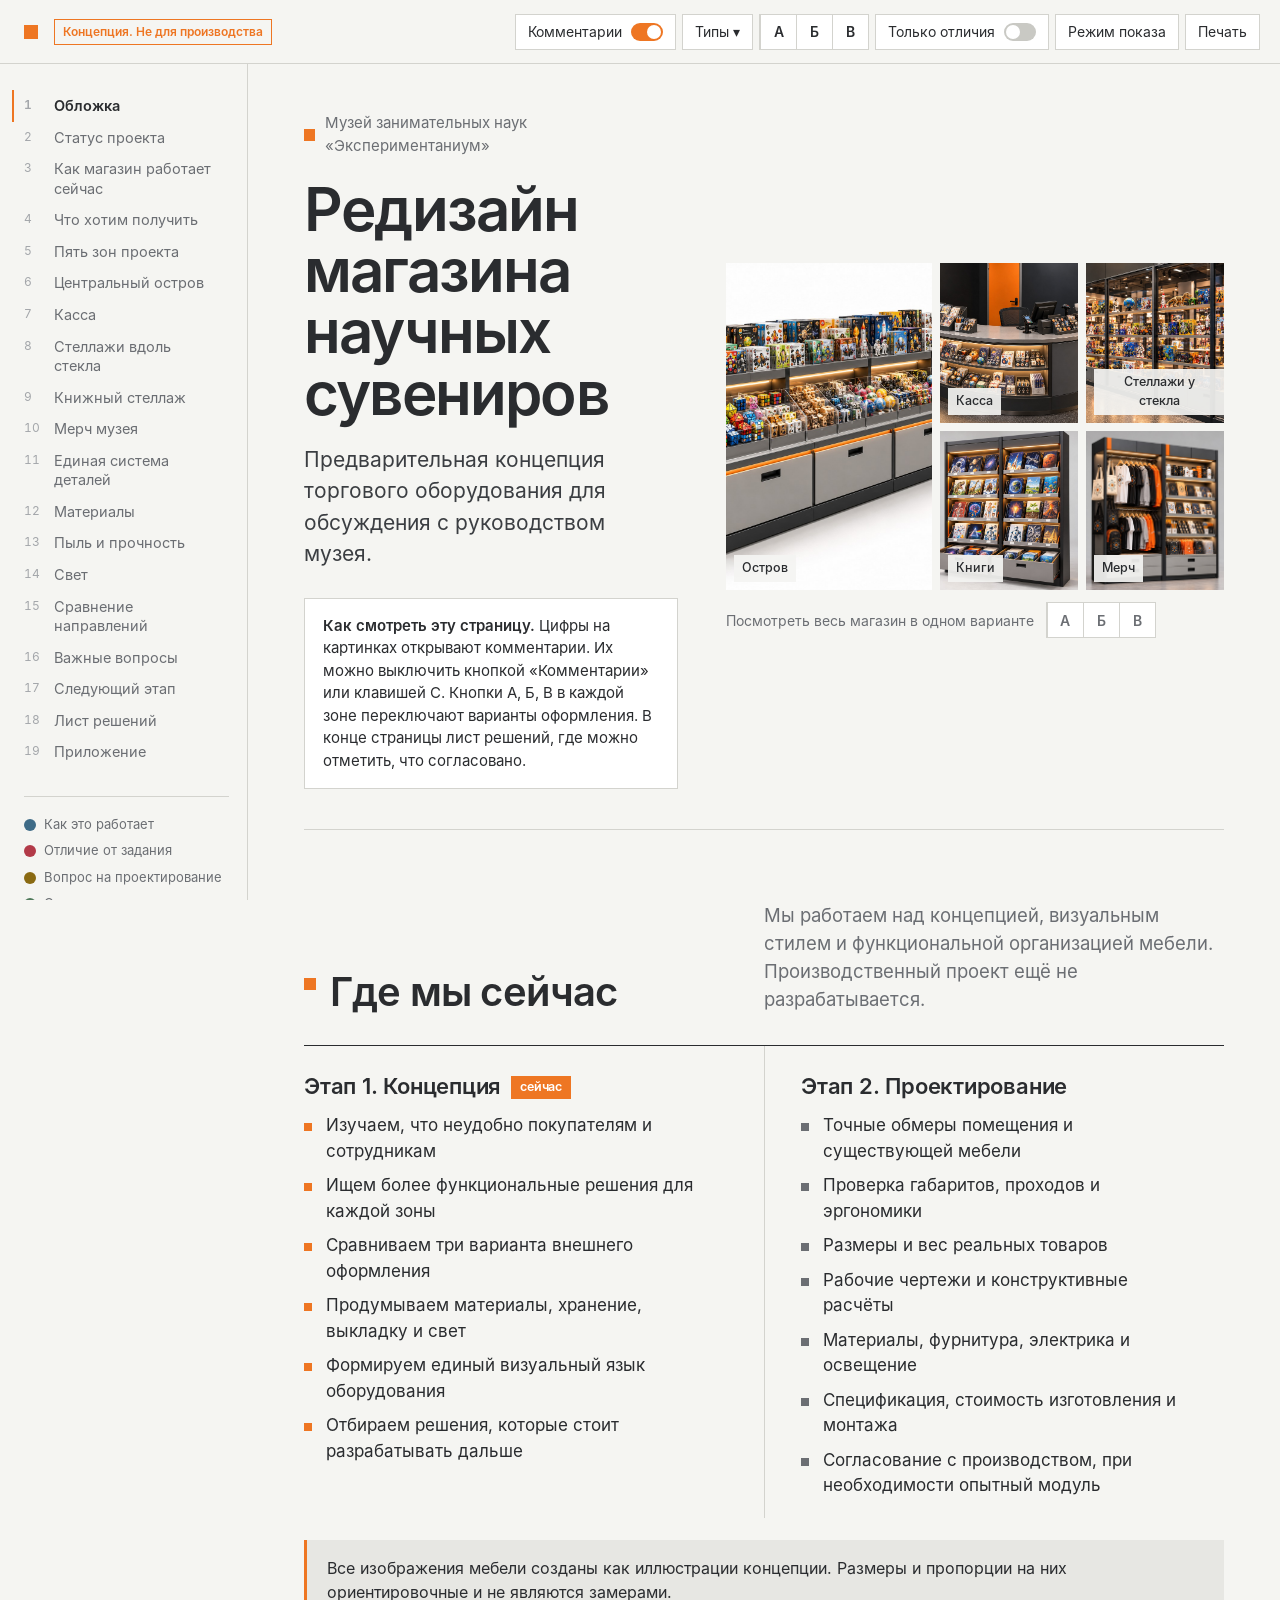
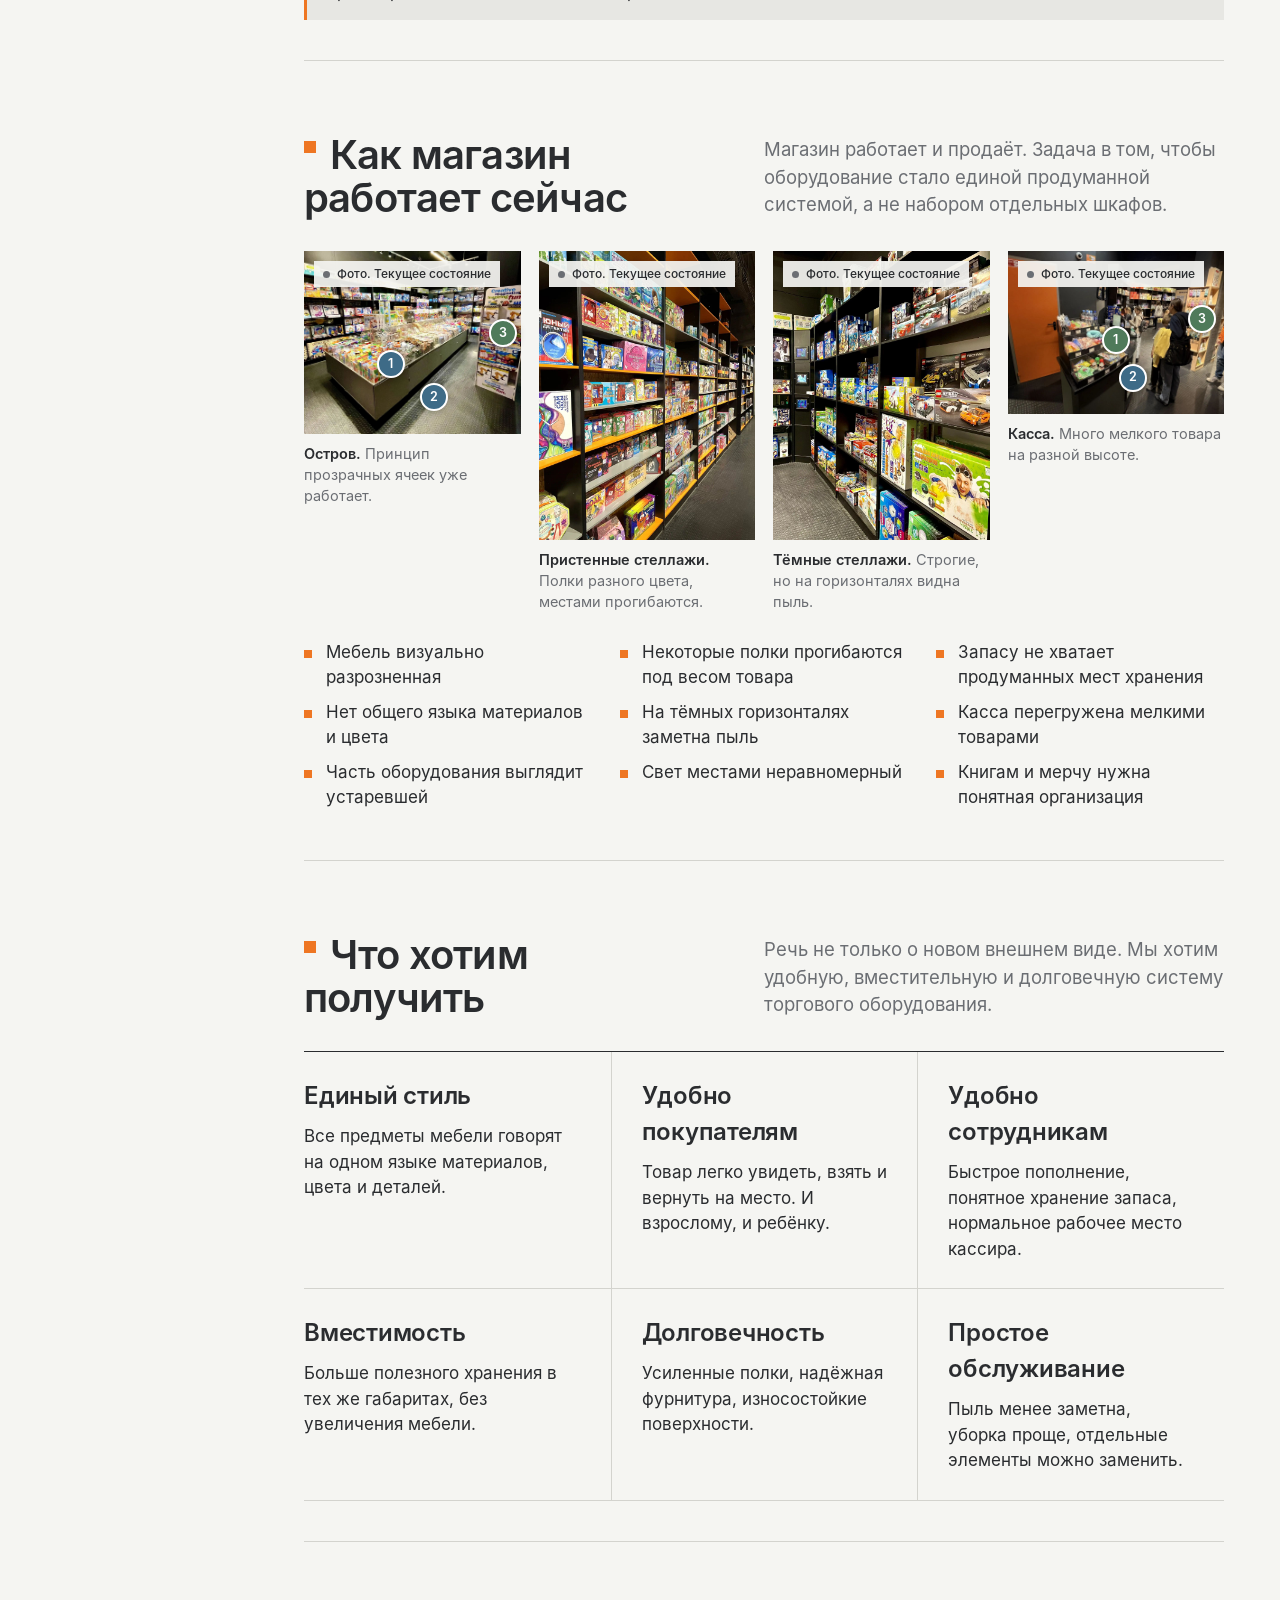
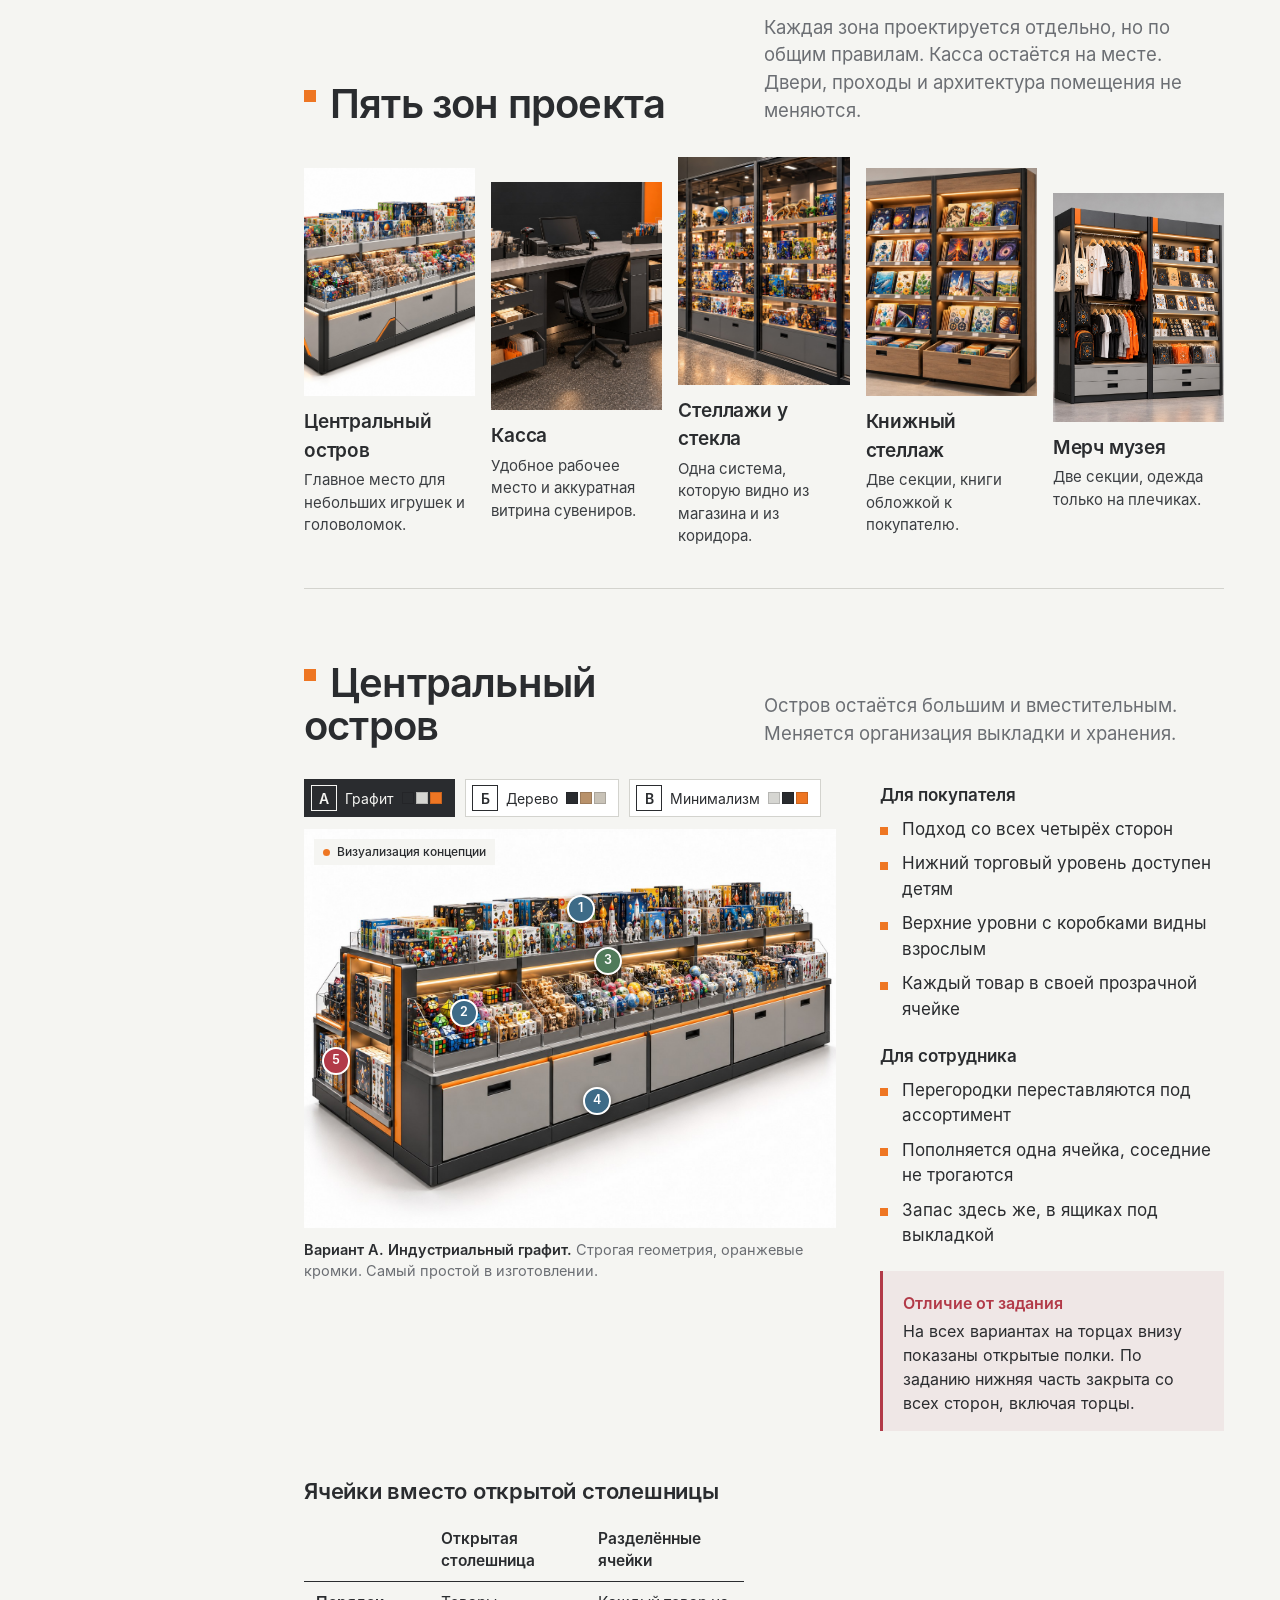
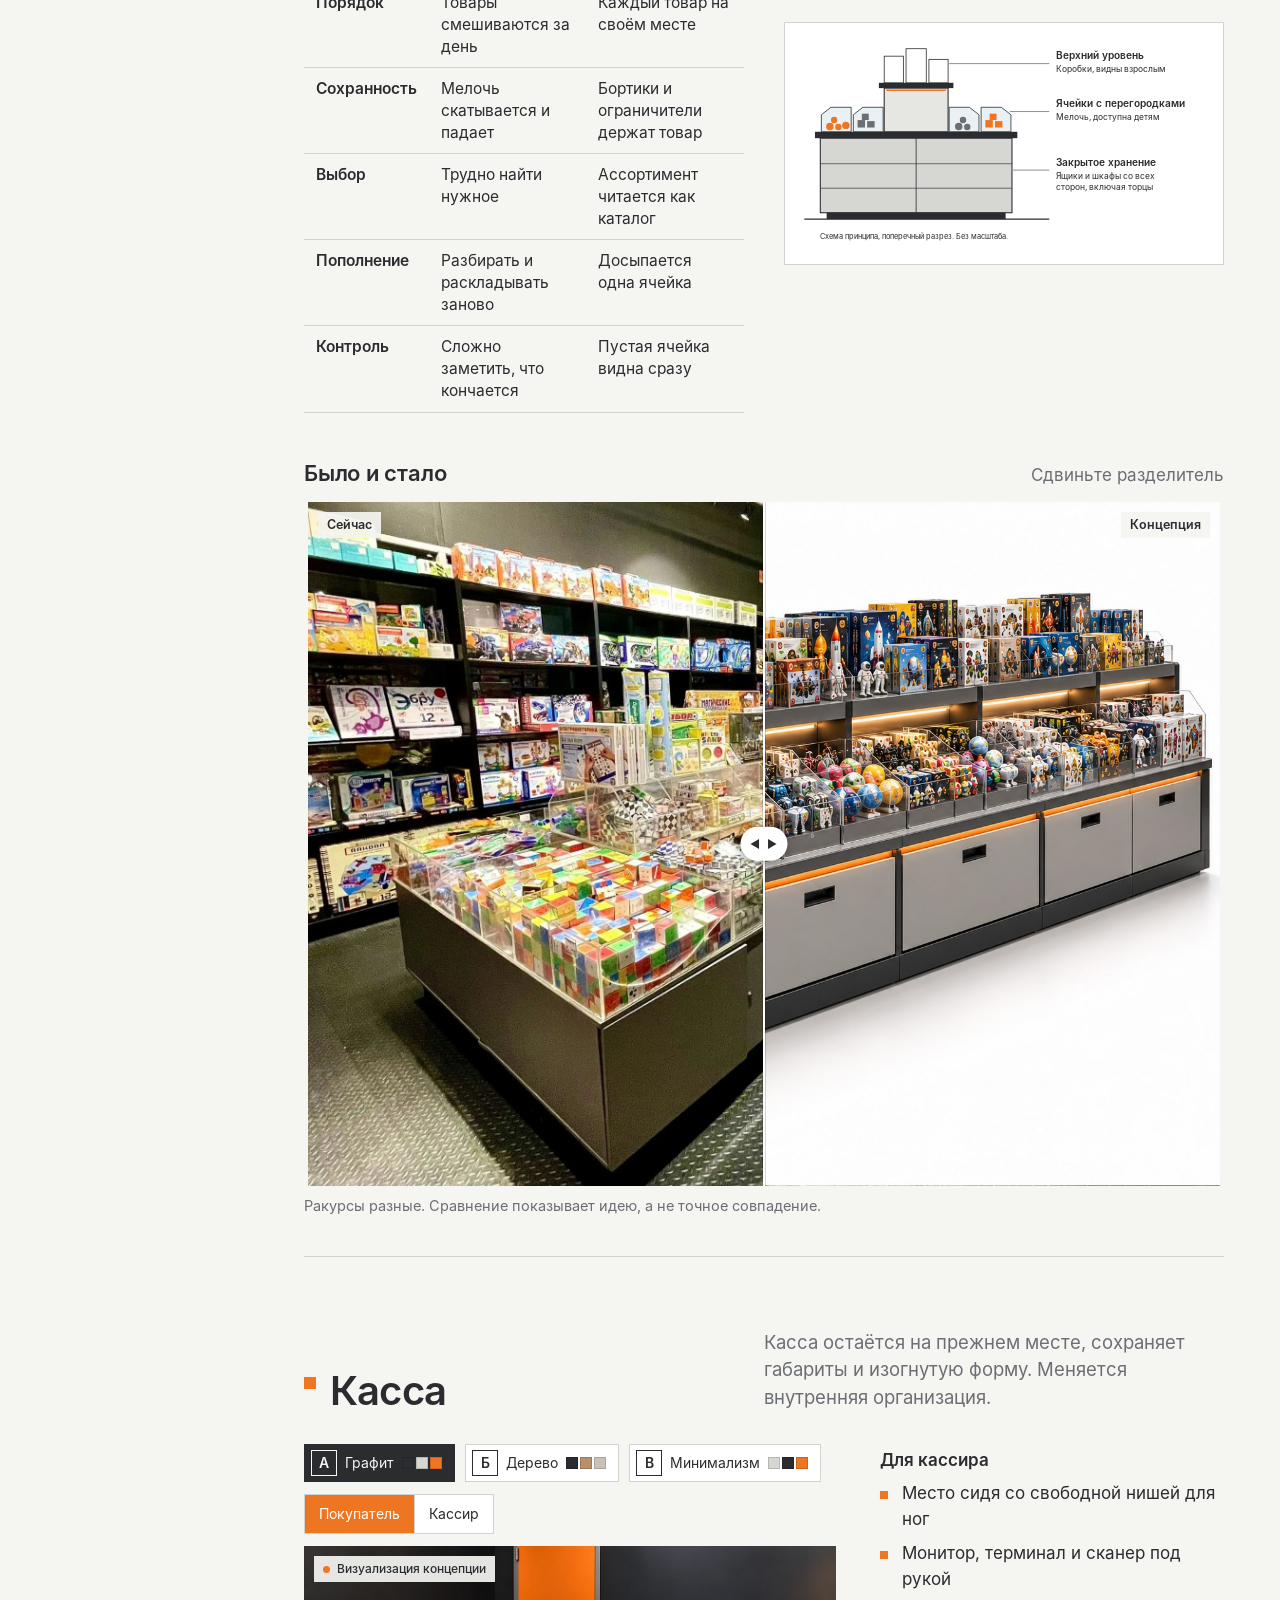
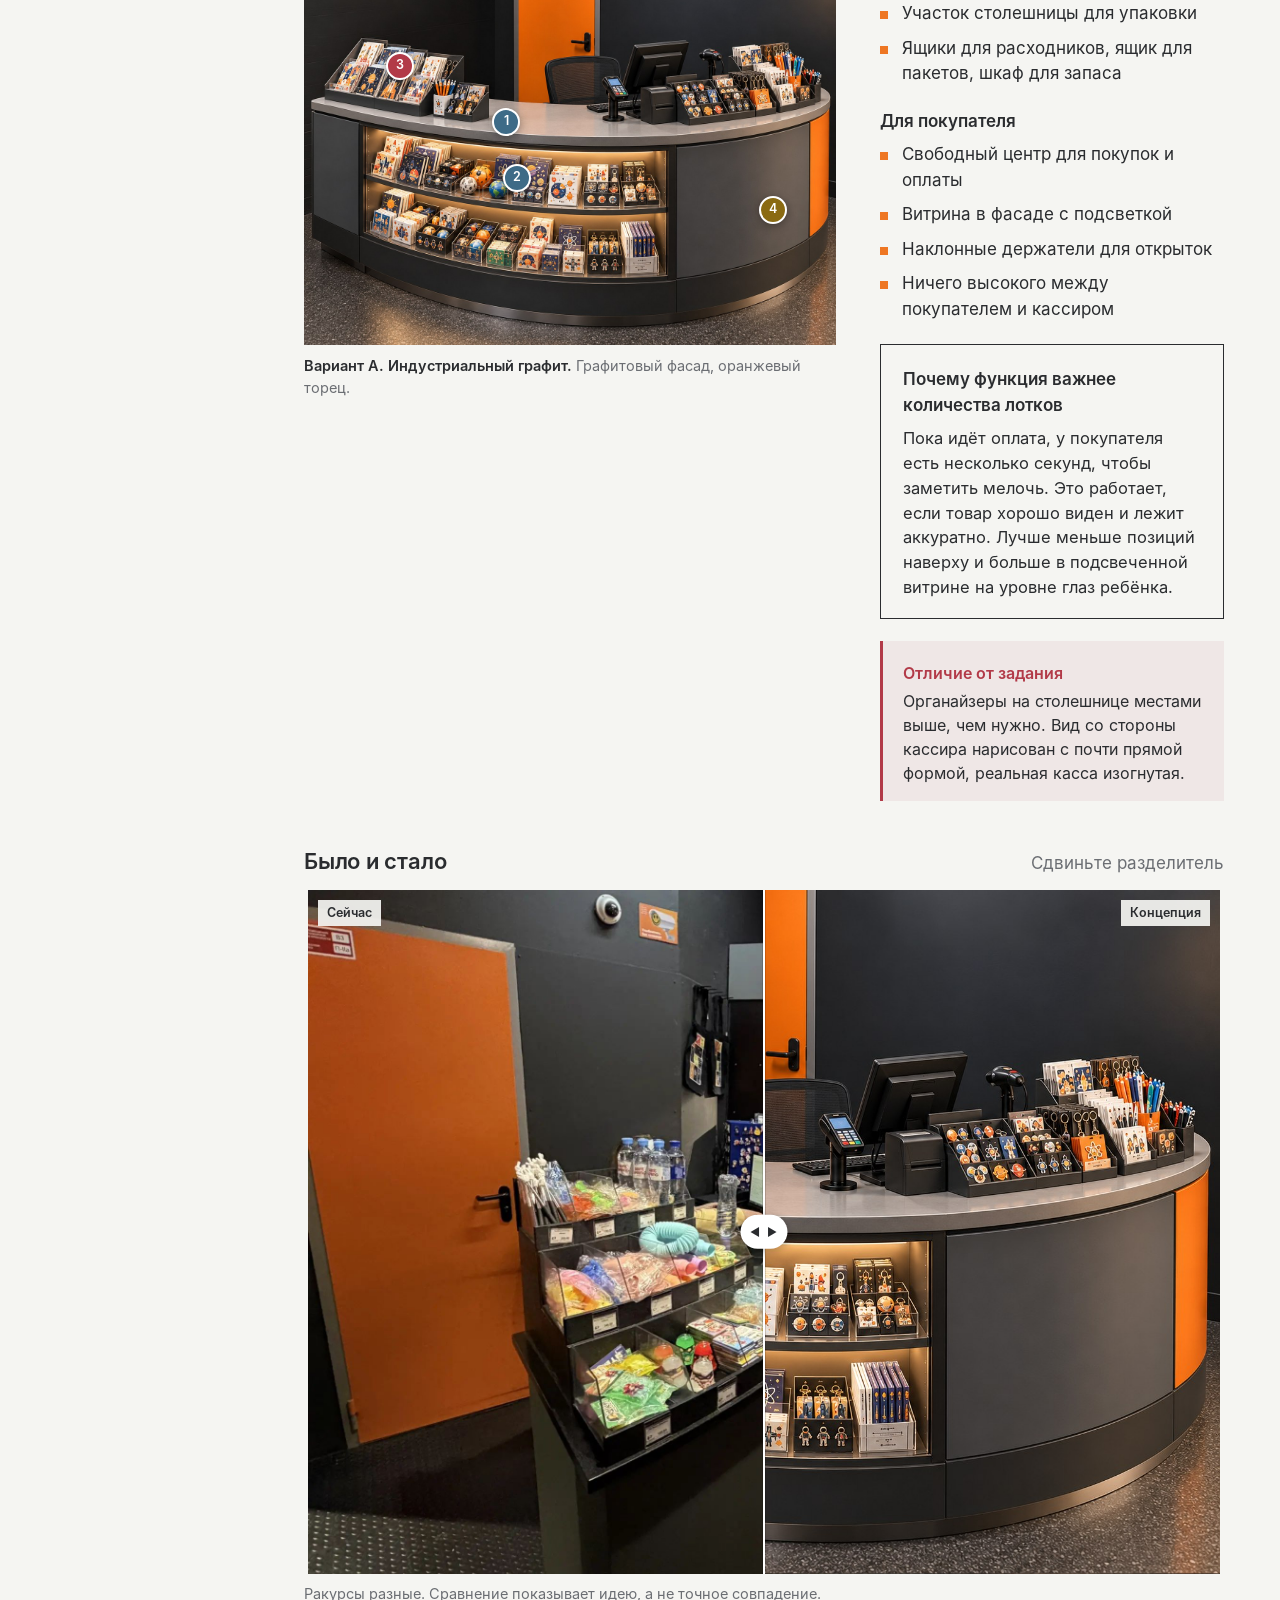
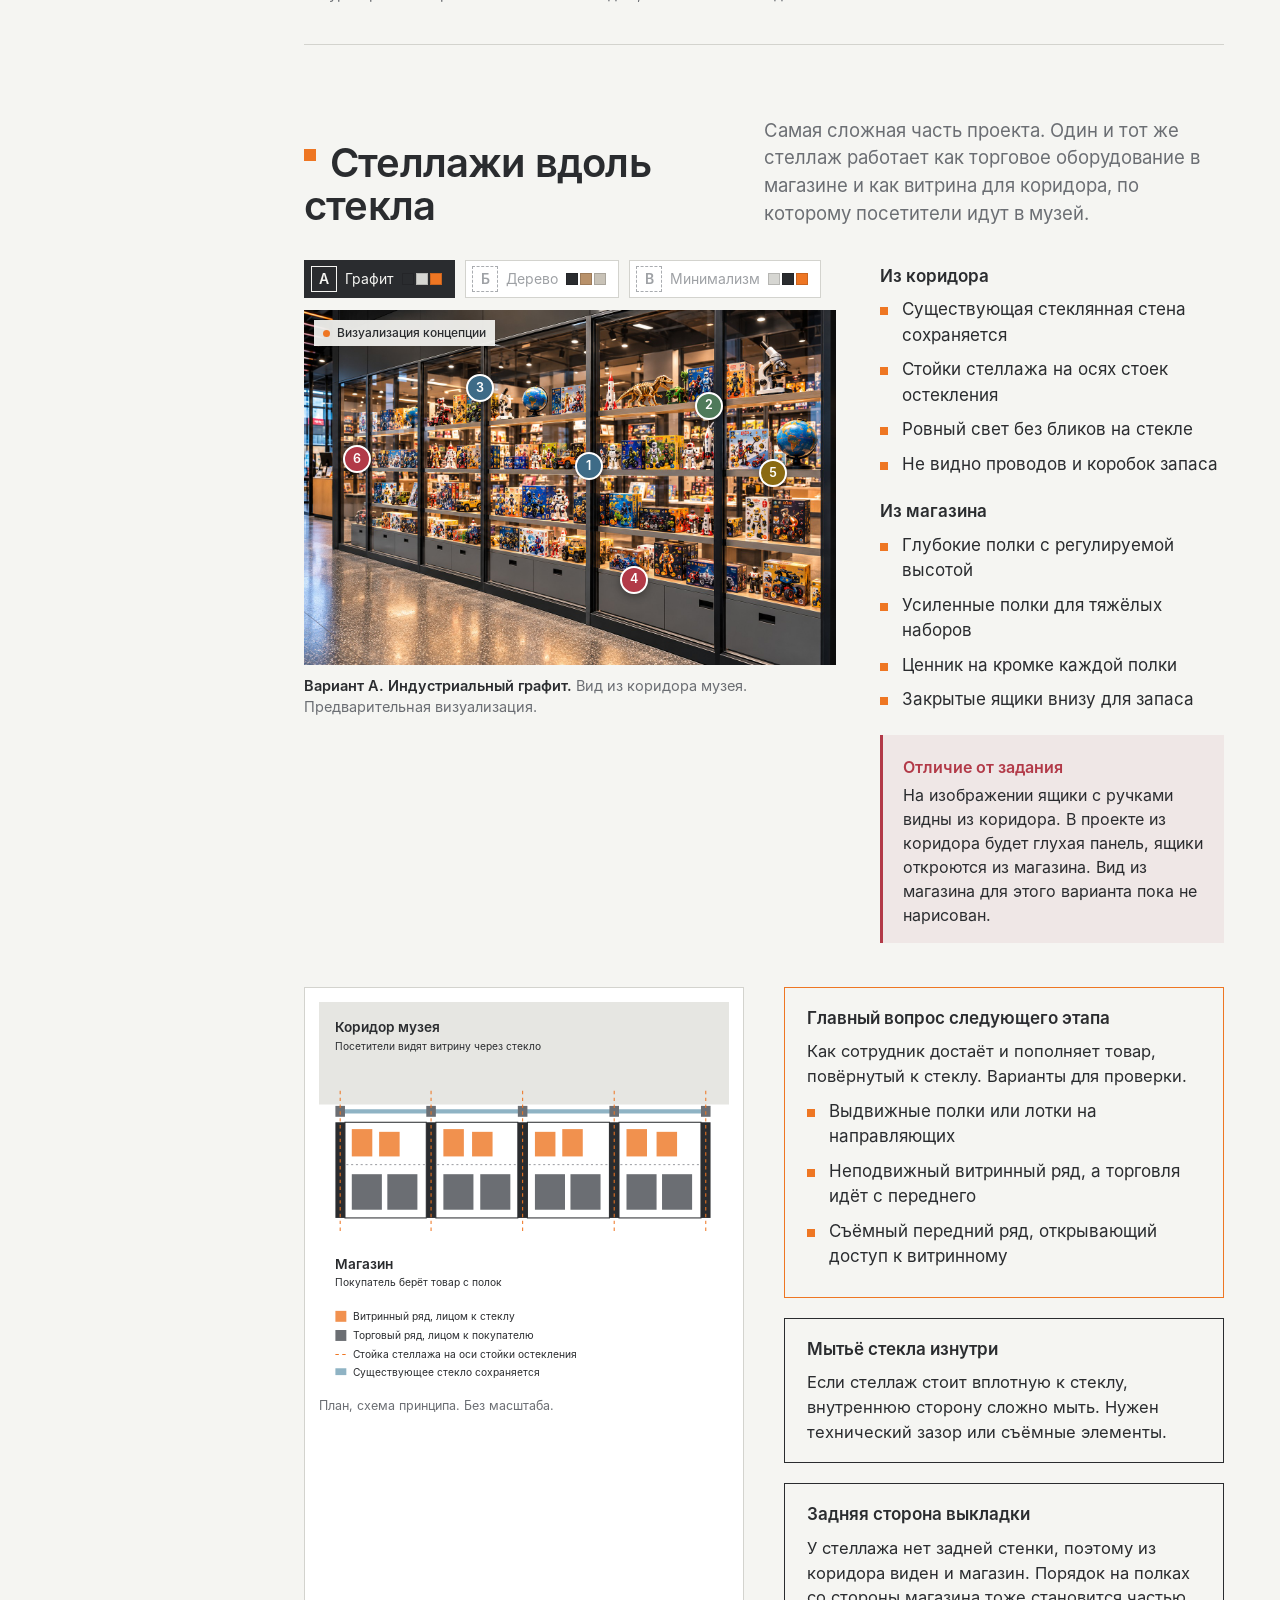
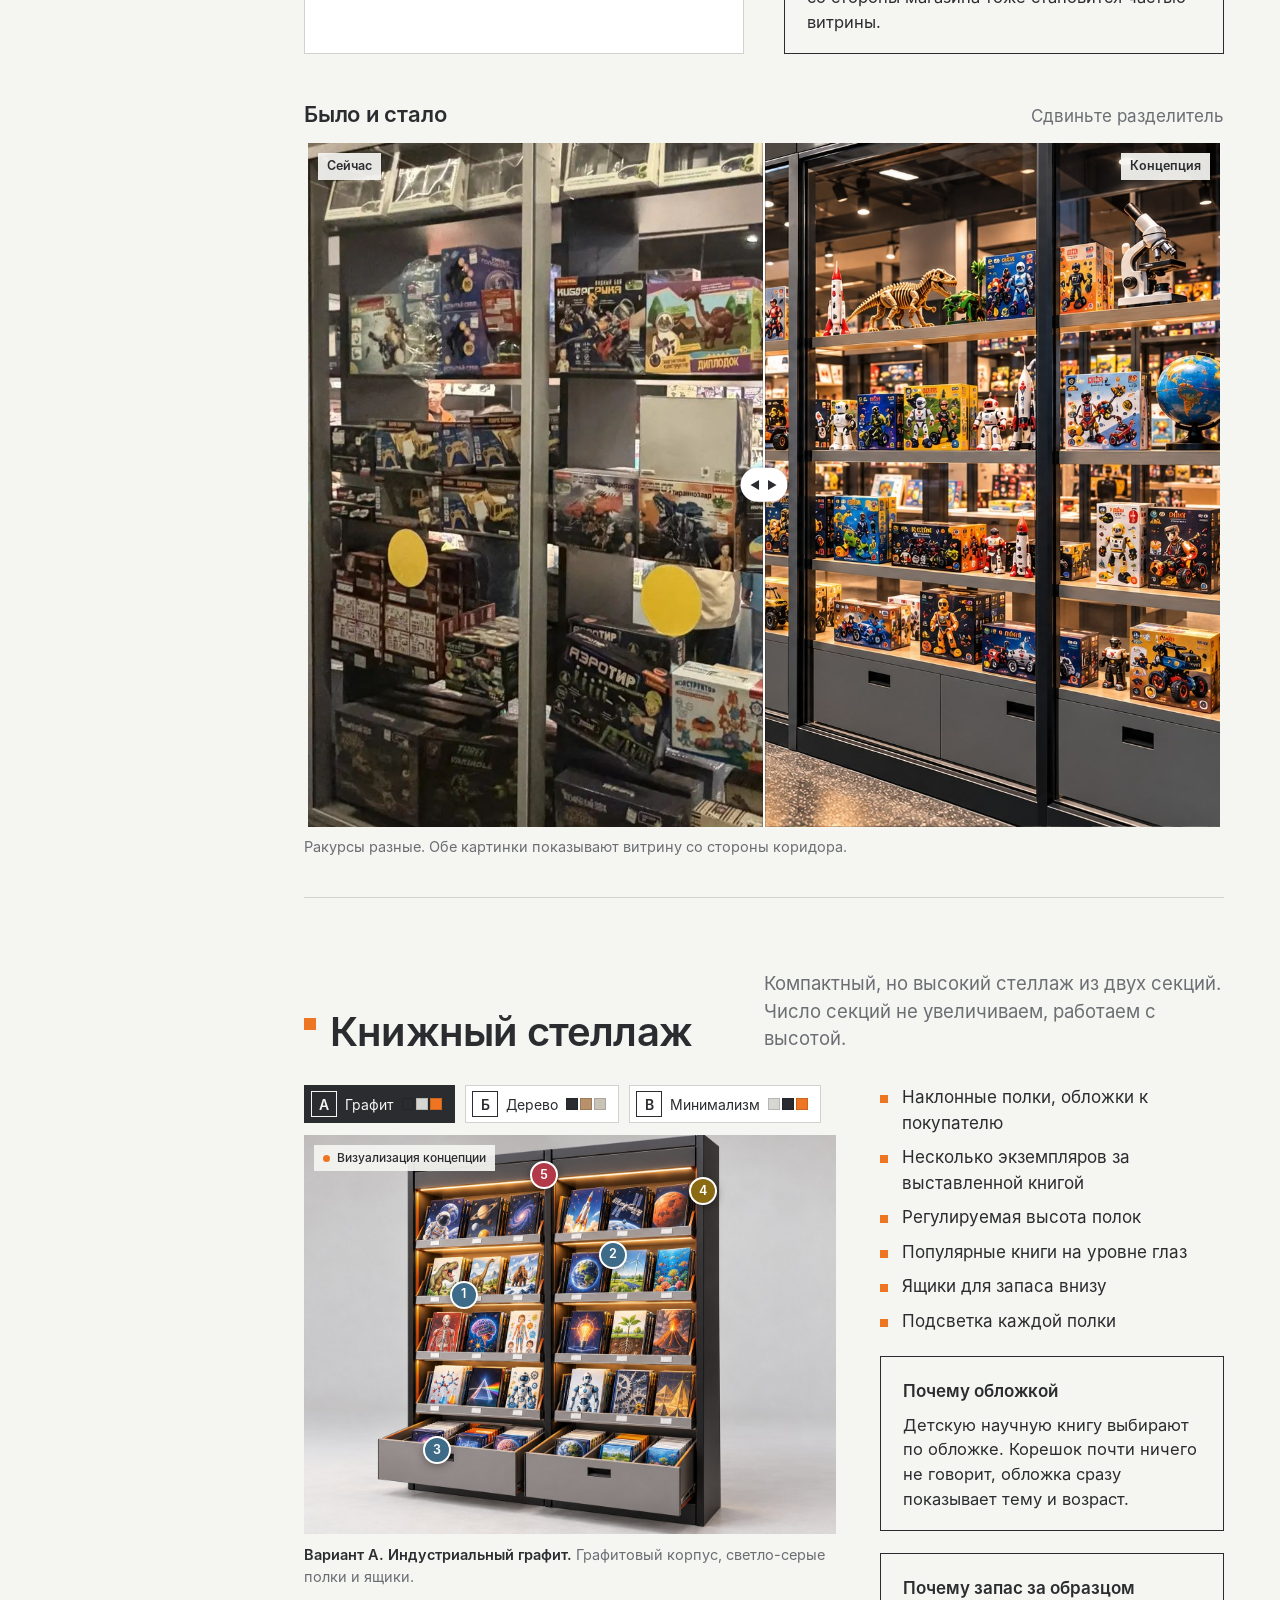
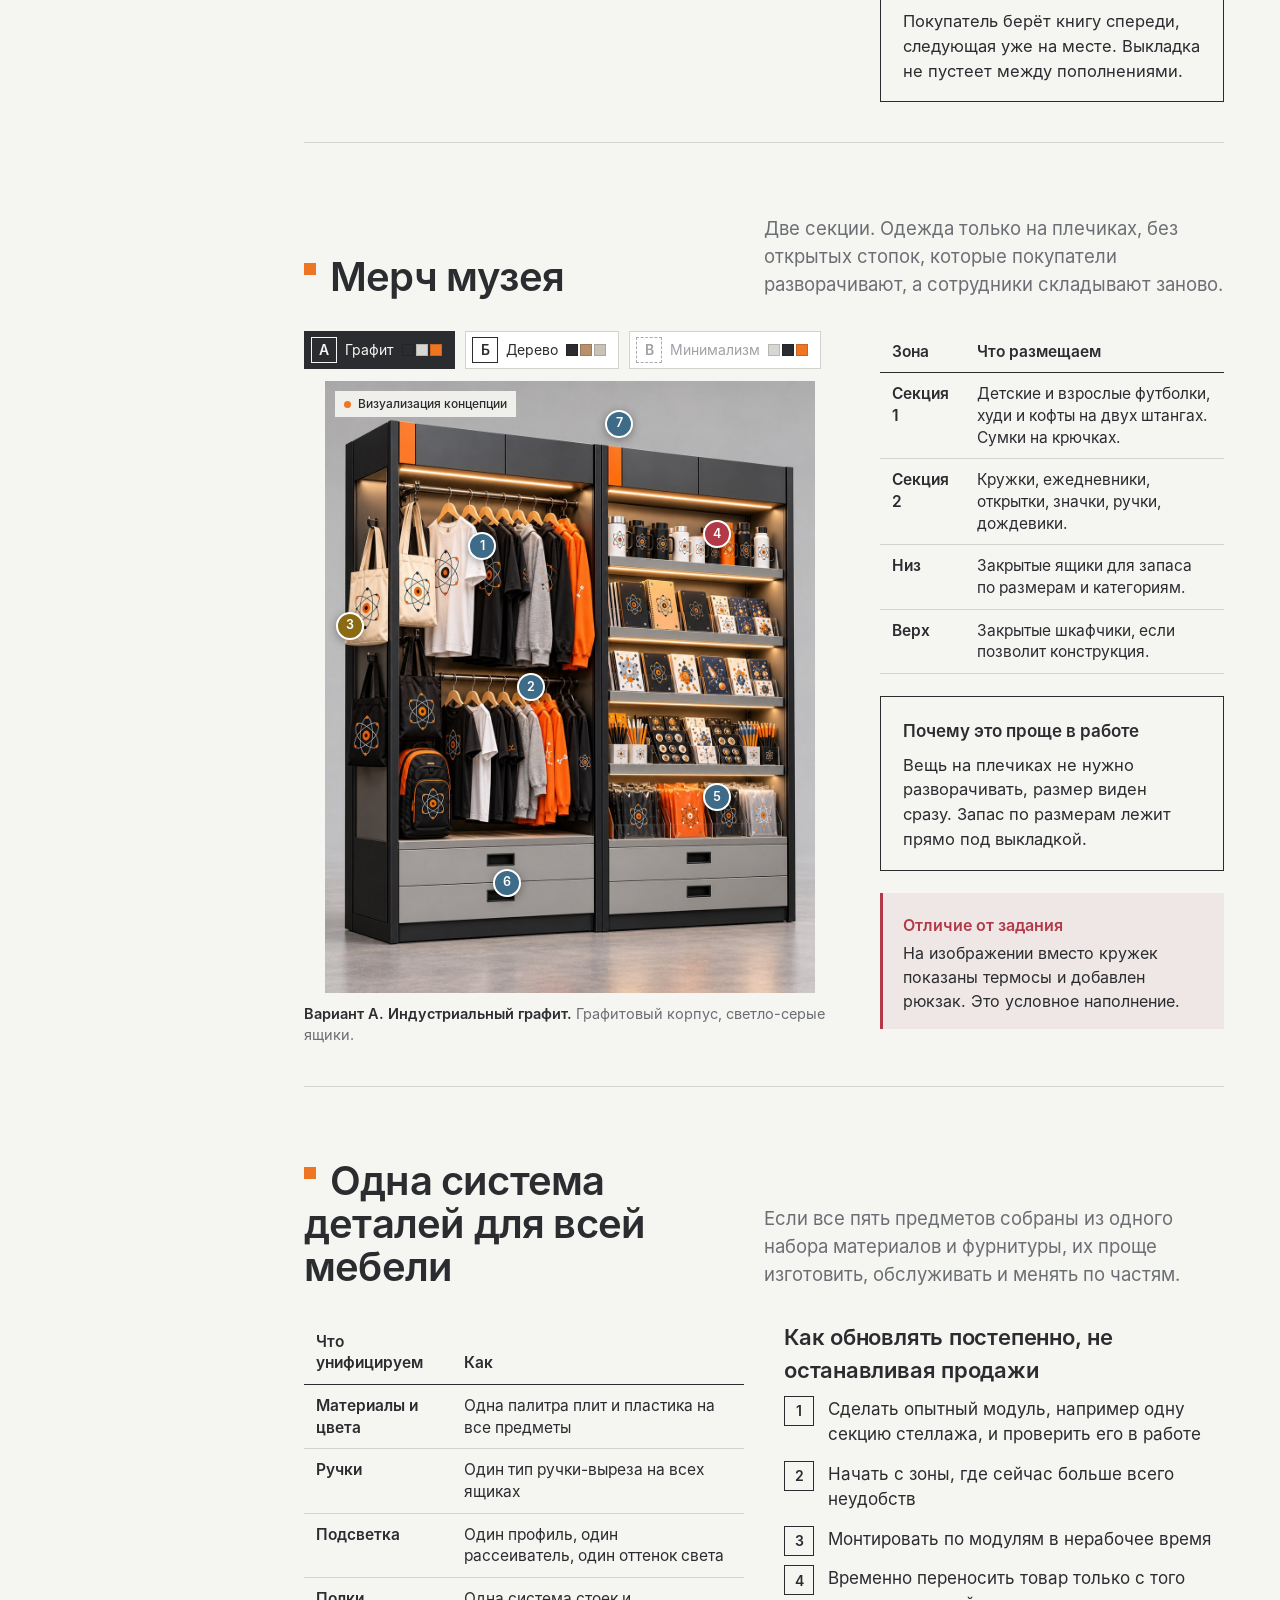
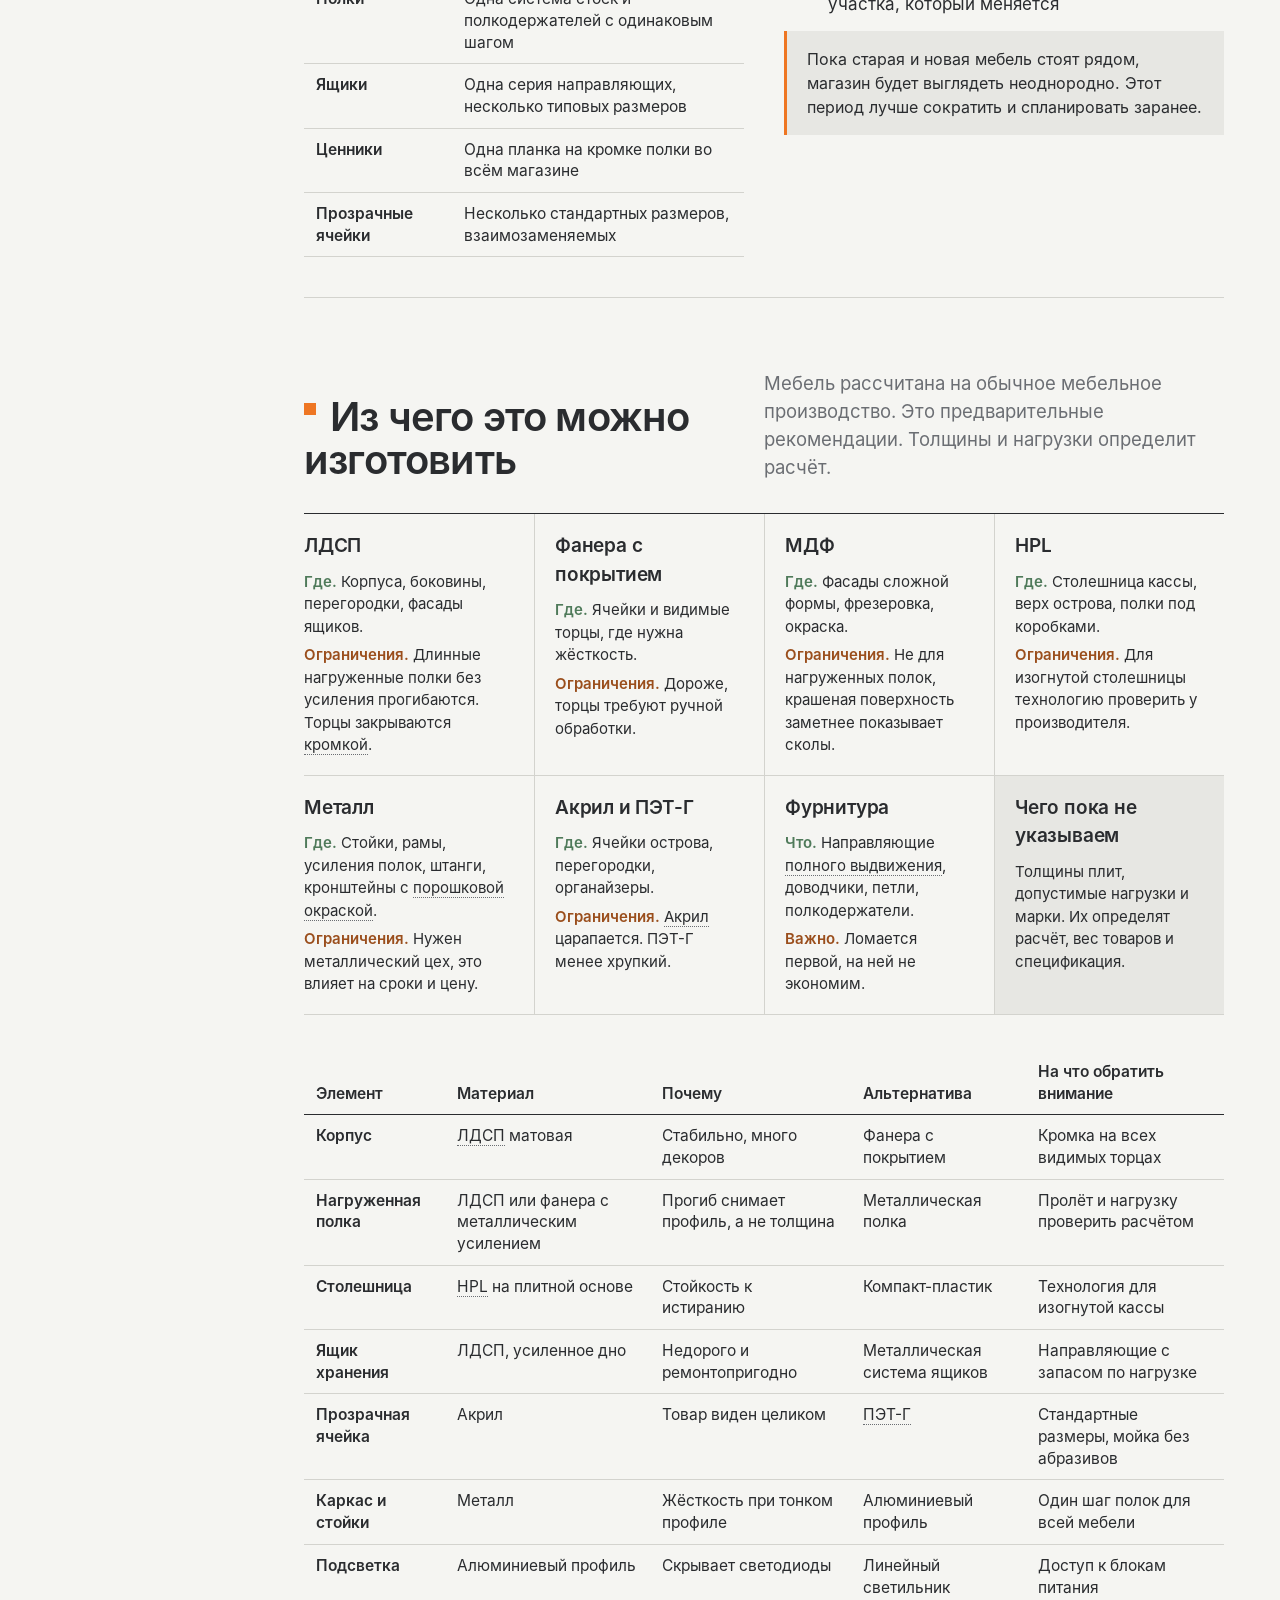
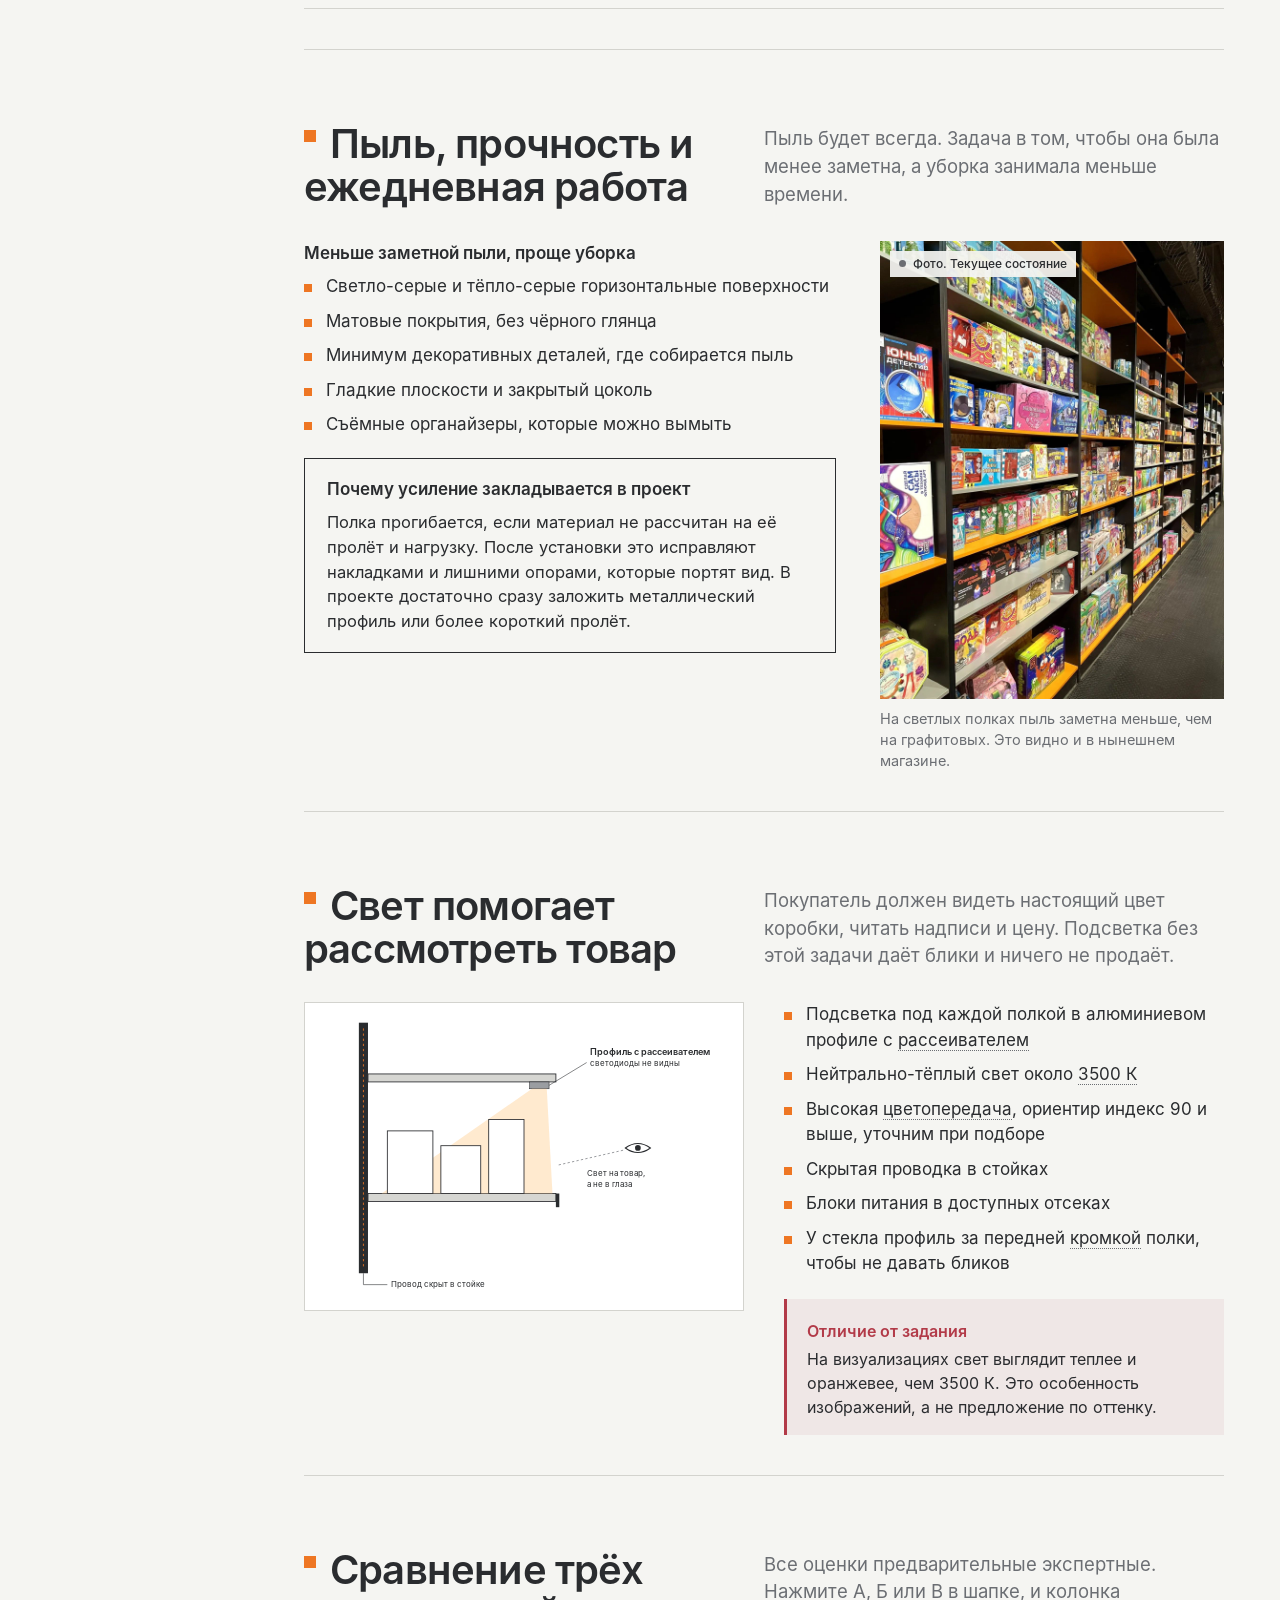
==== index.html @ 8bbf0dd9 "Интерактивная концепция редизайна магазина Co-Authored-By: Claude Opus 5.5 <noreply@anthropic.com> C" ====
<!doctype html>
<html lang="ru">
<head>
<meta name="robots" content="noindex">
<meta charset="utf-8">
<meta name="viewport" content="width=device-width, initial-scale=1">
<title>Редизайн магазина научных сувениров. Экспериментаниум</title>
<link rel="stylesheet" href="assets/site.css">
</head>
<body>

<!-- =====================================================================
     БЛОК ДАННЫХ
     Здесь лежат варианты, комментарии на изображениях, подсказки по терминам
     и пункты листа решений. Координаты меток x и y в процентах от картинки.
     Типы комментариев: func (как это работает), diff (отличие от задания),
     q (вопрос на проектирование), tip (совет специалиста).
     ===================================================================== -->
<script>
window.DATA = {
  types: {
    func: { label: "Как это работает" },
    diff: { label: "Отличие от задания" },
    q:    { label: "Вопрос на проектирование" },
    tip:  { label: "Совет специалиста" }
  },

  variants: {
    a: { l: "А", name: "Индустриальный графит", short: "Графит", sw: ["c-g", "c-l", "c-o"] },
    b: { l: "Б", name: "Графит и светлое дерево", short: "Дерево", sw: ["c-g", "c-w", "c-wg"] },
    c: { l: "В", name: "Музейный минимализм", short: "Минимализм", sw: ["c-l", "c-g", "c-o"] }
  },

  images: {
    "island-a.jpg": { w: 1448, h: 1086, kind: "render", white: true, alt: "Центральный остров, вариант А" },
    "island-b.jpg": { w: 1448, h: 1086, kind: "render", white: true, alt: "Центральный остров, вариант Б" },
    "island-c.jpg": { w: 1448, h: 1086, kind: "render", white: true, alt: "Центральный остров, вариант В" },
    "cash-staff.jpg": { w: 1448, h: 1086, kind: "render", alt: "Касса со стороны кассира" },
    "cash-a.jpg": { w: 1448, h: 1086, kind: "render", alt: "Касса со стороны покупателя, вариант А" },
    "cash-b.jpg": { w: 1448, h: 1086, kind: "render", alt: "Касса со стороны покупателя, вариант Б" },
    "cash-c.jpg": { w: 1448, h: 1086, kind: "render", alt: "Касса со стороны покупателя, вариант В" },
    "glass-corridor.jpg": { w: 1536, h: 1024, kind: "render", alt: "Стеллажи вдоль стеклянной стены, вид из коридора музея" },
    "books-a.jpg": { w: 1448, h: 1086, kind: "render", alt: "Книжный стеллаж, вариант А" },
    "books-b.jpg": { w: 1448, h: 1086, kind: "render", alt: "Книжный стеллаж, вариант Б" },
    "books-c.jpg": { w: 1448, h: 1086, kind: "render", alt: "Книжный стеллаж, вариант В" },
    "merch-a.jpg": { w: 1122, h: 1402, kind: "render", alt: "Стеллаж для мерча, вариант А" },
    "merch-b.jpg": { w: 1122, h: 1402, kind: "render", alt: "Стеллаж для мерча, вариант Б" },
    "now-island.jpg": { w: 1920, h: 1620, kind: "photo", alt: "Центральный остров сейчас" },
    "now-cashdesk.jpg": { w: 1920, h: 1440, kind: "photo", alt: "Касса сейчас" },
    "now-glass-corridor.jpg": { w: 1440, h: 1920, kind: "photo", alt: "Стеклянная стена из коридора сейчас" },
    "now-shelves-dark.jpg": { w: 1440, h: 1920, kind: "photo", alt: "Тёмные стеллажи сейчас" },
    "now-shelves-orange.jpg": { w: 1440, h: 1920, kind: "photo", alt: "Пристенные стеллажи сейчас" }
  },

  hotspots: {
    "island-a.jpg": [
      { x: 52, y: 20, t: "func", h: "Верхний уровень для коробок", p: "Коробки стоят в отделениях с ограничителями и хорошо видны взрослым." },
      { x: 30, y: 46, t: "func", h: "Прозрачные ячейки", p: "Каждый вид мелкого товара в своей ячейке. Игрушки не скатываются и не смешиваются, перегородки переставляются под ассортимент." },
      { x: 57, y: 33, t: "tip", h: "Подсветка в профиле", p: "Один тип алюминиевого профиля с рассеивателем на всей мебели магазина. Так проще закупать и менять." },
      { x: 55, y: 68, t: "func", h: "Запас прямо под выкладкой", p: "Глубокие ящики полного выдвижения. Сотрудник пополняет ячейку, не уходя от острова." },
      { x: 6, y: 58, t: "diff", h: "Открытая полка на торце", p: "На изображении внизу на торце открытая полка с коробками. По заданию нижняя часть острова закрыта со всех сторон, включая торцы." }
    ],
    "island-b.jpg": [
      { x: 40, y: 45, t: "func", h: "Прозрачные ячейки", p: "Тот же принцип выкладки, что и в других вариантах. Различается только отделка." },
      { x: 55, y: 65, t: "tip", h: "Древесный декор", p: "Декор выбирать по живому образцу при освещении магазина. Важно, чтобы он не выглядел бытовым и был доступен для будущих замен." },
      { x: 13, y: 52, t: "diff", h: "Открытые полки на торце", p: "По заданию торцы внизу закрытые. В проекте здесь будут дверцы или ящики." },
      { x: 62, y: 18, t: "func", h: "Верхний уровень", p: "Коробки и крупные наборы на виду у взрослых." }
    ],
    "island-c.jpg": [
      { x: 40, y: 42, t: "func", h: "Прозрачные ячейки", p: "Функция та же, что в вариантах А и Б." },
      { x: 19, y: 52, t: "q", h: "Перфорация на стойках", p: "Отверстия выглядят технично, но собирают пыль и усложняют уборку. Нужно решить, оставлять ли их и где." },
      { x: 46, y: 72, t: "tip", h: "Фигурные накладки", p: "Скошенные оранжевые вставки на фасадах самые дорогие детали варианта. Их можно упростить без потери характера." },
      { x: 8, y: 58, t: "diff", h: "Открытая полка на торце", p: "По заданию нижняя часть закрыта со всех сторон." }
    ],
    "cash-staff.jpg": [
      { x: 44, y: 46, t: "func", h: "Ниша для ног", p: "Полноценное рабочее место сидя. Ничего не мешает коленям и креслу." },
      { x: 25, y: 52, t: "func", h: "Ящики с органайзерами", p: "Полное выдвижение. Расходники и мелкий запас разложены по ячейкам." },
      { x: 26, y: 73, t: "func", h: "Ящик для пакетов", p: "Нижний глубокий ящик под пакеты и упаковку." },
      { x: 83, y: 46, t: "func", h: "Шкаф для запаса", p: "Полки за дверцей. Свободный доступ ко всем внутренним секциям." },
      { x: 48, y: 22, t: "func", h: "Техника под рукой", p: "Монитор, терминал и сканер в зоне прямой досягаемости." },
      { x: 62, y: 29, t: "tip", h: "Столешница из HPL", p: "Поверхность, по которой весь день двигают покупки, лучше делать из износостойкого пластика." },
      { x: 5, y: 62, t: "diff", h: "Форма кассы", p: "На изображении касса почти прямая со скруглёнными концами. Реальная касса изогнутая и сохраняет свои габариты." }
    ],
    "cash-a.jpg": [
      { x: 38, y: 44, t: "func", h: "Свободный центр", p: "Место для покупок, оплаты и упаковки. Сюда ничего не ставим." },
      { x: 40, y: 58, t: "func", h: "Витрина в фасаде", p: "Подсвеченная витрина на уровне глаз ребёнка. Здесь работают небольшие покупки, пока идёт оплата." },
      { x: 18, y: 30, t: "diff", h: "Высота органайзеров", p: "Органайзеры выше, чем нужно. В проекте их высоту ограничим, чтобы они не мешали общению с кассиром." },
      { x: 88, y: 66, t: "q", h: "Гнутый фасад", p: "Изогнутые панели сложнее прямых. Технологию и материал уточним у производителя." }
    ],
    "cash-b.jpg": [
      { x: 55, y: 55, t: "func", h: "Витрина в фасаде", p: "Небольшие сувениры в прозрачных органайзерах, подсветка сверху." },
      { x: 85, y: 55, t: "tip", h: "Дерево на изгибе", p: "Древесный декор на изогнутом фасаде требует гибкого материала. Это стоит проверить у производителя заранее." },
      { x: 25, y: 26, t: "diff", h: "Высота органайзеров", p: "Наверху лучше меньше позиций и ниже органайзеры." }
    ],
    "cash-c.jpg": [
      { x: 40, y: 62, t: "func", h: "Витрина в фасаде", p: "Та же витрина, что в других вариантах." },
      { x: 80, y: 82, t: "tip", h: "Графитовый цоколь", p: "Светлые фасады выше, тёмный цоколь внизу. На нём меньше заметны следы обуви." },
      { x: 80, y: 30, t: "diff", h: "Высота органайзеров", p: "В проекте органайзеры ниже, центр столешницы свободен." }
    ],
    "glass-corridor.jpg": [
      { x: 53.5, y: 44, t: "func", h: "Стойки на одной оси", p: "Стойки стеллажа совпадают со стойками остекления. Витрина читается ровным ритмом по всей длине." },
      { x: 76, y: 27, t: "tip", h: "Свет без бликов", p: "Профиль подсветки прячется за передней кромкой полки. Тогда светодиоды не отражаются в стекле." },
      { x: 33, y: 22, t: "func", h: "Без задней стенки", p: "Сквозь выкладку виден магазин. Это делает витрину лёгкой, но порядок на полках со стороны магазина тоже становится её частью." },
      { x: 62, y: 76, t: "diff", h: "Ящики со стороны коридора", p: "На изображении ящики с ручками видны из коридора. В проекте здесь будет спокойная глухая панель, а ящики откроются из магазина." },
      { x: 88, y: 46, t: "q", h: "Доступ к товару у стекла", p: "Как пополнять витринный ряд, повёрнутый к стеклу, и как мыть стекло изнутри. Это главный вопрос проектирования этой зоны." },
      { x: 10, y: 42, t: "diff", h: "Остекление условное", p: "Пропорции стекла и рам нарисованы условно. Существующая стеклянная стена сохраняется как есть." }
    ],
    "books-a.jpg": [
      { x: 30, y: 40, t: "func", h: "Наклонные полки", p: "Книга стоит обложкой к покупателю. Тему и возраст видно сразу." },
      { x: 58, y: 30, t: "func", h: "Запас за образцом", p: "За выставленной книгой стоят ещё несколько экземпляров. Взяли одну, следующая уже на месте." },
      { x: 25, y: 79, t: "func", h: "Ящики для запаса", p: "Нижние ящики полного выдвижения с разделителями." },
      { x: 75, y: 14, t: "q", h: "Крепление к стене", p: "Стеллаж высокий. Крепление к стене или полу проверяется в проекте." },
      { x: 45, y: 10, t: "diff", h: "Оттенок света", p: "На изображении свет теплее, чем нужно. В проекте нейтрально-тёплый, около 3500 К." }
    ],
    "books-b.jpg": [
      { x: 42, y: 52, t: "func", h: "Наклонные полки", p: "Тот же принцип, что в варианте А." },
      { x: 30, y: 82, t: "tip", h: "Древесные ящики", p: "Декор ящиков и корпуса из одной партии, чтобы оттенки совпадали." },
      { x: 50, y: 8, t: "func", h: "Верхний фриз", p: "Закрытая верхняя часть скрывает блок питания подсветки." }
    ],
    "books-c.jpg": [
      { x: 52, y: 36, t: "func", h: "Наклонные полки", p: "Функция та же, отличается только оформление." },
      { x: 66, y: 10, t: "tip", h: "Декоративные дуги", p: "Дуги и круглые накладки выразительны, но это самые дорогие детали стеллажа." },
      { x: 34, y: 89, t: "tip", h: "Скошенные ящики", p: "Фигурные фасады ящиков усложняют изготовление и замену." }
    ],
    "merch-a.jpg": [
      { x: 32, y: 27, t: "func", h: "Одежда на плечиках", p: "Никаких стопок. Футболки и худи не разворачивают и не складывают заново, размер виден сразу." },
      { x: 42, y: 50, t: "func", h: "Две штанги", p: "Верхняя и нижняя штанги, например взрослая и детская одежда." },
      { x: 5, y: 40, t: "q", h: "Крючки на боковой стенке", p: "Сумки висят снаружи. Нужно проверить, не мешают ли они проходу." },
      { x: 80, y: 25, t: "diff", h: "Термосы вместо кружек", p: "Наполнение условное. По заданию здесь кружки." },
      { x: 80, y: 68, t: "func", h: "Дождевики", p: "Дождевики в упаковке в наклонных карманах." },
      { x: 37, y: 82, t: "func", h: "Запас по размерам", p: "Ящики под выкладкой. Запас разложен по размерам и категориям." },
      { x: 60, y: 7, t: "func", h: "Верхние шкафчики", p: "Закрытое хранение наверху, если позволит конструкция." }
    ],
    "merch-b.jpg": [
      { x: 30, y: 30, t: "func", h: "Одежда на плечиках", p: "Тот же принцип, что в варианте А." },
      { x: 75, y: 22, t: "diff", h: "Термосы вместо кружек", p: "Наполнение условное." },
      { x: 70, y: 83, t: "func", h: "Ящики для запаса", p: "По размерам и категориям." }
    ],
    "now-island.jpg": [
      { x: 40, y: 62, t: "func", h: "Ячейки уже работают", p: "Принцип прозрачных ячеек уже есть. Его стоит развить и сделать аккуратнее." },
      { x: 60, y: 80, t: "func", h: "Закрытый низ", p: "Хранение под островом уже закрытое. Нужны глубокие ящики вместо дверец." },
      { x: 92, y: 45, t: "tip", h: "Стойка поставщика", p: "Картонные стойки брендов выбиваются из общего стиля. Им стоит найти место внутри системы." }
    ],
    "now-cashdesk.jpg": [
      { x: 50, y: 55, t: "tip", h: "Много мелочи наверху", p: "Ярусы лотков занимают столешницу и закрывают кассира. Лучше меньше позиций наверху." },
      { x: 58, y: 78, t: "func", h: "Изогнутая витрина уже есть", p: "Логику витрины в фасаде сохраняем и улучшаем светом." },
      { x: 90, y: 42, t: "tip", h: "Другой материал", p: "Светлая фанерная стойка не похожа на остальную мебель. Это пример разрозненности." }
    ],
    "now-glass-corridor.jpg": [
      { x: 27, y: 40, t: "tip", h: "Стойки не совпадают", p: "Стойки мебели и стойки остекления на разных осях. Витрина выглядит неаккуратно." },
      { x: 20, y: 85, t: "tip", h: "Запас на виду", p: "Коробки запаса стоят внизу и видны из коридора." },
      { x: 40, y: 62, t: "tip", h: "Наклейки на стекле", p: "Круглые наклейки закрывают товар. Навигацию лучше вынести на раму или стену." }
    ]
  },

  zones: {
    island: {
      short: "Остров", section: "island",
      variants: {
        a: { img: "island-a.jpg", cap: "Строгая геометрия, оранжевые кромки. Самый простой в изготовлении." },
        b: { img: "island-b.jpg", cap: "Тёплая древесная фактура на фасадах." },
        c: { img: "island-c.jpg", cap: "Перфорация и геометрические накладки. Выразительно, но дороже и сложнее в уборке." }
      }
    },
    cash: {
      short: "Касса", section: "cash",
      views: [{ id: "buyer", label: "Покупатель" }, { id: "staff", label: "Кассир" }],
      viewNotes: { staff: "Рабочее место устроено одинаково во всех вариантах." },
      variants: {
        a: { buyer: "cash-a.jpg", staff: "cash-staff.jpg", cap: "Графитовый фасад, оранжевый торец." },
        b: { buyer: "cash-b.jpg", staff: "cash-staff.jpg", cap: "Древесная вставка на изогнутом фасаде." },
        c: { buyer: "cash-c.jpg", staff: "cash-staff.jpg", cap: "Светло-серые фасады, графитовый цоколь." }
      }
    },
    glass: {
      short: "Стеллажи у стекла", section: "glass", mosaicPos: "60% 50%",
      missingText: "Для стеклянной стены пока есть только графитовый вариант. Визуализация предварительная и ещё уточняется.",
      variants: {
        a: { img: "glass-corridor.jpg", cap: "Вид из коридора музея. Предварительная визуализация." },
        b: null,
        c: null
      }
    },
    books: {
      short: "Книги", section: "books",
      variants: {
        a: { img: "books-a.jpg", cap: "Графитовый корпус, светло-серые полки и ящики." },
        b: { img: "books-b.jpg", cap: "Древесный корпус и ящики, графитовые стойки." },
        c: { img: "books-c.jpg", cap: "Декоративные дуги и фигурные ящики." }
      }
    },
    merch: {
      short: "Мерч", section: "merch", mosaicPos: "50% 35%",
      missingText: "Для мерча нарисованы варианты А и Б. Вариант В покажем, если направление будет выбрано.",
      variants: {
        a: { img: "merch-a.jpg", cap: "Графитовый корпус, светло-серые ящики." },
        b: { img: "merch-b.jpg", cap: "Древесный корпус и ящики." },
        c: null
      }
    }
  },

  mosaic: ["island", "cash", "glass", "books", "merch"],

  ba: {
    island: { before: "now-island.jpg", beforeAlt: "Остров сейчас", zone: "island", ratio: "4 / 3", maxw: "980px",
      note: "Ракурсы разные. Сравнение показывает идею, а не точное совпадение." },
    cash: { before: "now-cashdesk.jpg", beforeAlt: "Касса сейчас", zone: "cash", view: "buyer", ratio: "4 / 3", maxw: "980px",
      note: "Ракурсы разные. Сравнение показывает идею, а не точное совпадение." },
    glass: { before: "now-glass-corridor.jpg", beforeAlt: "Стеклянная стена сейчас", zone: "glass", ratio: "4 / 3", maxw: "980px",
      beforePos: "50% 55%", afterPos: "55% 50%",
      note: "Ракурсы разные. Обе картинки показывают витрину со стороны коридора." }
  },

  glossary: {
    "ЛДСП": "Ламинированная древесно-стружечная плита. Основной материал корпусной мебели. Доступна, много декоров, но длинные нагруженные полки без усиления прогибаются.",
    "МДФ": "Плита из мелкого древесного волокна. Хорошо фрезеруется и красится, подходит для фасадов сложной формы. Для нагруженных полок не лучший выбор.",
    "HPL": "Пластик высокого давления. Очень стойкий к истиранию и ударам. Подходит для столешниц и поверхностей, которые трут каждый день.",
    "ПЭТ-Г": "Прозрачный пластик, менее хрупкий, чем акрил. Хорош для ячеек и органайзеров в местах, где их часто задевают.",
    "акрил": "Прозрачный пластик для ячеек и органайзеров. Хорошо пропускает свет, но царапается и требует мойки без абразивов.",
    "Акрил": "Прозрачный пластик для ячеек и органайзеров. Хорошо пропускает свет, но царапается и требует мойки без абразивов.",
    "порошковой окраской": "Прочное покрытие для металла. Порошок запекается в печи, поверхность устойчива к сколам и царапинам.",
    "полного выдвижения": "Направляющие, которые выдвигают ящик целиком. До дальнего угла ящика легко дотянуться.",
    "рассеивателем": "Матовая крышка на профиле подсветки. Прячет отдельные светодиоды и даёт ровный свет без точек.",
    "цветопередача": "Насколько честно свет показывает цвета. При хорошей цветопередаче коробки выглядят так же, как при дневном свете.",
    "компакт-пластик": "Толстый монолитный пластик без плиты внутри. Очень прочный и влагостойкий, но дороже обычной столешницы.",
    "кромкой": "Полоса пластика на торце плиты. Защищает торец от сколов и влаги.",
    "3500 К": "Цветовая температура света. Около 3500 К это нейтрально-тёплый свет. Не жёлтый, как у лампы накаливания, и не холодный, как в офисе."
  },

  decisions: {
    directions: [
      { id: "a", l: "А", t: "Индустриальный графит" },
      { id: "b", l: "Б", t: "Графит и светлое дерево" },
      { id: "c", l: "В", t: "Музейный минимализм" },
      { id: "mix", l: "А+В", t: "Сочетание направлений" }
    ],
    items: [
      { id: "island", name: "Центральный остров", sub: "Ячейки, закрытый низ" },
      { id: "cash", name: "Касса", sub: "Рабочее место и витрина" },
      { id: "glass", name: "Стеллажи у стекла", sub: "Витрина из коридора" },
      { id: "books", name: "Книжный стеллаж", sub: "Наклонные полки, запас" },
      { id: "merch", name: "Мерч музея", sub: "Одежда на плечиках" },
      { id: "system", name: "Единая система деталей", sub: "Общие профили и фурнитура" },
      { id: "materials", name: "Материалы", sub: "Предварительные рекомендации" },
      { id: "light", name: "Свет", sub: "3500 К, профиль с рассеивателем" }
    ]
  }
};
</script>

<!-- ====================== Шапка ====================== -->
<header id="topbar">
  <button class="ctl" id="menuBtn" aria-label="Разделы">☰ Разделы</button>
  <div class="brand"><span class="sq"></span><span class="t">Экспериментаниум. Редизайн магазина</span></div>
  <span class="stamp">Концепция. Не для производства</span>
  <span class="spacer"></span>
  <button class="ctl" id="viewBtn" aria-label="Настройки показа">Вид</button>
  <div class="controls">
    <button class="sw" id="cToggle" role="switch" aria-checked="true">Комментарии <span class="track"></span></button>
    <div class="dd">
      <button class="ctl" aria-haspopup="true">Типы ▾</button>
      <div class="dd-panel">
        <label><input type="checkbox" value="func" checked><span class="dot func"></span>Как это работает</label>
        <label><input type="checkbox" value="diff" checked><span class="dot diff"></span>Отличие от задания</label>
        <label><input type="checkbox" value="q" checked><span class="dot q"></span>Вопрос на проектирование</label>
        <label><input type="checkbox" value="tip" checked><span class="dot tip"></span>Совет специалиста</label>
      </div>
    </div>
    <div class="seg" id="globalSeg" role="group" aria-label="Весь магазин в одном варианте">
      <span class="lbl">Весь магазин</span>
      <button data-g="a" aria-pressed="false" title="Индустриальный графит">А</button>
      <button data-g="b" aria-pressed="false" title="Графит и светлое дерево">Б</button>
      <button data-g="c" aria-pressed="false" title="Музейный минимализм">В</button>
    </div>
    <button class="sw" id="diffToggle" role="switch" aria-checked="false">Только отличия <span class="track"></span></button>
    <button class="ctl" id="presentBtn" aria-pressed="false">Режим показа <span class="k">P</span></button>
    <button class="ctl" id="printBtn">Печать</button>
  </div>
  <div id="progress"></div>
</header>

<nav id="side" aria-label="Разделы">
  <ol></ol>
  <div class="legend">
    <div><span class="dot func"></span>Как это работает</div>
    <div><span class="dot diff"></span>Отличие от задания</div>
    <div><span class="dot q"></span>Вопрос на проектирование</div>
    <div><span class="dot tip"></span>Совет специалиста</div>
    <div style="margin-top:12px">Клавиши. C комментарии, D отличия, P режим показа</div>
  </div>
</nav>

<main><div class="wrap">

<!-- ====================== Обложка ====================== -->
<section class="sec" id="cover" data-nav="Обложка">
  <div class="hero">
    <div>
      <div class="org">Музей занимательных наук «Экспериментаниум»</div>
      <h1>Редизайн магазина научных сувениров</h1>
      <p class="sub">Предварительная концепция торгового оборудования для обсуждения с руководством музея.</p>
      <div class="hint">
        <b>Как смотреть эту страницу.</b> Цифры на картинках открывают комментарии. Их можно выключить кнопкой «Комментарии» или клавишей C. Кнопки А, Б, В в каждой зоне переключают варианты оформления. В конце страницы лист решений, где можно отметить, что согласовано.
      </div>
    </div>
    <div>
      <div class="mosaic"></div>
      <div class="mosaic-bar">
        <span>Посмотреть весь магазин в одном варианте</span>
        <div class="seg"><button data-g="a" aria-pressed="false">А</button><button data-g="b" aria-pressed="false">Б</button><button data-g="c" aria-pressed="false">В</button></div>
      </div>
    </div>
  </div>
</section>

<!-- ====================== Статус ====================== -->
<section class="sec" id="status" data-nav="Статус проекта">
  <div class="sec-head">
    <h2>Где мы сейчас</h2>
    <p class="lead">Мы работаем над концепцией, визуальным стилем и функциональной организацией мебели. Производственный проект ещё не разрабатывается.</p>
  </div>
  <div class="stages">
    <div>
      <h3>Этап 1. Концепция<span class="pill">сейчас</span></h3>
      <ul class="pts">
        <li>Изучаем, что неудобно покупателям и сотрудникам</li>
        <li>Ищем более функциональные решения для каждой зоны</li>
        <li>Сравниваем три варианта внешнего оформления</li>
        <li>Продумываем материалы, хранение, выкладку и свет</li>
        <li>Формируем единый визуальный язык оборудования</li>
        <li>Отбираем решения, которые стоит разрабатывать дальше</li>
      </ul>
    </div>
    <div>
      <h3>Этап 2. Проектирование</h3>
      <ul class="pts grey">
        <li>Точные обмеры помещения и существующей мебели</li>
        <li>Проверка габаритов, проходов и эргономики</li>
        <li>Размеры и вес реальных товаров</li>
        <li>Рабочие чертежи и конструктивные расчёты</li>
        <li>Материалы, фурнитура, электрика и освещение</li>
        <li>Спецификация, стоимость изготовления и монтажа</li>
        <li>Согласование с производством, при необходимости опытный модуль</li>
      </ul>
    </div>
  </div>
  <div class="note" style="margin-top:22px">Все изображения мебели созданы как иллюстрации концепции. Размеры и пропорции на них ориентировочные и не являются замерами.</div>
</section>

<!-- ====================== Как сейчас ====================== -->
<section class="sec" id="now" data-nav="Как магазин работает сейчас">
  <div class="sec-head">
    <h2>Как магазин работает сейчас</h2>
    <p class="lead">Магазин работает и продаёт. Задача в том, чтобы оборудование стало единой продуманной системой, а не набором отдельных шкафов.</p>
  </div>
  <div class="grid4">
    <div class="m" data-img="now-island.jpg" data-cap="<b>Остров.</b> Принцип прозрачных ячеек уже работает."></div>
    <div class="m" data-img="now-shelves-orange.jpg" data-cap="<b>Пристенные стеллажи.</b> Полки разного цвета, местами прогибаются."></div>
    <div class="m" data-img="now-shelves-dark.jpg" data-cap="<b>Тёмные стеллажи.</b> Строгие, но на горизонталях видна пыль."></div>
    <div class="m" data-img="now-cashdesk.jpg" data-cap="<b>Касса.</b> Много мелкого товара на разной высоте."></div>
  </div>
  <div class="grid3" style="margin-top:28px">
    <ul class="pts"><li>Мебель визуально разрозненная</li><li>Нет общего языка материалов и цвета</li><li>Часть оборудования выглядит устаревшей</li></ul>
    <ul class="pts"><li>Некоторые полки прогибаются под весом товара</li><li>На тёмных горизонталях заметна пыль</li><li>Свет местами неравномерный</li></ul>
    <ul class="pts"><li>Запасу не хватает продуманных мест хранения</li><li>Касса перегружена мелкими товарами</li><li>Книгам и мерчу нужна понятная организация</li></ul>
  </div>
</section>

<!-- ====================== Цели ====================== -->
<section class="sec" id="goals" data-nav="Что хотим получить">
  <div class="sec-head">
    <h2>Что хотим получить</h2>
    <p class="lead">Речь не только о новом внешнем виде. Мы хотим удобную, вместительную и долговечную систему торгового оборудования.</p>
  </div>
  <div class="goals">
    <div><h3>Единый стиль</h3><p>Все предметы мебели говорят на одном языке материалов, цвета и деталей.</p></div>
    <div><h3>Удобно покупателям</h3><p>Товар легко увидеть, взять и вернуть на место. И взрослому, и ребёнку.</p></div>
    <div><h3>Удобно сотрудникам</h3><p>Быстрое пополнение, понятное хранение запаса, нормальное рабочее место кассира.</p></div>
    <div><h3>Вместимость</h3><p>Больше полезного хранения в тех же габаритах, без увеличения мебели.</p></div>
    <div><h3>Долговечность</h3><p>Усиленные полки, надёжная фурнитура, износостойкие поверхности.</p></div>
    <div><h3>Простое обслуживание</h3><p>Пыль менее заметна, уборка проще, отдельные элементы можно заменить.</p></div>
  </div>
</section>

<!-- ====================== Пять зон ====================== -->
<section class="sec" id="parts" data-nav="Пять зон проекта">
  <div class="sec-head">
    <h2>Пять зон проекта</h2>
    <p class="lead">Каждая зона проектируется отдельно, но по общим правилам. Касса остаётся на месте. Двери, проходы и архитектура помещения не меняются.</p>
  </div>
  <div class="parts">
    <button class="part" data-jump="island"><div class="img"><img src="assets/img/island-c.jpg" alt="" loading="lazy"></div><h3>Центральный остров</h3><p>Главное место для небольших игрушек и головоломок.</p></button>
    <button class="part" data-jump="cash"><div class="img"><img src="assets/img/cash-staff.jpg" alt="" loading="lazy"></div><h3>Касса</h3><p>Удобное рабочее место и аккуратная витрина сувениров.</p></button>
    <button class="part" data-jump="glass"><div class="img"><img src="assets/img/glass-corridor.jpg" alt="" loading="lazy" style="object-position:62% 50%"></div><h3>Стеллажи у стекла</h3><p>Одна система, которую видно из магазина и из коридора.</p></button>
    <button class="part" data-jump="books"><div class="img"><img src="assets/img/books-b.jpg" alt="" loading="lazy"></div><h3>Книжный стеллаж</h3><p>Две секции, книги обложкой к покупателю.</p></button>
    <button class="part" data-jump="merch"><div class="img"><img src="assets/img/merch-a.jpg" alt="" loading="lazy"></div><h3>Мерч музея</h3><p>Две секции, одежда только на плечиках.</p></button>
  </div>
</section>

<!-- ====================== Остров ====================== -->
<section class="sec has-diff" id="island" data-nav="Центральный остров">
  <div class="sec-head">
    <h2>Центральный остров</h2>
    <p class="lead">Остров остаётся большим и вместительным. Меняется организация выкладки и хранения.</p>
  </div>
  <div class="split">
    <div data-zone="island"></div>
    <div class="zone-text">
      <div><h4>Для покупателя</h4>
        <ul class="pts"><li>Подход со всех четырёх сторон</li><li>Нижний торговый уровень доступен детям</li><li>Верхние уровни с коробками видны взрослым</li><li>Каждый товар в своей прозрачной ячейке</li></ul></div>
      <div><h4>Для сотрудника</h4>
        <ul class="pts"><li>Перегородки переставляются под ассортимент</li><li>Пополняется одна ячейка, соседние не трогаются</li><li>Запас здесь же, в ящиках под выкладкой</li></ul></div>
      <div class="note diff"><h4>Отличие от задания</h4>На всех вариантах на торцах внизу показаны открытые полки. По заданию нижняя часть закрыта со всех сторон, включая торцы.</div>
    </div>
  </div>
  <div class="grid2 dim-in-diff" style="margin-top:44px;align-items:center">
    <div>
      <h3>Ячейки вместо открытой столешницы</h3>
      <div class="tbl-wrap"><table class="tbl">
        <thead><tr><th></th><th>Открытая столешница</th><th>Разделённые ячейки</th></tr></thead>
        <tbody>
          <tr><td>Порядок</td><td>Товары смешиваются за день</td><td>Каждый товар на своём месте</td></tr>
          <tr><td>Сохранность</td><td>Мелочь скатывается и падает</td><td>Бортики и ограничители держат товар</td></tr>
          <tr><td>Выбор</td><td>Трудно найти нужное</td><td>Ассортимент читается как каталог</td></tr>
          <tr><td>Пополнение</td><td>Разбирать и раскладывать заново</td><td>Досыпается одна ячейка</td></tr>
          <tr><td>Контроль</td><td>Сложно заметить, что кончается</td><td>Пустая ячейка видна сразу</td></tr>
        </tbody>
      </table></div>
    </div>
    <div class="diagram-wrap">
      <svg class="diagram" viewBox="0 110 770 400" role="img" aria-label="Схема поперечного разреза острова">
        <line x1="10" y1="452" x2="470" y2="452" stroke="#2A2C2F" stroke-width="2"/>
        <rect x="40" y="300" width="360" height="140" fill="#D6D6D2" stroke="#2A2C2F" stroke-width="2"/>
        <rect x="52" y="440" width="336" height="12" fill="#2A2C2F"/>
        <line x1="220" y1="300" x2="220" y2="440" stroke="#2A2C2F" stroke-width="1.5"/>
        <line x1="40" y1="348" x2="400" y2="348" stroke="#2A2C2F" stroke-width="1.2"/>
        <line x1="40" y1="394" x2="400" y2="394" stroke="#2A2C2F" stroke-width="1.2"/>
        <rect x="30" y="288" width="380" height="12" fill="#2A2C2F"/>
        <rect x="160" y="206" width="120" height="82" fill="#E6E6E2" stroke="#2A2C2F" stroke-width="2"/>
        <rect x="150" y="196" width="140" height="10" fill="#2A2C2F"/>
        <line x1="164" y1="210" x2="276" y2="210" stroke="#EE7623" stroke-width="3"/>
        <rect x="160" y="146" width="36" height="50" fill="#fff" stroke="#2A2C2F" stroke-width="1.5"/>
        <rect x="201" y="132" width="38" height="64" fill="#fff" stroke="#2A2C2F" stroke-width="1.5"/>
        <rect x="244" y="152" width="36" height="44" fill="#fff" stroke="#2A2C2F" stroke-width="1.5"/>
        <polygon points="42,288 42,256 60,242 98,242 98,288" fill="rgba(170,200,215,.25)" stroke="#2A2C2F" stroke-width="1.5"/>
        <polygon points="102,288 102,256 120,242 158,242 158,288" fill="rgba(170,200,215,.25)" stroke="#2A2C2F" stroke-width="1.5"/>
        <polygon points="398,288 398,256 380,242 342,242 342,288" fill="rgba(170,200,215,.25)" stroke="#2A2C2F" stroke-width="1.5"/>
        <polygon points="338,288 338,256 320,242 282,242 282,288" fill="rgba(170,200,215,.25)" stroke="#2A2C2F" stroke-width="1.5"/>
        <g fill="#EE7623"><circle cx="58" cy="278" r="7"/><circle cx="74" cy="279" r="6"/><circle cx="88" cy="276" r="7"/><circle cx="66" cy="266" r="6"/></g>
        <g fill="#6B6E73"><rect x="110" y="266" width="14" height="14"/><rect x="128" y="268" width="14" height="12"/><rect x="118" y="254" width="13" height="12"/></g>
        <g fill="#6B6E73"><circle cx="300" cy="278" r="7"/><circle cx="316" cy="279" r="6"/><circle cx="308" cy="266" r="6"/></g>
        <g fill="#EE7623"><rect x="350" y="266" width="14" height="14"/><rect x="368" y="268" width="14" height="12"/><rect x="358" y="254" width="13" height="12"/></g>
        <g stroke="#2A2C2F" stroke-width="1" fill="none"><path d="M282 160 L470 160"/><path d="M396 250 L470 250"/><path d="M402 360 L470 360"/></g>
        <text x="482" y="152" font-size="19" font-weight="600">Верхний уровень</text>
        <text x="482" y="176" font-size="16" fill="#6B6E73">Коробки, видны взрослым</text>
        <text x="482" y="242" font-size="19" font-weight="600">Ячейки с перегородками</text>
        <text x="482" y="266" font-size="16" fill="#6B6E73">Мелочь, доступна детям</text>
        <text x="482" y="352" font-size="19" font-weight="600">Закрытое хранение</text>
        <text x="482" y="376" font-size="16" fill="#6B6E73">Ящики и шкафы со всех</text>
        <text x="482" y="398" font-size="16" fill="#6B6E73">сторон, включая торцы</text>
        <text x="40" y="490" font-size="14" fill="#6B6E73">Схема принципа, поперечный разрез. Без масштаба.</text>
      </svg>
    </div>
  </div>
  <div class="ba-block dim-in-diff">
    <div class="ba-head"><h3>Было и стало</h3><span class="muted">Сдвиньте разделитель</span></div>
    <div data-ba="island"></div>
  </div>
</section>

<!-- ====================== Касса ====================== -->
<section class="sec has-diff" id="cash" data-nav="Касса">
  <div class="sec-head">
    <h2>Касса</h2>
    <p class="lead">Касса остаётся на прежнем месте, сохраняет габариты и изогнутую форму. Меняется внутренняя организация.</p>
  </div>
  <div class="split">
    <div data-zone="cash"></div>
    <div class="zone-text">
      <div><h4>Для кассира</h4>
        <ul class="pts"><li>Место сидя со свободной нишей для ног</li><li>Монитор, терминал и сканер под рукой</li><li>Участок столешницы для упаковки</li><li>Ящики для расходников, ящик для пакетов, шкаф для запаса</li></ul></div>
      <div><h4>Для покупателя</h4>
        <ul class="pts"><li>Свободный центр для покупок и оплаты</li><li>Витрина в фасаде с подсветкой</li><li>Наклонные держатели для открыток</li><li>Ничего высокого между покупателем и кассиром</li></ul></div>
      <div class="box"><h4>Почему функция важнее количества лотков</h4><p>Пока идёт оплата, у покупателя есть несколько секунд, чтобы заметить мелочь. Это работает, если товар хорошо виден и лежит аккуратно. Лучше меньше позиций наверху и больше в подсвеченной витрине на уровне глаз ребёнка.</p></div>
      <div class="note diff"><h4>Отличие от задания</h4>Органайзеры на столешнице местами выше, чем нужно. Вид со стороны кассира нарисован с почти прямой формой, реальная касса изогнутая.</div>
    </div>
  </div>
  <div class="ba-block dim-in-diff">
    <div class="ba-head"><h3>Было и стало</h3><span class="muted">Сдвиньте разделитель</span></div>
    <div data-ba="cash"></div>
  </div>
</section>

<!-- ====================== Стекло ====================== -->
<section class="sec has-diff" id="glass" data-nav="Стеллажи вдоль стекла">
  <div class="sec-head">
    <h2>Стеллажи вдоль стекла</h2>
    <p class="lead">Самая сложная часть проекта. Один и тот же стеллаж работает как торговое оборудование в магазине и как витрина для коридора, по которому посетители идут в музей.</p>
  </div>
  <div class="split">
    <div data-zone="glass"></div>
    <div class="zone-text">
      <div><h4>Из коридора</h4>
        <ul class="pts"><li>Существующая стеклянная стена сохраняется</li><li>Стойки стеллажа на осях стоек остекления</li><li>Ровный свет без бликов на стекле</li><li>Не видно проводов и коробок запаса</li></ul></div>
      <div><h4>Из магазина</h4>
        <ul class="pts"><li>Глубокие полки с регулируемой высотой</li><li>Усиленные полки для тяжёлых наборов</li><li>Ценник на кромке каждой полки</li><li>Закрытые ящики внизу для запаса</li></ul></div>
      <div class="note diff"><h4>Отличие от задания</h4>На изображении ящики с ручками видны из коридора. В проекте из коридора будет глухая панель, ящики откроются из магазина. Вид из магазина для этого варианта пока не нарисован.</div>
    </div>
  </div>
  <div class="grid2 dim-in-diff" style="margin-top:44px">
    <div class="diagram-wrap">
      <svg class="diagram" viewBox="0 0 600 570" role="img" aria-label="Схема плана стеллажей вдоль стеклянной стены">
        <rect x="0" y="0" width="600" height="150" fill="#E6E6E2"/>
        <text x="24" y="44" font-size="20" font-weight="600">Коридор музея</text>
        <text x="24" y="70" font-size="15" fill="#6B6E73">Посетители видят витрину через стекло</text>
        <line x1="30" y1="160" x2="570" y2="160" stroke="#8FB3C4" stroke-width="6"/>
        <g fill="#6B6E73"><rect x="24" y="152" width="14" height="16"/><rect x="157" y="152" width="14" height="16"/><rect x="291" y="152" width="14" height="16"/><rect x="425" y="152" width="14" height="16"/><rect x="559" y="152" width="14" height="16"/></g>
        <g fill="#fff" stroke="#2A2C2F" stroke-width="1.5"><rect x="38" y="176" width="119" height="140"/><rect x="171" y="176" width="120" height="140"/><rect x="305" y="176" width="120" height="140"/><rect x="439" y="176" width="120" height="140"/></g>
        <g fill="#2A2C2F"><rect x="24" y="176" width="14" height="140"/><rect x="157" y="176" width="14" height="140"/><rect x="291" y="176" width="14" height="140"/><rect x="425" y="176" width="14" height="140"/><rect x="559" y="176" width="14" height="140"/></g>
        <g stroke="#EE7623" stroke-width="1.5" stroke-dasharray="5 5"><path d="M31 130 L31 336"/><path d="M164 130 L164 336"/><path d="M298 130 L298 336"/><path d="M432 130 L432 336"/><path d="M566 130 L566 336"/></g>
        <g stroke="#6B6E73" stroke-width="1" stroke-dasharray="3 4"><path d="M40 238 L155 238"/><path d="M173 238 L289 238"/><path d="M307 238 L423 238"/><path d="M441 238 L557 238"/></g>
        <g fill="#EE7623" opacity=".8"><rect x="48" y="186" width="30" height="40"/><rect x="88" y="190" width="30" height="36"/><rect x="182" y="186" width="30" height="40"/><rect x="224" y="190" width="30" height="36"/><rect x="316" y="190" width="30" height="36"/><rect x="356" y="186" width="30" height="40"/><rect x="450" y="186" width="30" height="40"/><rect x="494" y="190" width="30" height="36"/></g>
        <g fill="#6B6E73"><rect x="48" y="252" width="44" height="52"/><rect x="100" y="252" width="44" height="52"/><rect x="182" y="252" width="44" height="52"/><rect x="236" y="252" width="44" height="52"/><rect x="316" y="252" width="44" height="52"/><rect x="368" y="252" width="44" height="52"/><rect x="450" y="252" width="44" height="52"/><rect x="502" y="252" width="44" height="52"/></g>
        <text x="24" y="390" font-size="20" font-weight="600">Магазин</text>
        <text x="24" y="416" font-size="15" fill="#6B6E73">Покупатель берёт товар с полок</text>
        <g font-size="15"><rect x="24" y="452" width="16" height="16" fill="#EE7623" opacity=".8"/><text x="50" y="465">Витринный ряд, лицом к стеклу</text>
        <rect x="24" y="480" width="16" height="16" fill="#6B6E73"/><text x="50" y="493">Торговый ряд, лицом к покупателю</text>
        <line x1="24" y1="516" x2="40" y2="516" stroke="#EE7623" stroke-width="1.5" stroke-dasharray="5 5"/><text x="50" y="521">Стойка стеллажа на оси стойки остекления</text>
        <rect x="24" y="536" width="16" height="10" fill="#8FB3C4"/><text x="50" y="547">Существующее стекло сохраняется</text></g>
      </svg>
      <p class="cap">План, схема принципа. Без масштаба.</p>
    </div>
    <div class="stack">
      <div class="box" style="border-color:var(--orange)"><h4>Главный вопрос следующего этапа</h4><p>Как сотрудник достаёт и пополняет товар, повёрнутый к стеклу. Варианты для проверки.</p>
        <ul class="pts" style="margin-top:10px"><li>Выдвижные полки или лотки на направляющих</li><li>Неподвижный витринный ряд, а торговля идёт с переднего</li><li>Съёмный передний ряд, открывающий доступ к витринному</li></ul></div>
      <div class="box"><h4>Мытьё стекла изнутри</h4><p>Если стеллаж стоит вплотную к стеклу, внутреннюю сторону сложно мыть. Нужен технический зазор или съёмные элементы.</p></div>
      <div class="box"><h4>Задняя сторона выкладки</h4><p>У стеллажа нет задней стенки, поэтому из коридора виден и магазин. Порядок на полках со стороны магазина тоже становится частью витрины.</p></div>
    </div>
  </div>
  <div class="ba-block dim-in-diff">
    <div class="ba-head"><h3>Было и стало</h3><span class="muted">Сдвиньте разделитель</span></div>
    <div data-ba="glass"></div>
  </div>
</section>

<!-- ====================== Книги ====================== -->
<section class="sec has-diff" id="books" data-nav="Книжный стеллаж">
  <div class="sec-head">
    <h2>Книжный стеллаж</h2>
    <p class="lead">Компактный, но высокий стеллаж из двух секций. Число секций не увеличиваем, работаем с высотой.</p>
  </div>
  <div class="split">
    <div data-zone="books"></div>
    <div class="zone-text">
      <ul class="pts"><li>Наклонные полки, обложки к покупателю</li><li>Несколько экземпляров за выставленной книгой</li><li>Регулируемая высота полок</li><li>Популярные книги на уровне глаз</li><li>Ящики для запаса внизу</li><li>Подсветка каждой полки</li></ul>
      <div class="box"><h4>Почему обложкой</h4><p>Детскую научную книгу выбирают по обложке. Корешок почти ничего не говорит, обложка сразу показывает тему и возраст.</p></div>
      <div class="box"><h4>Почему запас за образцом</h4><p>Покупатель берёт книгу спереди, следующая уже на месте. Выкладка не пустеет между пополнениями.</p></div>
    </div>
  </div>
</section>

<!-- ====================== Мерч ====================== -->
<section class="sec has-diff" id="merch" data-nav="Мерч музея">
  <div class="sec-head">
    <h2>Мерч музея</h2>
    <p class="lead">Две секции. Одежда только на плечиках, без открытых стопок, которые покупатели разворачивают, а сотрудники складывают заново.</p>
  </div>
  <div class="split">
    <div data-zone="merch"></div>
    <div class="zone-text">
      <div class="tbl-wrap"><table class="tbl">
        <thead><tr><th>Зона</th><th>Что размещаем</th></tr></thead>
        <tbody>
          <tr><td>Секция 1</td><td>Детские и взрослые футболки, худи и кофты на двух штангах. Сумки на крючках.</td></tr>
          <tr><td>Секция 2</td><td>Кружки, ежедневники, открытки, значки, ручки, дождевики.</td></tr>
          <tr><td>Низ</td><td>Закрытые ящики для запаса по размерам и категориям.</td></tr>
          <tr><td>Верх</td><td>Закрытые шкафчики, если позволит конструкция.</td></tr>
        </tbody>
      </table></div>
      <div class="box"><h4>Почему это проще в работе</h4><p>Вещь на плечиках не нужно разворачивать, размер виден сразу. Запас по размерам лежит прямо под выкладкой.</p></div>
      <div class="note diff"><h4>Отличие от задания</h4>На изображении вместо кружек показаны термосы и добавлен рюкзак. Это условное наполнение.</div>
    </div>
  </div>
</section>

<!-- ====================== Единая система ====================== -->
<section class="sec" id="system" data-nav="Единая система деталей">
  <div class="sec-head">
    <h2>Одна система деталей для всей мебели</h2>
    <p class="lead">Если все пять предметов собраны из одного набора материалов и фурнитуры, их проще изготовить, обслуживать и менять по частям.</p>
  </div>
  <div class="grid2">
    <div class="tbl-wrap"><table class="tbl">
      <thead><tr><th>Что унифицируем</th><th>Как</th></tr></thead>
      <tbody>
        <tr><td>Материалы и цвета</td><td>Одна палитра плит и пластика на все предметы</td></tr>
        <tr><td>Ручки</td><td>Один тип ручки-выреза на всех ящиках</td></tr>
        <tr><td>Подсветка</td><td>Один профиль, один рассеиватель, один оттенок света</td></tr>
        <tr><td>Полки</td><td>Одна система стоек и полкодержателей с одинаковым шагом</td></tr>
        <tr><td>Ящики</td><td>Одна серия направляющих, несколько типовых размеров</td></tr>
        <tr><td>Ценники</td><td>Одна планка на кромке полки во всём магазине</td></tr>
        <tr><td>Прозрачные ячейки</td><td>Несколько стандартных размеров, взаимозаменяемых</td></tr>
      </tbody>
    </table></div>
    <div>
      <h3>Как обновлять постепенно, не останавливая продажи</h3>
      <ol class="steps">
        <li>Сделать опытный модуль, например одну секцию стеллажа, и проверить его в работе</li>
        <li>Начать с зоны, где сейчас больше всего неудобств</li>
        <li>Монтировать по модулям в нерабочее время</li>
        <li>Временно переносить товар только с того участка, который меняется</li>
      </ol>
      <div class="note">Пока старая и новая мебель стоят рядом, магазин будет выглядеть неоднородно. Этот период лучше сократить и спланировать заранее.</div>
    </div>
  </div>
</section>

<!-- ====================== Материалы ====================== -->
<section class="sec" id="materials" data-nav="Материалы">
  <div class="sec-head">
    <h2>Из чего это можно изготовить</h2>
    <p class="lead">Мебель рассчитана на обычное мебельное производство. Это предварительные рекомендации. Толщины и нагрузки определит расчёт.</p>
  </div>
  <div class="mats">
    <div><h3>ЛДСП</h3><p><span class="y">Где.</span> Корпуса, боковины, перегородки, фасады ящиков.</p><p><span class="n">Ограничения.</span> Длинные нагруженные полки без усиления прогибаются. Торцы закрываются кромкой.</p></div>
    <div><h3>Фанера с покрытием</h3><p><span class="y">Где.</span> Ячейки и видимые торцы, где нужна жёсткость.</p><p><span class="n">Ограничения.</span> Дороже, торцы требуют ручной обработки.</p></div>
    <div><h3>МДФ</h3><p><span class="y">Где.</span> Фасады сложной формы, фрезеровка, окраска.</p><p><span class="n">Ограничения.</span> Не для нагруженных полок, крашеная поверхность заметнее показывает сколы.</p></div>
    <div><h3>HPL</h3><p><span class="y">Где.</span> Столешница кассы, верх острова, полки под коробками.</p><p><span class="n">Ограничения.</span> Для изогнутой столешницы технологию проверить у производителя.</p></div>
    <div><h3>Металл</h3><p><span class="y">Где.</span> Стойки, рамы, усиления полок, штанги, кронштейны с порошковой окраской.</p><p><span class="n">Ограничения.</span> Нужен металлический цех, это влияет на сроки и цену.</p></div>
    <div><h3>Акрил и ПЭТ-Г</h3><p><span class="y">Где.</span> Ячейки острова, перегородки, органайзеры.</p><p><span class="n">Ограничения.</span> Акрил царапается. ПЭТ-Г менее хрупкий.</p></div>
    <div><h3>Фурнитура</h3><p><span class="y">Что.</span> Направляющие полного выдвижения, доводчики, петли, полкодержатели.</p><p><span class="n">Важно.</span> Ломается первой, на ней не экономим.</p></div>
    <div style="background:var(--light);padding:18px 20px"><h3>Чего пока не указываем</h3><p>Толщины плит, допустимые нагрузки и марки. Их определят расчёт, вес товаров и спецификация.</p></div>
  </div>
  <div class="tbl-wrap" style="margin-top:36px"><table class="tbl">
    <thead><tr><th>Элемент</th><th>Материал</th><th>Почему</th><th>Альтернатива</th><th>На что обратить внимание</th></tr></thead>
    <tbody>
      <tr><td>Корпус</td><td>ЛДСП матовая</td><td>Стабильно, много декоров</td><td>Фанера с покрытием</td><td>Кромка на всех видимых торцах</td></tr>
      <tr><td>Нагруженная полка</td><td>ЛДСП или фанера с металлическим усилением</td><td>Прогиб снимает профиль, а не толщина</td><td>Металлическая полка</td><td>Пролёт и нагрузку проверить расчётом</td></tr>
      <tr><td>Столешница</td><td>HPL на плитной основе</td><td>Стойкость к истиранию</td><td>Компакт-пластик</td><td>Технология для изогнутой кассы</td></tr>
      <tr><td>Ящик хранения</td><td>ЛДСП, усиленное дно</td><td>Недорого и ремонтопригодно</td><td>Металлическая система ящиков</td><td>Направляющие с запасом по нагрузке</td></tr>
      <tr><td>Прозрачная ячейка</td><td>Акрил</td><td>Товар виден целиком</td><td>ПЭТ-Г</td><td>Стандартные размеры, мойка без абразивов</td></tr>
      <tr><td>Каркас и стойки</td><td>Металл</td><td>Жёсткость при тонком профиле</td><td>Алюминиевый профиль</td><td>Один шаг полок для всей мебели</td></tr>
      <tr><td>Подсветка</td><td>Алюминиевый профиль</td><td>Скрывает светодиоды</td><td>Линейный светильник</td><td>Доступ к блокам питания</td></tr>
    </tbody>
  </table></div>
</section>

<!-- ====================== Эксплуатация ====================== -->
<section class="sec" id="care" data-nav="Пыль и прочность">
  <div class="sec-head">
    <h2>Пыль, прочность и ежедневная работа</h2>
    <p class="lead">Пыль будет всегда. Задача в том, чтобы она была менее заметна, а уборка занимала меньше времени.</p>
  </div>
  <div class="split">
    <div class="stack">
      <div><h4>Меньше заметной пыли, проще уборка</h4>
        <ul class="pts"><li>Светло-серые и тёпло-серые горизонтальные поверхности</li><li>Матовые покрытия, без чёрного глянца</li><li>Минимум декоративных деталей, где собирается пыль</li><li>Гладкие плоскости и закрытый цоколь</li><li>Съёмные органайзеры, которые можно вымыть</li></ul></div>
      <div class="box"><h4>Почему усиление закладывается в проект</h4><p>Полка прогибается, если материал не рассчитан на её пролёт и нагрузку. После установки это исправляют накладками и лишними опорами, которые портят вид. В проекте достаточно сразу заложить металлический профиль или более короткий пролёт.</p></div>
    </div>
    <div class="m" data-img="now-shelves-orange.jpg" data-cap="На светлых полках пыль заметна меньше, чем на графитовых. Это видно и в нынешнем магазине."></div>
  </div>
</section>

<!-- ====================== Свет ====================== -->
<section class="sec has-diff" id="light" data-nav="Свет">
  <div class="sec-head">
    <h2>Свет помогает рассмотреть товар</h2>
    <p class="lead">Покупатель должен видеть настоящий цвет коробки, читать надписи и цену. Подсветка без этой задачи даёт блики и ничего не продаёт.</p>
  </div>
  <div class="grid2" style="align-items:start">
    <div class="diagram-wrap dim-in-diff">
      <svg class="diagram" viewBox="0 20 720 490" role="img" aria-label="Схема подсветки полки">
        <rect x="70" y="30" width="16" height="440" fill="#2A2C2F"/>
        <line x1="78" y1="40" x2="78" y2="460" stroke="#EE7623" stroke-width="1.5" stroke-dasharray="4 5"/>
        <rect x="86" y="120" width="330" height="14" fill="#D6D6D2" stroke="#2A2C2F" stroke-width="1.5"/>
        <rect x="86" y="330" width="330" height="14" fill="#D6D6D2" stroke="#2A2C2F" stroke-width="1.5"/>
        <rect x="370" y="134" width="34" height="12" fill="#9A9DA1" stroke="#2A2C2F" stroke-width="1"/>
        <polygon points="374,146 400,146 410,330 110,330" fill="#FFD9A8" opacity=".55"/>
        <rect x="120" y="220" width="80" height="110" fill="#fff" stroke="#2A2C2F" stroke-width="1.5"/>
        <rect x="214" y="246" width="70" height="84" fill="#fff" stroke="#2A2C2F" stroke-width="1.5"/>
        <rect x="298" y="200" width="62" height="130" fill="#fff" stroke="#2A2C2F" stroke-width="1.5"/>
        <rect x="416" y="330" width="6" height="24" fill="#2A2C2F"/>
        <g transform="translate(560 250)"><path d="M-22 0 Q0 -16 22 0 Q0 16 -22 0 Z" fill="none" stroke="#2A2C2F" stroke-width="1.8"/><circle cx="0" cy="0" r="5" fill="#2A2C2F"/></g>
        <path d="M534 254 L420 280" stroke="#6B6E73" stroke-width="1.2" stroke-dasharray="4 4"/>
        <g stroke="#2A2C2F" stroke-width="1" fill="none"><path d="M404 140 L470 100"/><path d="M78 470 L78 490 L120 490"/></g>
        <text x="476" y="86" font-size="16" font-weight="600">Профиль с рассеивателем</text>
        <text x="476" y="106" font-size="14" fill="#6B6E73">светодиоды не видны</text>
        <text x="126" y="495" font-size="14" fill="#6B6E73">Провод скрыт в стойке</text>
        <text x="470" y="300" font-size="14" fill="#6B6E73">Свет на товар,</text>
        <text x="470" y="318" font-size="14" fill="#6B6E73">а не в глаза</text>
      </svg>
    </div>
    <div class="zone-text">
      <ul class="pts">
        <li>Подсветка под каждой полкой в алюминиевом профиле с рассеивателем</li>
        <li>Нейтрально-тёплый свет около 3500 К</li>
        <li>Высокая цветопередача, ориентир индекс 90 и выше, уточним при подборе</li>
        <li>Скрытая проводка в стойках</li>
        <li>Блоки питания в доступных отсеках</li>
        <li>У стекла профиль за передней кромкой полки, чтобы не давать бликов</li>
      </ul>
      <div class="note diff"><h4>Отличие от задания</h4>На визуализациях свет выглядит теплее и оранжевее, чем 3500 К. Это особенность изображений, а не предложение по оттенку.</div>
    </div>
  </div>
</section>

<!-- ====================== Сравнение ====================== -->
<section class="sec" id="compare" data-nav="Сравнение направлений">
  <div class="sec-head">
    <h2>Сравнение трёх направлений</h2>
    <p class="lead">Все оценки предварительные экспертные. Нажмите А, Б или В в шапке, и колонка подсветится, а все зоны покажут этот вариант.</p>
  </div>
  <div class="tbl-wrap"><table class="tbl cmp">
    <thead><tr><th>Критерий</th>
      <th data-col="a"><span class="var-h"><span class="l">А</span>Индустриальный графит</span></th>
      <th data-col="b"><span class="var-h"><span class="l">Б</span>Графит и светлое дерево</span></th>
      <th data-col="c"><span class="var-h"><span class="l">В</span>Музейный минимализм</span></th></tr></thead>
    <tbody>
      <tr><td>Внешний вид</td><td data-col="a">Строгий, технический</td><td data-col="b">Тёплый, спокойный</td><td data-col="c">Выразительный, узнаваемый</td></tr>
      <tr><td>Связь с архитектурой</td><td data-col="a">Продолжает индустриальный интерьер</td><td data-col="b">Контраст с тёмными стенами</td><td data-col="c">Собственный язык магазина</td></tr>
      <tr><td>Заметность пыли</td><td data-col="a">Выше на графитовых плоскостях</td><td data-col="b">Ниже на древесных и тёпло-серых</td><td data-col="c">Ниже на светлых, выше в перфорации</td></tr>
      <tr><td>Удобство уборки</td><td data-col="a"><span class="lvl l3"></span>Высокое</td><td data-col="b"><span class="lvl l3"></span>Высокое</td><td data-col="c"><span class="lvl l2"></span>Среднее</td></tr>
      <tr><td>Простота изготовления</td><td data-col="a"><span class="lvl l3"></span>Высокая</td><td data-col="b"><span class="lvl l3"></span>Высокая</td><td data-col="c"><span class="lvl l1"></span>Ниже</td></tr>
      <tr><td>Ремонт и замена</td><td data-col="a"><span class="lvl l3"></span>Простой</td><td data-col="b"><span class="lvl l2"></span>Нужен тот же декор</td><td data-col="c"><span class="lvl l2"></span>Фигурные детали отдельно</td></tr>
      <tr><td>Влияние отделки на стоимость</td><td data-col="a"><span class="lvl l1"></span>Низкое</td><td data-col="b"><span class="lvl l2"></span>Низкое или среднее</td><td data-col="c"><span class="lvl l3"></span>Заметное</td></tr>
      <tr><td>Универсальность</td><td data-col="a"><span class="lvl l3"></span>Высокая</td><td data-col="b"><span class="lvl l3"></span>Высокая</td><td data-col="c"><span class="lvl l2"></span>Средняя</td></tr>
      <tr><td>Что визуализировано</td><td data-col="a">Все пять зон</td><td data-col="b">Остров, касса, книги, мерч</td><td data-col="c">Остров, касса, книги</td></tr>
    </tbody>
  </table></div>
  <p class="muted" style="margin-top:12px;font-size:14.5px">Шкала показывает относительную оценку внутри трёх вариантов. Направления можно сочетать.</p>
</section>

<!-- ====================== Важные вопросы ====================== -->
<section class="sec" id="issues" data-nav="Важные вопросы">
  <div class="sec-head">
    <h2>Что важно учесть при проектировании</h2>
    <p class="lead">Эти вопросы влияют на конструкцию и безопасность. Их нужно решить до чертежей.</p>
  </div>
  <div class="issues">
    <div class="issue"><h4>Устойчивость высоких стеллажей</h4><p>Книги, мерч и стеллажи у стекла высокие. Крепление проверяется в проекте.</p></div>
    <div class="issue"><h4>Проходы и эвакуационные пути</h4><p>Ширину проходов сверим с требованиями безопасности после обмеров.</p></div>
    <div class="issue"><h4>Нагрузка на полки и ящики</h4><p>Нужен реальный вес коробок и объём запаса в каждом ящике.</p></div>
    <div class="issue"><h4>Доступ к витринному ряду</h4><p>Как пополнять товар, повёрнутый к коридору, и мыть стекло изнутри.</p></div>
    <div class="issue"><h4>Высоты для детей и взрослых</h4><p>Какие товары на какой высоте.</p></div>
    <div class="issue"><h4>Безопасные углы и кромки</h4><p>Скругления на высоте детей, никаких выступающих крючков в проходах.</p></div>
  </div>
</section>

<!-- ====================== Следующий этап ====================== -->
<section class="sec" id="next" data-nav="Следующий этап">
  <div class="sec-head">
    <h2>Что сделать перед производством</h2>
    <p class="lead">После выбора концепции начинается проектирование. Его результат это чертежи, спецификация и смета.</p>
  </div>
  <div class="flow">
    <div><div class="n">1</div><h4>Обмеры</h4><p>Помещение, стеклянная стена, оси стоек остекления, касса.</p></div>
    <div><div class="n">2</div><h4>Ассортимент</h4><p>Размеры и вес товаров, объём запаса.</p></div>
    <div><div class="n">3</div><h4>Эргономика</h4><p>Проходы, высоты выкладки, место кассира.</p></div>
    <div><div class="n">4</div><h4>Чертежи и расчёты</h4><p>Конструкция, нагрузки, крепления.</p></div>
    <div><div class="n">5</div><h4>Электрика и свет</h4><p>Подключение, кабели, блоки питания.</p></div>
    <div><div class="n">6</div><h4>Материалы</h4><p>Образцы декоров и фурнитуры вживую.</p></div>
    <div><div class="n">7</div><h4>Спецификация и смета</h4><p>Стоимость изготовления и монтажа.</p></div>
    <div><div class="n">8</div><h4>Опытный модуль</h4><p>При необходимости одна секция для проверки.</p></div>
  </div>
</section>

<!-- ====================== Лист решений ====================== -->
<section class="sec" id="decide" data-nav="Лист решений">
  <div class="sec-head">
    <h2>Лист решений</h2>
    <p class="lead">Отметьте, что согласовано, что нужно обсудить и что не подходит. Отметки сохраняются в этом браузере. Итоги можно скопировать в письмо или протокол.</p>
  </div>
  <h3>Направление оформления</h3>
  <div class="dec-dir"></div>
  <textarea class="dec-note" id="decDirNote" placeholder="Заметка к выбору направления" aria-label="Заметка к выбору направления"></textarea>
  <h3 style="margin-top:36px">Решения по зонам и принципам</h3>
  <div class="dec-list"></div>
  <div class="dec-actions">
    <button class="btn" id="decCopy">Скопировать итоги</button>
    <button class="btn ghost" id="decSave">Скачать файл</button>
    <button class="btn ghost" id="decReset">Очистить</button>
    <span class="dec-summary"></span>
  </div>
  <div class="note" style="margin-top:28px">Сейчас мы не утверждаем размеры, материалы, бюджет и технологию производства. Эти параметры определим после выбора концепции.</div>
</section>

<!-- ====================== Приложение ====================== -->
<section class="sec has-diff" id="appendix" data-nav="Приложение">
  <div class="sec-head">
    <h2>Приложение. Отличия изображений от задания</h2>
    <p class="lead">Приоритет у согласованной функции. Изображение показывает только возможное визуальное решение.</p>
  </div>
  <div class="tbl-wrap"><table class="tbl">
    <thead><tr><th>Зона</th><th>Что показано</th><th>Как будет в проекте</th></tr></thead>
    <tbody>
      <tr><td>Остров</td><td>Открытые полки на торцах внизу</td><td>Закрытое хранение со всех сторон</td></tr>
      <tr><td>Касса</td><td>Вид кассира с почти прямой формой</td><td>Существующие габариты и изогнутая форма</td></tr>
      <tr><td>Касса</td><td>Высокие органайзеры на столешнице</td><td>Высота ограничена, центр свободен</td></tr>
      <tr><td>Стеллажи у стекла</td><td>Ящики с ручками со стороны коридора</td><td>Из коридора глухая панель</td></tr>
      <tr><td>Стеллажи у стекла</td><td>Остекление условное</td><td>Стена сохраняется как есть</td></tr>
      <tr><td>Мерч</td><td>Термосы вместо кружек, рюкзак</td><td>Состав товаров по заданию</td></tr>
      <tr><td>Подсветка</td><td>Тёплый оранжевый оттенок</td><td>Около 3500 К</td></tr>
      <tr><td>Не визуализировано</td><td>Стекло из магазина, стекло в Б и В, мерч в В</td><td>Подготовим после выбора</td></tr>
    </tbody>
  </table></div>
</section>

</div></main>

<!-- Служебные элементы -->
<div id="pop" role="dialog" aria-live="polite"></div>
<div id="tip" role="tooltip"></div>
<div id="lb" role="dialog" aria-label="Увеличенное изображение">
  <div class="lb-stage"><div class="lb-canvas"></div></div>
  <div class="lb-bar"><span class="cap"></span>
    <button id="lbOut" aria-label="Уменьшить">−</button><span class="z">100%</span><button id="lbIn" aria-label="Увеличить">+</button>
    <button id="lbReset">Вписать</button><button id="lbClose">Закрыть</button></div>
</div>
<div id="diffBanner">Показаны только отличия от задания <button id="diffOff">Выключить</button></div>
<div id="printMenu"><button data-print="notes">Печать с комментариями</button><button data-print="clean">Печать без комментариев</button></div>
<div id="presentBar"><button id="pPrev" aria-label="Предыдущий раздел">‹</button><span class="cnt">1 / 1</span><button id="pNext" aria-label="Следующий раздел">›</button><button id="pC">Комментарии</button><button id="pExit">Выйти</button></div>
<div id="toast" role="status"></div>

<script src="assets/site.js"></script>
</body>
</html>
---- assets/site.css ----
/* Экспериментаниум. Редизайн магазина. Интерактивная версия. Стили */

@font-face { font-family: "InterDeck"; src: url("fonts/Inter-Regular.otf") format("opentype"); font-weight: 400; font-display: swap; }
@font-face { font-family: "InterDeck"; src: url("fonts/Inter-Medium.otf") format("opentype"); font-weight: 500; font-display: swap; }
@font-face { font-family: "InterDeck"; src: url("fonts/Inter-SemiBold.otf") format("opentype"); font-weight: 600; font-display: swap; }
@font-face { font-family: "InterDeck"; src: url("fonts/Inter-Bold.otf") format("opentype"); font-weight: 700; font-display: swap; }

:root {
  --graphite: #2A2C2F;
  --graphite-2: #3B3E42;
  --steel: #6B6E73;
  --line: #D3D3CE;
  --light: #E7E7E3;
  --milk: #F5F5F2;
  --paper: #FBFBF9;
  --warm: #C8C2B7;
  --wood: #B8916A;
  --orange: #EE7623;
  /* типы комментариев */
  --t-func: #3E6B87;
  --t-diff: #B23A48;
  --t-q: #8A6A12;
  --t-tip: #4F7A5A;
  --top: 64px;
  --side: 248px;
  --fs: 1;
}

* { box-sizing: border-box; }
html { scroll-behavior: smooth; scroll-padding-top: calc(var(--top) + 16px); }
@media (prefers-reduced-motion: reduce) { html { scroll-behavior: auto; } *, *::before, *::after { transition: none !important; animation: none !important; } }
body {
  margin: 0; background: var(--milk); color: var(--graphite);
  font-family: "InterDeck", "Inter", "Segoe UI", Roboto, Arial, sans-serif;
  font-size: calc(17px * var(--fs)); line-height: 1.5; -webkit-font-smoothing: antialiased;
  overflow-x: hidden;
}
h1, h2, h3, h4, p, ul, ol, figure { margin: 0; }
button { font: inherit; color: inherit; }
img { display: block; max-width: 100%; }
:focus-visible { outline: 2px solid var(--orange); outline-offset: 2px; }

/* ---------- Шапка ---------- */
#topbar {
  position: fixed; left: 0; right: 0; top: 0; height: var(--top); z-index: 40;
  display: flex; align-items: center; gap: 16px; padding: 0 20px 0 24px;
  background: rgba(245,245,242,.94); backdrop-filter: blur(8px); -webkit-backdrop-filter: blur(8px);
  border-bottom: 1px solid var(--line);
}
#progress { position: absolute; left: 0; bottom: -1px; height: 2px; background: var(--orange); width: 0; }
.brand { display: flex; align-items: center; gap: 12px; min-width: 0; }
.brand .sq { width: 14px; height: 14px; background: var(--orange); flex: none; }
.brand .t { font-weight: 600; font-size: 15px; white-space: nowrap; }
.stamp { font-size: 12px; font-weight: 600; color: var(--orange); border: 1.5px solid var(--orange); padding: 3px 8px; white-space: nowrap; }
.spacer { flex: 1; }

.controls { display: flex; align-items: center; gap: 6px; }
.ctl { height: 36px; padding: 0 12px; border: 1px solid var(--line); background: #fff; cursor: pointer; display: inline-flex; align-items: center; gap: 8px; font-size: 14px; white-space: nowrap; }
.ctl:hover { border-color: var(--graphite); }
.ctl[aria-pressed="true"] { background: var(--graphite); color: var(--milk); border-color: var(--graphite); }
.ctl .k { font-size: 11px; color: var(--steel); border: 1px solid var(--line); padding: 0 4px; line-height: 16px; }
.ctl[aria-pressed="true"] .k { color: #bbb; border-color: #666; }
.seg { display: inline-flex; border: 1px solid var(--line); background: #fff; height: 36px; }
.seg .lbl { font-size: 13px; color: var(--steel); padding: 0 10px; display: flex; align-items: center; white-space: nowrap; }
.seg button { border: 0; border-left: 1px solid var(--line); background: transparent; min-width: 36px; padding: 0 10px; cursor: pointer; font-weight: 600; font-size: 14px; }
.seg button[aria-pressed="true"] { background: var(--graphite); color: var(--milk); }
.seg button:hover:not([aria-pressed="true"]) { background: var(--light); }

/* Переключатель-тумблер */
.sw { display: inline-flex; align-items: center; gap: 9px; cursor: pointer; height: 36px; padding: 0 12px; border: 1px solid var(--line); background: #fff; font-size: 14px; white-space: nowrap; }
.sw .track { width: 32px; height: 18px; border-radius: 9px; background: #C9C9C4; position: relative; transition: background .2s; flex: none; }
.sw .track::after { content: ""; position: absolute; left: 2px; top: 2px; width: 14px; height: 14px; border-radius: 50%; background: #fff; transition: transform .2s; }
.sw[aria-checked="true"] .track { background: var(--orange); }
.sw[aria-checked="true"] .track::after { transform: translateX(14px); }

/* Выпадающее меню типов */
.dd { position: relative; }
.dd-panel {
  position: absolute; right: 0; top: calc(100% + 6px); background: #fff; border: 1px solid var(--line); box-shadow: 0 12px 30px rgba(0,0,0,.12);
  padding: 10px; width: 280px; display: none; z-index: 5;
}
.dd.open .dd-panel { display: block; }
.dd-panel label { display: flex; align-items: center; gap: 10px; padding: 8px 6px; cursor: pointer; font-size: 14.5px; }
.dd-panel label:hover { background: var(--milk); }
.dd-panel input { width: 16px; height: 16px; accent-color: var(--graphite); }
.dot { width: 12px; height: 12px; border-radius: 50%; flex: none; display: inline-block; }
.dot.func { background: var(--t-func); } .dot.diff { background: var(--t-diff); } .dot.q { background: var(--t-q); } .dot.tip { background: var(--t-tip); }

#menuBtn, #viewBtn { display: none; }

/* ---------- Боковое меню ---------- */
#side {
  position: fixed; top: var(--top); bottom: 0; left: 0; width: var(--side); z-index: 30;
  padding: 26px 18px 30px 24px; overflow-y: auto; border-right: 1px solid var(--line); background: var(--milk);
}
#side ol { list-style: none; padding: 0; counter-reset: n; }
#side li { counter-increment: n; }
#side a {
  display: grid; grid-template-columns: 26px 1fr; gap: 4px; padding: 6px 8px 6px 0; color: var(--steel); text-decoration: none; font-size: 14.5px; line-height: 1.35;
  border-left: 2px solid transparent; padding-left: 10px; margin-left: -12px;
}
#side a::before { content: counter(n); font-size: 12px; color: #A3A6AA; padding-top: 1px; font-variant-numeric: tabular-nums; }
#side a:hover { color: var(--graphite); }
#side a.cur { color: var(--graphite); font-weight: 600; border-left-color: var(--orange); }
#side .legend { margin-top: 28px; padding-top: 18px; border-top: 1px solid var(--line); font-size: 13px; color: var(--steel); }
#side .legend div { display: flex; align-items: center; gap: 8px; margin-bottom: 7px; }

/* ---------- Основная колонка ---------- */
main { margin-left: var(--side); padding: calc(var(--top) + 8px) 56px 120px; }
.wrap { max-width: 1240px; margin: 0 auto; }
section.sec { padding: 72px 0 40px; border-bottom: 1px solid var(--line); position: relative; transition: opacity .25s; }
section.sec:last-of-type { border-bottom: 0; }
.sec-head { display: grid; grid-template-columns: 1fr minmax(280px, 460px); gap: 24px 56px; align-items: end; margin-bottom: 32px; }
.sec-head.solo { grid-template-columns: 1fr; }
.sec h2 { font-size: calc(40px * var(--fs)); line-height: 1.08; font-weight: 600; letter-spacing: -0.02em; }
.sec h2::before { content: ""; display: inline-block; width: 12px; height: 12px; background: var(--orange); margin-right: 14px; vertical-align: 0.4em; }
.lead { font-size: calc(18.5px * var(--fs)); color: var(--steel); line-height: 1.5; }
h3 { font-size: calc(22px * var(--fs)); font-weight: 600; letter-spacing: -0.01em; margin-bottom: 10px; }
h4 { font-size: calc(17px * var(--fs)); font-weight: 600; margin-bottom: 8px; }
p + p { margin-top: 10px; }
.muted { color: var(--steel); }

ul.pts { list-style: none; padding: 0; }
ul.pts li { position: relative; padding-left: 22px; margin-bottom: 9px; }
ul.pts li::before { content: ""; position: absolute; left: 0; top: .6em; width: 8px; height: 8px; background: var(--orange); }
ul.pts.grey li::before { background: var(--steel); }
ol.steps { list-style: none; padding: 0; counter-reset: s; }
ol.steps li { counter-increment: s; position: relative; padding-left: 44px; margin-bottom: 14px; }
ol.steps li::before { content: counter(s); position: absolute; left: 0; top: -1px; width: 28px; height: 28px; display: grid; place-items: center; border: 1.5px solid var(--graphite); font-size: 14px; font-weight: 600; }

.grid2 { display: grid; grid-template-columns: 1fr 1fr; gap: 40px; }
.grid3 { display: grid; grid-template-columns: repeat(3, 1fr); gap: 28px; }
.grid4 { display: grid; grid-template-columns: repeat(4, 1fr); gap: 18px; }
.split { display: grid; grid-template-columns: minmax(0, 1.55fr) minmax(300px, 1fr); gap: 44px; align-items: start; }

.note { background: var(--light); padding: 16px 20px; border-left: 3px solid var(--orange); font-size: calc(16px * var(--fs)); }
.note h4 { font-size: calc(16px * var(--fs)); margin-bottom: 4px; }
.note.diff { border-left-color: var(--t-diff); background: #EFE7E6; }
.note.diff h4 { color: var(--t-diff); }
.box { border: 1.5px solid var(--graphite); padding: 18px 22px; }
.box p { font-size: calc(16.5px * var(--fs)); }
.stack > * + * { margin-top: 20px; }

table.tbl { width: 100%; border-collapse: collapse; font-size: calc(15.5px * var(--fs)); line-height: 1.4; }
table.tbl th { text-align: left; font-weight: 600; padding: 10px 12px; border-bottom: 1.5px solid var(--graphite); vertical-align: bottom; }
table.tbl td { padding: 10px 12px; border-bottom: 1px solid var(--line); vertical-align: top; }
table.tbl td:first-child { font-weight: 600; }
.tbl-wrap { overflow-x: auto; -webkit-overflow-scrolling: touch; }
.lvl { display: inline-block; width: 50px; height: 6px; background: var(--light); position: relative; vertical-align: middle; margin-right: 8px; }
.lvl::after { content: ""; position: absolute; left: 0; top: 0; bottom: 0; background: var(--graphite); }
.lvl.l1::after { width: 33%; } .lvl.l2::after { width: 66%; } .lvl.l3::after { width: 100%; }
table.cmp td.on { background: #FCEBDD; }
table.cmp th.on { background: #FCEBDD; }

/* ---------- Обложка ---------- */
#cover { padding-top: 40px; }
.hero { display: grid; grid-template-columns: minmax(0, 0.9fr) minmax(0, 1.2fr); gap: 48px; align-items: center; }
.hero .org { font-size: 15px; color: var(--steel); display: flex; align-items: center; gap: 10px; margin-bottom: 22px; }
.hero .org::before { content: ""; width: 12px; height: 12px; background: var(--orange); }
.hero h1 { font-size: calc(60px * var(--fs)); line-height: 1.02; font-weight: 600; letter-spacing: -0.03em; }
.hero .sub { font-size: calc(21px * var(--fs)); color: var(--graphite-2); margin-top: 20px; max-width: 460px; }
.hero .hint { margin-top: 28px; padding: 16px 18px; background: #fff; border: 1px solid var(--line); font-size: 15px; line-height: 1.5; }
.hero .hint b { font-weight: 600; }
.mosaic { display: grid; grid-template-columns: 1.5fr 1fr 1fr; grid-template-rows: 1fr 1fr; gap: 8px; aspect-ratio: 16 / 10.5; }
.mosaic .tile { position: relative; background: var(--light); overflow: hidden; cursor: pointer; border: 0; padding: 0; }
.mosaic .tile:first-child { grid-row: span 2; }
.mosaic .tile img { width: 100%; height: 100%; object-fit: cover; transition: opacity .3s; }
.mosaic .tile .cap { position: absolute; left: 8px; bottom: 8px; background: rgba(245,245,242,.92); font-size: 12.5px; font-weight: 500; padding: 4px 8px; }
.mosaic .tile .none { position: absolute; inset: 0; display: grid; place-items: center; text-align: center; padding: 10px; font-size: 13px; color: var(--steel); background: var(--light); }
.mosaic-bar { display: flex; align-items: center; gap: 12px; margin-top: 12px; font-size: 14px; color: var(--steel); flex-wrap: wrap; }

/* ---------- Изображение с метками ---------- */
.media { position: relative; width: 100%; background: var(--light); }
.media > img { width: 100%; height: 100%; object-fit: contain; cursor: zoom-in; transition: opacity .2s ease; }
.media.fade > img, .media.fade > .marks { opacity: 0; }
.media.white { background: #fff; }
.media .tag {
  position: absolute; left: 10px; top: 10px; z-index: 2; pointer-events: none;
  font-size: 12px; font-weight: 500; padding: 4px 9px; background: rgba(245,245,242,.93); display: flex; align-items: center; gap: 7px;
}
.media .tag::before { content: ""; width: 7px; height: 7px; border-radius: 50%; background: var(--steel); }
.media[data-kind="render"] .tag::before { background: var(--orange); }
.marks { position: absolute; inset: 0; pointer-events: none; transition: opacity .2s; }
.hs {
  position: absolute; pointer-events: auto; width: 28px; height: 28px; border-radius: 50%; border: 2px solid #fff; cursor: pointer;
  transform: translate(-50%, -50%) scale(calc(1 / var(--z, 1))); color: #fff; font-size: 12.5px; font-weight: 600; display: grid; place-items: center;
  box-shadow: 0 2px 8px rgba(0,0,0,.35); padding: 0; transition: transform .15s;
}
.hs:hover { transform: translate(-50%, -50%) scale(calc(1.15 / var(--z, 1))); }
.hs.func { background: var(--t-func); } .hs.diff { background: var(--t-diff); } .hs.q { background: var(--t-q); } .hs.tip { background: var(--t-tip); }
.hs.active { box-shadow: 0 0 0 4px rgba(238,118,35,.55), 0 2px 8px rgba(0,0,0,.35); }
body:not(.c-on) .hs { display: none; }
body.c-on:not(.t-func) .hs.func, body.c-on:not(.t-diff) .hs.diff, body.c-on:not(.t-q) .hs.q, body.c-on:not(.t-tip) .hs.tip { display: none; }
body.diff-only .hs:not(.diff) { display: none; }
body.diff-only .hs.diff { display: grid; }
.media.missing { display: grid; place-items: center; }
.media .missing-plate { text-align: center; padding: 30px; max-width: 360px; }
.media .missing-plate .big { font-size: 20px; font-weight: 600; margin-bottom: 8px; }
.media .missing-plate p { font-size: 15px; color: var(--steel); }
figcaption, .cap-line { font-size: calc(14.5px * var(--fs)); color: var(--steel); padding-top: 9px; line-height: 1.45; }
figcaption b { color: var(--graphite); font-weight: 600; }
.pnotes { display: none; }

/* ---------- Просмотр зоны ---------- */
.zv-bar { display: flex; align-items: center; justify-content: space-between; gap: 12px; margin-bottom: 12px; flex-wrap: wrap; }
.zv-bar .left, .zv-bar .right { display: flex; gap: 10px; align-items: center; flex-wrap: wrap; }
.vbtn { display: inline-flex; align-items: center; gap: 8px; height: 38px; padding: 0 12px 0 6px; border: 1px solid var(--line); background: #fff; cursor: pointer; font-size: 14px; }
.vbtn .l { width: 26px; height: 26px; display: grid; place-items: center; border: 1.5px solid var(--graphite); font-weight: 600; font-size: 14px; }
.vbtn[aria-pressed="true"] { border-color: var(--graphite); background: var(--graphite); color: var(--milk); }
.vbtn[aria-pressed="true"] .l { border-color: var(--milk); }
.vbtn.absent { color: #9EA1A5; }
.vbtn.absent .l { border-style: dashed; border-color: #A9ACB0; }
.vbtn[aria-pressed="true"].absent { color: var(--milk); }
.sws { display: inline-flex; gap: 2px; }
.sws i { width: 12px; height: 12px; display: block; border: 1px solid rgba(0,0,0,.15); }
.c-g { background: var(--graphite); } .c-l { background: #D6D6D2; } .c-o { background: var(--orange); } .c-w { background: var(--wood); } .c-wg { background: var(--warm); }
.tabs { display: inline-flex; border: 1px solid var(--line); background: #fff; }
.tabs button { border: 0; background: transparent; height: 38px; padding: 0 14px; cursor: pointer; font-size: 14px; }
.tabs button + button { border-left: 1px solid var(--line); }
.tabs button[aria-pressed="true"] { background: var(--orange); color: #fff; }
.zv-stage { height: min(68vh, 640px); container-type: size; display: grid; place-items: center; background: var(--light); }
.zv-stage .media { width: min(100cqw, calc(100cqh * var(--r))); aspect-ratio: var(--r); height: auto; }
.zv-cap { display: flex; justify-content: space-between; gap: 20px; font-size: calc(14.5px * var(--fs)); color: var(--steel); padding-top: 10px; }
.zv-cap b { color: var(--graphite); font-weight: 600; }
.zone-text h4 { margin-top: 4px; }
.zone-text > * + * { margin-top: 22px; }

/* ---------- Было и стало ---------- */
.ba-block { margin-top: 44px; }
.ba-head { display: flex; align-items: baseline; justify-content: space-between; gap: 20px; margin-bottom: 12px; flex-wrap: wrap; }
.ba-head h3 { margin: 0; }
.ba { position: relative; overflow: hidden; background: var(--light); user-select: none; touch-action: pan-y; max-height: 76vh; margin: 0 auto; }
.ba img { position: absolute; inset: 0; width: 100%; height: 100%; object-fit: cover; }
.ba .after { clip-path: inset(0 0 0 var(--p, 50%)); }
.ba .handle { position: absolute; top: 0; bottom: 0; left: var(--p, 50%); width: 2px; background: #fff; transform: translateX(-1px); pointer-events: none; box-shadow: 0 0 0 1px rgba(0,0,0,.15); }
.ba .handle::after { content: "◀ ▶"; position: absolute; top: 50%; left: 50%; transform: translate(-50%,-50%); background: #fff; color: var(--graphite); font-size: 11px; letter-spacing: 2px; padding: 9px 9px; border-radius: 20px; box-shadow: 0 2px 10px rgba(0,0,0,.3); white-space: nowrap; }
.ba .lab { position: absolute; top: 10px; z-index: 2; font-size: 12.5px; font-weight: 600; padding: 4px 9px; background: rgba(245,245,242,.93); pointer-events: none; }
.ba .lab.l { left: 10px; } .ba .lab.r { right: 10px; }
.ba input[type=range] { position: absolute; inset: 0; width: 100%; height: 100%; opacity: 0; cursor: ew-resize; margin: 0; }
.ba-print { display: none; }

/* ---------- Схемы ---------- */
.diagram-wrap { background: #fff; border: 1px solid var(--line); padding: 14px; position: relative; }
.diagram-wrap .cap { font-size: 12.5px; color: var(--steel); margin-top: 6px; }
svg.diagram { width: 100%; height: auto; display: block; }
svg.diagram text { font-family: "InterDeck", Arial, sans-serif; fill: var(--graphite); }

/* ---------- Карточки ---------- */
.goals { display: grid; grid-template-columns: repeat(3, 1fr); border-top: 1.5px solid var(--graphite); }
.goals > div { padding: 26px 30px 26px 0; border-bottom: 1px solid var(--line); }
.goals > div:not(:nth-child(3n+1)) { padding-left: 30px; border-left: 1px solid var(--line); }
.goals h3 { font-size: calc(24px * var(--fs)); }
.parts { display: grid; grid-template-columns: repeat(5, 1fr); gap: 16px; }
.part { text-align: left; border: 0; padding: 0; background: none; cursor: pointer; display: block; }
.part .img { aspect-ratio: 3 / 4; background: var(--light); overflow: hidden; }
.part img { width: 100%; height: 100%; object-fit: cover; transition: transform .35s; }
.part:hover img { transform: scale(1.03); }
.part h3 { font-size: calc(19px * var(--fs)); margin: 12px 0 4px; }
.part p { font-size: calc(15px * var(--fs)); color: var(--graphite-2); }
.stages { display: grid; grid-template-columns: 1fr 1fr; border-top: 1.5px solid var(--graphite); }
.stages > div { padding: 24px 36px 10px 0; }
.stages > div + div { padding-left: 36px; border-left: 1px solid var(--line); }
.pill { display: inline-block; font-size: 12.5px; font-weight: 600; background: var(--orange); color: #fff; padding: 2px 9px; margin-left: 10px; vertical-align: 0.25em; }
.mats { display: grid; grid-template-columns: repeat(4, 1fr); border-top: 1.5px solid var(--graphite); }
.mats > div { padding: 18px 20px 18px 0; border-bottom: 1px solid var(--line); }
.mats > div:not(:nth-child(4n+1)) { padding-left: 20px; border-left: 1px solid var(--line); }
.mats h3 { font-size: calc(19px * var(--fs)); }
.mats p { font-size: calc(15px * var(--fs)); margin-top: 6px; }
.mats .y { color: var(--t-tip); font-weight: 600; } .mats .n { color: #9A4E1C; font-weight: 600; }
.flow { display: grid; grid-template-columns: repeat(4, 1fr); border-top: 1.5px solid var(--graphite); }
.flow > div { padding: 20px 22px 20px 0; border-bottom: 1px solid var(--line); }
.flow > div:not(:nth-child(4n+1)) { padding-left: 22px; border-left: 1px solid var(--line); }
.flow .n { font-size: 13px; font-weight: 600; color: var(--orange); }
.flow h4 { font-size: calc(18px * var(--fs)); margin: 4px 0 4px; }
.flow p { font-size: calc(15px * var(--fs)); color: var(--graphite-2); }
.issues { display: grid; grid-template-columns: 1fr 1fr; gap: 0 40px; }
.issue { padding: 16px 0; border-top: 1px solid var(--line); }
.issue p { font-size: calc(16px * var(--fs)); color: var(--graphite-2); }
.var-h { display: flex; align-items: center; gap: 10px; margin-bottom: 8px; font-weight: 600; }
.var-h .l { width: 26px; height: 26px; display: grid; place-items: center; border: 1.5px solid var(--graphite); font-size: 14px; }
.var-h .sws { margin-left: auto; }

/* ---------- Подсказки по терминам ---------- */
.term { border-bottom: 1.5px dotted var(--steel); cursor: help; }
.term:hover, .term.open { border-bottom-color: var(--orange); color: var(--graphite); }

/* ---------- Всплывающий комментарий ---------- */
#pop, #tip {
  position: fixed; z-index: 120; width: 330px; background: #fff; border: 1px solid var(--line); box-shadow: 0 16px 40px rgba(0,0,0,.18);
  padding: 16px 18px 14px; display: none; font-size: 15.5px; line-height: 1.5;
}
#pop.open, #tip.open { display: block; animation: popin .16s ease; }
@keyframes popin { from { opacity: 0; transform: translateY(4px); } to { opacity: 1; transform: none; } }
#pop .type { display: flex; align-items: center; gap: 8px; font-size: 12.5px; font-weight: 600; color: var(--steel); margin-bottom: 6px; }
#pop h4 { font-size: 16.5px; margin-bottom: 4px; }
#pop .nav { display: flex; align-items: center; justify-content: space-between; margin-top: 12px; padding-top: 10px; border-top: 1px solid var(--line); font-size: 13px; color: var(--steel); }
#pop .nav button, #pop .x { border: 1px solid var(--line); background: #fff; height: 30px; min-width: 32px; cursor: pointer; }
#pop .nav button:hover, #pop .x:hover { border-color: var(--graphite); }
#pop .x { position: absolute; right: 10px; top: 10px; border: 0; font-size: 18px; line-height: 1; min-width: 28px; height: 28px; }
#tip { width: 300px; font-size: 14.5px; padding: 12px 14px; }
#tip b { display: block; margin-bottom: 3px; }

/* ---------- Увеличение ---------- */
#lb { position: fixed; inset: 0; z-index: 100; background: rgba(22,23,24,.97); display: none; flex-direction: column; }
#lb.open { display: flex; }
#lb .lb-stage { flex: 1; position: relative; overflow: hidden; container-type: size; display: grid; place-items: center; cursor: grab; touch-action: none; }
#lb .lb-stage.drag { cursor: grabbing; }
#lb .lb-canvas { transform-origin: center center; will-change: transform; }
#lb .lb-canvas .media { width: min(96cqw, calc(94cqh * var(--r))); aspect-ratio: var(--r); background: transparent; }
#lb .lb-canvas .media > img { cursor: inherit; }
#lb .lb-bar { height: 60px; display: flex; align-items: center; gap: 10px; padding: 0 20px; color: #ddd; font-size: 14.5px; }
#lb .lb-bar .cap { flex: 1; min-width: 0; overflow: hidden; text-overflow: ellipsis; white-space: nowrap; }
#lb .lb-bar button { background: transparent; border: 1px solid #555; color: #eee; height: 36px; min-width: 38px; padding: 0 12px; cursor: pointer; }
#lb .lb-bar button:hover { border-color: #aaa; }
#lb .lb-bar .z { font-variant-numeric: tabular-nums; min-width: 52px; text-align: center; color: #aaa; }

/* ---------- Режим «Только отличия» ---------- */
#diffBanner { display: none; position: fixed; left: 50%; bottom: 20px; transform: translateX(-50%); z-index: 45; background: var(--t-diff); color: #fff; padding: 10px 12px 10px 18px; font-size: 14.5px; align-items: center; gap: 14px; box-shadow: 0 10px 30px rgba(0,0,0,.25); }
#diffBanner button { background: #fff; color: var(--t-diff); border: 0; height: 30px; padding: 0 12px; font-weight: 600; cursor: pointer; }
body.diff-only #diffBanner { display: flex; }
body.diff-only section.sec:not(.has-diff) { opacity: .28; }
body.diff-only .note.diff { outline: 2px solid var(--t-diff); outline-offset: 3px; }
body.diff-only .has-diff .zone-text > :not(.note.diff), body.diff-only .has-diff .dim-in-diff { opacity: .35; }

/* ---------- Лист решений ---------- */
.dec-dir { display: grid; grid-template-columns: repeat(4, 1fr); gap: 10px; margin: 10px 0 14px; }
.dec-dir button { border: 1.5px solid var(--line); background: #fff; padding: 16px 16px 14px; text-align: left; cursor: pointer; }
.dec-dir button .l { font-size: 30px; font-weight: 600; line-height: 1; }
.dec-dir button .t { font-size: 13.5px; color: var(--steel); margin-top: 6px; display: block; }
.dec-dir button:hover { border-color: var(--graphite); }
.dec-dir button[aria-pressed="true"] { border-color: var(--orange); background: #FCEBDD; }
.dec-list { border-top: 1.5px solid var(--graphite); }
.dec-row { display: grid; grid-template-columns: 220px auto 1fr; gap: 14px 22px; align-items: center; padding: 14px 0; border-bottom: 1px solid var(--line); }
.dec-row .name { font-weight: 600; }
.dec-row .name small { display: block; font-weight: 400; color: var(--steel); font-size: 13px; }
.st { display: inline-flex; border: 1px solid var(--line); background: #fff; }
.st button { border: 0; background: transparent; height: 36px; padding: 0 12px; cursor: pointer; font-size: 14px; white-space: nowrap; }
.st button + button { border-left: 1px solid var(--line); }
.st button[aria-pressed="true"][data-v="ok"] { background: var(--t-tip); color: #fff; }
.st button[aria-pressed="true"][data-v="talk"] { background: var(--t-q); color: #fff; }
.st button[aria-pressed="true"][data-v="no"] { background: var(--t-diff); color: #fff; }
.dec-row textarea, .dec-note { width: 100%; min-height: 38px; height: 38px; resize: vertical; border: 1px solid var(--line); background: #fff; padding: 8px 10px; font: inherit; font-size: 14.5px; }
.dec-note { height: 60px; }
.dec-actions { display: flex; gap: 10px; margin-top: 22px; flex-wrap: wrap; align-items: center; }
.btn { height: 42px; padding: 0 18px; border: 1.5px solid var(--graphite); background: var(--graphite); color: var(--milk); cursor: pointer; font-weight: 500; }
.btn.ghost { background: #fff; color: var(--graphite); }
.btn:hover { opacity: .9; }
.dec-summary { font-size: 14px; color: var(--steel); }

/* ---------- Тост ---------- */
#toast { position: fixed; left: 50%; bottom: 28px; transform: translate(-50%, 20px); background: var(--graphite); color: #fff; padding: 12px 18px; font-size: 14.5px; z-index: 130; opacity: 0; pointer-events: none; transition: opacity .2s, transform .2s; }
#toast.show { opacity: 1; transform: translate(-50%, 0); }

/* ---------- Меню печати ---------- */
#printMenu { position: fixed; z-index: 110; background: #fff; border: 1px solid var(--line); box-shadow: 0 12px 30px rgba(0,0,0,.15); padding: 8px; display: none; width: 240px; }
#printMenu.open { display: block; }
#printMenu button { display: block; width: 100%; text-align: left; border: 0; background: transparent; padding: 10px 10px; cursor: pointer; font-size: 14.5px; }
#printMenu button:hover { background: var(--milk); }

/* ---------- Режим показа ---------- */
#presentBar { display: none; position: fixed; right: 18px; bottom: 18px; z-index: 50; background: rgba(42,44,47,.92); color: #eee; align-items: center; gap: 4px; padding: 5px; font-size: 14px; }
#presentBar button { background: transparent; border: 0; color: #eee; height: 34px; min-width: 36px; padding: 0 10px; cursor: pointer; }
#presentBar button:hover { background: rgba(255,255,255,.12); }
#presentBar .cnt { padding: 0 8px; font-variant-numeric: tabular-nums; }
body.present { --fs: 1.12; --side: 0px; }
body.present #side, body.present #topbar { display: none; }
body.present main { padding-top: 24px; }
body.present #presentBar { display: flex; }
body.present section.sec { min-height: 100vh; display: flex; flex-direction: column; justify-content: center; padding: 60px 0; }


/* ---------- Адаптация ---------- */
@media (max-width: 1360px) {
  .controls .ctl .k { display: none; }
  .seg .lbl { display: none; }
}
@media (max-width: 1180px) {
  :root { --side: 0px; }
  #menuBtn, #viewBtn { display: inline-flex; }
  #side { transform: translateX(-100%); transition: transform .25s; width: 300px; box-shadow: 0 0 40px rgba(0,0,0,.15); }
  body.side-open #side { transform: none; }
  .controls { position: fixed; top: var(--top); right: 0; width: min(360px, 100vw); background: #fff; border: 1px solid var(--line); box-shadow: 0 16px 40px rgba(0,0,0,.15);
    flex-direction: column; align-items: stretch; padding: 14px; gap: 10px; display: none; max-height: calc(100vh - var(--top)); overflow-y: auto; }
  body.view-open .controls { display: flex; }
  .controls .ctl, .controls .sw, .controls .seg { width: 100%; justify-content: space-between; }
  .controls .seg .lbl { display: flex; flex: 1; }
  .controls .dd-panel { position: static; display: block; width: auto; box-shadow: none; border: 0; padding: 0; }
  .controls .dd > .ctl { display: none; }
  main { padding-left: 32px; padding-right: 32px; }
  .stamp { display: none; }
}
@media (max-width: 980px) {
  .split, .hero, .grid2, .sec-head { grid-template-columns: 1fr; }
  .parts { grid-template-columns: repeat(3, 1fr); }
  .grid4, .mats, .flow { grid-template-columns: 1fr 1fr; }
  .mats > div:not(:nth-child(4n+1)), .flow > div:not(:nth-child(4n+1)) { padding-left: 0; border-left: 0; }
  .mats > div:nth-child(2n), .flow > div:nth-child(2n) { padding-left: 20px; border-left: 1px solid var(--line); }
  .goals { grid-template-columns: 1fr 1fr; }
  .goals > div:not(:nth-child(3n+1)) { padding-left: 0; border-left: 0; }
  .goals > div:nth-child(2n) { padding-left: 26px; border-left: 1px solid var(--line); }
  .grid3 { grid-template-columns: 1fr; }
  .zv-stage { height: min(60vh, 560px); }
  .dec-row { grid-template-columns: 1fr; gap: 8px; }
}
@media (max-width: 720px) {
  :root { --top: 56px; }
  body { font-size: 16px; }
  main { padding: calc(var(--top) + 4px) 16px 100px; }
  #topbar { padding: 0 10px 0 14px; gap: 8px; }
  .brand .t { font-size: 13.5px; white-space: normal; line-height: 1.2; }
  section.sec { padding: 48px 0 28px; }
  .sec h2 { font-size: 29px; }
  .hero h1 { font-size: 40px; }
  .stages, .issues { grid-template-columns: 1fr; }
  .stages > div + div { padding-left: 0; border-left: 0; border-top: 1px solid var(--line); }
  .goals, .grid4, .mats, .flow { grid-template-columns: 1fr; }
  .goals > div:nth-child(2n), .mats > div:nth-child(2n), .flow > div:nth-child(2n) { padding-left: 0; border-left: 0; }
  .parts { grid-template-columns: 1fr 1fr; }
  .zv-stage { height: auto; container-type: normal; background: none; }
  .zv-stage .media { width: 100%; }
  .dec-dir { grid-template-columns: 1fr 1fr; }
  .st button { padding: 0 9px; font-size: 13.5px; }
  #pop.open { left: 0 !important; right: 0; top: auto !important; bottom: 0; width: 100%; border-left: 0; border-right: 0; padding-bottom: 22px; }
  #tip.open { left: 12px !important; right: 12px; width: auto; }
  .zv-cap { flex-direction: column; gap: 4px; }
  .hs { width: 26px; height: 26px; font-size: 12px; }
}

/* ---------- Печать ---------- */
@media print {
  @page { size: A4 landscape; margin: 12mm; }
  :root { --side: 0px; --top: 0px; }
  body { background: #fff; font-size: 11pt; }
  #topbar, #side, #pop, #tip, #lb, #toast, #diffBanner, #presentBar, #printMenu, .zv-bar .right, .tabs, .mosaic-bar, .dec-actions { display: none !important; }
  main { margin: 0; padding: 0; }
  section.sec { padding: 10mm 0 6mm; break-inside: auto; opacity: 1 !important; border-bottom: 0; }
  section.sec + section.sec { break-before: page; }
  .zv-stage { height: auto; background: none; container-type: normal; }
  .zv-stage .media, .media { width: 100%; max-height: 120mm; }
  .zv-stage .media { width: auto; height: 120mm; margin: 0 auto; }
  .media > img { object-fit: contain; }
  .split { grid-template-columns: 1.3fr 1fr; gap: 8mm; }
  .grid2 { gap: 8mm; }
  .media, figure, .box, .note, tr, .dec-row { break-inside: avoid; }
  body:not(.print-notes) .hs { display: none !important; }
  body.print-notes .hs { display: grid !important; box-shadow: none; }
  body.print-notes .pnotes { display: block; margin-top: 4mm; font-size: 9.5pt; columns: 2; column-gap: 8mm; }
  .pnotes div { break-inside: avoid; margin-bottom: 2mm; display: flex; gap: 6px; }
  .pnotes .n { font-weight: 600; min-width: 16px; }
  .ba { display: none; }
  .ba-print { display: grid !important; grid-template-columns: 1fr 1fr; gap: 6mm; }
  .ba-print img { width: 100%; max-height: 90mm; object-fit: contain; }
  * { -webkit-print-color-adjust: exact; print-color-adjust: exact; }
  .tbl-wrap { overflow: visible; }
  textarea { border: 0; padding: 0; height: auto; min-height: 0; }
}

/* доводка шапки и сцены зоны */
.brand { flex: 0 1 auto; overflow: hidden; }
.brand .t { overflow: hidden; text-overflow: ellipsis; }
.stamp { flex: none; }
@media (max-width: 1560px) and (min-width: 1181px) { .brand .t { display: none; } }
.zv-stage { background: transparent; }
.zv-stage { place-items: start center; height: auto; max-height: min(68vh, 640px); container-type: inline-size; }
.zv-stage .media { width: min(100%, calc(min(68vh, 640px) * var(--r))); }
@media (max-width: 720px) { .zv-stage, .zv-stage .media { max-height: none; width: 100%; } }

/* ---------- Печать: доводка ---------- */
@media print {
  .zv-stage { max-height: none; display: block; }
  .zv-stage .media { width: min(100%, calc(105mm * var(--r))) !important; height: auto !important; max-height: none; margin: 0 auto; }
  .media { max-height: none; }
  .grid4 { grid-template-columns: 1fr 1fr; gap: 6mm; }
  .grid4 .media { width: min(100%, calc(70mm * var(--r))); margin: 0 auto; }
  .split { grid-template-columns: 1.25fr 1fr; align-items: start; }
  .split > *, .grid2 > * { min-width: 0; }
  body.print-notes .pnotes { columns: 1; font-size: 8.5pt; }
  .split > .fig .media { width: min(100%, calc(100mm * var(--r))); margin: 0 auto; }
  .ba-block { break-before: page; }
  .ba-print img { max-height: 110mm; }
  section.sec { padding-top: 4mm; }
  .sec-head { margin-bottom: 5mm; }
  .sec h2 { font-size: 22pt; }
  .lead { font-size: 11pt; }
  .hero h1 { font-size: 30pt; }
  ul.pts li { margin-bottom: 4px; }
}
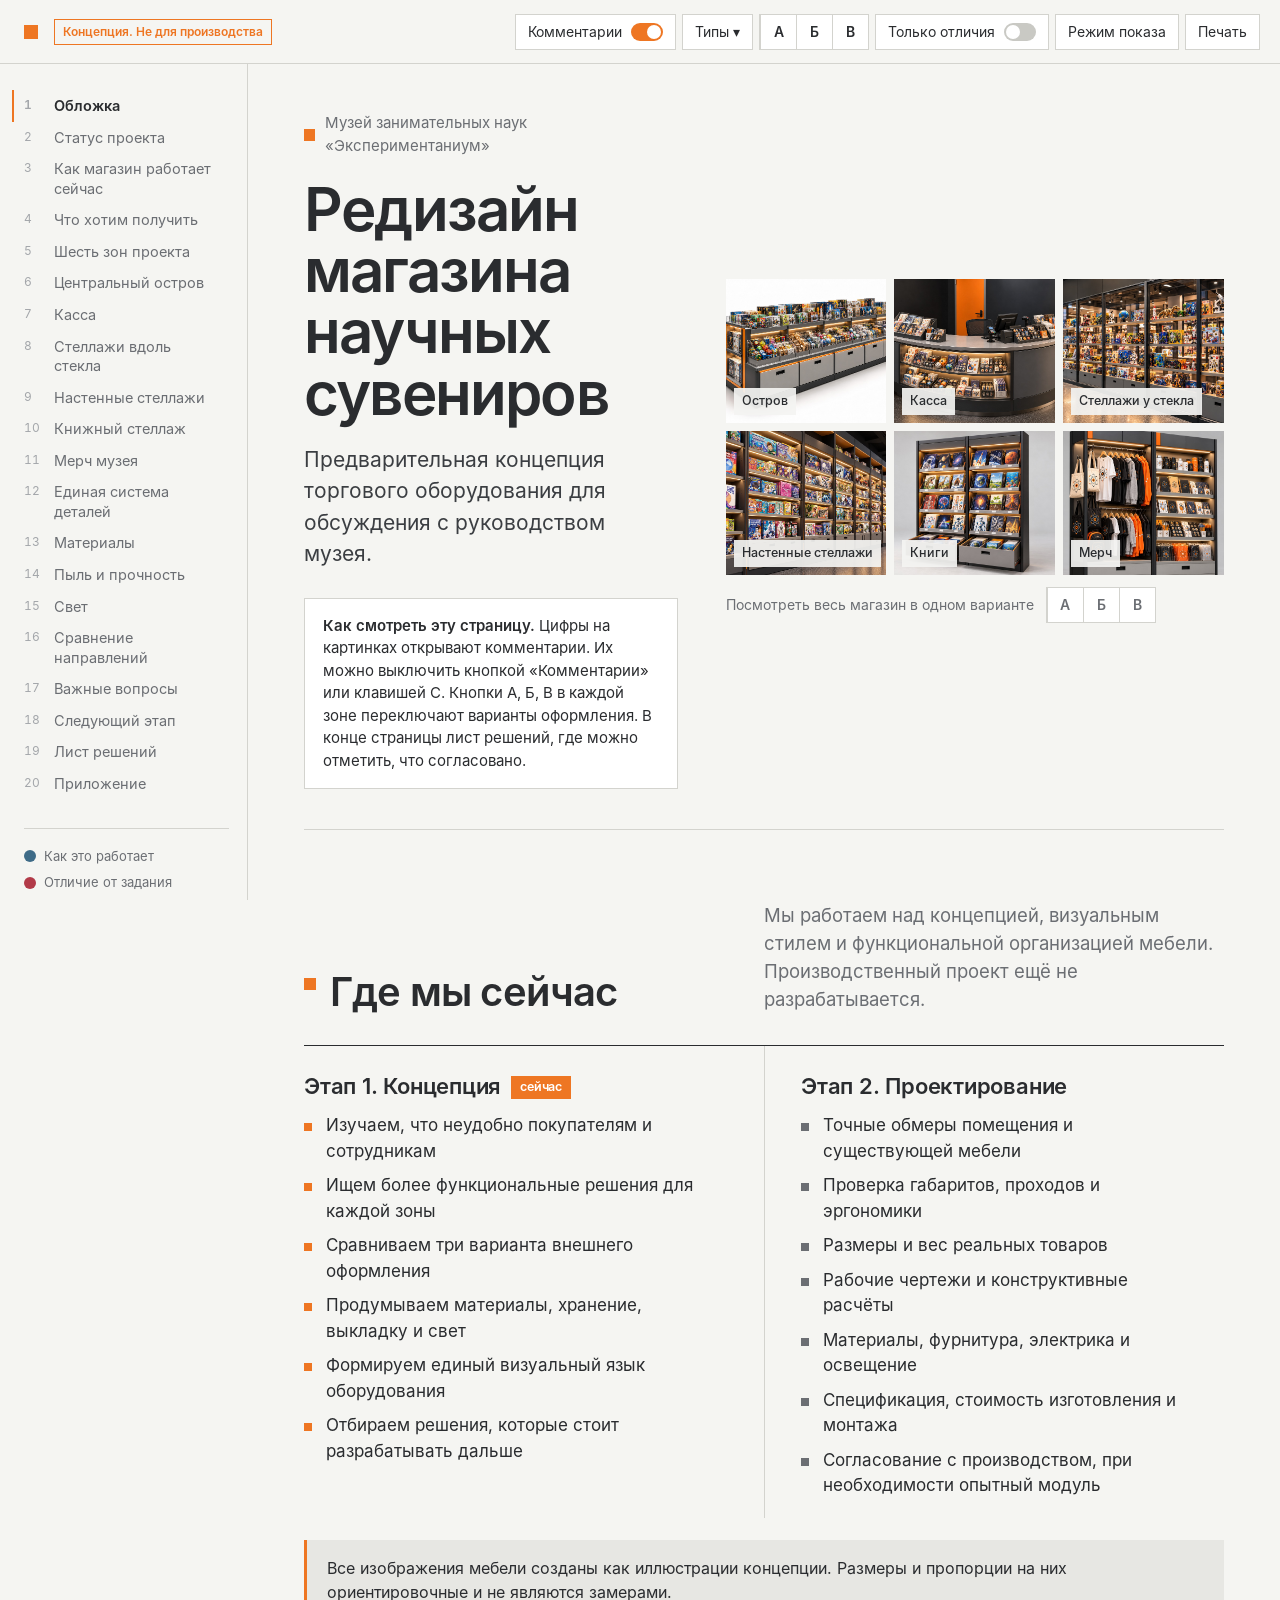
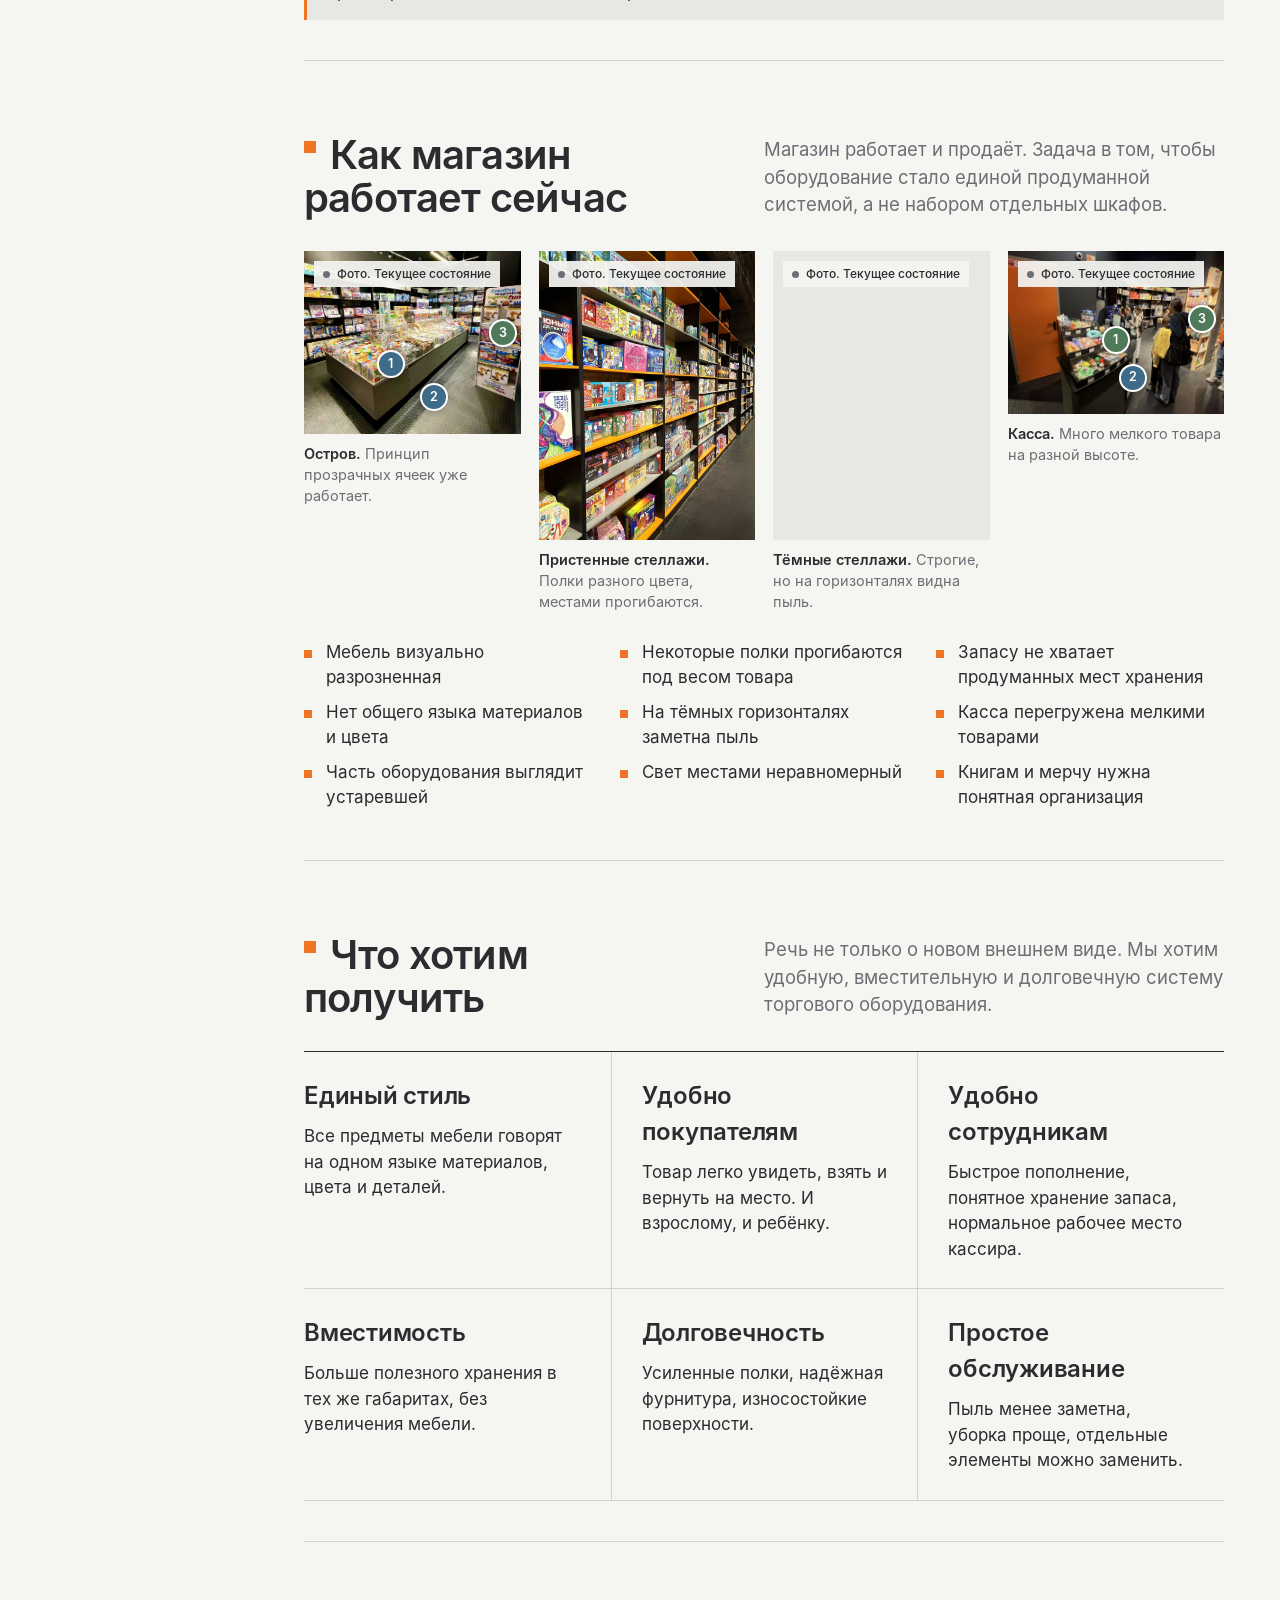
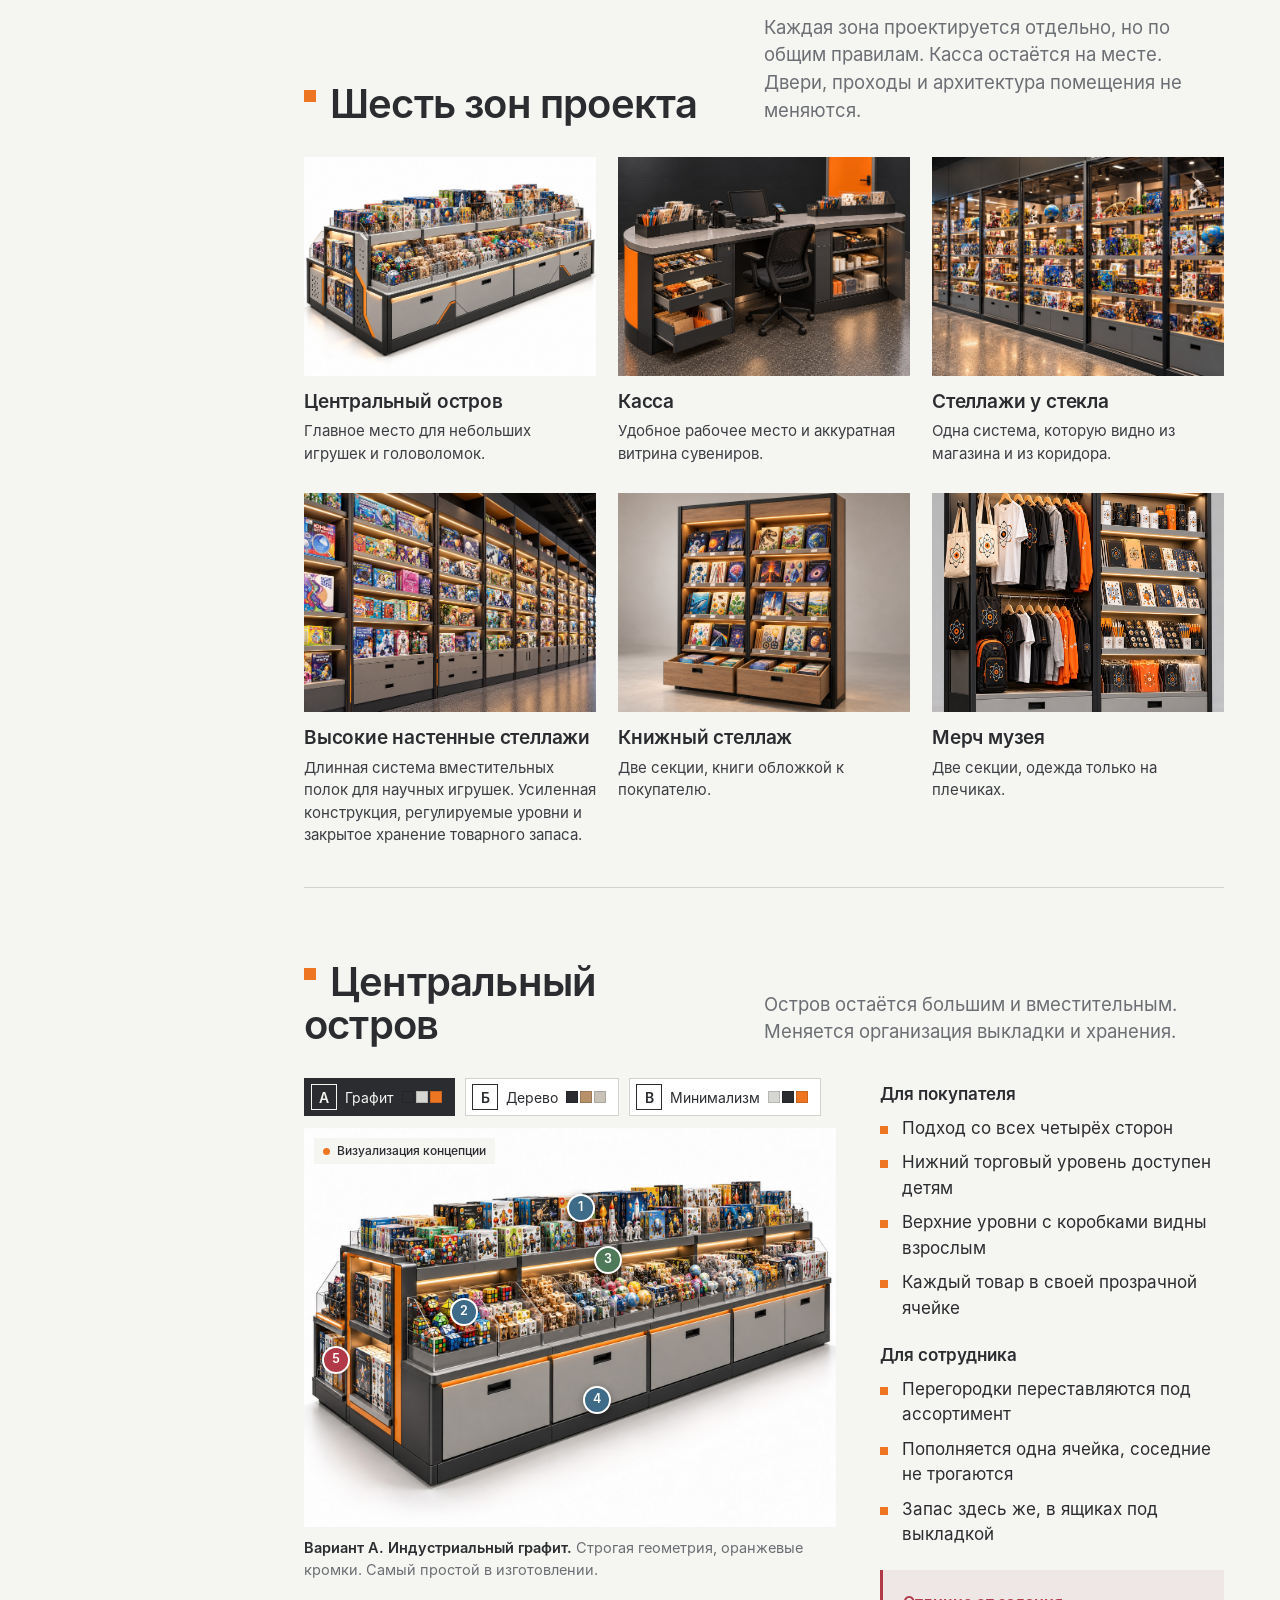
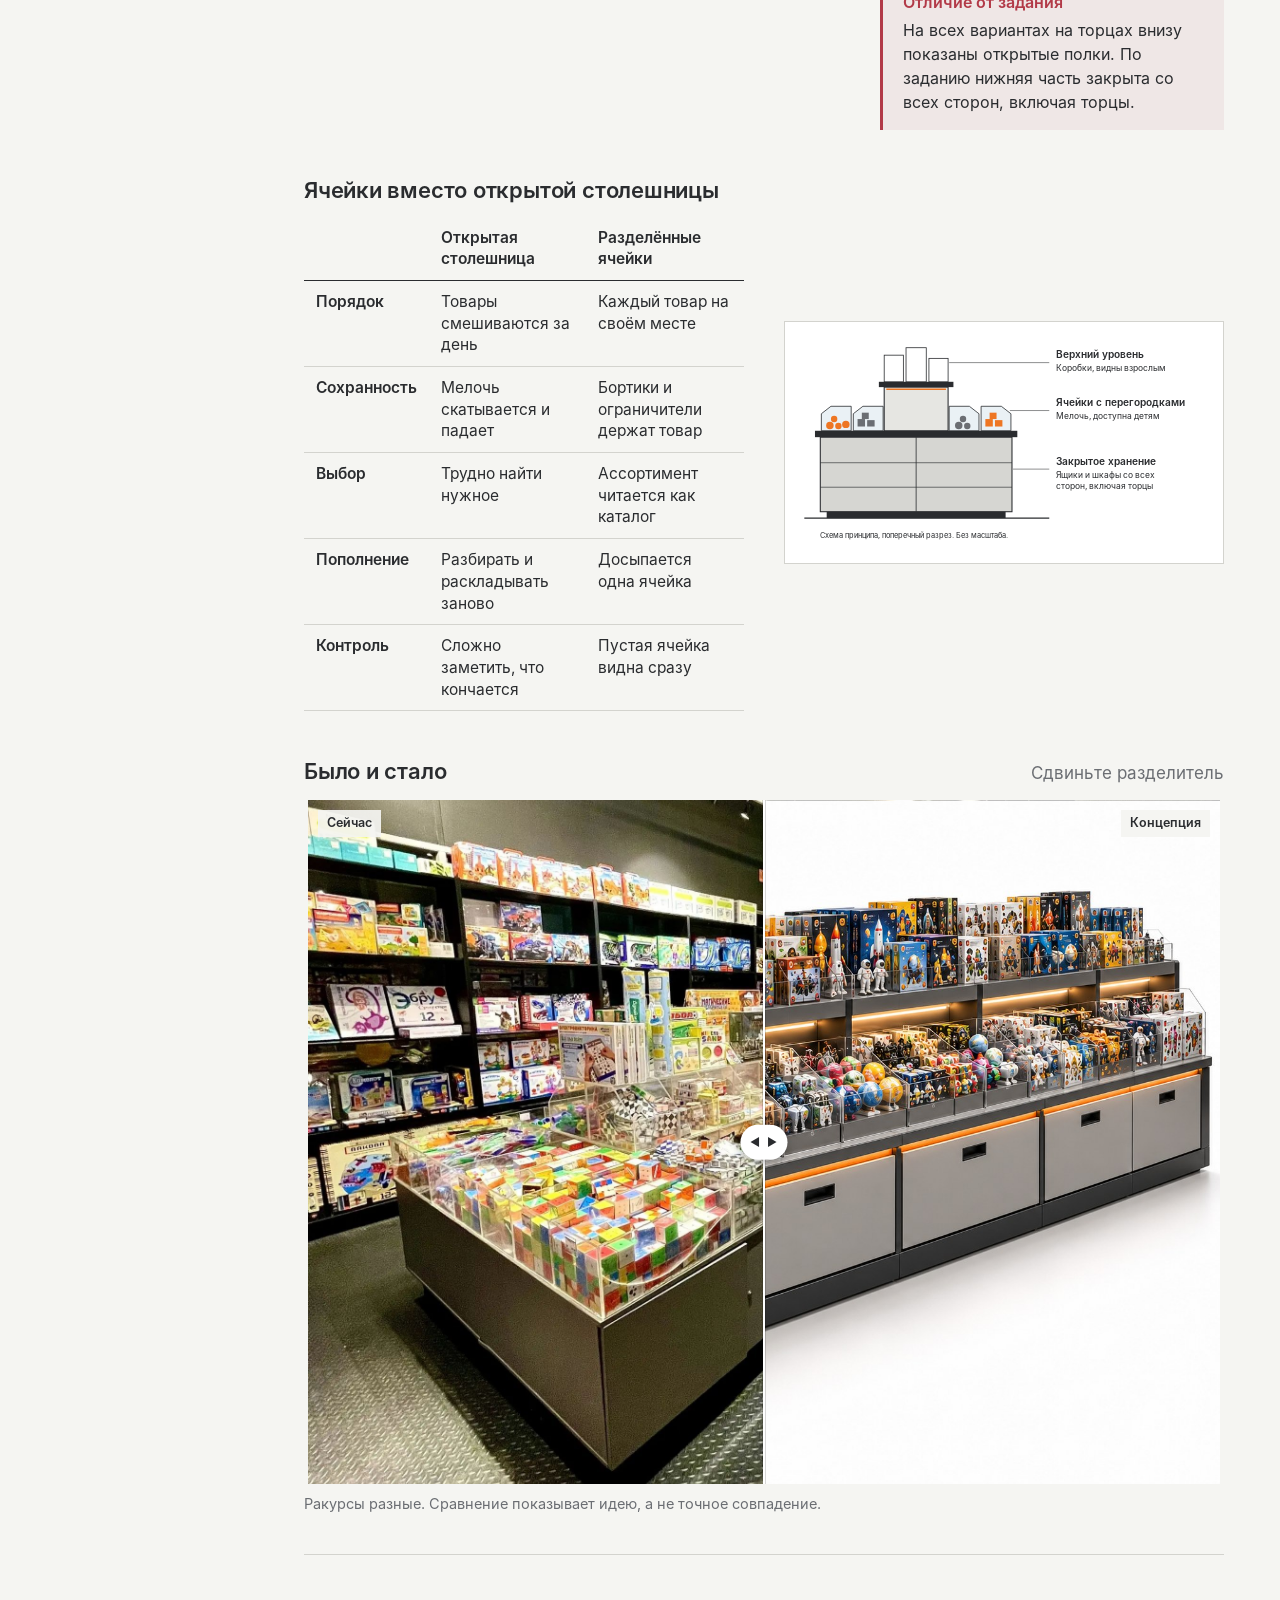
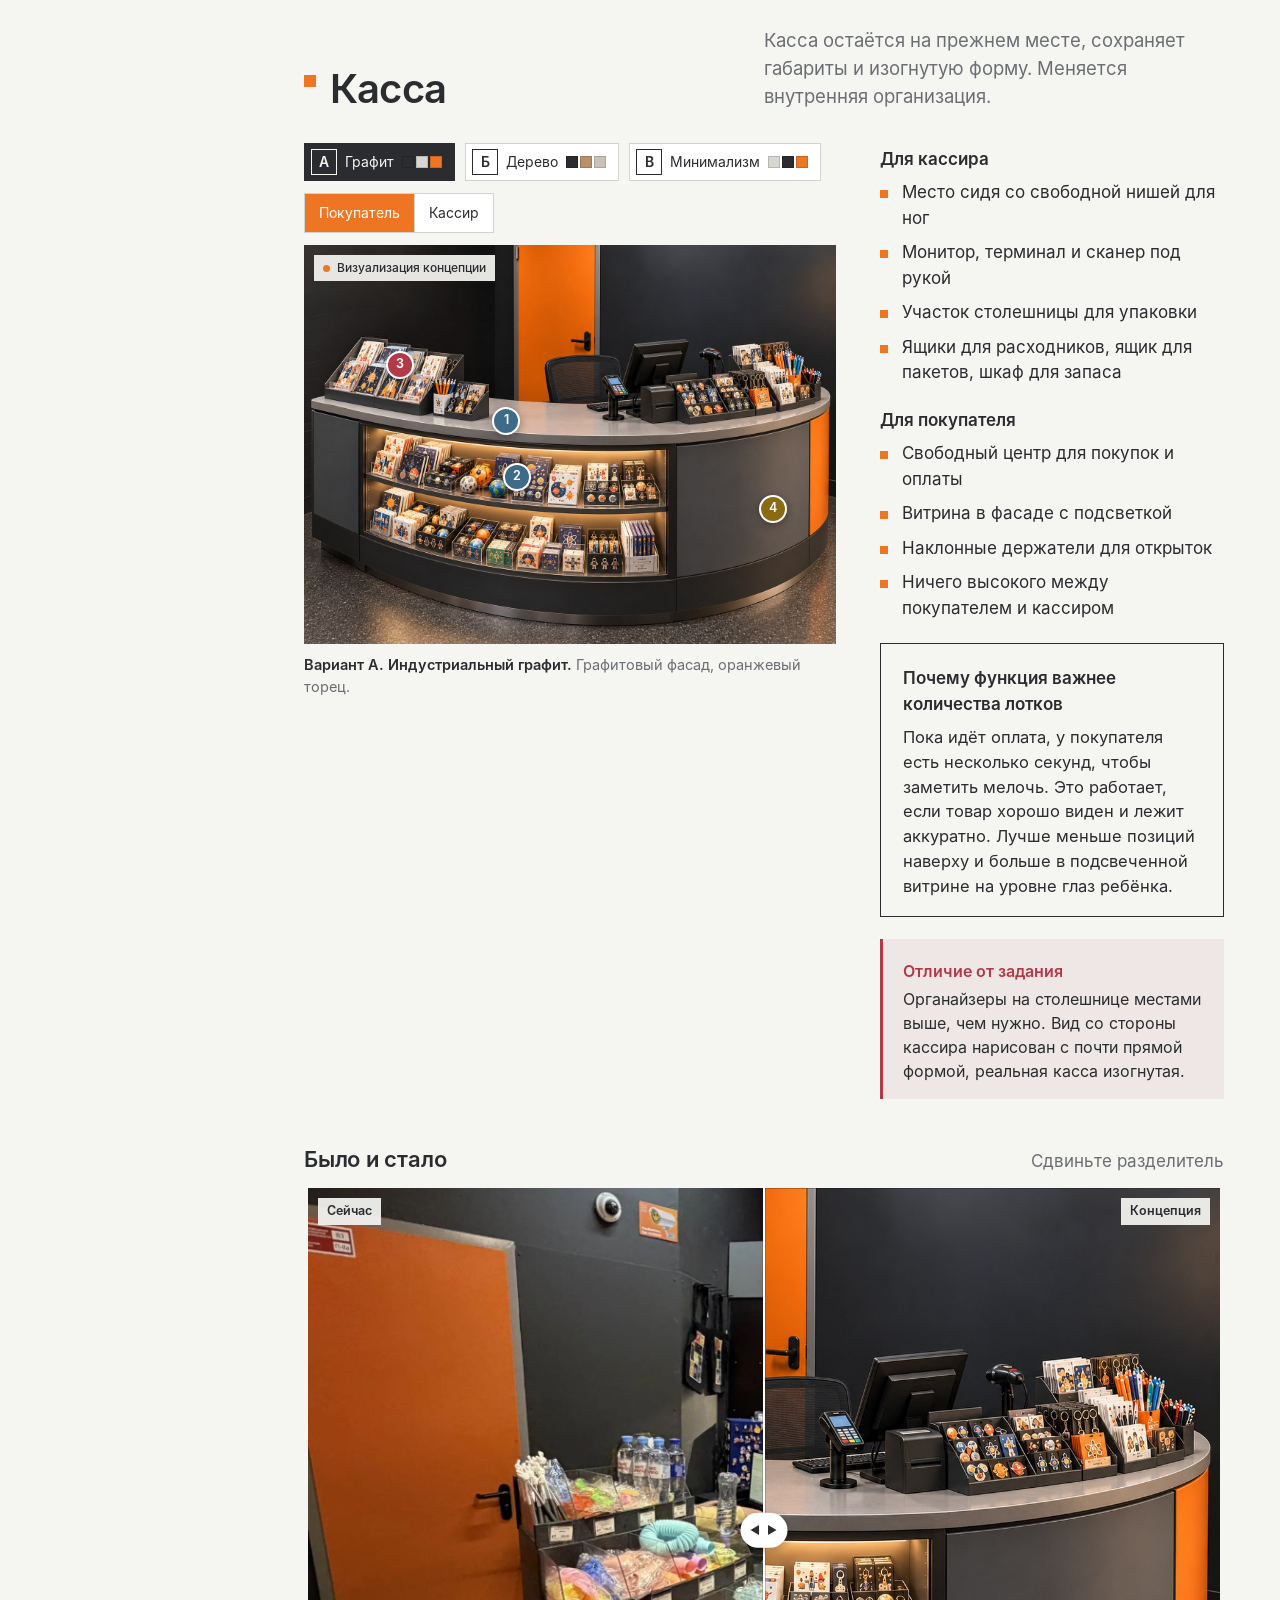
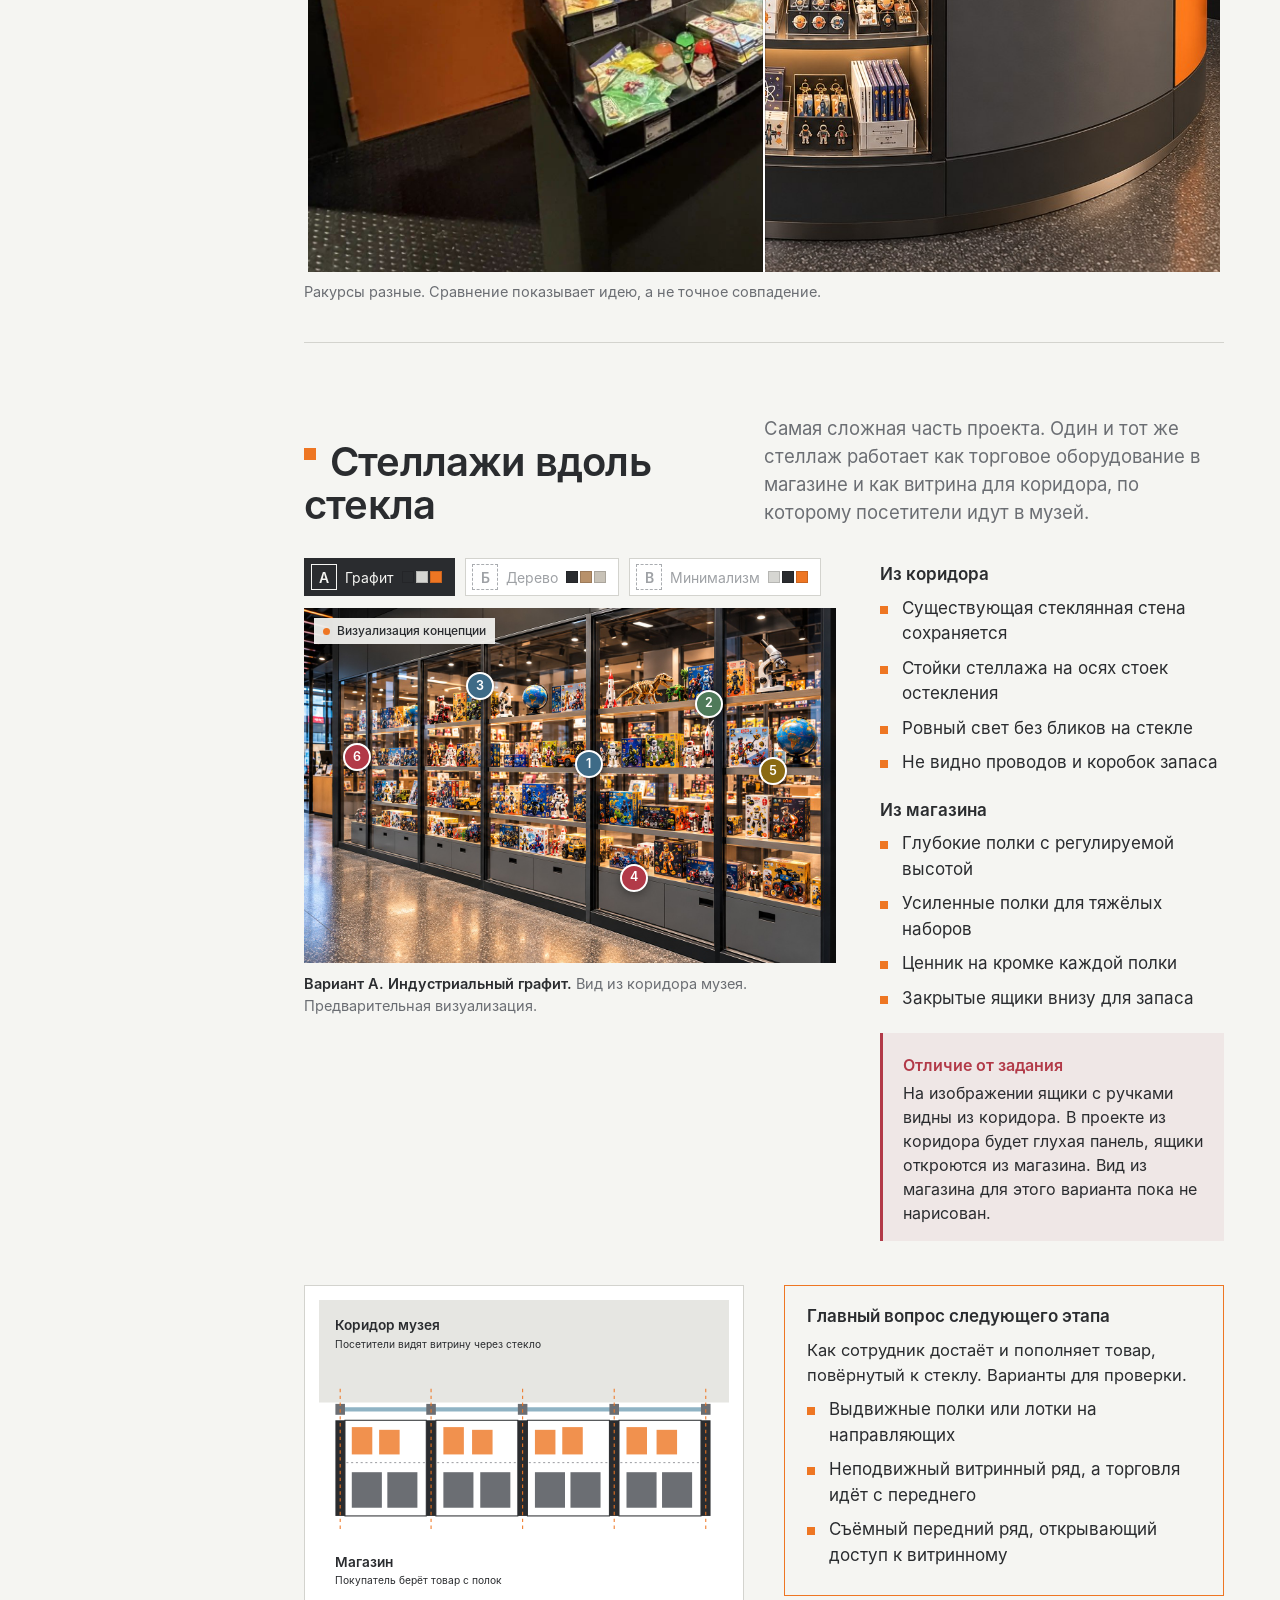
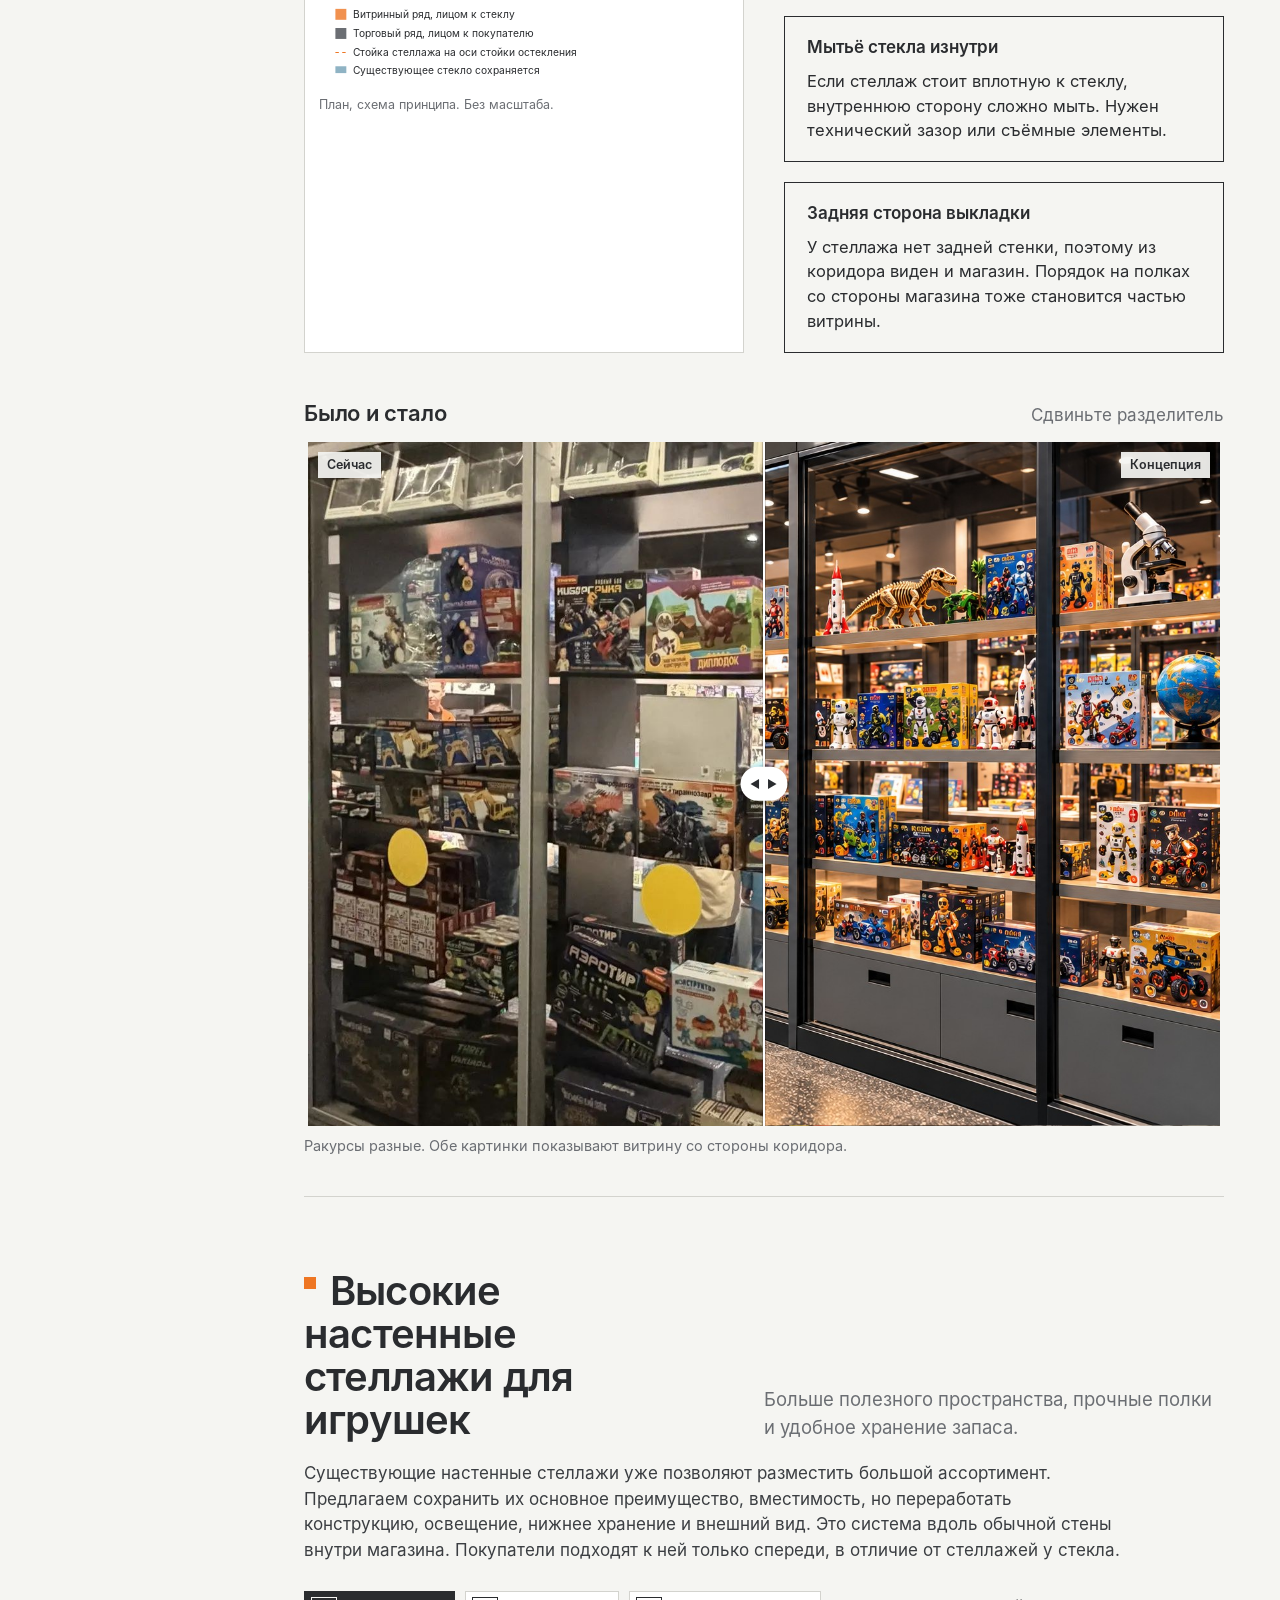
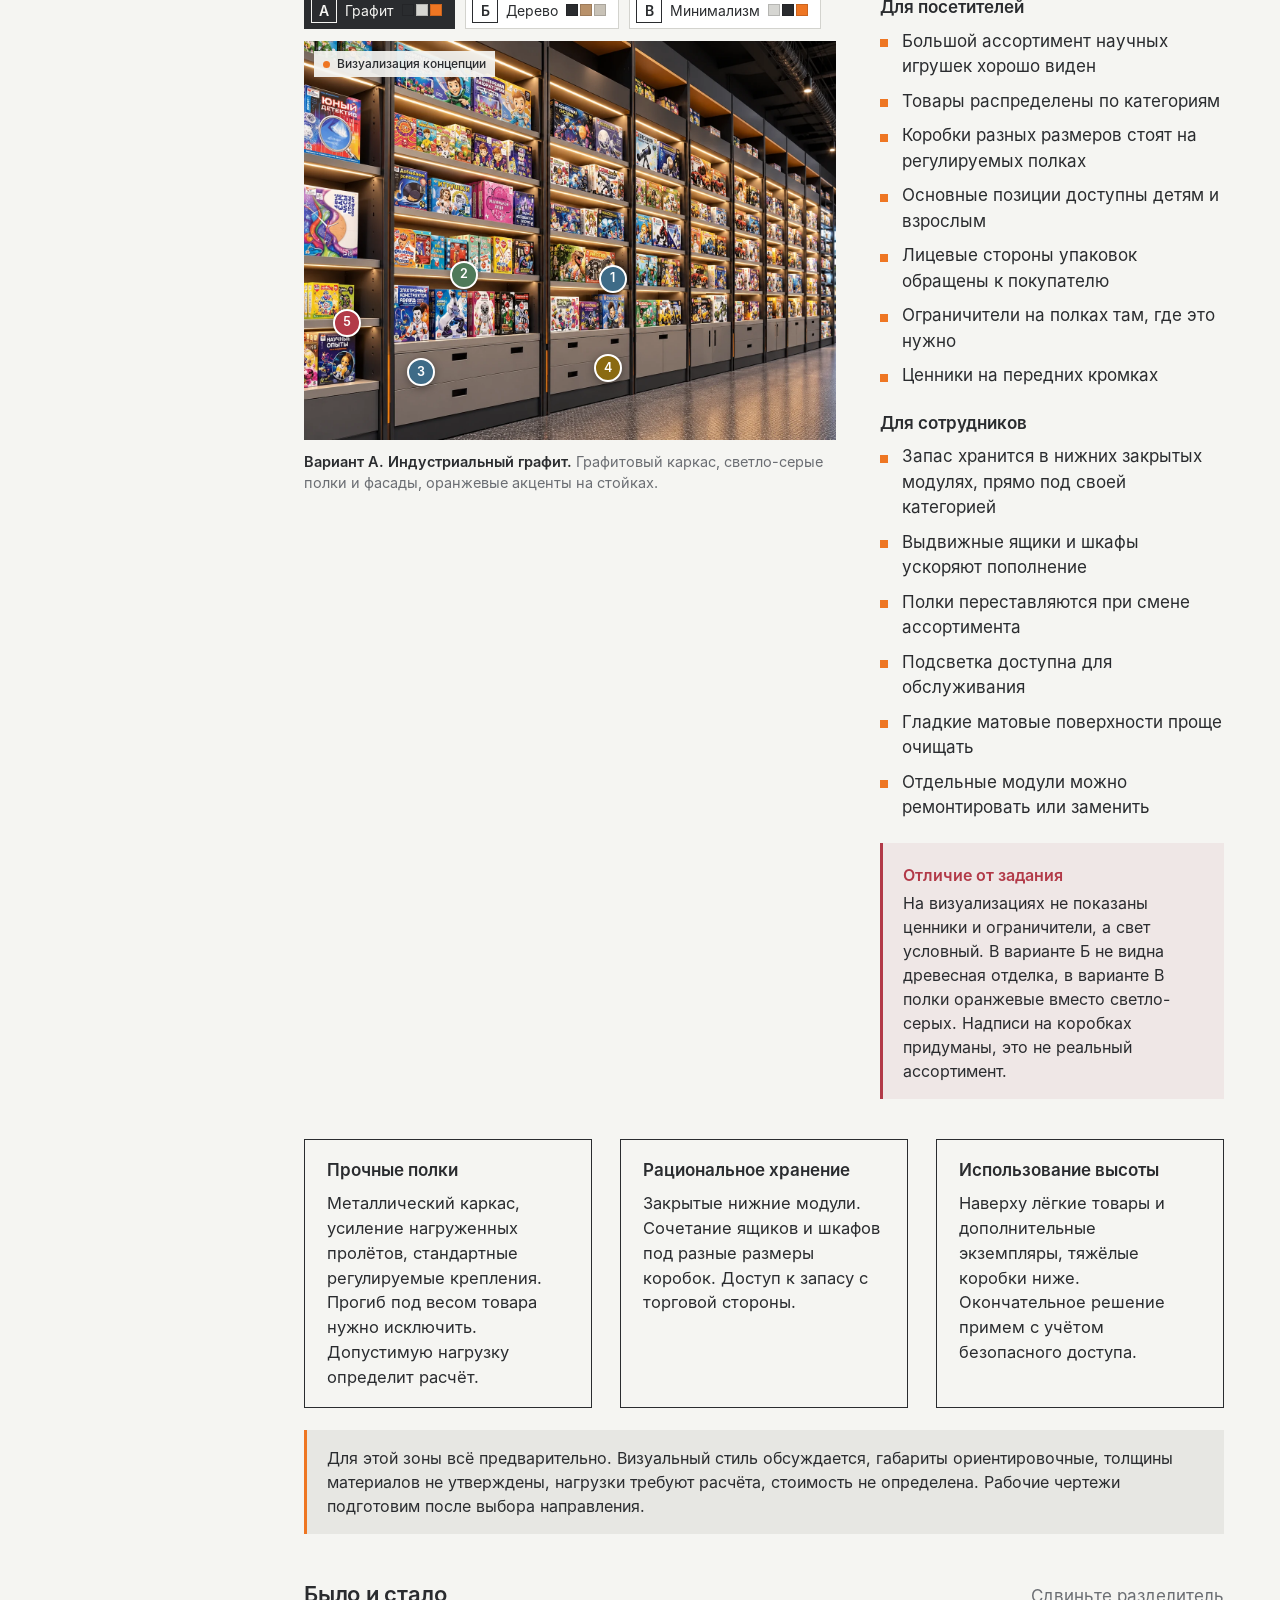
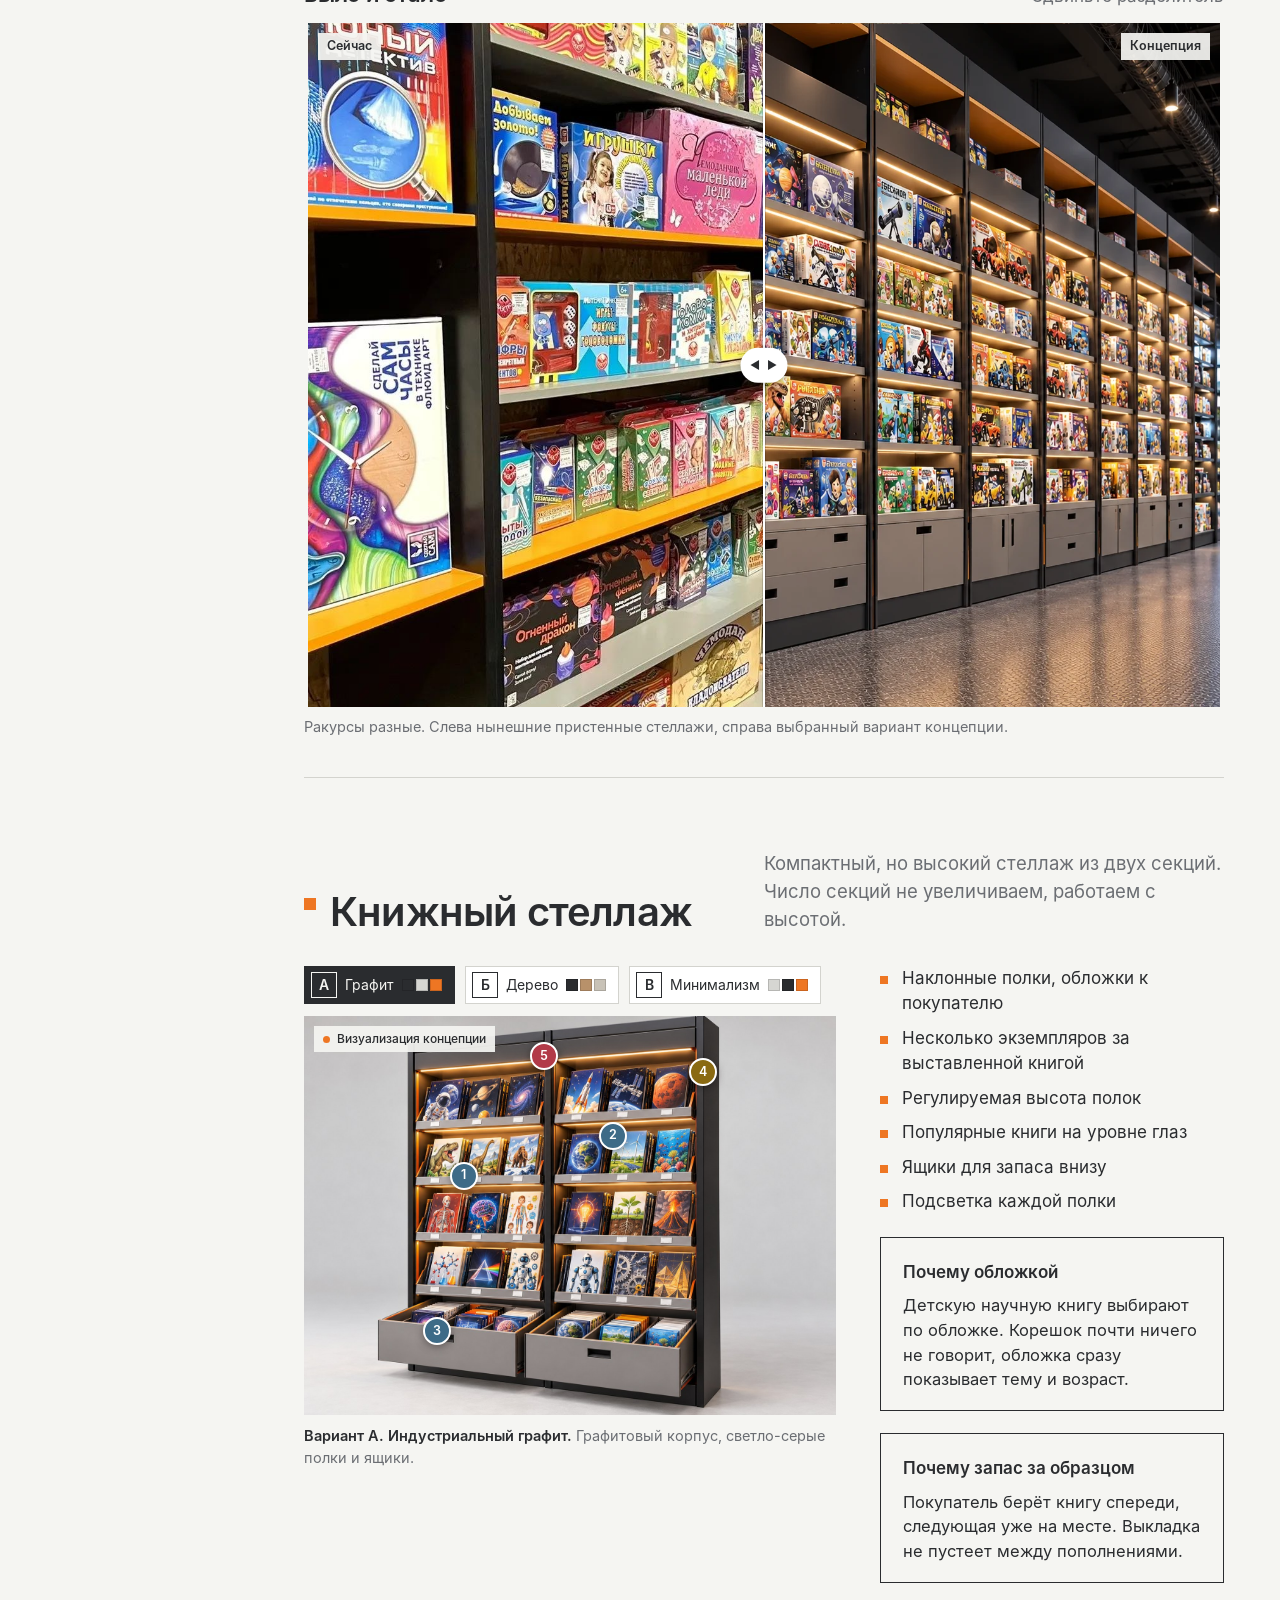
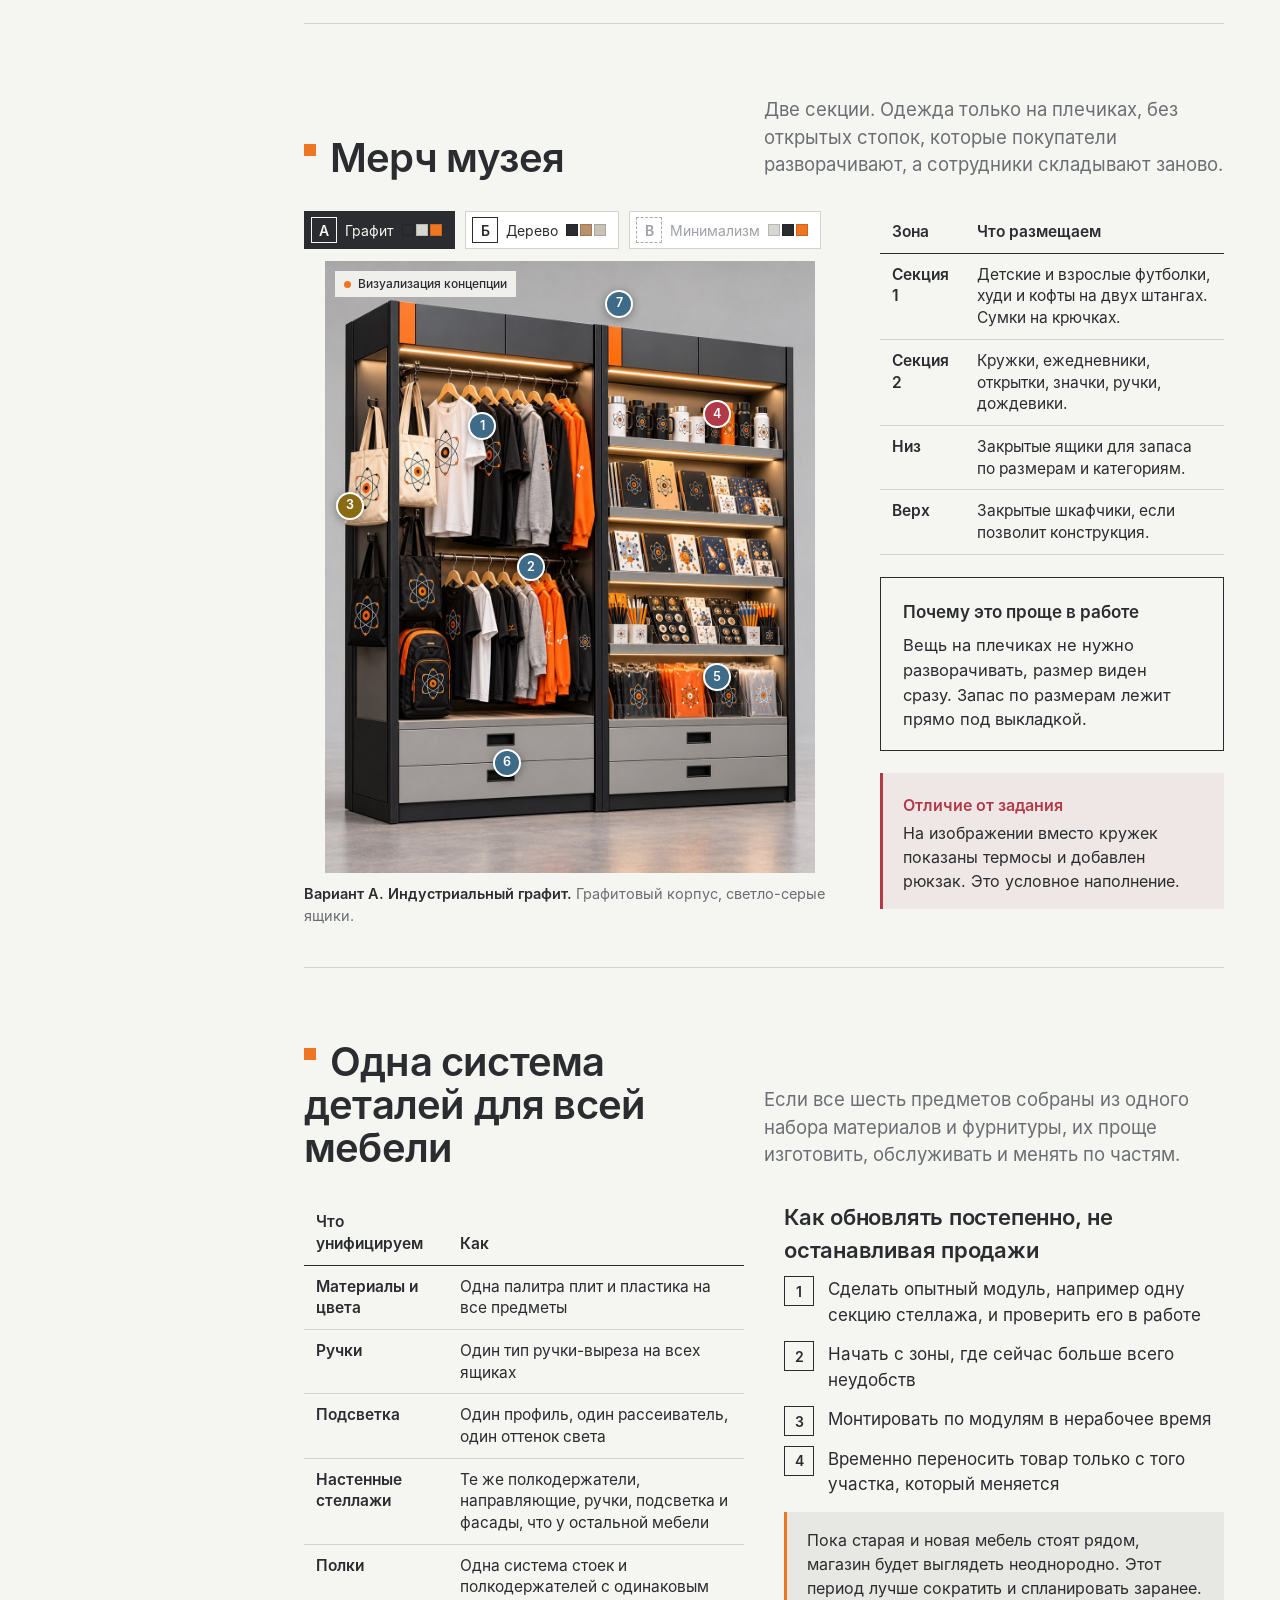
==== commit 3d853aee: "Шестая зона: высокие настенные стеллажи для игрушек Новый раздел с вариантами А, Б, В, комментариями" ====
--- a/index.html
+++ b/index.html
@@ -40,6 +40,9 @@
     "cash-b.jpg": { w: 1448, h: 1086, kind: "render", alt: "Касса со стороны покупателя, вариант Б" },
     "cash-c.jpg": { w: 1448, h: 1086, kind: "render", alt: "Касса со стороны покупателя, вариант В" },
     "glass-corridor.jpg": { w: 1536, h: 1024, kind: "render", alt: "Стеллажи вдоль стеклянной стены, вид из коридора музея" },
+    "wall-shelves-a.webp": { w: 1448, h: 1086, kind: "render", alt: "Высокие настенные стеллажи для игрушек, вариант А" },
+    "wall-shelves-b.webp": { w: 1448, h: 1086, kind: "render", alt: "Высокие настенные стеллажи для игрушек, вариант Б" },
+    "wall-shelves-c.webp": { w: 1448, h: 1086, kind: "render", alt: "Высокие настенные стеллажи для игрушек, вариант В" },
     "books-a.jpg": { w: 1448, h: 1086, kind: "render", alt: "Книжный стеллаж, вариант А" },
     "books-b.jpg": { w: 1448, h: 1086, kind: "render", alt: "Книжный стеллаж, вариант Б" },
     "books-c.jpg": { w: 1448, h: 1086, kind: "render", alt: "Книжный стеллаж, вариант В" },
@@ -104,6 +107,27 @@
       { x: 62, y: 76, t: "diff", h: "Ящики со стороны коридора", p: "На изображении ящики с ручками видны из коридора. В проекте здесь будет спокойная глухая панель, а ящики откроются из магазина." },
       { x: 88, y: 46, t: "q", h: "Доступ к товару у стекла", p: "Как пополнять витринный ряд, повёрнутый к стеклу, и как мыть стекло изнутри. Это главный вопрос проектирования этой зоны." },
       { x: 10, y: 42, t: "diff", h: "Остекление условное", p: "Пропорции стекла и рам нарисованы условно. Существующая стеклянная стена сохраняется как есть." }
+    ],
+    "wall-shelves-a.webp": [
+      { x: 58, y: 59.5, t: "func", h: "Регулируемая высота полок", p: "Высота полок регулируется под размеры упаковок. Это позволяет менять ассортимент без замены мебели." },
+      { x: 30, y: 58.5, t: "tip", h: "Длинные полки усиливаем", p: "Длинные нагруженные полки необходимо усиливать. Способ усиления и допустимую нагрузку определят при проектировании." },
+      { x: 22, y: 83, t: "func", h: "Запас в нижних модулях", p: "В нижних закрытых модулях размещается запас товара. Дополнительные коробки находятся рядом с основной выкладкой." },
+      { x: 57, y: 82, t: "q", h: "Размеры, вес и ящики", p: "Проверить реальные размеры коробок, вес товаров, глубину секций, ширину проходов и возможность выдвижения нижних ящиков." },
+      { x: 8, y: 70.5, t: "diff", h: "Ценники и ограничители", p: "На изображении не показаны ценники на кромках полок и ограничители. По заданию они нужны, в проекте их добавим." }
+    ],
+    "wall-shelves-b.webp": [
+      { x: 12, y: 52.5, t: "tip", h: "Светлые матовые полки", p: "Светло-серые матовые горизонтальные поверхности позволяют уменьшить визуальную заметность пыли и облегчают ежедневную уборку." },
+      { x: 52, y: 3, t: "q", h: "Верхние уровни", p: "Определить, какие верхние уровни остаются открытыми, а какие целесообразно использовать для закрытого хранения." },
+      { x: 77, y: 20, t: "diff", h: "Свет условный", p: "На визуализациях характер и цвет подсветки условные. Окончательное решение по свету, в том числе температуре около 3500 К, принимается при подборе оборудования." },
+      { x: 57, y: 79, t: "diff", h: "Древесная отделка не видна", p: "Для варианта Б рассматриваются тёплые серые и древесные материалы. На этой визуализации древесная фактура не читается, тёплый характер дают оранжевые кромки и свет. Материалы уточним по образцам." },
+      { x: 30, y: 86, t: "func", h: "Ящики и шкафы", p: "Ящики и шкафы с дверцами в нижней части рассчитаны на коробки разных размеров." }
+    ],
+    "wall-shelves-c.webp": [
+      { x: 30, y: 82, t: "func", h: "Ящики и шкафы", p: "Сочетание выдвижных ящиков и шкафов под разные размеры коробок. Запас лежит прямо под своей категорией." },
+      { x: 48, y: 88, t: "tip", h: "Скошенные вставки", p: "Оранжевые скошенные вставки на фасадах дают узнаваемый ритм. Это отдельные детали, их сложность и стоимость уточним у производителя." },
+      { x: 30, y: 56.5, t: "diff", h: "Оранжевые полки", p: "Для варианта В заданы светло-серые поверхности. На визуализации полки оранжевые, это стоит обсудить. Цветные горизонтали могут сильнее показывать пыль и износ." },
+      { x: 70, y: 12, t: "diff", h: "Древесные панели наверху", p: "В нескольких верхних нишах видны древесные панели. В описании варианта В их нет, это условность изображения." },
+      { x: 62, y: 3, t: "q", h: "Высота и безопасность", p: "Верхние уровни высоко. Нужно решить, что хранить наверху, как сотрудник туда достаёт и как закрепить стеллаж к стене." }
     ],
     "books-a.jpg": [
       { x: 30, y: 40, t: "func", h: "Наклонные полки", p: "Книга стоит обложкой к покупателю. Тему и возраст видно сразу." },
@@ -181,6 +205,14 @@
         c: null
       }
     },
+    wall: {
+      short: "Настенные стеллажи", section: "wall", mosaicPos: "30% 50%",
+      variants: {
+        a: { img: "wall-shelves-a.webp", cap: "Графитовый каркас, светло-серые полки и фасады, оранжевые акценты на стойках." },
+        b: { img: "wall-shelves-b.webp", cap: "Графитовые стойки, оранжевые кромки и тёплый свет. Древесная отделка на изображении не читается." },
+        c: { img: "wall-shelves-c.webp", cap: "Оранжевые полки и скошенные оранжевые вставки на фасадах, единый ритм секций." }
+      }
+    },
     books: {
       short: "Книги", section: "books",
       variants: {
@@ -200,13 +232,16 @@
     }
   },
 
-  mosaic: ["island", "cash", "glass", "books", "merch"],
+  mosaic: ["island", "cash", "glass", "wall", "books", "merch"],
 
   ba: {
     island: { before: "now-island.jpg", beforeAlt: "Остров сейчас", zone: "island", ratio: "4 / 3", maxw: "980px",
       note: "Ракурсы разные. Сравнение показывает идею, а не точное совпадение." },
     cash: { before: "now-cashdesk.jpg", beforeAlt: "Касса сейчас", zone: "cash", view: "buyer", ratio: "4 / 3", maxw: "980px",
       note: "Ракурсы разные. Сравнение показывает идею, а не точное совпадение." },
+    wall: { before: "now-shelves-orange.jpg", beforeAlt: "Пристенные стеллажи сейчас", zone: "wall", ratio: "4 / 3", maxw: "980px",
+      beforePos: "50% 55%", afterPos: "35% 50%",
+      note: "Ракурсы разные. Слева нынешние пристенные стеллажи, справа выбранный вариант концепции." },
     glass: { before: "now-glass-corridor.jpg", beforeAlt: "Стеклянная стена сейчас", zone: "glass", ratio: "4 / 3", maxw: "980px",
       beforePos: "50% 55%", afterPos: "55% 50%",
       note: "Ракурсы разные. Обе картинки показывают витрину со стороны коридора." }
@@ -239,11 +274,18 @@
       { id: "island", name: "Центральный остров", sub: "Ячейки, закрытый низ" },
       { id: "cash", name: "Касса", sub: "Рабочее место и витрина" },
       { id: "glass", name: "Стеллажи у стекла", sub: "Витрина из коридора" },
+      { id: "wall", name: "Высокие настенные стеллажи", sub: "Вместимость, закрытый низ" },
       { id: "books", name: "Книжный стеллаж", sub: "Наклонные полки, запас" },
       { id: "merch", name: "Мерч музея", sub: "Одежда на плечиках" },
       { id: "system", name: "Единая система деталей", sub: "Общие профили и фурнитура" },
       { id: "materials", name: "Материалы", sub: "Предварительные рекомендации" },
-      { id: "light", name: "Свет", sub: "3500 К, профиль с рассеивателем" }
+      { id: "light", name: "Свет", sub: "3500 К, профиль с рассеивателем" },
+      { id: "wall-q-closed", group: "Высокие настенные стеллажи. Вопросы", name: "Закрытое нижнее хранение", sub: "Переходим на ящики и шкафы внизу?" },
+      { id: "wall-q-top", group: "Высокие настенные стеллажи. Вопросы", name: "Верхние закрытые секции", sub: "Нужны ли они?" },
+      { id: "wall-q-variant", group: "Высокие настенные стеллажи. Вопросы", name: "Вариант оформления", sub: "Какой предпочтителен?",
+        options: [{ v: "a", t: "А" }, { v: "b", t: "Б" }, { v: "c", t: "В" }] },
+      { id: "wall-q-density", group: "Высокие настенные стеллажи. Вопросы", name: "Плотность выкладки", sub: "Сохраняем предложенную?" },
+      { id: "wall-q-light", group: "Высокие настенные стеллажи. Вопросы", name: "Освещение", sub: "Нужна более глубокая проработка?" }
     ]
   }
 };
@@ -383,16 +425,17 @@
   </div>
 </section>
 
-<!-- ====================== Пять зон ====================== -->
-<section class="sec" id="parts" data-nav="Пять зон проекта">
-  <div class="sec-head">
-    <h2>Пять зон проекта</h2>
+<!-- ====================== Шесть зон ====================== -->
+<section class="sec" id="parts" data-nav="Шесть зон проекта">
+  <div class="sec-head">
+    <h2>Шесть зон проекта</h2>
     <p class="lead">Каждая зона проектируется отдельно, но по общим правилам. Касса остаётся на месте. Двери, проходы и архитектура помещения не меняются.</p>
   </div>
   <div class="parts">
     <button class="part" data-jump="island"><div class="img"><img src="assets/img/island-c.jpg" alt="" loading="lazy"></div><h3>Центральный остров</h3><p>Главное место для небольших игрушек и головоломок.</p></button>
     <button class="part" data-jump="cash"><div class="img"><img src="assets/img/cash-staff.jpg" alt="" loading="lazy"></div><h3>Касса</h3><p>Удобное рабочее место и аккуратная витрина сувениров.</p></button>
     <button class="part" data-jump="glass"><div class="img"><img src="assets/img/glass-corridor.jpg" alt="" loading="lazy" style="object-position:62% 50%"></div><h3>Стеллажи у стекла</h3><p>Одна система, которую видно из магазина и из коридора.</p></button>
+    <button class="part" data-jump="wall"><div class="img"><img src="assets/img/wall-shelves-a.webp" alt="" loading="lazy" style="object-position:30% 50%"></div><h3>Высокие настенные стеллажи</h3><p>Длинная система вместительных полок для научных игрушек. Усиленная конструкция, регулируемые уровни и закрытое хранение товарного запаса.</p></button>
     <button class="part" data-jump="books"><div class="img"><img src="assets/img/books-b.jpg" alt="" loading="lazy"></div><h3>Книжный стеллаж</h3><p>Две секции, книги обложкой к покупателю.</p></button>
     <button class="part" data-jump="merch"><div class="img"><img src="assets/img/merch-a.jpg" alt="" loading="lazy"></div><h3>Мерч музея</h3><p>Две секции, одежда только на плечиках.</p></button>
   </div>
@@ -544,6 +587,35 @@
   </div>
 </section>
 
+<!-- ====================== Настенные стеллажи ====================== -->
+<section class="sec has-diff" id="wall" data-nav="Настенные стеллажи">
+  <div class="sec-head">
+    <h2>Высокие настенные стеллажи для игрушек</h2>
+    <p class="lead">Больше полезного пространства, прочные полки и удобное хранение запаса.</p>
+  </div>
+  <p class="wall-intro">Существующие настенные стеллажи уже позволяют разместить большой ассортимент. Предлагаем сохранить их основное преимущество, вместимость, но переработать конструкцию, освещение, нижнее хранение и внешний вид. Это система вдоль обычной стены внутри магазина. Покупатели подходят к ней только спереди, в отличие от стеллажей у стекла.</p>
+  <div class="split">
+    <div data-zone="wall"></div>
+    <div class="zone-text">
+      <div><h4>Для посетителей</h4>
+        <ul class="pts"><li>Большой ассортимент научных игрушек хорошо виден</li><li>Товары распределены по категориям</li><li>Коробки разных размеров стоят на регулируемых полках</li><li>Основные позиции доступны детям и взрослым</li><li>Лицевые стороны упаковок обращены к покупателю</li><li>Ограничители на полках там, где это нужно</li><li>Ценники на передних кромках</li></ul></div>
+      <div><h4>Для сотрудников</h4>
+        <ul class="pts"><li>Запас хранится в нижних закрытых модулях, прямо под своей категорией</li><li>Выдвижные ящики и шкафы ускоряют пополнение</li><li>Полки переставляются при смене ассортимента</li><li>Подсветка доступна для обслуживания</li><li>Гладкие матовые поверхности проще очищать</li><li>Отдельные модули можно ремонтировать или заменить</li></ul></div>
+      <div class="note diff"><h4>Отличие от задания</h4>На визуализациях не показаны ценники и ограничители, а свет условный. В варианте Б не видна древесная отделка, в варианте В полки оранжевые вместо светло-серых. Надписи на коробках придуманы, это не реальный ассортимент.</div>
+    </div>
+  </div>
+  <div class="grid3 dim-in-diff" style="margin-top:40px">
+    <div class="box"><h4>Прочные полки</h4><p>Металлический каркас, усиление нагруженных пролётов, стандартные регулируемые крепления. Прогиб под весом товара нужно исключить. Допустимую нагрузку определит расчёт.</p></div>
+    <div class="box"><h4>Рациональное хранение</h4><p>Закрытые нижние модули. Сочетание ящиков и шкафов под разные размеры коробок. Доступ к запасу с торговой стороны.</p></div>
+    <div class="box"><h4>Использование высоты</h4><p>Наверху лёгкие товары и дополнительные экземпляры, тяжёлые коробки ниже. Окончательное решение примем с учётом безопасного доступа.</p></div>
+  </div>
+  <div class="note dim-in-diff" style="margin-top:22px">Для этой зоны всё предварительно. Визуальный стиль обсуждается, габариты ориентировочные, толщины материалов не утверждены, нагрузки требуют расчёта, стоимость не определена. Рабочие чертежи подготовим после выбора направления.</div>
+  <div class="ba-block dim-in-diff">
+    <div class="ba-head"><h3>Было и стало</h3><span class="muted">Сдвиньте разделитель</span></div>
+    <div data-ba="wall"></div>
+  </div>
+</section>
+
 <!-- ====================== Книги ====================== -->
 <section class="sec has-diff" id="books" data-nav="Книжный стеллаж">
   <div class="sec-head">
@@ -588,7 +660,7 @@
 <section class="sec" id="system" data-nav="Единая система деталей">
   <div class="sec-head">
     <h2>Одна система деталей для всей мебели</h2>
-    <p class="lead">Если все пять предметов собраны из одного набора материалов и фурнитуры, их проще изготовить, обслуживать и менять по частям.</p>
+    <p class="lead">Если все шесть предметов собраны из одного набора материалов и фурнитуры, их проще изготовить, обслуживать и менять по частям.</p>
   </div>
   <div class="grid2">
     <div class="tbl-wrap"><table class="tbl">
@@ -597,6 +669,7 @@
         <tr><td>Материалы и цвета</td><td>Одна палитра плит и пластика на все предметы</td></tr>
         <tr><td>Ручки</td><td>Один тип ручки-выреза на всех ящиках</td></tr>
         <tr><td>Подсветка</td><td>Один профиль, один рассеиватель, один оттенок света</td></tr>
+        <tr><td>Настенные стеллажи</td><td>Те же полкодержатели, направляющие, ручки, подсветка и фасады, что у остальной мебели</td></tr>
         <tr><td>Полки</td><td>Одна система стоек и полкодержателей с одинаковым шагом</td></tr>
         <tr><td>Ящики</td><td>Одна серия направляющих, несколько типовых размеров</td></tr>
         <tr><td>Ценники</td><td>Одна планка на кромке полки во всём магазине</td></tr>
@@ -641,9 +714,13 @@
       <tr><td>Ящик хранения</td><td>ЛДСП, усиленное дно</td><td>Недорого и ремонтопригодно</td><td>Металлическая система ящиков</td><td>Направляющие с запасом по нагрузке</td></tr>
       <tr><td>Прозрачная ячейка</td><td>Акрил</td><td>Товар виден целиком</td><td>ПЭТ-Г</td><td>Стандартные размеры, мойка без абразивов</td></tr>
       <tr><td>Каркас и стойки</td><td>Металл</td><td>Жёсткость при тонком профиле</td><td>Алюминиевый профиль</td><td>Один шаг полок для всей мебели</td></tr>
+      <tr><td>Каркас настенных стеллажей</td><td>Металл с порошковой окраской</td><td>Высокая система с длинными пролётами</td><td>Плитный корпус с металлическим усилением</td><td>Крепление к стене, расчёт нагрузок</td></tr>
+      <tr><td>Полки настенных стеллажей</td><td>ЛДСП или фанера с усилением</td><td>Выбор зависит от пролёта и нагрузки</td><td>Металлическая полка</td><td>Наиболее нагруженные поверхности при необходимости с HPL</td></tr>
+      <tr><td>Дверцы нижних шкафов</td><td>ЛДСП матовая, стандартные мебельные петли</td><td>Недорого и легко заменить</td><td>Крашеный МДФ</td><td>Единые ручки со всей мебелью</td></tr>
       <tr><td>Подсветка</td><td>Алюминиевый профиль</td><td>Скрывает светодиоды</td><td>Линейный светильник</td><td>Доступ к блокам питания</td></tr>
     </tbody>
   </table></div>
+  <div class="note" style="margin-top:22px"><h4>Высокие настенные стеллажи</h4>Каркас из металла с порошковой окраской, полки из ЛДСП или фанеры с усилением, нижние фасады и дверцы из матовой ЛДСП, ящики с усиленным дном на направляющих полного выдвижения, подсветка в алюминиевом профиле с рассеивателем. Полкодержатели, направляющие, ручки, подсветку и фасадные материалы можно унифицировать с остальной мебелью. Это упростит производство, обслуживание и ремонт. Толщины плит, нагрузки, размеры и стоимость пока не определены.</div>
 </section>
 
 <!-- ====================== Эксплуатация ====================== -->
@@ -725,10 +802,12 @@
       <tr><td>Ремонт и замена</td><td data-col="a"><span class="lvl l3"></span>Простой</td><td data-col="b"><span class="lvl l2"></span>Нужен тот же декор</td><td data-col="c"><span class="lvl l2"></span>Фигурные детали отдельно</td></tr>
       <tr><td>Влияние отделки на стоимость</td><td data-col="a"><span class="lvl l1"></span>Низкое</td><td data-col="b"><span class="lvl l2"></span>Низкое или среднее</td><td data-col="c"><span class="lvl l3"></span>Заметное</td></tr>
       <tr><td>Универсальность</td><td data-col="a"><span class="lvl l3"></span>Высокая</td><td data-col="b"><span class="lvl l3"></span>Высокая</td><td data-col="c"><span class="lvl l2"></span>Средняя</td></tr>
-      <tr><td>Что визуализировано</td><td data-col="a">Все пять зон</td><td data-col="b">Остров, касса, книги, мерч</td><td data-col="c">Остров, касса, книги</td></tr>
+      <tr><td>Настенные стеллажи</td><td data-col="a">Светло-серые полки и фасады, оранжевые акценты только на стойках</td><td data-col="b">Оранжевые кромки и тёплый свет, древесная отделка на изображении не читается</td><td data-col="c">Оранжевые полки и скошенные вставки на фасадах</td></tr>
+      <tr><td>Настенные стеллажи, обслуживание</td><td data-col="a"><span class="lvl l3"></span>Простое, гладкие светлые плоскости</td><td data-col="b"><span class="lvl l2"></span>Нужно проверить износ цветных кромок</td><td data-col="c"><span class="lvl l2"></span>Цветные полки и вставки требуют проверки</td></tr>
+      <tr><td>Что визуализировано</td><td data-col="a">Все шесть зон</td><td data-col="b">Остров, касса, настенные стеллажи, книги, мерч</td><td data-col="c">Остров, касса, настенные стеллажи, книги</td></tr>
     </tbody>
   </table></div>
-  <p class="muted" style="margin-top:12px;font-size:14.5px">Шкала показывает относительную оценку внутри трёх вариантов. Направления можно сочетать.</p>
+  <p class="muted" style="margin-top:12px;font-size:14.5px">Шкала показывает относительную оценку внутри трёх вариантов. Направления можно сочетать. У настенных стеллажей варианты различаются меньше, чем у других зон, а материалы на изображениях читаются неточно. Их сравнение предварительное, окончательно сравним по образцам материалов.</p>
 </section>
 
 <!-- ====================== Важные вопросы ====================== -->
@@ -738,7 +817,7 @@
     <p class="lead">Эти вопросы влияют на конструкцию и безопасность. Их нужно решить до чертежей.</p>
   </div>
   <div class="issues">
-    <div class="issue"><h4>Устойчивость высоких стеллажей</h4><p>Книги, мерч и стеллажи у стекла высокие. Крепление проверяется в проекте.</p></div>
+    <div class="issue"><h4>Устойчивость высоких стеллажей</h4><p>Настенные стеллажи, книги, мерч и стеллажи у стекла высокие. Крепление и доступ к верхним уровням проверяются в проекте.</p></div>
     <div class="issue"><h4>Проходы и эвакуационные пути</h4><p>Ширину проходов сверим с требованиями безопасности после обмеров.</p></div>
     <div class="issue"><h4>Нагрузка на полки и ящики</h4><p>Нужен реальный вес коробок и объём запаса в каждом ящике.</p></div>
     <div class="issue"><h4>Доступ к витринному ряду</h4><p>Как пополнять товар, повёрнутый к коридору, и мыть стекло изнутри.</p></div>
@@ -799,6 +878,10 @@
       <tr><td>Касса</td><td>Высокие органайзеры на столешнице</td><td>Высота ограничена, центр свободен</td></tr>
       <tr><td>Стеллажи у стекла</td><td>Ящики с ручками со стороны коридора</td><td>Из коридора глухая панель</td></tr>
       <tr><td>Стеллажи у стекла</td><td>Остекление условное</td><td>Стена сохраняется как есть</td></tr>
+      <tr><td>Настенные стеллажи</td><td>Нет ценников на кромках и ограничителей</td><td>Ценники и ограничители по заданию</td></tr>
+      <tr><td>Настенные стеллажи</td><td>Вариант Б без видимой древесной отделки</td><td>Материалы уточним по образцам</td></tr>
+      <tr><td>Настенные стеллажи</td><td>Вариант В с оранжевыми полками и древесными панелями наверху</td><td>Светло-серые поверхности, детали обсуждаются</td></tr>
+      <tr><td>Настенные стеллажи</td><td>Надписи на коробках придуманы</td><td>Реальный ассортимент музея</td></tr>
       <tr><td>Мерч</td><td>Термосы вместо кружек, рюкзак</td><td>Состав товаров по заданию</td></tr>
       <tr><td>Подсветка</td><td>Тёплый оранжевый оттенок</td><td>Около 3500 К</td></tr>
       <tr><td>Не визуализировано</td><td>Стекло из магазина, стекло в Б и В, мерч в В</td><td>Подготовим после выбора</td></tr>
--- a/assets/site.css
+++ b/assets/site.css
@@ -485,3 +485,17 @@
   .hero h1 { font-size: 30pt; }
   ul.pts li { margin-bottom: 4px; }
 }
+
+/* ---------- Шестая зона ---------- */
+.mosaic { grid-template-columns: repeat(3, 1fr); grid-template-rows: 1fr 1fr; aspect-ratio: 16 / 9.5; }
+.mosaic .tile:first-child { grid-row: auto; }
+.parts { grid-template-columns: repeat(3, 1fr); gap: 28px 22px; }
+.part .img { aspect-ratio: 4 / 3; }
+@media (max-width: 980px) { .parts { grid-template-columns: repeat(2, 1fr); } }
+.wall-intro { max-width: 820px; margin: -12px 0 28px; color: var(--graphite-2); }
+.dec-group { margin: 26px 0 0; padding-top: 4px; font-size: calc(17px * var(--fs)); }
+.dec-row.opt .st button { min-width: 48px; font-weight: 600; }
+.st button[aria-pressed="true"][data-v="a"], .st button[aria-pressed="true"][data-v="b"], .st button[aria-pressed="true"][data-v="c"] { background: var(--graphite); color: var(--milk); }
+@media print { .parts { grid-template-columns: repeat(3, 1fr); } }
+.part { display: flex; flex-direction: column; justify-content: flex-start; align-items: stretch; height: 100%; }
+#toast { max-width: calc(100vw - 32px); }
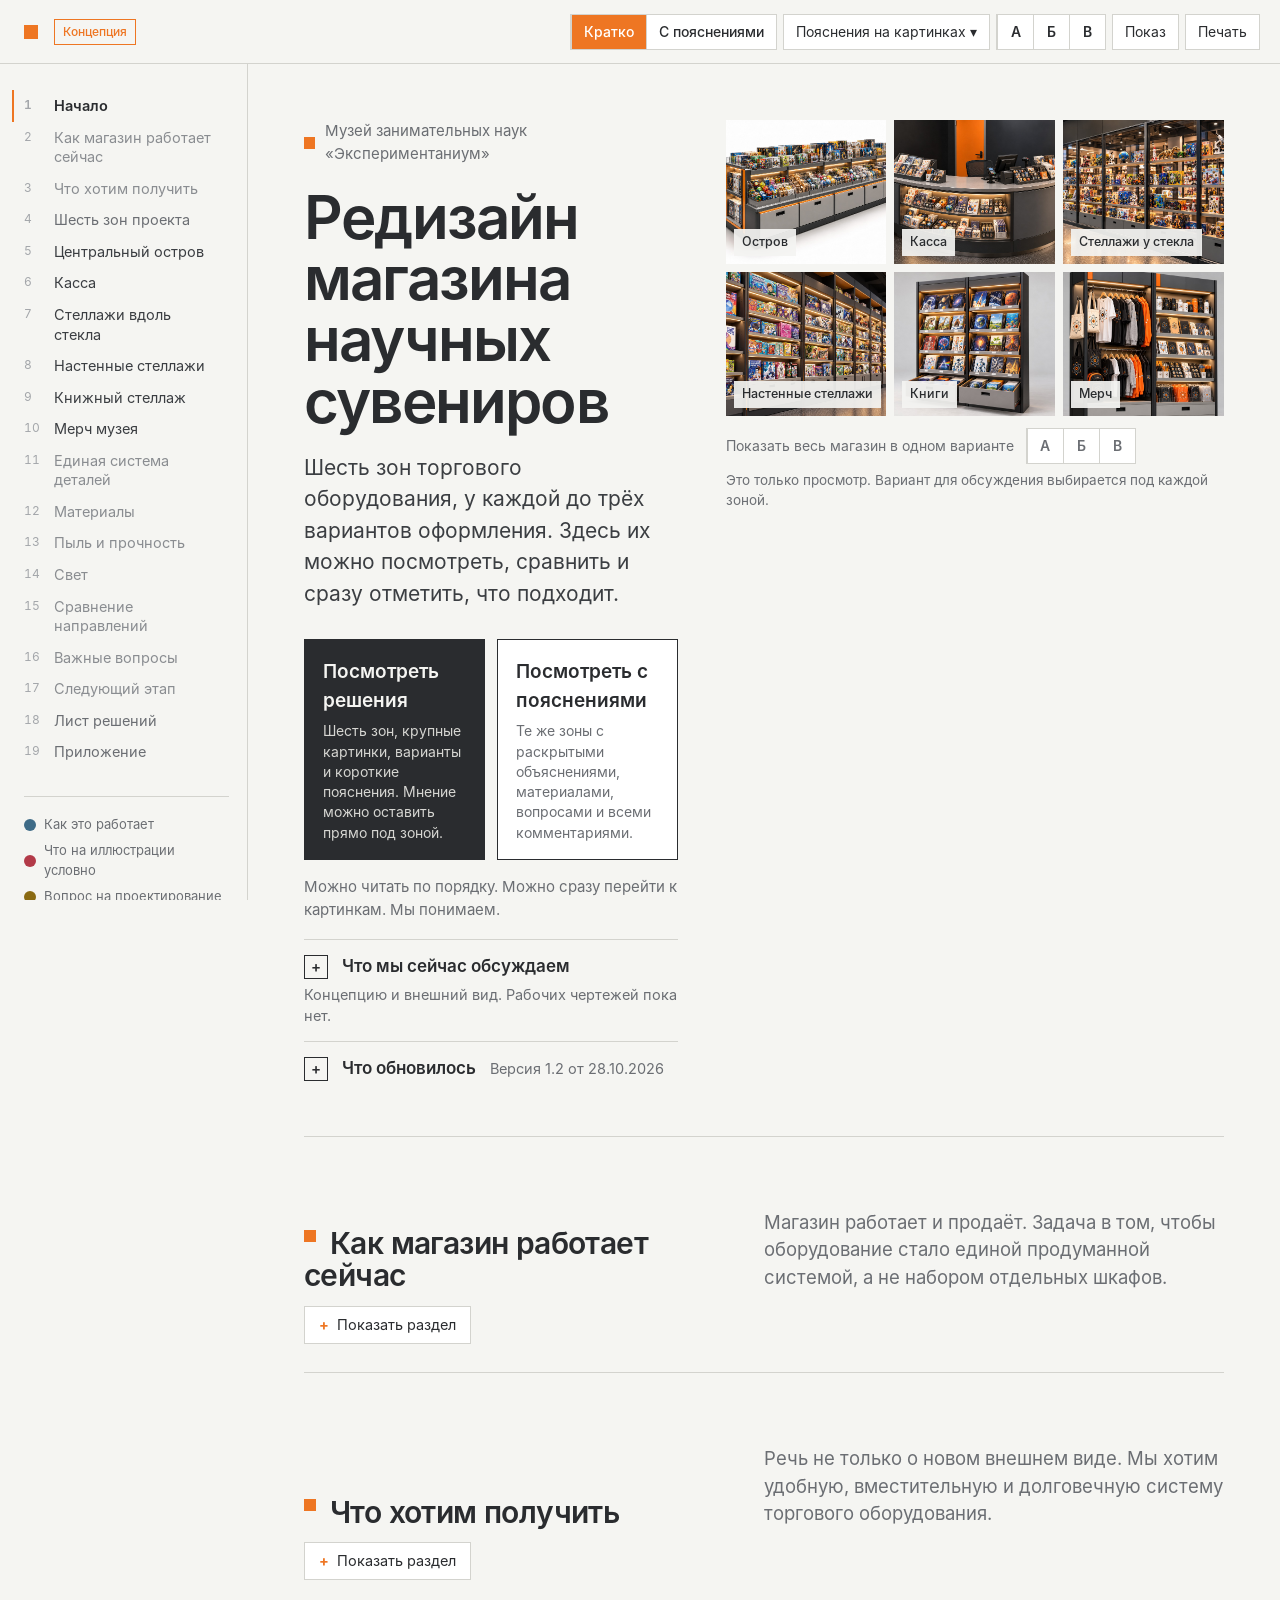
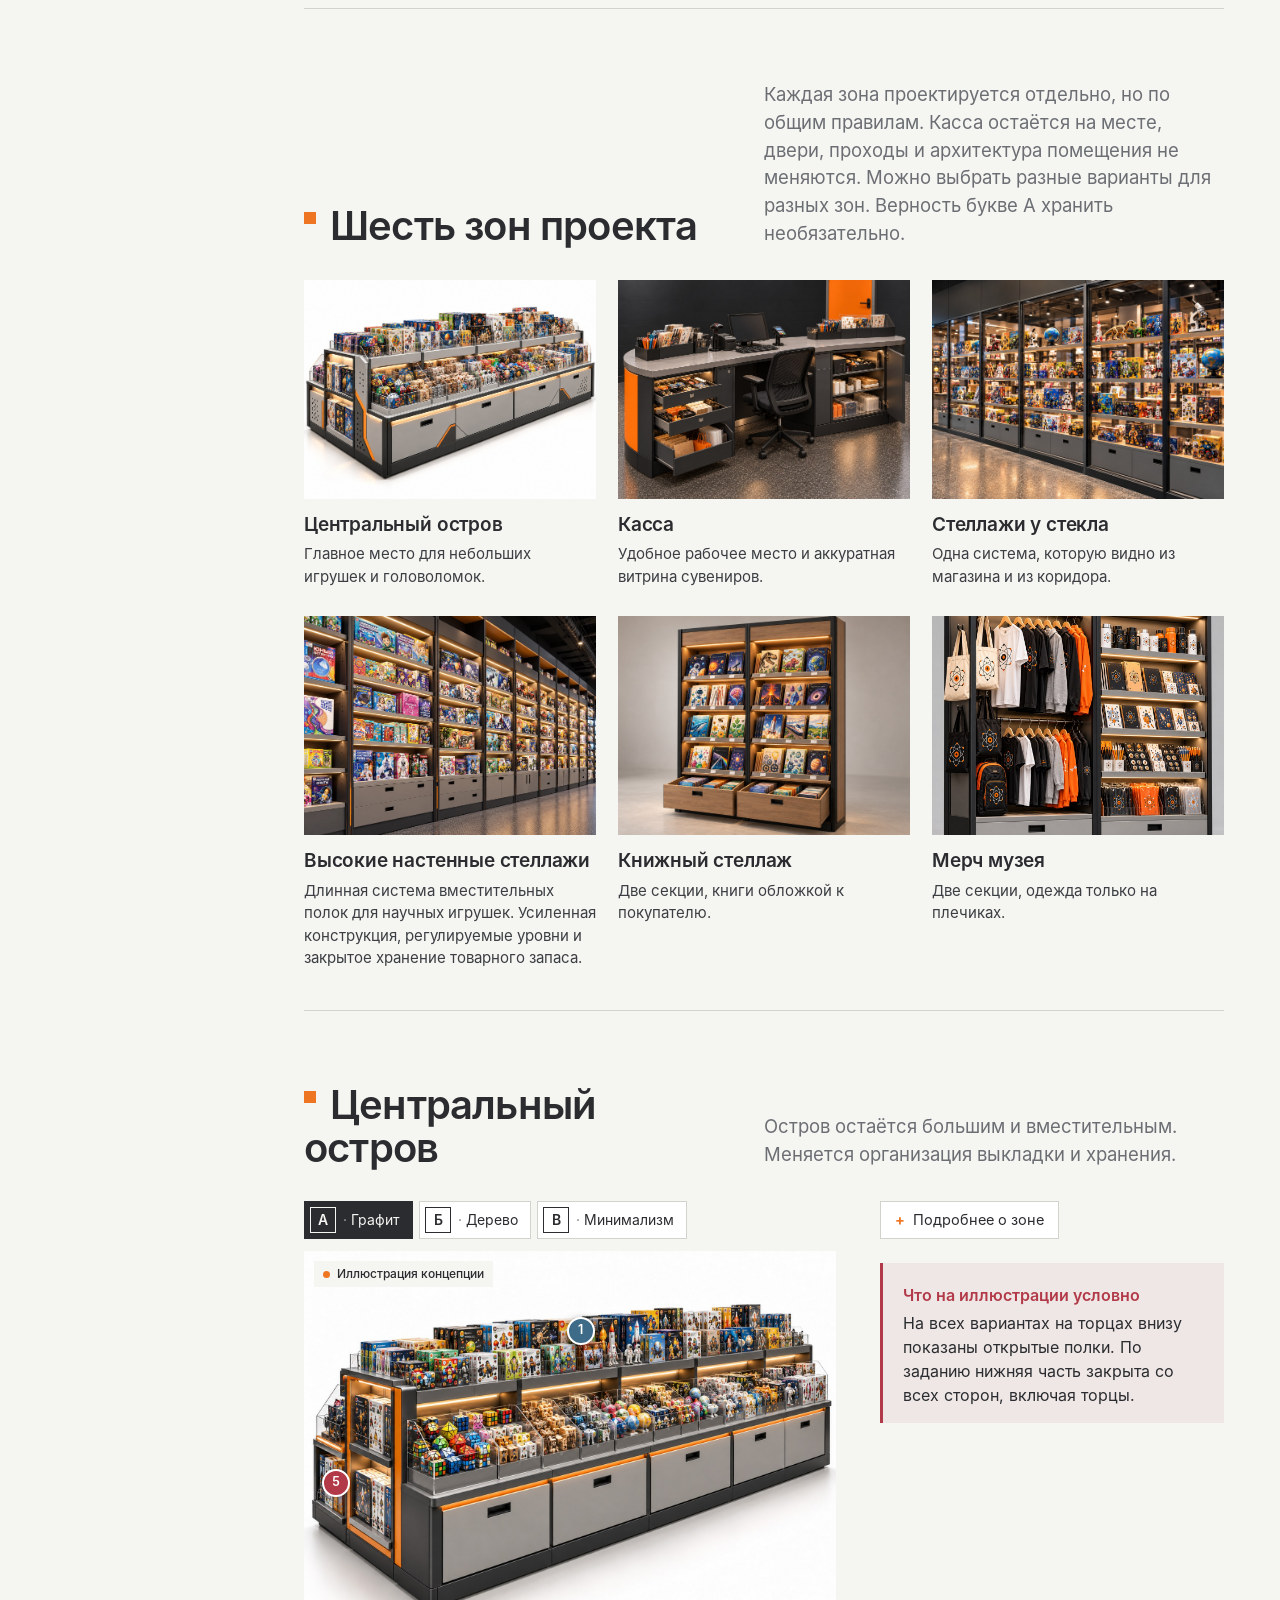
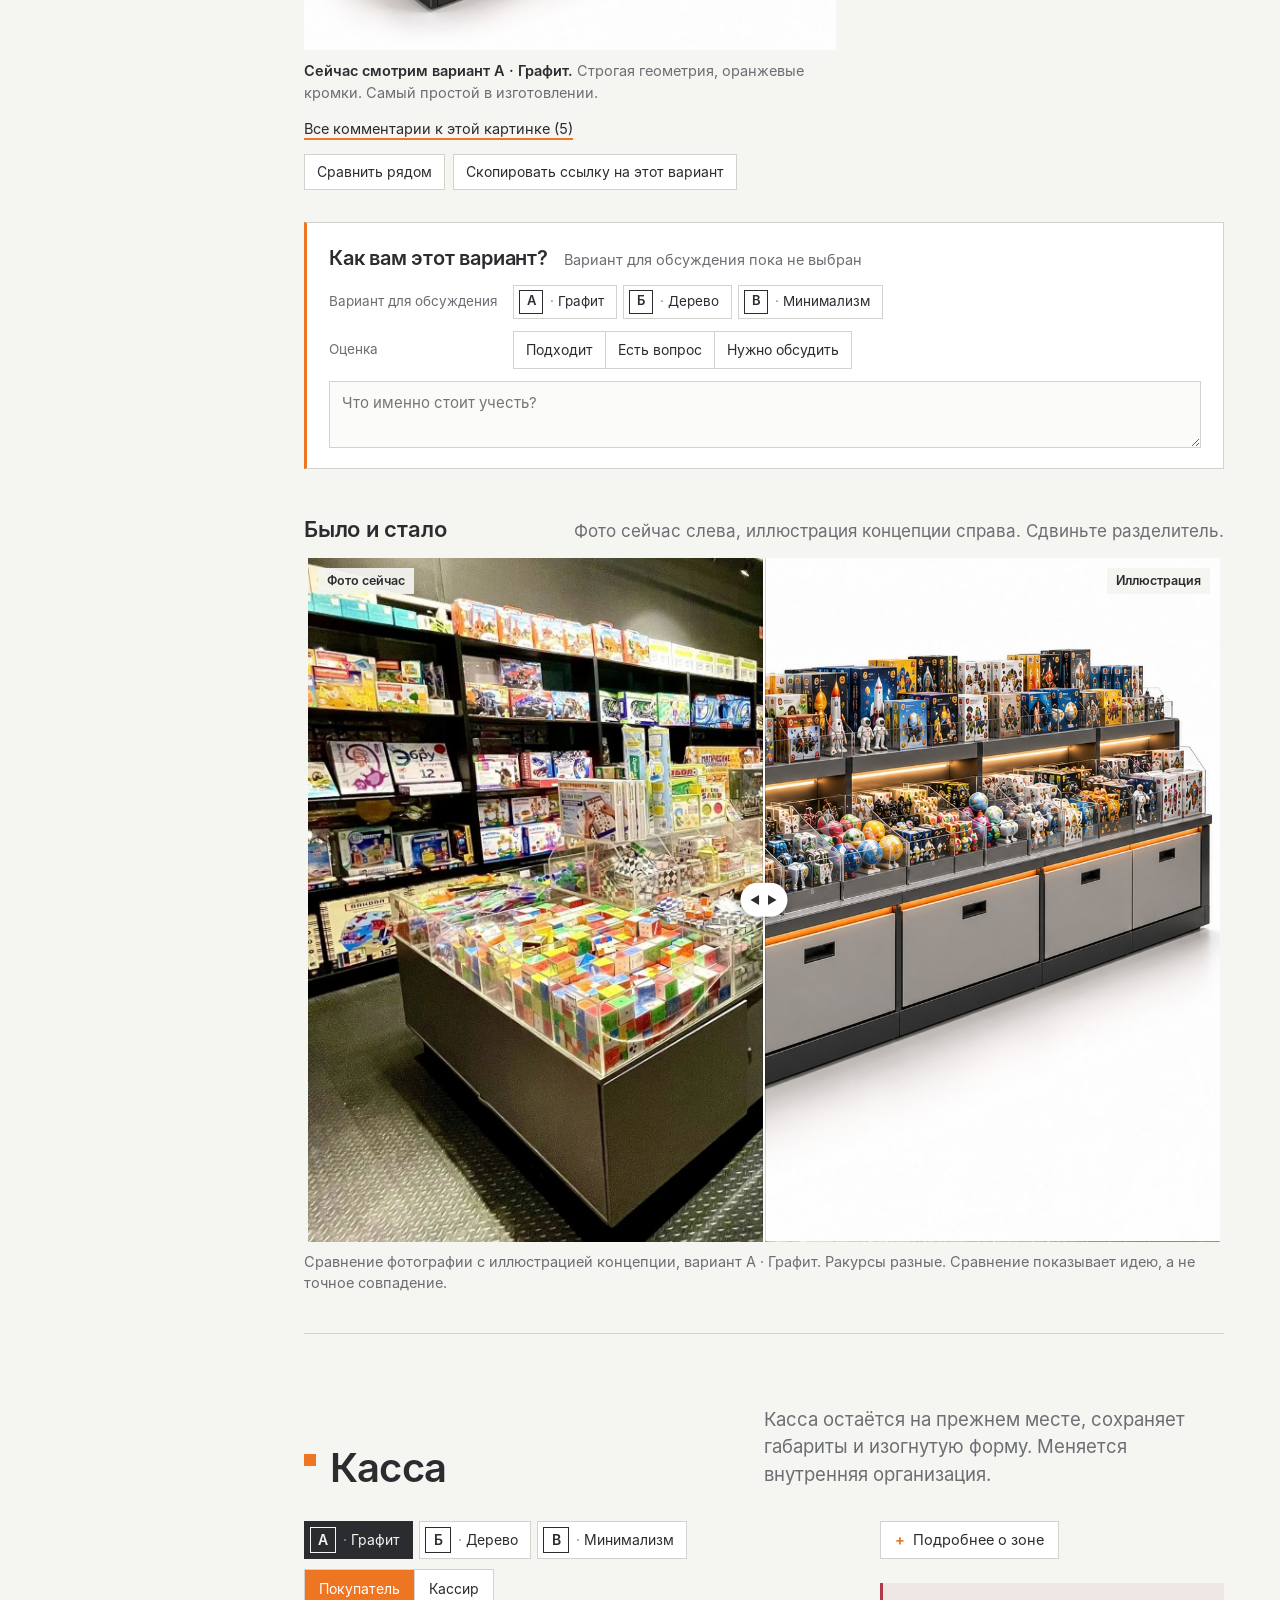
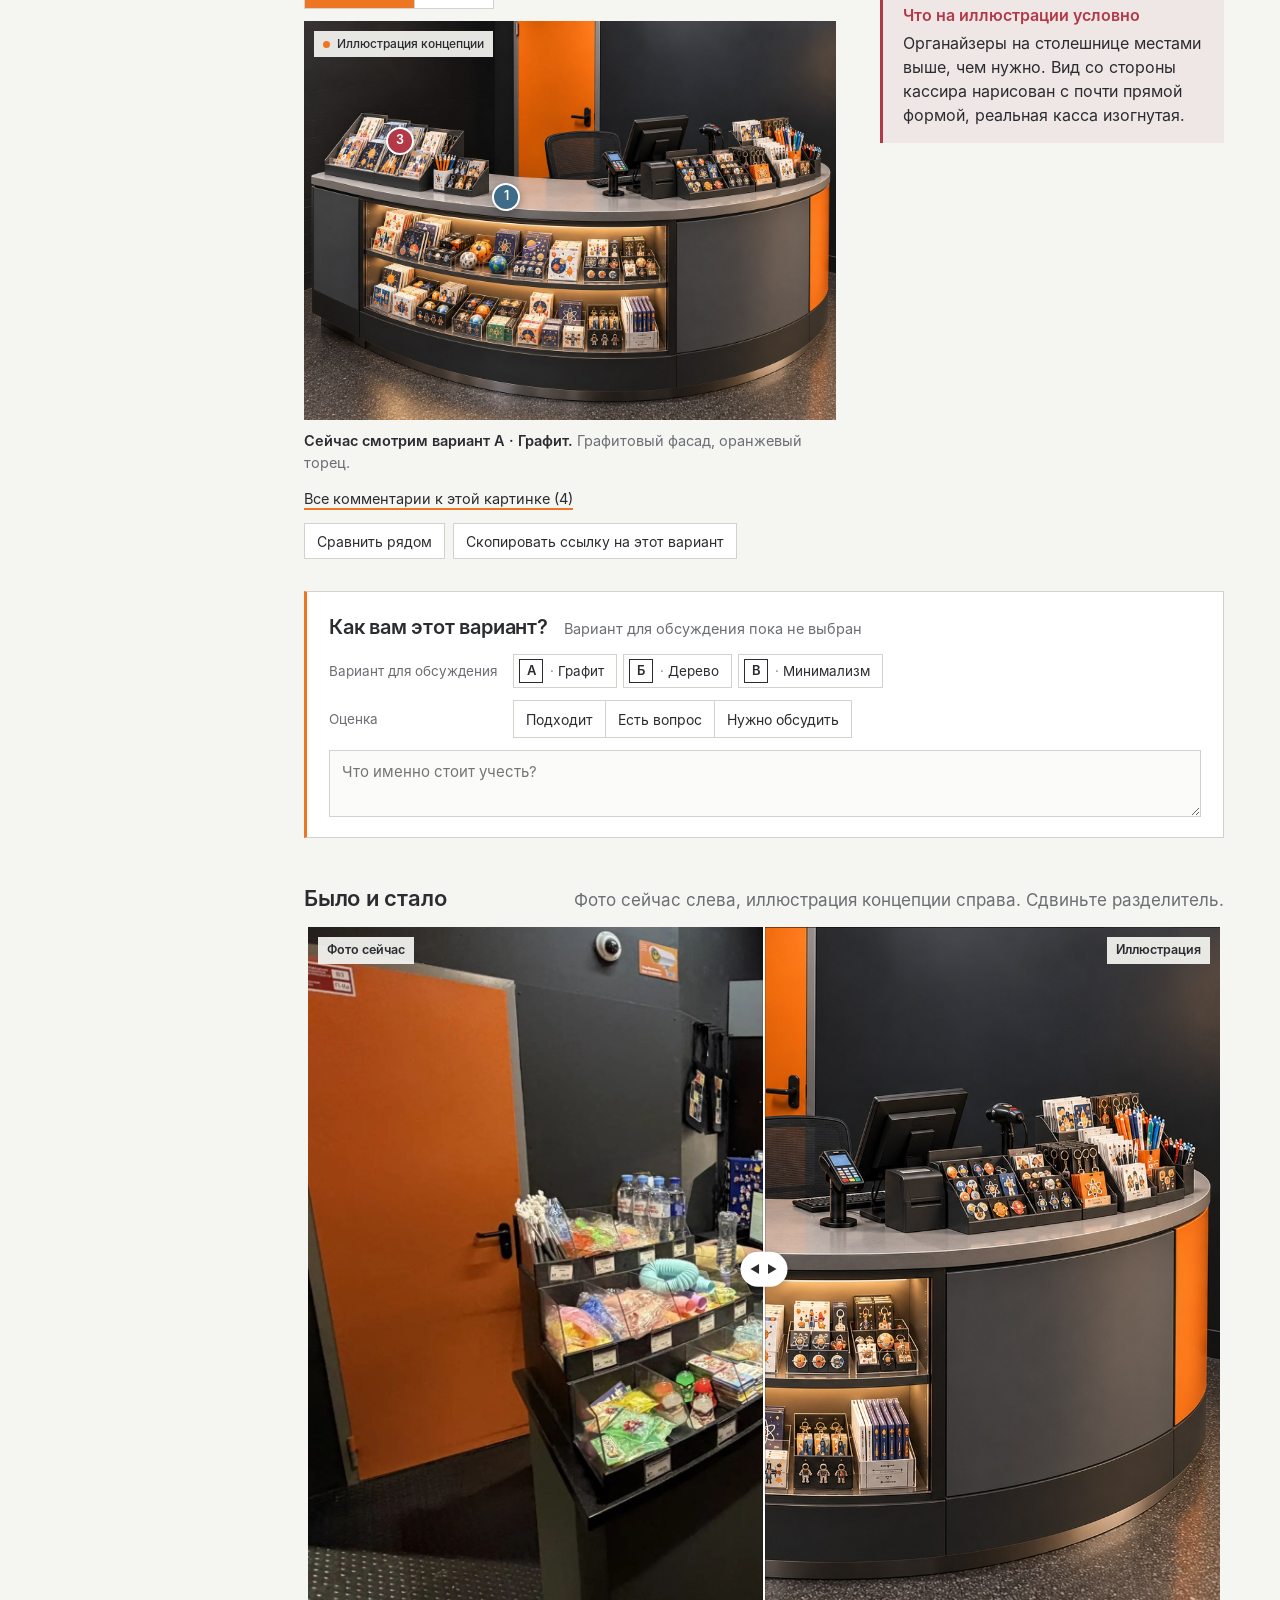
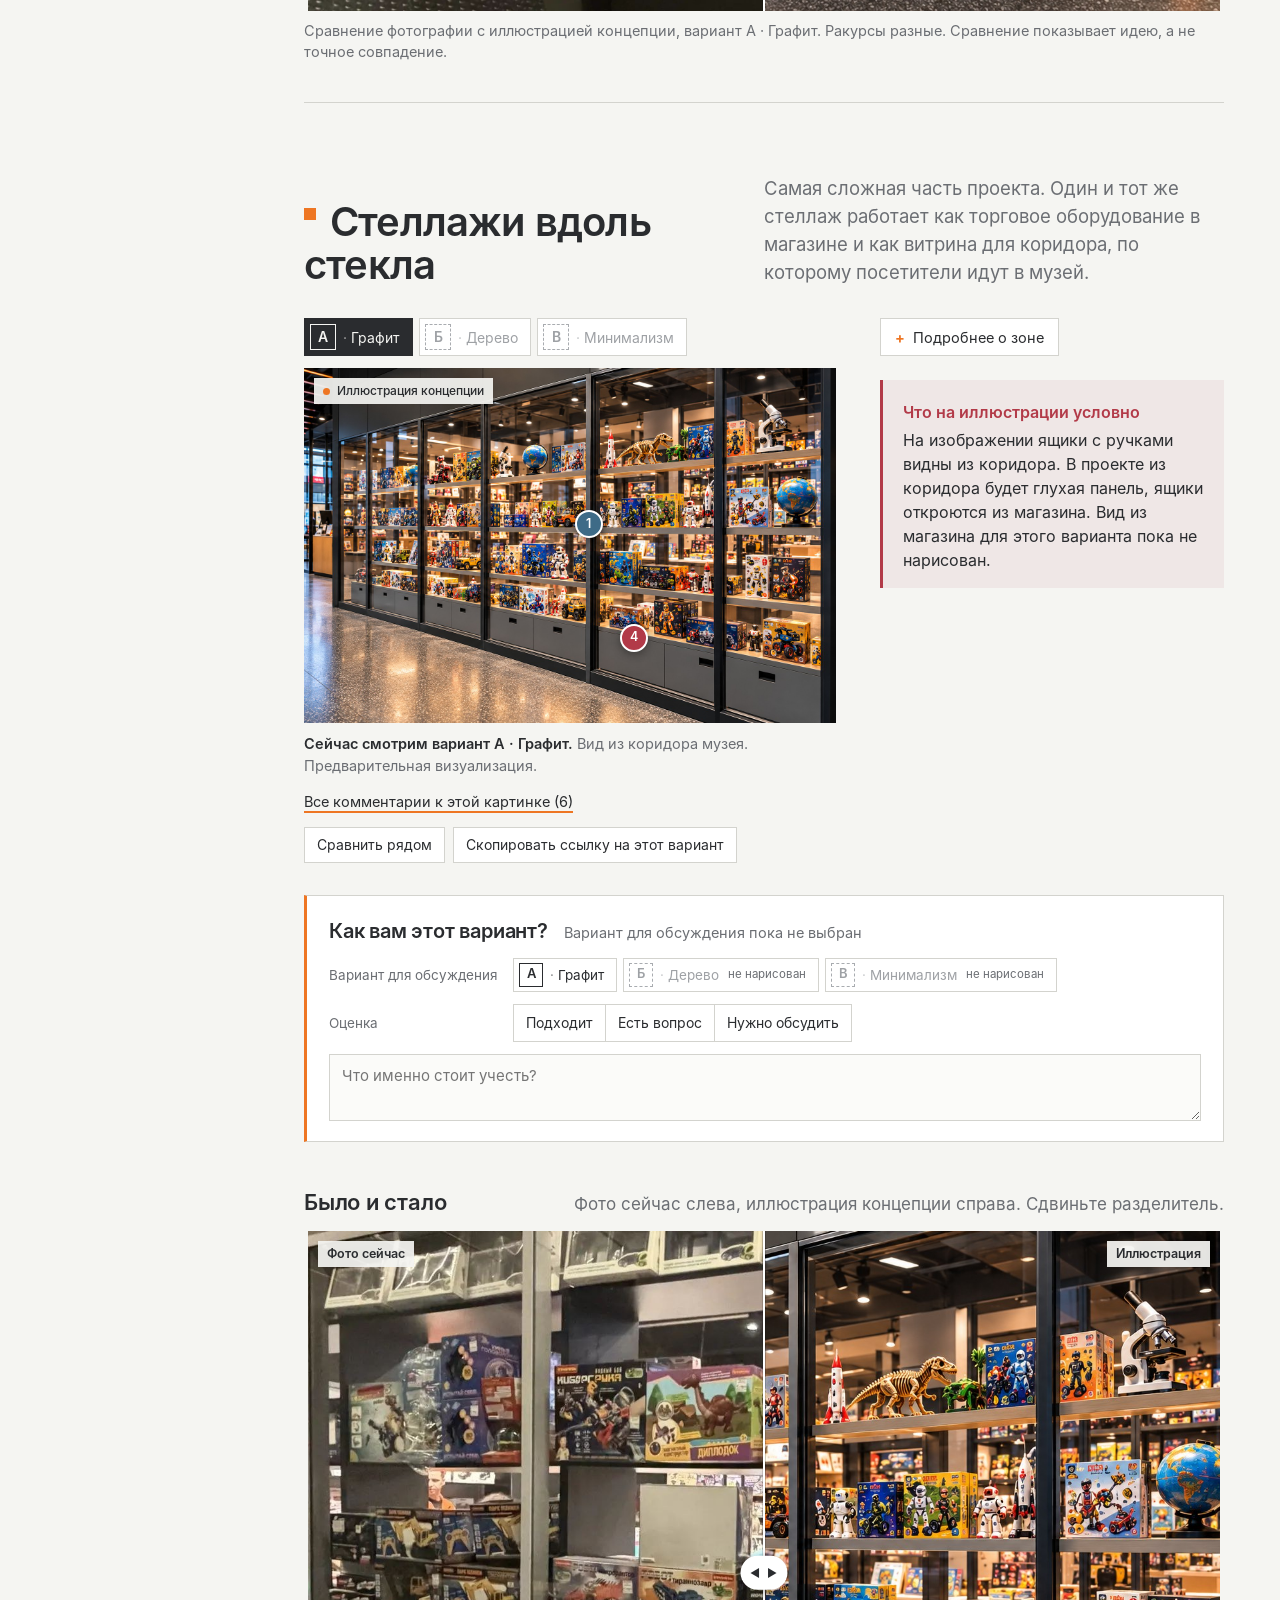
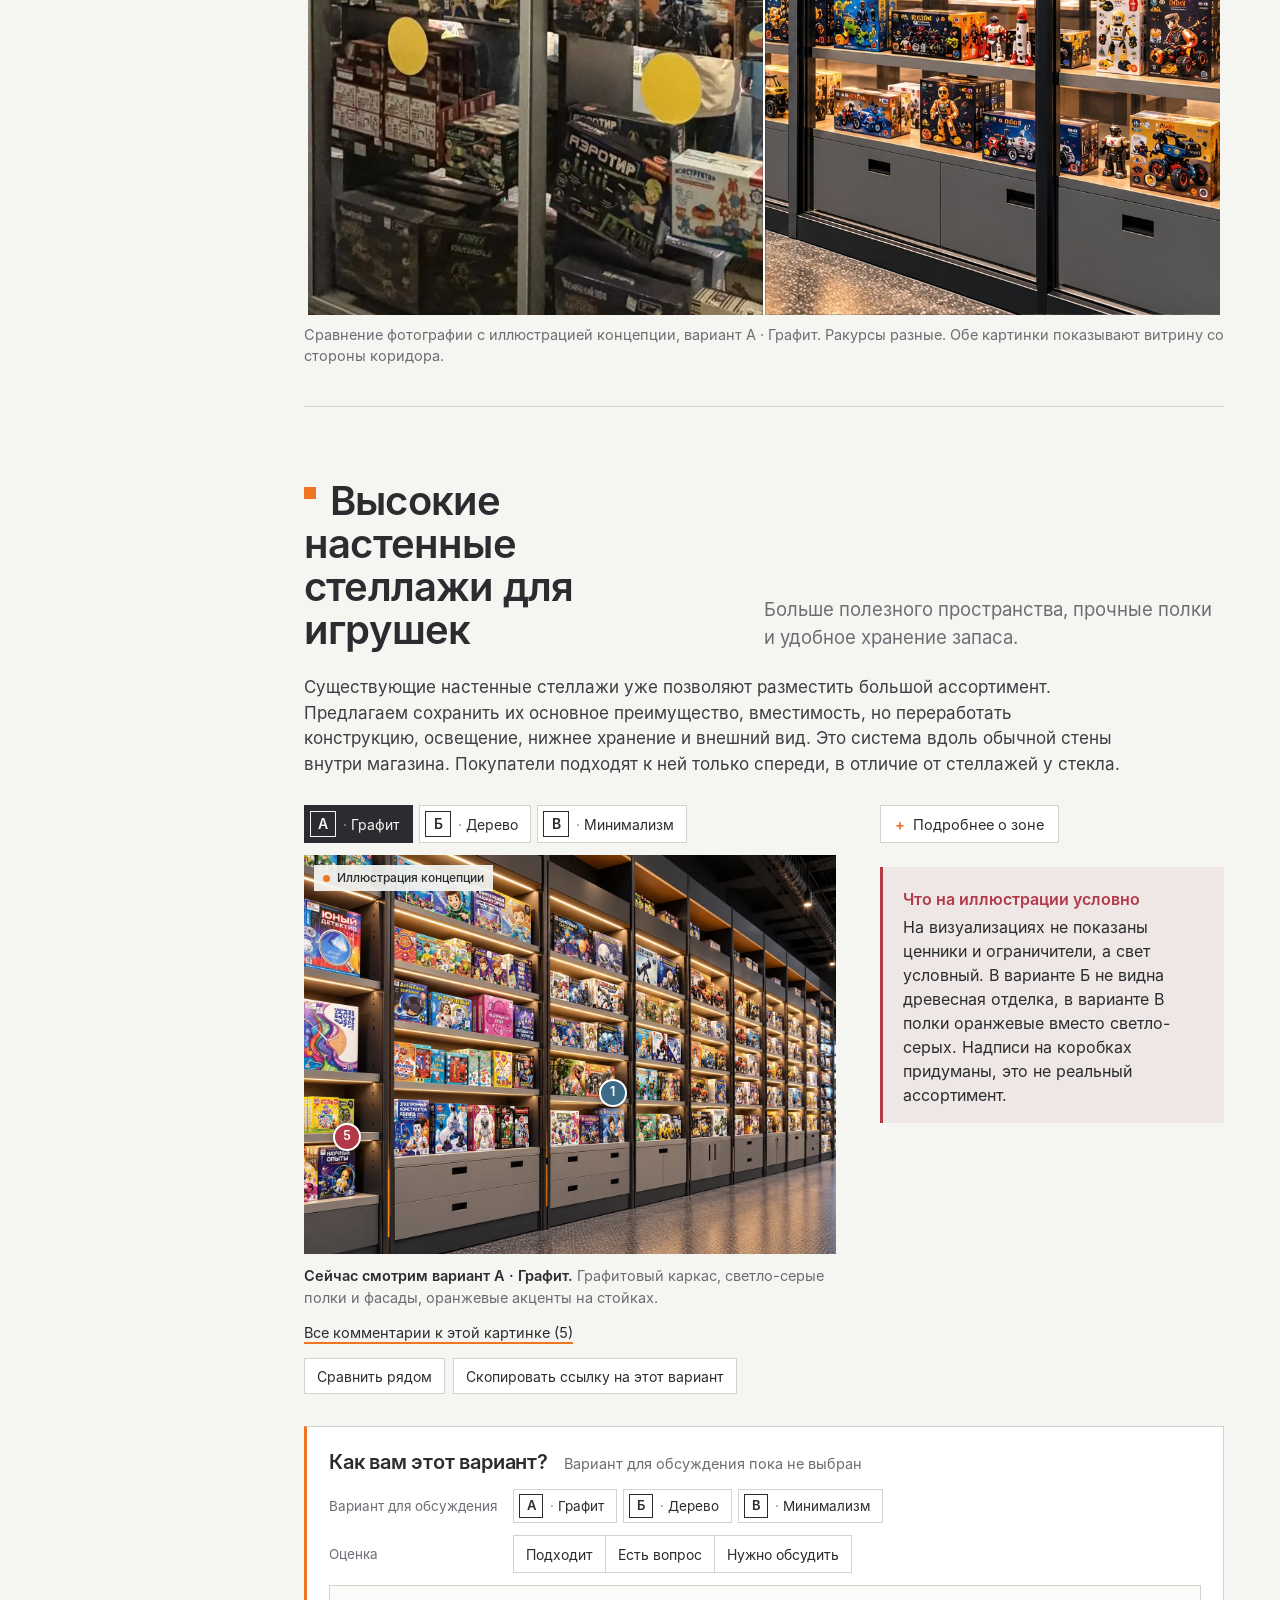
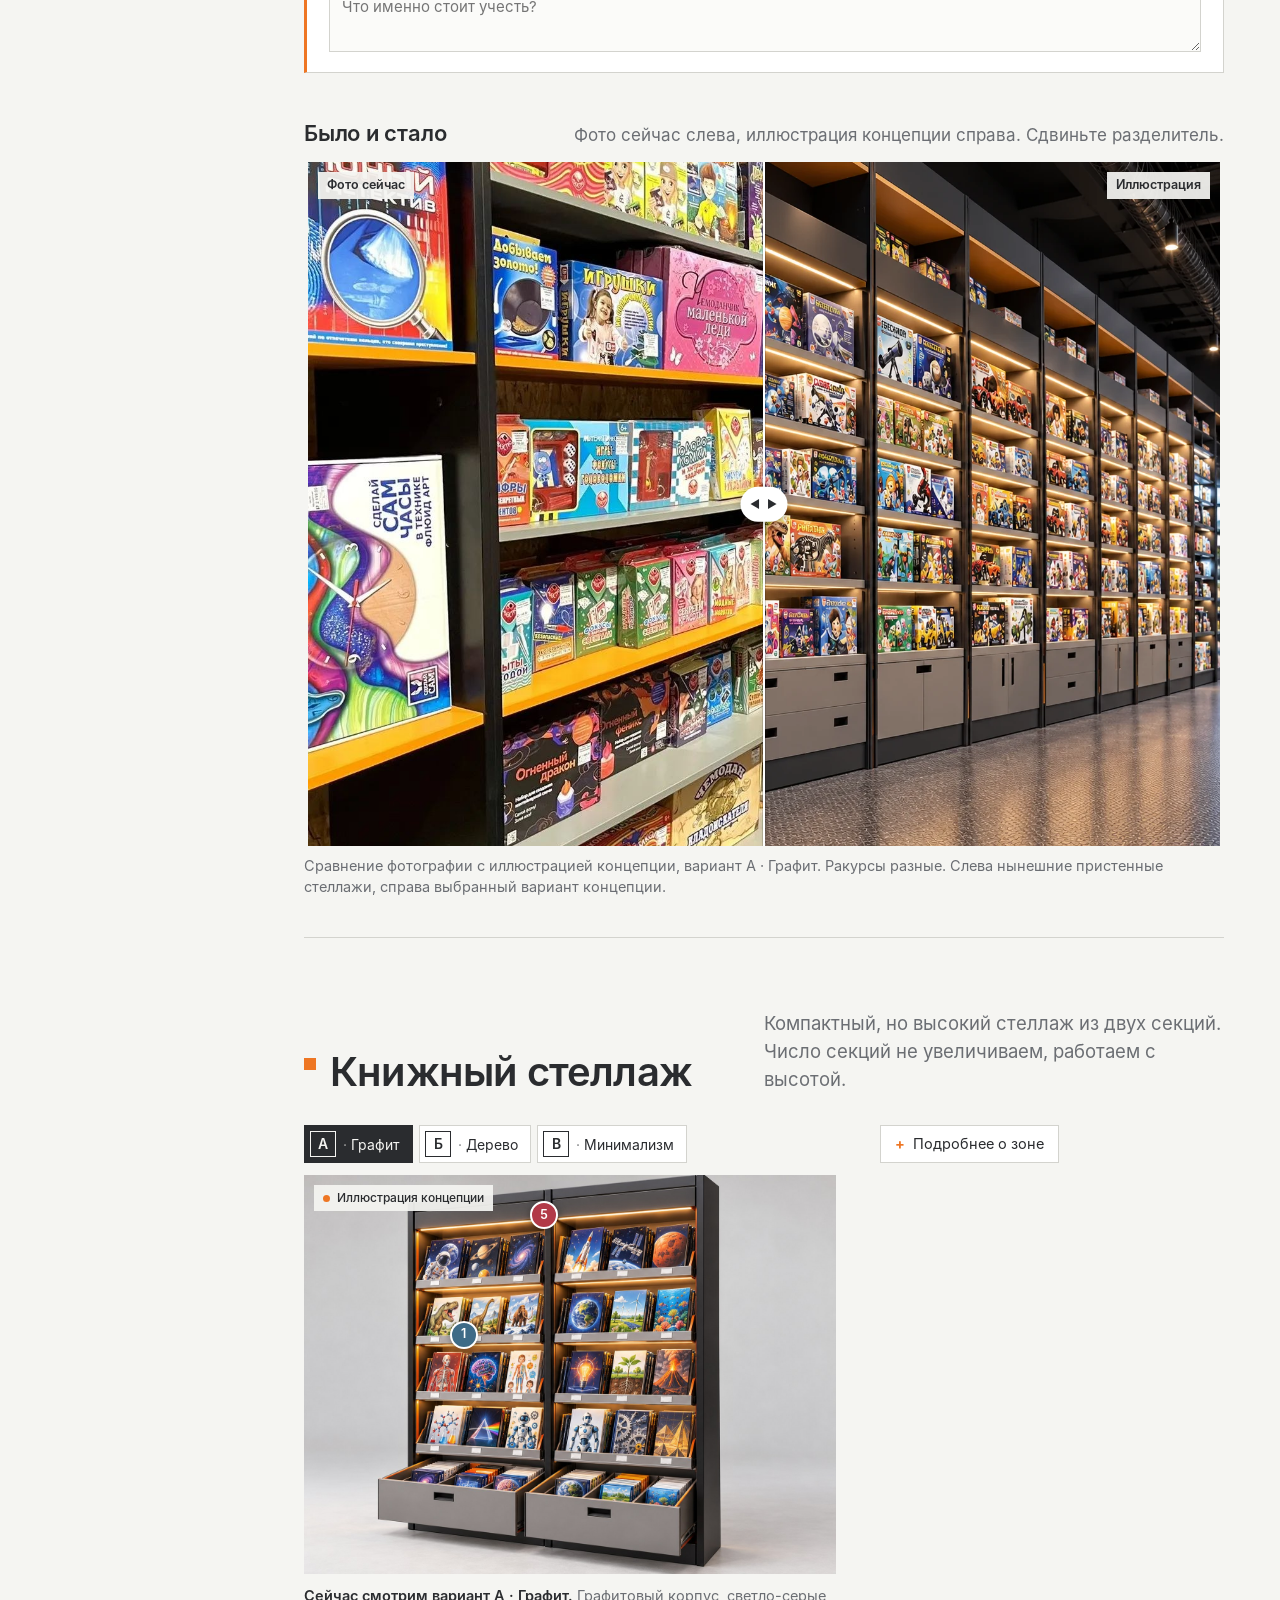
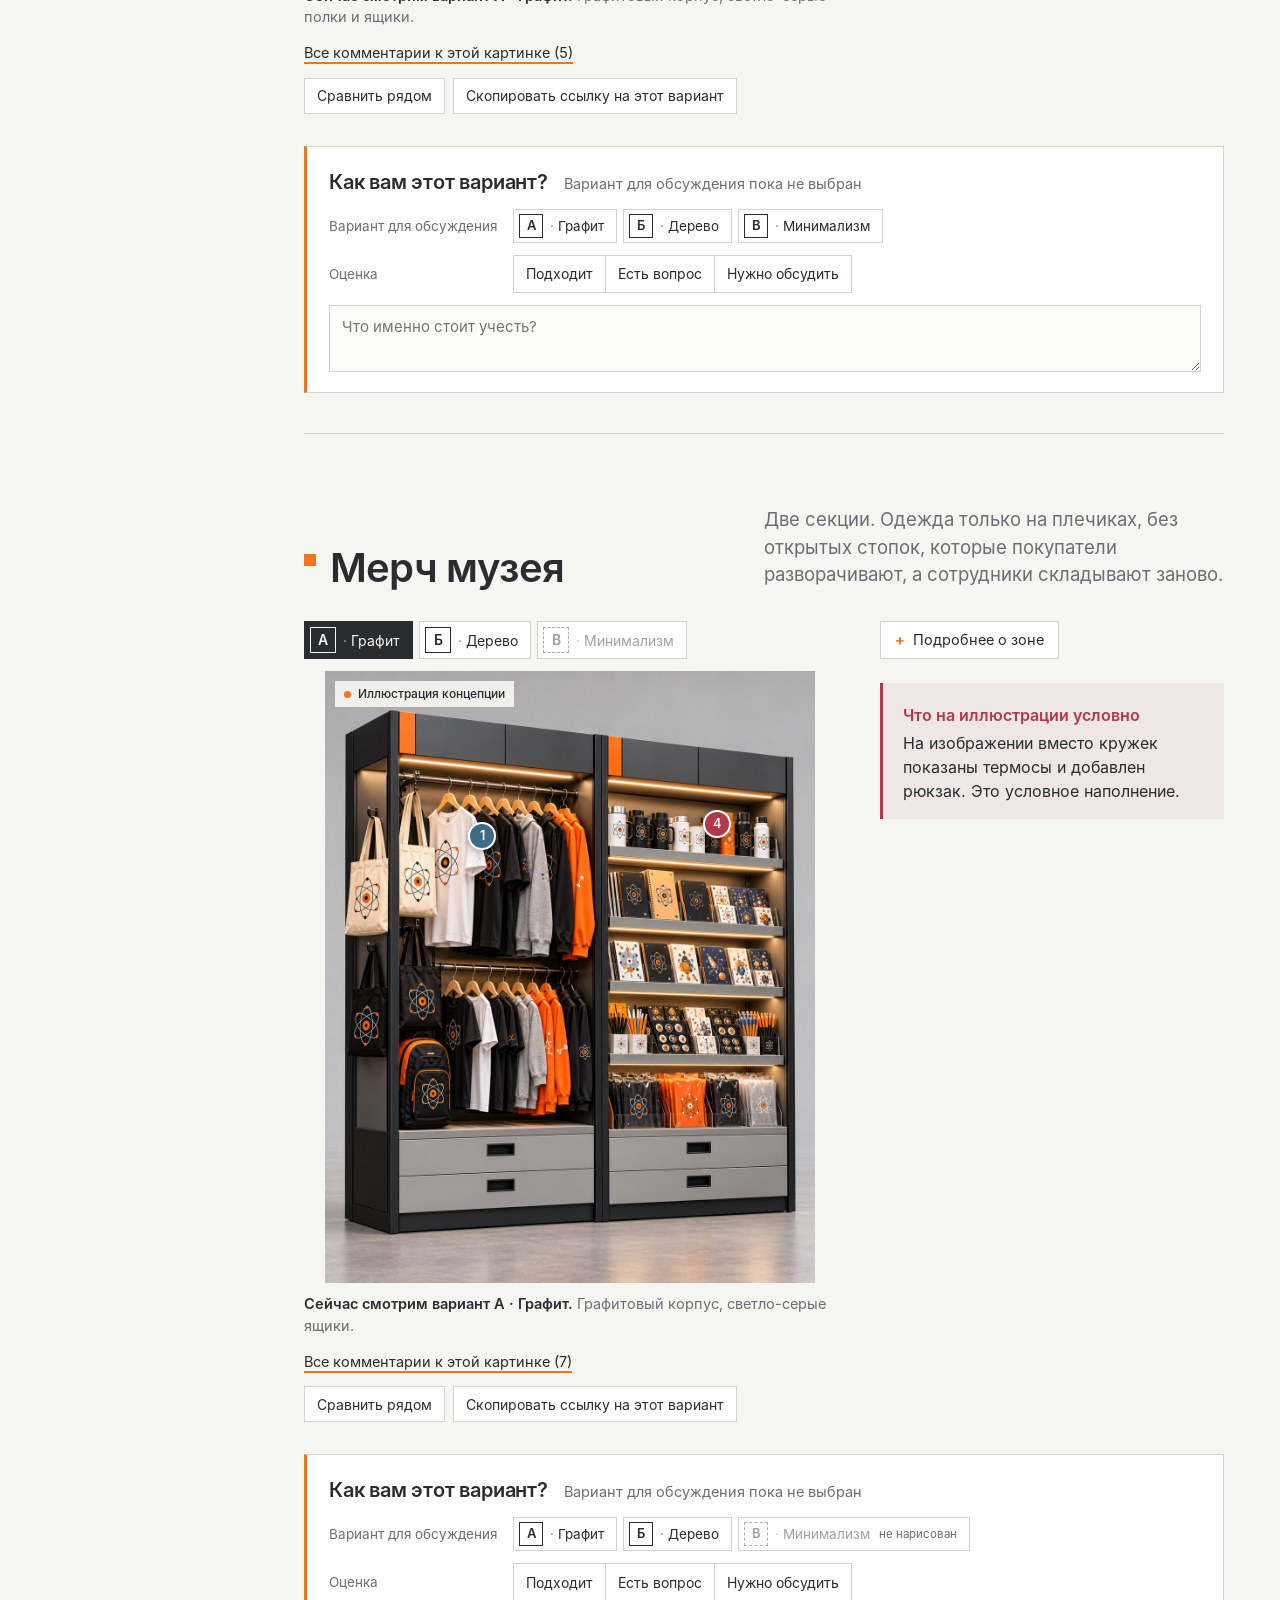
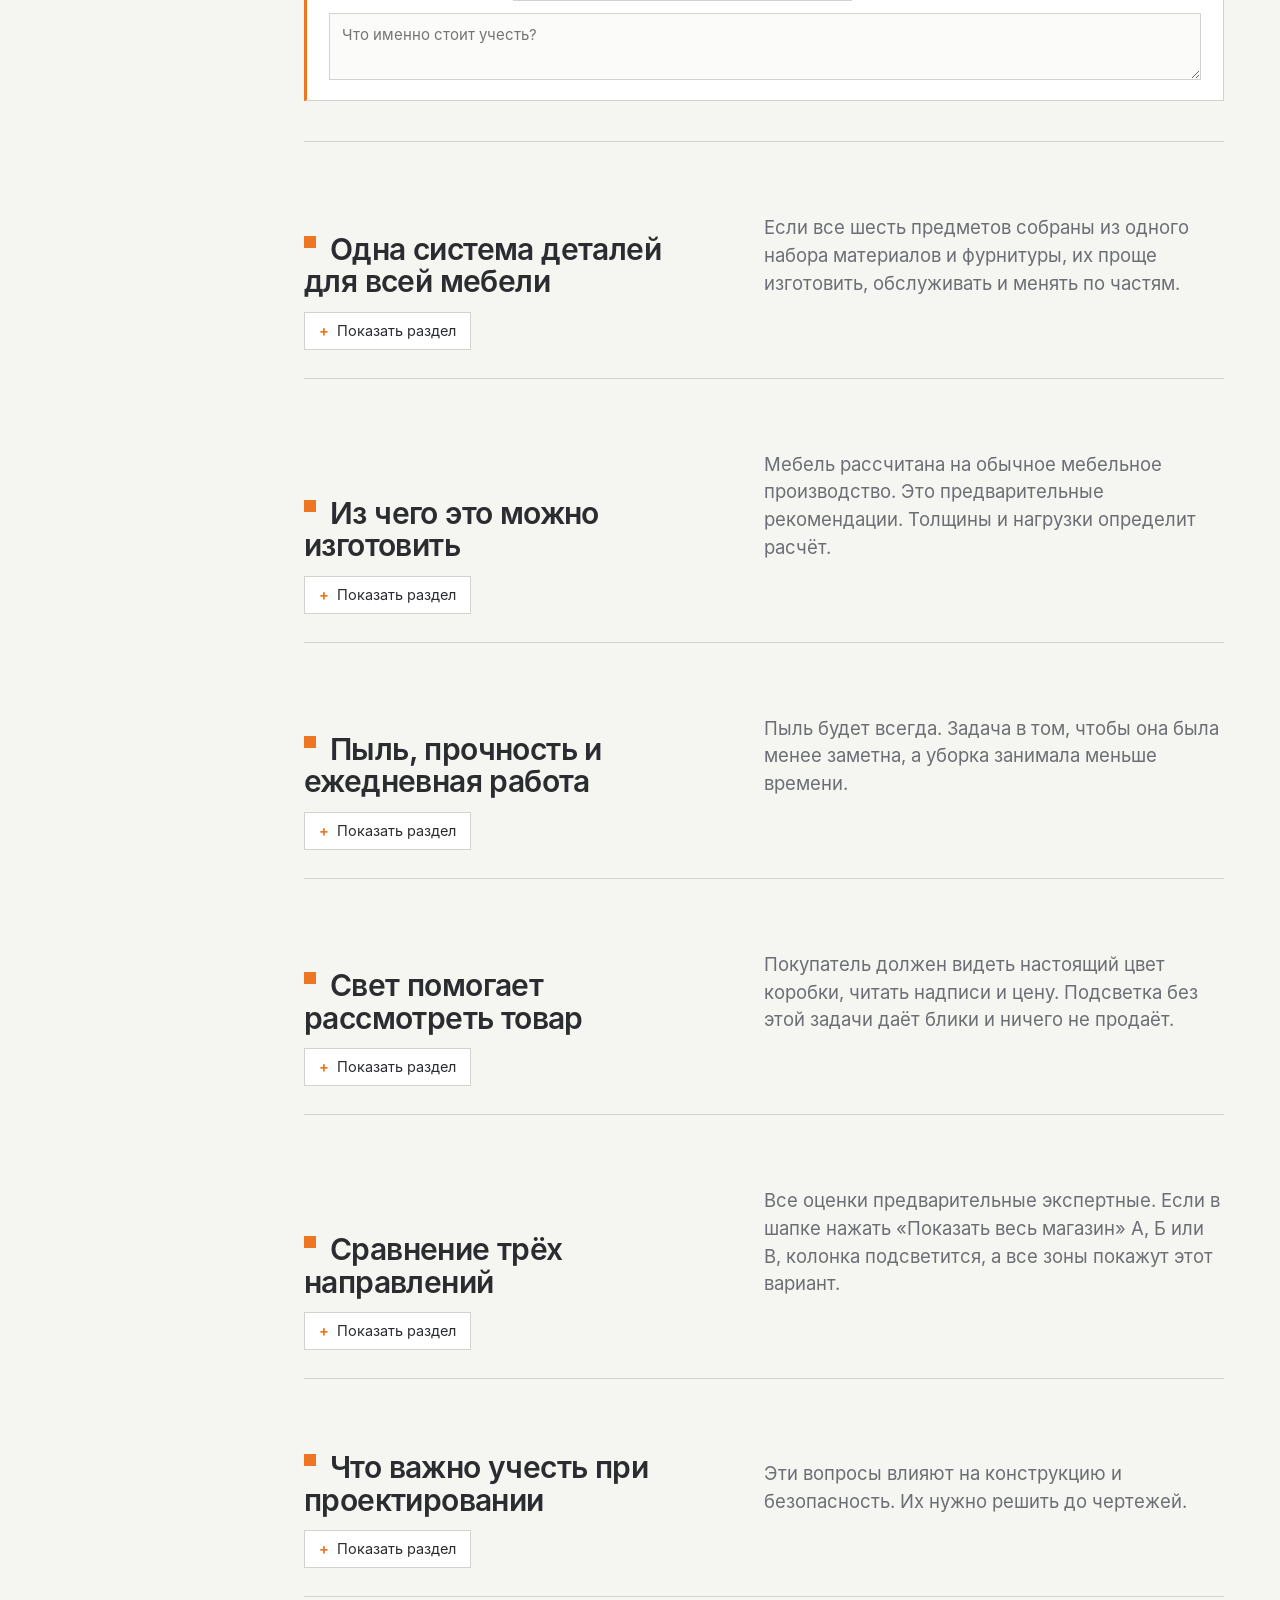
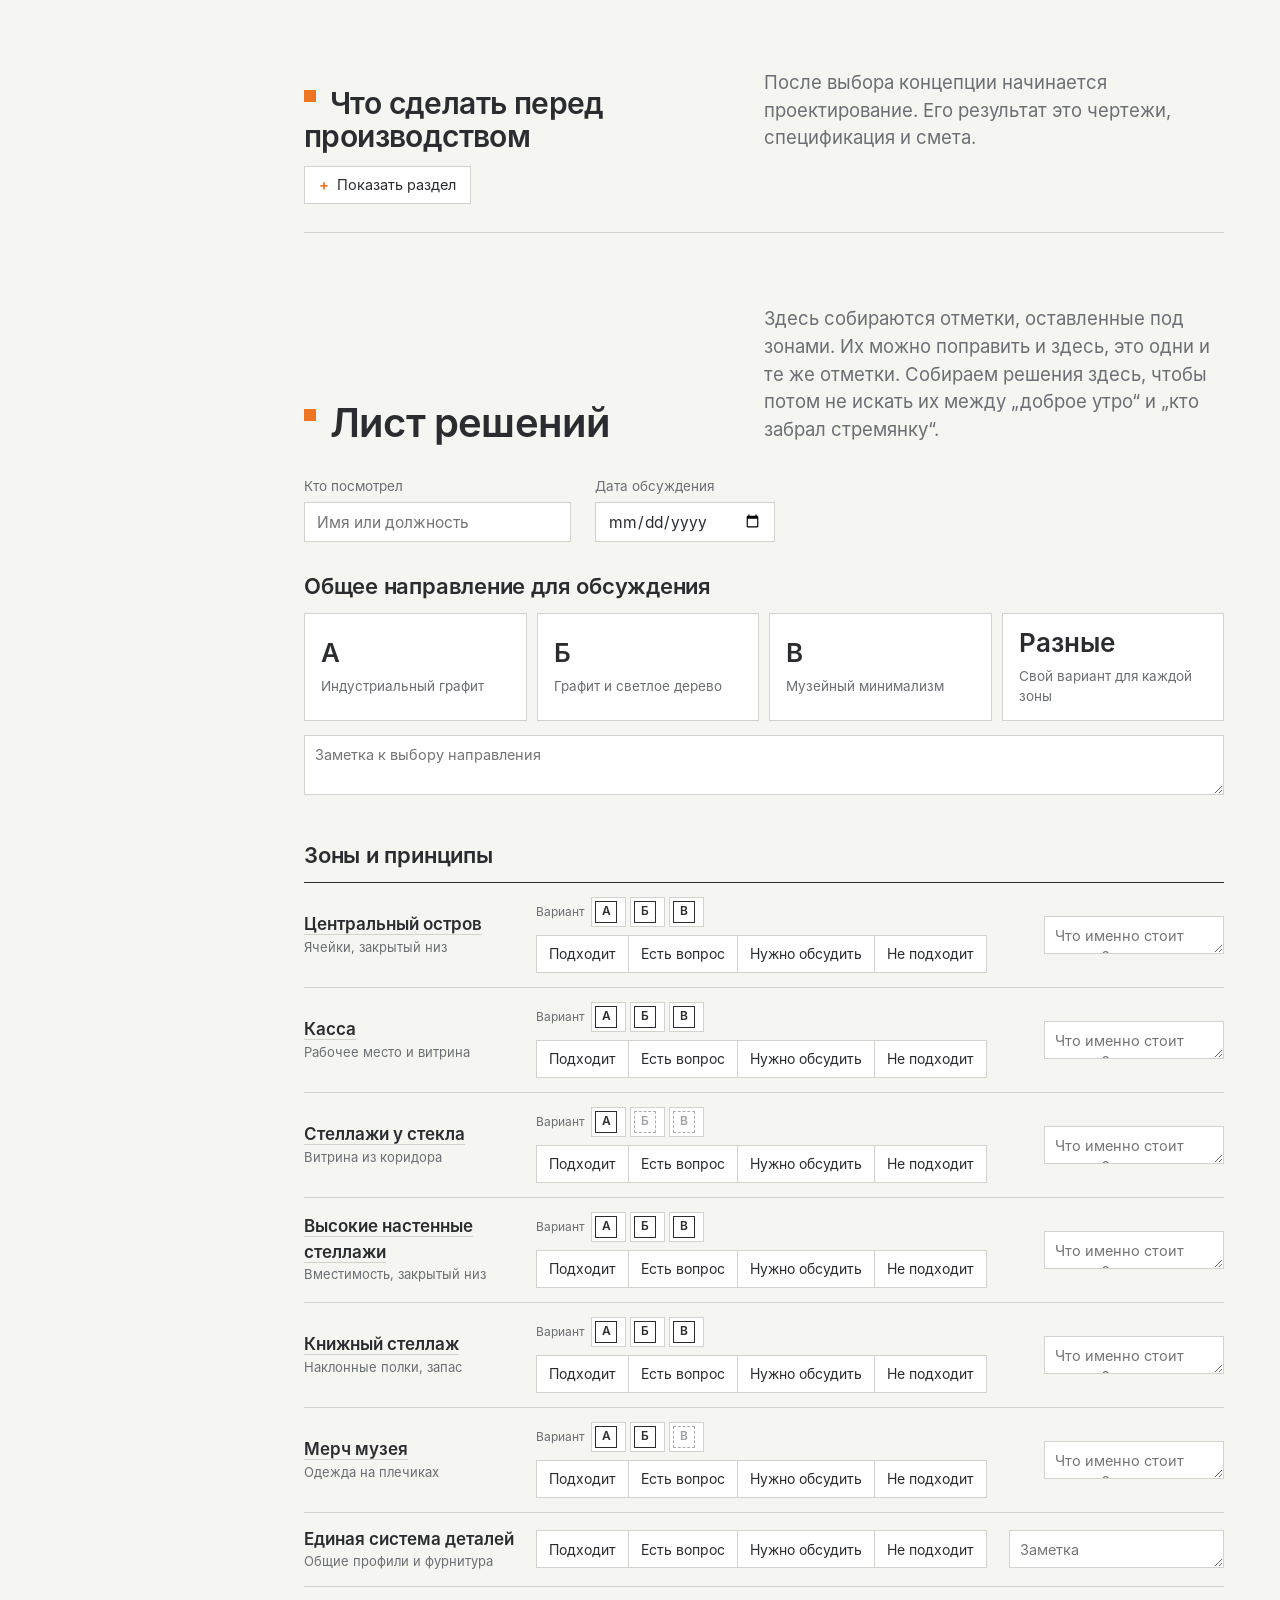
==== commit 543c5c1c: "Версия 1.2: просмотр кратко и с пояснениями, сравнение рядом, отзывы у зон - Два способа просмотра о" ====
--- a/index.html
+++ b/index.html
@@ -13,14 +13,33 @@
      БЛОК ДАННЫХ
      Здесь лежат варианты, комментарии на изображениях, подсказки по терминам
      и пункты листа решений. Координаты меток x и y в процентах от картинки.
-     Типы комментариев: func (как это работает), diff (отличие от задания),
+     Типы комментариев: func (как это работает), diff (что на иллюстрации условно),
      q (вопрос на проектирование), tip (совет специалиста).
      ===================================================================== -->
 <script>
 window.DATA = {
+  /* Версия документа. Историю дополняйте только реальными изменениями. */
+  doc: {
+    version: "1.2",
+    date: "28.10.2026",
+    log: [
+      { v: "1.2", d: "28.10.2026", items: [
+        "Два способа просмотра: кратко и с пояснениями.",
+        "Сравнение двух вариантов одной зоны рядом.",
+        "Отметка и комментарий под каждой зоной, связанные с листом решений.",
+        "Выбор варианта для обсуждения отделён от просмотра.",
+        "Ключевые метки на картинках и список всех комментариев под изображением.",
+        "Сохранение и загрузка файла отметок, поля «Кто посмотрел» и «Дата обсуждения».",
+        "Продолжение с места остановки и ссылка на конкретный вариант."
+      ] },
+      { v: "1.1", d: "27.10.2026", items: ["Добавлена шестая зона: высокие настенные стеллажи для игрушек."] },
+      { v: "1.0", d: "27.10.2026", items: ["Первая публикация: пять зон, варианты оформления, комментарии и лист решений."] }
+    ]
+  },
+
   types: {
     func: { label: "Как это работает" },
-    diff: { label: "Отличие от задания" },
+    diff: { label: "Что на иллюстрации условно" },
     q:    { label: "Вопрос на проектирование" },
     tip:  { label: "Совет специалиста" }
   },
@@ -268,22 +287,20 @@
       { id: "a", l: "А", t: "Индустриальный графит" },
       { id: "b", l: "Б", t: "Графит и светлое дерево" },
       { id: "c", l: "В", t: "Музейный минимализм" },
-      { id: "mix", l: "А+В", t: "Сочетание направлений" }
+      { id: "mix", l: "Разные", t: "Свой вариант для каждой зоны" }
     ],
     items: [
-      { id: "island", name: "Центральный остров", sub: "Ячейки, закрытый низ" },
-      { id: "cash", name: "Касса", sub: "Рабочее место и витрина" },
-      { id: "glass", name: "Стеллажи у стекла", sub: "Витрина из коридора" },
-      { id: "wall", name: "Высокие настенные стеллажи", sub: "Вместимость, закрытый низ" },
-      { id: "books", name: "Книжный стеллаж", sub: "Наклонные полки, запас" },
-      { id: "merch", name: "Мерч музея", sub: "Одежда на плечиках" },
+      { id: "island", zone: true, name: "Центральный остров", sub: "Ячейки, закрытый низ" },
+      { id: "cash", zone: true, name: "Касса", sub: "Рабочее место и витрина" },
+      { id: "glass", zone: true, name: "Стеллажи у стекла", sub: "Витрина из коридора" },
+      { id: "wall", zone: true, name: "Высокие настенные стеллажи", sub: "Вместимость, закрытый низ" },
+      { id: "books", zone: true, name: "Книжный стеллаж", sub: "Наклонные полки, запас" },
+      { id: "merch", zone: true, name: "Мерч музея", sub: "Одежда на плечиках" },
       { id: "system", name: "Единая система деталей", sub: "Общие профили и фурнитура" },
       { id: "materials", name: "Материалы", sub: "Предварительные рекомендации" },
       { id: "light", name: "Свет", sub: "3500 К, профиль с рассеивателем" },
       { id: "wall-q-closed", group: "Высокие настенные стеллажи. Вопросы", name: "Закрытое нижнее хранение", sub: "Переходим на ящики и шкафы внизу?" },
       { id: "wall-q-top", group: "Высокие настенные стеллажи. Вопросы", name: "Верхние закрытые секции", sub: "Нужны ли они?" },
-      { id: "wall-q-variant", group: "Высокие настенные стеллажи. Вопросы", name: "Вариант оформления", sub: "Какой предпочтителен?",
-        options: [{ v: "a", t: "А" }, { v: "b", t: "Б" }, { v: "c", t: "В" }] },
       { id: "wall-q-density", group: "Высокие настенные стеллажи. Вопросы", name: "Плотность выкладки", sub: "Сохраняем предложенную?" },
       { id: "wall-q-light", group: "Высокие настенные стеллажи. Вопросы", name: "Освещение", sub: "Нужна более глубокая проработка?" }
     ]
@@ -295,28 +312,35 @@
 <header id="topbar">
   <button class="ctl" id="menuBtn" aria-label="Разделы">☰ Разделы</button>
   <div class="brand"><span class="sq"></span><span class="t">Экспериментаниум. Редизайн магазина</span></div>
-  <span class="stamp">Концепция. Не для производства</span>
+  <span class="stamp">Концепция</span>
   <span class="spacer"></span>
   <button class="ctl" id="viewBtn" aria-label="Настройки показа">Вид</button>
   <div class="controls">
-    <button class="sw" id="cToggle" role="switch" aria-checked="true">Комментарии <span class="track"></span></button>
-    <div class="dd">
-      <button class="ctl" aria-haspopup="true">Типы ▾</button>
+    <div class="seg mode-seg" role="group" aria-label="Способ просмотра">
+      <button data-mode="quick" aria-pressed="true">Кратко</button>
+      <button data-mode="detail" aria-pressed="false">С пояснениями</button>
+    </div>
+    <div class="dd" id="notesDd">
+      <button class="ctl" aria-haspopup="true" aria-expanded="false">Пояснения на картинках ▾</button>
       <div class="dd-panel">
+        <button class="sw" id="cToggle" role="switch" aria-checked="true">Показывать цифры <span class="track"></span></button>
+        <button class="sw" id="allToggle" role="switch" aria-checked="false">Показать все пояснения <span class="track"></span></button>
+        <button class="sw" id="diffToggle" role="switch" aria-checked="false">Только «что условно» <span class="track"></span></button>
+        <div class="dd-sub">Типы комментариев</div>
         <label><input type="checkbox" value="func" checked><span class="dot func"></span>Как это работает</label>
-        <label><input type="checkbox" value="diff" checked><span class="dot diff"></span>Отличие от задания</label>
+        <label><input type="checkbox" value="diff" checked><span class="dot diff"></span>Что на иллюстрации условно</label>
         <label><input type="checkbox" value="q" checked><span class="dot q"></span>Вопрос на проектирование</label>
         <label><input type="checkbox" value="tip" checked><span class="dot tip"></span>Совет специалиста</label>
+        <p class="dd-hint">Цифры на картинках можно нажимать. Здесь это приветствуется.</p>
       </div>
     </div>
-    <div class="seg" id="globalSeg" role="group" aria-label="Весь магазин в одном варианте">
-      <span class="lbl">Весь магазин</span>
-      <button data-g="a" aria-pressed="false" title="Индустриальный графит">А</button>
-      <button data-g="b" aria-pressed="false" title="Графит и светлое дерево">Б</button>
-      <button data-g="c" aria-pressed="false" title="Музейный минимализм">В</button>
-    </div>
-    <button class="sw" id="diffToggle" role="switch" aria-checked="false">Только отличия <span class="track"></span></button>
-    <button class="ctl" id="presentBtn" aria-pressed="false">Режим показа <span class="k">P</span></button>
+    <div class="seg" id="globalSeg" role="group" aria-label="Показать весь магазин в одном варианте">
+      <span class="lbl">Показать весь магазин</span>
+      <button data-g="a" aria-pressed="false" title="Только просмотр. Индустриальный графит">А</button>
+      <button data-g="b" aria-pressed="false" title="Только просмотр. Графит и светлое дерево">Б</button>
+      <button data-g="c" aria-pressed="false" title="Только просмотр. Музейный минимализм">В</button>
+    </div>
+    <button class="ctl" id="presentBtn" aria-pressed="false">Показ <span class="k">P</span></button>
     <button class="ctl" id="printBtn">Печать</button>
   </div>
   <div id="progress"></div>
@@ -326,72 +350,82 @@
   <ol></ol>
   <div class="legend">
     <div><span class="dot func"></span>Как это работает</div>
-    <div><span class="dot diff"></span>Отличие от задания</div>
+    <div><span class="dot diff"></span>Что на иллюстрации условно</div>
     <div><span class="dot q"></span>Вопрос на проектирование</div>
     <div><span class="dot tip"></span>Совет специалиста</div>
-    <div style="margin-top:12px">Клавиши. C комментарии, D отличия, P режим показа</div>
+    <div style="margin-top:12px">Клавиши. C цифры на картинках, D только «что условно», P показ</div>
   </div>
 </nav>
 
 <main><div class="wrap">
 
 <!-- ====================== Обложка ====================== -->
-<section class="sec" id="cover" data-nav="Обложка">
+<section class="sec" id="cover" data-nav="Начало">
   <div class="hero">
-    <div>
+    <div class="hero-text">
       <div class="org">Музей занимательных наук «Экспериментаниум»</div>
       <h1>Редизайн магазина научных сувениров</h1>
-      <p class="sub">Предварительная концепция торгового оборудования для обсуждения с руководством музея.</p>
-      <div class="hint">
-        <b>Как смотреть эту страницу.</b> Цифры на картинках открывают комментарии. Их можно выключить кнопкой «Комментарии» или клавишей C. Кнопки А, Б, В в каждой зоне переключают варианты оформления. В конце страницы лист решений, где можно отметить, что согласовано.
+      <p class="sub">Шесть зон торгового оборудования, у каждой до трёх вариантов оформления. Здесь их можно посмотреть, сравнить и сразу отметить, что подходит.</p>
+      <div class="start">
+        <button class="start-btn" data-start="quick">
+          <span class="t">Посмотреть решения</span>
+          <span class="d">Шесть зон, крупные картинки, варианты и короткие пояснения. Мнение можно оставить прямо под зоной.</span>
+        </button>
+        <button class="start-btn ghost" data-start="detail">
+          <span class="t">Посмотреть с пояснениями</span>
+          <span class="d">Те же зоны с раскрытыми объяснениями, материалами, вопросами и всеми комментариями.</span>
+        </button>
       </div>
-    </div>
-    <div>
+      <p class="hero-note">Можно читать по порядку. Можно сразу перейти к картинкам. Мы понимаем.</p>
+      <details class="fold" id="aboutStage">
+        <summary><span class="fold-t">Что мы сейчас обсуждаем</span><span class="fold-s">Концепцию и внешний вид. Рабочих чертежей пока нет.</span></summary>
+        <div class="fold-body">
+          <div class="stages">
+            <div>
+              <h3>Этап 1. Концепция<span class="pill">сейчас</span></h3>
+              <ul class="pts">
+                <li>Изучаем, что неудобно покупателям и сотрудникам</li>
+                <li>Ищем более функциональные решения для каждой зоны</li>
+                <li>Сравниваем три варианта внешнего оформления</li>
+                <li>Продумываем материалы, хранение, выкладку и свет</li>
+                <li>Формируем единый визуальный язык оборудования</li>
+                <li>Отбираем решения, которые стоит разрабатывать дальше</li>
+              </ul>
+            </div>
+            <div>
+              <h3>Этап 2. Проектирование</h3>
+              <ul class="pts grey">
+                <li>Точные обмеры помещения и существующей мебели</li>
+                <li>Проверка габаритов, проходов и эргономики</li>
+                <li>Размеры и вес реальных товаров</li>
+                <li>Рабочие чертежи и конструктивные расчёты</li>
+                <li>Материалы, фурнитура, электрика и освещение</li>
+                <li>Спецификация, стоимость изготовления и монтажа</li>
+                <li>Согласование с производством, при необходимости опытный модуль</li>
+              </ul>
+            </div>
+          </div>
+          <p class="muted fold-foot">Все изображения мебели созданы как иллюстрации концепции. Размеры и пропорции на них ориентировочные и не являются замерами.</p>
+        </div>
+      </details>
+      <details class="fold" id="whatsNew">
+        <summary><span class="fold-t">Что обновилось</span><span class="fold-s" id="docVer"></span></summary>
+        <div class="fold-body" id="docLog"></div>
+      </details>
+    </div>
+    <div class="hero-media">
       <div class="mosaic"></div>
       <div class="mosaic-bar">
-        <span>Посмотреть весь магазин в одном варианте</span>
+        <span>Показать весь магазин в одном варианте</span>
         <div class="seg"><button data-g="a" aria-pressed="false">А</button><button data-g="b" aria-pressed="false">Б</button><button data-g="c" aria-pressed="false">В</button></div>
       </div>
-    </div>
-  </div>
-</section>
-
-<!-- ====================== Статус ====================== -->
-<section class="sec" id="status" data-nav="Статус проекта">
-  <div class="sec-head">
-    <h2>Где мы сейчас</h2>
-    <p class="lead">Мы работаем над концепцией, визуальным стилем и функциональной организацией мебели. Производственный проект ещё не разрабатывается.</p>
-  </div>
-  <div class="stages">
-    <div>
-      <h3>Этап 1. Концепция<span class="pill">сейчас</span></h3>
-      <ul class="pts">
-        <li>Изучаем, что неудобно покупателям и сотрудникам</li>
-        <li>Ищем более функциональные решения для каждой зоны</li>
-        <li>Сравниваем три варианта внешнего оформления</li>
-        <li>Продумываем материалы, хранение, выкладку и свет</li>
-        <li>Формируем единый визуальный язык оборудования</li>
-        <li>Отбираем решения, которые стоит разрабатывать дальше</li>
-      </ul>
-    </div>
-    <div>
-      <h3>Этап 2. Проектирование</h3>
-      <ul class="pts grey">
-        <li>Точные обмеры помещения и существующей мебели</li>
-        <li>Проверка габаритов, проходов и эргономики</li>
-        <li>Размеры и вес реальных товаров</li>
-        <li>Рабочие чертежи и конструктивные расчёты</li>
-        <li>Материалы, фурнитура, электрика и освещение</li>
-        <li>Спецификация, стоимость изготовления и монтажа</li>
-        <li>Согласование с производством, при необходимости опытный модуль</li>
-      </ul>
-    </div>
-  </div>
-  <div class="note" style="margin-top:22px">Все изображения мебели созданы как иллюстрации концепции. Размеры и пропорции на них ориентировочные и не являются замерами.</div>
+      <p class="mosaic-note">Это только просмотр. Вариант для обсуждения выбирается под каждой зоной.</p>
+    </div>
+  </div>
 </section>
 
 <!-- ====================== Как сейчас ====================== -->
-<section class="sec" id="now" data-nav="Как магазин работает сейчас">
+<section class="sec detail-sec" id="now" data-nav="Как магазин работает сейчас">
   <div class="sec-head">
     <h2>Как магазин работает сейчас</h2>
     <p class="lead">Магазин работает и продаёт. Задача в том, чтобы оборудование стало единой продуманной системой, а не набором отдельных шкафов.</p>
@@ -410,7 +444,7 @@
 </section>
 
 <!-- ====================== Цели ====================== -->
-<section class="sec" id="goals" data-nav="Что хотим получить">
+<section class="sec detail-sec" id="goals" data-nav="Что хотим получить">
   <div class="sec-head">
     <h2>Что хотим получить</h2>
     <p class="lead">Речь не только о новом внешнем виде. Мы хотим удобную, вместительную и долговечную систему торгового оборудования.</p>
@@ -429,7 +463,7 @@
 <section class="sec" id="parts" data-nav="Шесть зон проекта">
   <div class="sec-head">
     <h2>Шесть зон проекта</h2>
-    <p class="lead">Каждая зона проектируется отдельно, но по общим правилам. Касса остаётся на месте. Двери, проходы и архитектура помещения не меняются.</p>
+    <p class="lead">Каждая зона проектируется отдельно, но по общим правилам. Касса остаётся на месте, двери, проходы и архитектура помещения не меняются. Можно выбрать разные варианты для разных зон. Верность букве А хранить необязательно.</p>
   </div>
   <div class="parts">
     <button class="part" data-jump="island"><div class="img"><img src="assets/img/island-c.jpg" alt="" loading="lazy"></div><h3>Центральный остров</h3><p>Главное место для небольших игрушек и головоломок.</p></button>
@@ -442,7 +476,7 @@
 </section>
 
 <!-- ====================== Остров ====================== -->
-<section class="sec has-diff" id="island" data-nav="Центральный остров">
+<section class="sec has-diff zone-sec" data-zone-sec="island" id="island" data-nav="Центральный остров">
   <div class="sec-head">
     <h2>Центральный остров</h2>
     <p class="lead">Остров остаётся большим и вместительным. Меняется организация выкладки и хранения.</p>
@@ -454,7 +488,7 @@
         <ul class="pts"><li>Подход со всех четырёх сторон</li><li>Нижний торговый уровень доступен детям</li><li>Верхние уровни с коробками видны взрослым</li><li>Каждый товар в своей прозрачной ячейке</li></ul></div>
       <div><h4>Для сотрудника</h4>
         <ul class="pts"><li>Перегородки переставляются под ассортимент</li><li>Пополняется одна ячейка, соседние не трогаются</li><li>Запас здесь же, в ящиках под выкладкой</li></ul></div>
-      <div class="note diff"><h4>Отличие от задания</h4>На всех вариантах на торцах внизу показаны открытые полки. По заданию нижняя часть закрыта со всех сторон, включая торцы.</div>
+      <div class="note diff"><h4>Что на иллюстрации условно</h4>На всех вариантах на торцах внизу показаны открытые полки. По заданию нижняя часть закрыта со всех сторон, включая торцы.</div>
     </div>
   </div>
   <div class="grid2 dim-in-diff" style="margin-top:44px;align-items:center">
@@ -507,13 +541,13 @@
     </div>
   </div>
   <div class="ba-block dim-in-diff">
-    <div class="ba-head"><h3>Было и стало</h3><span class="muted">Сдвиньте разделитель</span></div>
+    <div class="ba-head"><h3>Было и стало</h3><span class="muted">Фото сейчас слева, иллюстрация концепции справа. Сдвиньте разделитель.</span></div>
     <div data-ba="island"></div>
   </div>
 </section>
 
 <!-- ====================== Касса ====================== -->
-<section class="sec has-diff" id="cash" data-nav="Касса">
+<section class="sec has-diff zone-sec" data-zone-sec="cash" id="cash" data-nav="Касса">
   <div class="sec-head">
     <h2>Касса</h2>
     <p class="lead">Касса остаётся на прежнем месте, сохраняет габариты и изогнутую форму. Меняется внутренняя организация.</p>
@@ -526,17 +560,17 @@
       <div><h4>Для покупателя</h4>
         <ul class="pts"><li>Свободный центр для покупок и оплаты</li><li>Витрина в фасаде с подсветкой</li><li>Наклонные держатели для открыток</li><li>Ничего высокого между покупателем и кассиром</li></ul></div>
       <div class="box"><h4>Почему функция важнее количества лотков</h4><p>Пока идёт оплата, у покупателя есть несколько секунд, чтобы заметить мелочь. Это работает, если товар хорошо виден и лежит аккуратно. Лучше меньше позиций наверху и больше в подсвеченной витрине на уровне глаз ребёнка.</p></div>
-      <div class="note diff"><h4>Отличие от задания</h4>Органайзеры на столешнице местами выше, чем нужно. Вид со стороны кассира нарисован с почти прямой формой, реальная касса изогнутая.</div>
+      <div class="note diff"><h4>Что на иллюстрации условно</h4>Органайзеры на столешнице местами выше, чем нужно. Вид со стороны кассира нарисован с почти прямой формой, реальная касса изогнутая.</div>
     </div>
   </div>
   <div class="ba-block dim-in-diff">
-    <div class="ba-head"><h3>Было и стало</h3><span class="muted">Сдвиньте разделитель</span></div>
+    <div class="ba-head"><h3>Было и стало</h3><span class="muted">Фото сейчас слева, иллюстрация концепции справа. Сдвиньте разделитель.</span></div>
     <div data-ba="cash"></div>
   </div>
 </section>
 
 <!-- ====================== Стекло ====================== -->
-<section class="sec has-diff" id="glass" data-nav="Стеллажи вдоль стекла">
+<section class="sec has-diff zone-sec" data-zone-sec="glass" id="glass" data-nav="Стеллажи вдоль стекла">
   <div class="sec-head">
     <h2>Стеллажи вдоль стекла</h2>
     <p class="lead">Самая сложная часть проекта. Один и тот же стеллаж работает как торговое оборудование в магазине и как витрина для коридора, по которому посетители идут в музей.</p>
@@ -548,7 +582,7 @@
         <ul class="pts"><li>Существующая стеклянная стена сохраняется</li><li>Стойки стеллажа на осях стоек остекления</li><li>Ровный свет без бликов на стекле</li><li>Не видно проводов и коробок запаса</li></ul></div>
       <div><h4>Из магазина</h4>
         <ul class="pts"><li>Глубокие полки с регулируемой высотой</li><li>Усиленные полки для тяжёлых наборов</li><li>Ценник на кромке каждой полки</li><li>Закрытые ящики внизу для запаса</li></ul></div>
-      <div class="note diff"><h4>Отличие от задания</h4>На изображении ящики с ручками видны из коридора. В проекте из коридора будет глухая панель, ящики откроются из магазина. Вид из магазина для этого варианта пока не нарисован.</div>
+      <div class="note diff"><h4>Что на иллюстрации условно</h4>На изображении ящики с ручками видны из коридора. В проекте из коридора будет глухая панель, ящики откроются из магазина. Вид из магазина для этого варианта пока не нарисован.</div>
     </div>
   </div>
   <div class="grid2 dim-in-diff" style="margin-top:44px">
@@ -582,13 +616,13 @@
     </div>
   </div>
   <div class="ba-block dim-in-diff">
-    <div class="ba-head"><h3>Было и стало</h3><span class="muted">Сдвиньте разделитель</span></div>
+    <div class="ba-head"><h3>Было и стало</h3><span class="muted">Фото сейчас слева, иллюстрация концепции справа. Сдвиньте разделитель.</span></div>
     <div data-ba="glass"></div>
   </div>
 </section>
 
 <!-- ====================== Настенные стеллажи ====================== -->
-<section class="sec has-diff" id="wall" data-nav="Настенные стеллажи">
+<section class="sec has-diff zone-sec" data-zone-sec="wall" id="wall" data-nav="Настенные стеллажи">
   <div class="sec-head">
     <h2>Высокие настенные стеллажи для игрушек</h2>
     <p class="lead">Больше полезного пространства, прочные полки и удобное хранение запаса.</p>
@@ -601,7 +635,7 @@
         <ul class="pts"><li>Большой ассортимент научных игрушек хорошо виден</li><li>Товары распределены по категориям</li><li>Коробки разных размеров стоят на регулируемых полках</li><li>Основные позиции доступны детям и взрослым</li><li>Лицевые стороны упаковок обращены к покупателю</li><li>Ограничители на полках там, где это нужно</li><li>Ценники на передних кромках</li></ul></div>
       <div><h4>Для сотрудников</h4>
         <ul class="pts"><li>Запас хранится в нижних закрытых модулях, прямо под своей категорией</li><li>Выдвижные ящики и шкафы ускоряют пополнение</li><li>Полки переставляются при смене ассортимента</li><li>Подсветка доступна для обслуживания</li><li>Гладкие матовые поверхности проще очищать</li><li>Отдельные модули можно ремонтировать или заменить</li></ul></div>
-      <div class="note diff"><h4>Отличие от задания</h4>На визуализациях не показаны ценники и ограничители, а свет условный. В варианте Б не видна древесная отделка, в варианте В полки оранжевые вместо светло-серых. Надписи на коробках придуманы, это не реальный ассортимент.</div>
+      <div class="note diff"><h4>Что на иллюстрации условно</h4>На визуализациях не показаны ценники и ограничители, а свет условный. В варианте Б не видна древесная отделка, в варианте В полки оранжевые вместо светло-серых. Надписи на коробках придуманы, это не реальный ассортимент.</div>
     </div>
   </div>
   <div class="grid3 dim-in-diff" style="margin-top:40px">
@@ -611,13 +645,13 @@
   </div>
   <div class="note dim-in-diff" style="margin-top:22px">Для этой зоны всё предварительно. Визуальный стиль обсуждается, габариты ориентировочные, толщины материалов не утверждены, нагрузки требуют расчёта, стоимость не определена. Рабочие чертежи подготовим после выбора направления.</div>
   <div class="ba-block dim-in-diff">
-    <div class="ba-head"><h3>Было и стало</h3><span class="muted">Сдвиньте разделитель</span></div>
+    <div class="ba-head"><h3>Было и стало</h3><span class="muted">Фото сейчас слева, иллюстрация концепции справа. Сдвиньте разделитель.</span></div>
     <div data-ba="wall"></div>
   </div>
 </section>
 
 <!-- ====================== Книги ====================== -->
-<section class="sec has-diff" id="books" data-nav="Книжный стеллаж">
+<section class="sec has-diff zone-sec" data-zone-sec="books" id="books" data-nav="Книжный стеллаж">
   <div class="sec-head">
     <h2>Книжный стеллаж</h2>
     <p class="lead">Компактный, но высокий стеллаж из двух секций. Число секций не увеличиваем, работаем с высотой.</p>
@@ -633,7 +667,7 @@
 </section>
 
 <!-- ====================== Мерч ====================== -->
-<section class="sec has-diff" id="merch" data-nav="Мерч музея">
+<section class="sec has-diff zone-sec" data-zone-sec="merch" id="merch" data-nav="Мерч музея">
   <div class="sec-head">
     <h2>Мерч музея</h2>
     <p class="lead">Две секции. Одежда только на плечиках, без открытых стопок, которые покупатели разворачивают, а сотрудники складывают заново.</p>
@@ -651,13 +685,13 @@
         </tbody>
       </table></div>
       <div class="box"><h4>Почему это проще в работе</h4><p>Вещь на плечиках не нужно разворачивать, размер виден сразу. Запас по размерам лежит прямо под выкладкой.</p></div>
-      <div class="note diff"><h4>Отличие от задания</h4>На изображении вместо кружек показаны термосы и добавлен рюкзак. Это условное наполнение.</div>
+      <div class="note diff"><h4>Что на иллюстрации условно</h4>На изображении вместо кружек показаны термосы и добавлен рюкзак. Это условное наполнение.</div>
     </div>
   </div>
 </section>
 
 <!-- ====================== Единая система ====================== -->
-<section class="sec" id="system" data-nav="Единая система деталей">
+<section class="sec detail-sec" id="system" data-nav="Единая система деталей">
   <div class="sec-head">
     <h2>Одна система деталей для всей мебели</h2>
     <p class="lead">Если все шесть предметов собраны из одного набора материалов и фурнитуры, их проще изготовить, обслуживать и менять по частям.</p>
@@ -690,7 +724,7 @@
 </section>
 
 <!-- ====================== Материалы ====================== -->
-<section class="sec" id="materials" data-nav="Материалы">
+<section class="sec detail-sec" id="materials" data-nav="Материалы">
   <div class="sec-head">
     <h2>Из чего это можно изготовить</h2>
     <p class="lead">Мебель рассчитана на обычное мебельное производство. Это предварительные рекомендации. Толщины и нагрузки определит расчёт.</p>
@@ -724,7 +758,7 @@
 </section>
 
 <!-- ====================== Эксплуатация ====================== -->
-<section class="sec" id="care" data-nav="Пыль и прочность">
+<section class="sec detail-sec" id="care" data-nav="Пыль и прочность">
   <div class="sec-head">
     <h2>Пыль, прочность и ежедневная работа</h2>
     <p class="lead">Пыль будет всегда. Задача в том, чтобы она была менее заметна, а уборка занимала меньше времени.</p>
@@ -740,7 +774,7 @@
 </section>
 
 <!-- ====================== Свет ====================== -->
-<section class="sec has-diff" id="light" data-nav="Свет">
+<section class="sec has-diff detail-sec" id="light" data-nav="Свет">
   <div class="sec-head">
     <h2>Свет помогает рассмотреть товар</h2>
     <p class="lead">Покупатель должен видеть настоящий цвет коробки, читать надписи и цену. Подсветка без этой задачи даёт блики и ничего не продаёт.</p>
@@ -777,16 +811,16 @@
         <li>Блоки питания в доступных отсеках</li>
         <li>У стекла профиль за передней кромкой полки, чтобы не давать бликов</li>
       </ul>
-      <div class="note diff"><h4>Отличие от задания</h4>На визуализациях свет выглядит теплее и оранжевее, чем 3500 К. Это особенность изображений, а не предложение по оттенку.</div>
+      <div class="note diff"><h4>Что на иллюстрации условно</h4>На визуализациях свет выглядит теплее и оранжевее, чем 3500 К. Это особенность изображений, а не предложение по оттенку.</div>
     </div>
   </div>
 </section>
 
 <!-- ====================== Сравнение ====================== -->
-<section class="sec" id="compare" data-nav="Сравнение направлений">
+<section class="sec detail-sec" id="compare" data-nav="Сравнение направлений">
   <div class="sec-head">
     <h2>Сравнение трёх направлений</h2>
-    <p class="lead">Все оценки предварительные экспертные. Нажмите А, Б или В в шапке, и колонка подсветится, а все зоны покажут этот вариант.</p>
+    <p class="lead">Все оценки предварительные экспертные. Если в шапке нажать «Показать весь магазин» А, Б или В, колонка подсветится, а все зоны покажут этот вариант.</p>
   </div>
   <div class="tbl-wrap"><table class="tbl cmp">
     <thead><tr><th>Критерий</th>
@@ -811,7 +845,7 @@
 </section>
 
 <!-- ====================== Важные вопросы ====================== -->
-<section class="sec" id="issues" data-nav="Важные вопросы">
+<section class="sec detail-sec" id="issues" data-nav="Важные вопросы">
   <div class="sec-head">
     <h2>Что важно учесть при проектировании</h2>
     <p class="lead">Эти вопросы влияют на конструкцию и безопасность. Их нужно решить до чертежей.</p>
@@ -827,7 +861,7 @@
 </section>
 
 <!-- ====================== Следующий этап ====================== -->
-<section class="sec" id="next" data-nav="Следующий этап">
+<section class="sec detail-sec" id="next" data-nav="Следующий этап">
   <div class="sec-head">
     <h2>Что сделать перед производством</h2>
     <p class="lead">После выбора концепции начинается проектирование. Его результат это чертежи, спецификация и смета.</p>
@@ -848,28 +882,41 @@
 <section class="sec" id="decide" data-nav="Лист решений">
   <div class="sec-head">
     <h2>Лист решений</h2>
-    <p class="lead">Отметьте, что согласовано, что нужно обсудить и что не подходит. Отметки сохраняются в этом браузере. Итоги можно скопировать в письмо или протокол.</p>
-  </div>
-  <h3>Направление оформления</h3>
+    <p class="lead">Здесь собираются отметки, оставленные под зонами. Их можно поправить и здесь, это одни и те же отметки. Собираем решения здесь, чтобы потом не искать их между „доброе утро“ и „кто забрал стремянку“.</p>
+  </div>
+  <div class="dec-meta">
+    <label>Кто посмотрел<input type="text" id="decWho" autocomplete="name" placeholder="Имя или должность"></label>
+    <label>Дата обсуждения<input type="date" id="decDate"></label>
+  </div>
+  <h3>Общее направление для обсуждения</h3>
   <div class="dec-dir"></div>
   <textarea class="dec-note" id="decDirNote" placeholder="Заметка к выбору направления" aria-label="Заметка к выбору направления"></textarea>
-  <h3 style="margin-top:36px">Решения по зонам и принципам</h3>
+  <h3 style="margin-top:36px">Зоны и принципы</h3>
   <div class="dec-list"></div>
+  <div class="dec-sum" id="decSum" aria-live="polite"></div>
+  <div class="save-line" id="saveLine">Сохранено на этом устройстве. Чтобы передать коллегам, скопируйте или скачайте итоги.</div>
   <div class="dec-actions">
     <button class="btn" id="decCopy">Скопировать итоги</button>
-    <button class="btn ghost" id="decSave">Скачать файл</button>
-    <button class="btn ghost" id="decReset">Очистить</button>
-    <span class="dec-summary"></span>
-  </div>
-  <div class="note" style="margin-top:28px">Сейчас мы не утверждаем размеры, материалы, бюджет и технологию производства. Эти параметры определим после выбора концепции.</div>
+    <button class="btn ghost" id="decSave">Скачать итоги</button>
+    <span class="act-sep"></span>
+    <button class="btn ghost" id="decExport">Сохранить файл отметок</button>
+    <button class="btn ghost" id="decImport">Загрузить отметки</button>
+    <input type="file" id="decFile" accept=".json,application/json" hidden>
+    <button class="btn link" id="decReset">Очистить</button>
+  </div>
+  <p class="muted small-note">Итоги это текст для письма или протокола. Файл отметок нужен, чтобы позже загрузить их обратно, на этом или другом устройстве.</p>
+  <div class="imp-panel" id="impPanel" hidden></div>
+  <p class="end-note">На сегодня достаточно выбрать направление. Все миллиметры обсудим отдельно.</p>
 </section>
 
 <!-- ====================== Приложение ====================== -->
 <section class="sec has-diff" id="appendix" data-nav="Приложение">
   <div class="sec-head">
-    <h2>Приложение. Отличия изображений от задания</h2>
-    <p class="lead">Приоритет у согласованной функции. Изображение показывает только возможное визуальное решение.</p>
-  </div>
+    <h2>Приложение. Что на иллюстрациях условно</h2>
+    <p class="lead">Приоритет у согласованной функции. Иллюстрация показывает только возможное визуальное решение. Короткие пояснения стоят рядом с картинками, здесь полный перечень.</p>
+  </div>
+  <details class="fold" id="appendixFold">
+    <summary><span class="fold-t">Полный перечень</span><span class="fold-s">12 пунктов по всем зонам</span></summary>
   <div class="tbl-wrap"><table class="tbl">
     <thead><tr><th>Зона</th><th>Что показано</th><th>Как будет в проекте</th></tr></thead>
     <tbody>
@@ -887,6 +934,7 @@
       <tr><td>Не визуализировано</td><td>Стекло из магазина, стекло в Б и В, мерч в В</td><td>Подготовим после выбора</td></tr>
     </tbody>
   </table></div>
+  </details>
 </section>
 
 </div></main>
@@ -900,9 +948,10 @@
     <button id="lbOut" aria-label="Уменьшить">−</button><span class="z">100%</span><button id="lbIn" aria-label="Увеличить">+</button>
     <button id="lbReset">Вписать</button><button id="lbClose">Закрыть</button></div>
 </div>
-<div id="diffBanner">Показаны только отличия от задания <button id="diffOff">Выключить</button></div>
-<div id="printMenu"><button data-print="notes">Печать с комментариями</button><button data-print="clean">Печать без комментариев</button></div>
-<div id="presentBar"><button id="pPrev" aria-label="Предыдущий раздел">‹</button><span class="cnt">1 / 1</span><button id="pNext" aria-label="Следующий раздел">›</button><button id="pC">Комментарии</button><button id="pExit">Выйти</button></div>
+<div id="diffBanner">Показано только «что на иллюстрации условно» <button id="diffOff">Выключить</button></div>
+<div id="printMenu"><p class="pm-note">Бумажная версия предусмотрена. С ней тоже можно ходить и обсуждать.</p><button data-print="notes">Печать с комментариями</button><button data-print="clean">Печать без комментариев</button><p class="pm-sub" id="pmMode"></p></div>
+<div id="presentBar"><button id="pPrev" aria-label="Предыдущий раздел">‹</button><span class="cnt">1 / 1</span><button id="pNext" aria-label="Следующий раздел">›</button><button id="pC">Цифры</button><button id="pAll">Все пояснения</button><button id="pExit">Выйти</button></div>
+<div id="resume" hidden></div>
 <div id="toast" role="status"></div>
 
 <script src="assets/site.js"></script>
--- a/assets/site.css
+++ b/assets/site.css
@@ -499,3 +499,283 @@
 @media print { .parts { grid-template-columns: repeat(3, 1fr); } }
 .part { display: flex; flex-direction: column; justify-content: flex-start; align-items: stretch; height: 100%; }
 #toast { max-width: calc(100vw - 32px); }
+
+/* =====================================================================
+   Версия 1.2. Режимы просмотра, сравнение, отзывы у зон, итоги
+   ===================================================================== */
+
+/* ---------- Шапка ---------- */
+.stamp { border-width: 1px; font-weight: 500; }
+.mode-seg button { font-weight: 500; padding: 0 12px; }
+.mode-seg button[aria-pressed="true"] { background: var(--orange); color: #fff; }
+.dd-panel { width: 300px; }
+.dd-panel .sw { width: 100%; justify-content: space-between; border: 0; padding: 0 6px; height: 38px; background: transparent; }
+.dd-panel .sw:hover { background: var(--milk); }
+.dd-sub { font-size: 12.5px; color: var(--steel); padding: 10px 6px 2px; border-top: 1px solid var(--line); margin-top: 6px; }
+.dd-hint { font-size: 13.5px; color: var(--steel); padding: 8px 6px 2px; margin: 0; line-height: 1.45; }
+#globalSeg .lbl { font-size: 12.5px; }
+#side li.nd a { color: #8A8D91; }
+body.mode-detail #side li.nd a { color: var(--steel); }
+#side li.nz a { color: var(--graphite-2); }
+
+/* ---------- Обложка ---------- */
+#cover { padding-top: 48px; }
+.hero { align-items: start; }
+.hero .sub { max-width: 520px; }
+.start { display: grid; grid-template-columns: 1fr 1fr; gap: 12px; margin-top: 30px; }
+.start-btn { text-align: left; border: 1.5px solid var(--graphite); background: var(--graphite); color: var(--milk); padding: 18px 18px 16px; cursor: pointer; display: flex; flex-direction: column; gap: 6px; }
+.start-btn .t { font-size: calc(19px * var(--fs)); font-weight: 600; }
+.start-btn .d { font-size: 14px; line-height: 1.45; color: #D6D6D2; }
+.start-btn.ghost { background: #fff; color: var(--graphite); }
+.start-btn.ghost .d { color: var(--steel); }
+.start-btn:hover { border-color: var(--orange); }
+.hero-note { margin-top: 16px; color: var(--steel); font-size: 15px; }
+.mosaic-note { font-size: 13.5px; color: var(--steel); margin-top: 6px; }
+.fold { margin-top: 18px; border-top: 1px solid var(--line); }
+.fold + .fold { margin-top: 0; }
+.fold summary { list-style: none; cursor: pointer; padding: 14px 0; display: flex; flex-wrap: wrap; align-items: baseline; gap: 4px 14px; }
+.fold summary::-webkit-details-marker { display: none; }
+.fold summary::before { content: "+"; width: 22px; height: 22px; border: 1.5px solid var(--graphite); display: inline-grid; place-items: center; font-weight: 600; line-height: 1; font-size: 15px; align-self: center; }
+.fold[open] summary::before { content: "−"; }
+.fold-t { font-weight: 600; font-size: calc(17px * var(--fs)); }
+.fold-s { color: var(--steel); font-size: 14.5px; }
+.fold-body { padding: 4px 0 18px 36px; }
+.fold-body .stages h3 { font-size: calc(19px * var(--fs)); }
+.fold-foot { font-size: 14.5px; margin-top: 12px; }
+.log-e + .log-e { margin-top: 12px; }
+.log-e ul { margin: 4px 0 0; padding-left: 18px; font-size: 15px; }
+#appendix .fold-body, #appendix .fold > .tbl-wrap { padding-left: 0; }
+
+/* ---------- Свёрнутые разделы и подробности ---------- */
+.sec-open, .more-btn {
+  display: inline-flex; align-items: center; gap: 8px; height: 38px; padding: 0 14px; border: 1px solid var(--line); background: #fff;
+  cursor: pointer; font-size: 14.5px; color: var(--graphite);
+}
+.sec-open::before, .more-btn::before { content: "+"; font-weight: 700; color: var(--orange); }
+.sec-open[aria-expanded="true"]::before, .more-btn[aria-expanded="true"]::before { content: "−"; }
+.sec-open:hover, .more-btn:hover { border-color: var(--graphite); }
+body.mode-detail .sec-open, body.mode-detail .more-btn { display: none; }
+body.mode-quick section.detail-sec:not(.open) .sec-body { display: none; }
+body.mode-quick section.detail-sec { padding-bottom: 28px; }
+body.mode-quick section.detail-sec:not(.open) .sec-head { margin-bottom: 14px; }
+body.mode-quick section.detail-sec:not(.open) .sec-head h2 { font-size: calc(30px * var(--fs)); }
+body.mode-quick section.zone-sec:not(.open) .more-in,
+body.mode-quick section.zone-sec:not(.open) .more-out { display: none; }
+.more-btn { margin-bottom: 4px; align-self: flex-start; }
+.zone-text { display: flex; flex-direction: column; gap: 20px; }
+.zone-text > * + * { margin-top: 0; }
+.more-in > * + * { margin-top: 22px; }
+.wall-intro { margin-top: -8px; }
+
+/* ---------- Зона: панель, подпись, инструменты ---------- */
+.zv-bar { gap: 10px; }
+.zv-bar .left { display: flex; flex-wrap: wrap; gap: 6px; }
+.vbtn { padding: 0 12px 0 5px; gap: 7px; }
+.vbtn .l::after { content: ""; }
+.vbtn .nm::before { content: "· "; color: inherit; opacity: .6; }
+.vbtn .na { font-size: 11.5px; color: var(--steel); margin-left: 2px; }
+.vbtn[aria-pressed="true"] .na { color: #C9C9C4; }
+.vbtn.sm { height: 34px; font-size: 13.5px; }
+.vbtn.sm .l { width: 24px; height: 24px; font-size: 13px; }
+.vbtn.xs { height: 30px; padding: 0 8px 0 3px; gap: 5px; font-size: 12.5px; }
+.vbtn.xs .l { width: 22px; height: 22px; font-size: 12px; }
+.vbtn.xs .nm { display: none; }
+.zv-cap { display: block; }
+.zv-cap .now { color: var(--graphite); font-weight: 600; }
+.zv-tools { display: flex; flex-wrap: wrap; gap: 8px; margin-top: 10px; }
+.tool { height: 36px; padding: 0 12px; border: 1px solid var(--line); background: #fff; cursor: pointer; font-size: 14px; }
+.tool:hover { border-color: var(--graphite); }
+.tool[aria-expanded="true"] { background: var(--graphite); color: var(--milk); border-color: var(--graphite); }
+
+/* ---------- Метки ---------- */
+body:not(.all-marks) .hs.extra { display: none !important; }
+.hs.flash { animation: flash 1.4s ease 1; }
+@keyframes flash { 0%, 100% { box-shadow: 0 2px 8px rgba(0,0,0,.35); } 30%, 70% { box-shadow: 0 0 0 7px rgba(238,118,35,.55), 0 2px 8px rgba(0,0,0,.35); } }
+#pop .type .num, .clist .num { display: inline-grid; place-items: center; width: 22px; height: 22px; border-radius: 50%; color: #fff; font-size: 12px; font-weight: 600; flex: none; }
+#pop .type { gap: 9px; }
+.num.func { background: var(--t-func); } .num.diff { background: var(--t-diff); } .num.q { background: var(--t-q); } .num.tip { background: var(--t-tip); }
+#pop { max-height: calc(100vh - 24px); overflow-y: auto; }
+
+/* ---------- Список комментариев под картинкой ---------- */
+.cl-wrap { margin-top: 10px; }
+.cl-btn { border: 0; background: none; padding: 4px 0; color: var(--graphite); font-size: 14.5px; cursor: pointer; text-decoration: underline; text-decoration-color: var(--orange); text-underline-offset: 4px; text-decoration-thickness: 1.5px; }
+.clist { display: none; margin-top: 8px; border-top: 1px solid var(--line); }
+.clist.open { display: block; }
+.ci { display: flex; gap: 12px; padding: 12px 0; border-bottom: 1px solid var(--line); cursor: pointer; }
+.ci:hover b { text-decoration: underline; }
+.ci .ct { display: block; font-size: 12.5px; color: var(--steel); }
+.ci b { font-weight: 600; font-size: 15.5px; }
+.ci p { font-size: 15px; color: var(--graphite-2); margin-top: 2px; }
+.cl-hidden { font-size: 13.5px; color: var(--steel); padding-top: 8px; }
+
+/* ---------- Сравнить рядом ---------- */
+.cmp { margin-top: 16px; padding: 16px; background: #fff; border: 1px solid var(--line); }
+.cmp-head { display: flex; flex-wrap: wrap; gap: 4px 14px; align-items: baseline; margin-bottom: 12px; font-size: 15px; }
+.cmp-grid { display: grid; grid-template-columns: 1fr 1fr; gap: 16px; }
+.cmp-card { min-width: 0; display: flex; flex-direction: column; }
+.cmp-pick { display: flex; flex-wrap: wrap; gap: 6px; margin-bottom: 10px; }
+.cmp-media { background: var(--light); display: grid; place-items: center; }
+.cmp-media .media { width: 100%; }
+.cmp-cap { font-size: 14.5px; color: var(--steel); margin-top: 8px; }
+.cmp-cap b { color: var(--graphite); font-weight: 600; }
+.cmp-note { font-size: 13.5px; margin-top: 10px; }
+
+/* ---------- Отзыв под зоной ---------- */
+.fb { margin-top: 32px; padding: 20px 22px; background: #fff; border: 1px solid var(--line); border-left: 3px solid var(--orange); display: grid; gap: 12px; }
+.fb-head { display: flex; flex-wrap: wrap; align-items: baseline; gap: 4px 16px; }
+.fb-head h3 { margin: 0; font-size: calc(20px * var(--fs)); }
+.fb-target { font-size: 14.5px; color: var(--steel); }
+.fb-target.set { color: var(--graphite); font-weight: 600; }
+.fb-row { display: flex; flex-wrap: wrap; align-items: center; gap: 8px 14px; }
+.fb-lbl { font-size: 13.5px; color: var(--steel); min-width: 170px; }
+.fb-pick { display: flex; flex-wrap: wrap; gap: 6px; }
+.fb .st, .dec-row .st { flex-wrap: wrap; }
+.st button[aria-pressed="true"][data-v="ok"] { background: var(--t-tip); color: #fff; }
+.st button[aria-pressed="true"][data-v="q"] { background: var(--t-func); color: #fff; }
+.st button[aria-pressed="true"][data-v="talk"] { background: var(--t-q); color: #fff; }
+.st button[aria-pressed="true"][data-v="no"] { background: var(--t-diff); color: #fff; }
+.fb-note { width: 100%; min-height: 64px; resize: vertical; border: 1px solid var(--line); padding: 10px 12px; font: inherit; font-size: 15px; background: var(--paper); }
+.fb-note:focus, .dec-row textarea:focus, .dec-note:focus, .dec-meta input:focus { outline: 2px solid var(--orange); outline-offset: 0; border-color: transparent; }
+.fb-warn { font-size: 14.5px; background: #FCEBDD; padding: 8px 12px; margin: 0; }
+.fb-no { font-size: 14px; color: var(--t-diff); margin: 0; }
+.link-btn { border: 0; background: none; padding: 0; color: var(--graphite); font: inherit; font-weight: 600; text-decoration: underline; cursor: pointer; }
+
+/* ---------- Лист решений ---------- */
+.dec-meta { display: flex; flex-wrap: wrap; gap: 14px 24px; margin-bottom: 28px; }
+.dec-meta label { display: flex; flex-direction: column; gap: 6px; font-size: 13.5px; color: var(--steel); }
+.dec-meta input { height: 40px; border: 1px solid var(--line); background: #fff; padding: 0 12px; font: inherit; font-size: 15.5px; color: var(--graphite); min-width: 240px; }
+.dec-meta input[type="date"] { min-width: 180px; }
+.dec-dir button .l { font-size: 26px; }
+.dec-row { grid-template-columns: minmax(170px, 210px) auto minmax(180px, 1fr); }
+.dec-row .name a { color: var(--graphite); text-decoration: none; border-bottom: 1px solid var(--line); }
+.dec-row .name a:hover { border-bottom-color: var(--orange); }
+.dec-row .ctrls { display: flex; flex-wrap: wrap; gap: 8px 12px; align-items: center; }
+.dpick { display: flex; align-items: center; gap: 4px; }
+.dpick .mini { font-size: 12px; color: var(--steel); margin-right: 2px; }
+.dec-row textarea { height: 38px; min-height: 38px; }
+.dec-sum { margin-top: 32px; background: #fff; border: 1.5px solid var(--graphite); padding: 20px 22px; }
+.sum-head { display: flex; flex-wrap: wrap; gap: 4px 16px; align-items: baseline; margin-bottom: 14px; }
+.sum-head h3 { margin: 0; }
+.sum-head p { font-size: 14.5px; }
+.sum-grid { display: grid; grid-template-columns: repeat(3, minmax(0, 1fr)); gap: 16px 24px; }
+.sb h4 { font-size: 15px; margin-bottom: 6px; display: flex; gap: 8px; align-items: baseline; }
+.sb h4 span { font-size: 13px; color: var(--steel); font-weight: 500; }
+.sb ul { margin: 0; padding-left: 16px; font-size: 14.5px; }
+.sb li { margin-bottom: 4px; }
+.sb p { font-size: 14.5px; margin: 0 0 6px; }
+.sb .sn { display: block; color: var(--steel); font-size: 13.5px; }
+.sb.picks { grid-column: 1 / -1; }
+.sb.picks ul { columns: 2; column-gap: 32px; }
+.sb.ok h4 { color: var(--t-tip); } .sb.q h4 { color: var(--t-func); } .sb.talk h4 { color: var(--t-q); } .sb.no h4 { color: var(--t-diff); }
+.sb.none { grid-column: 1 / -1; border-top: 1px solid var(--line); padding-top: 12px; }
+.sb .unseen { color: var(--graphite-2); }
+.save-line { margin-top: 18px; font-size: 14.5px; color: var(--graphite-2); padding-left: 22px; position: relative; }
+.save-line::before { content: ""; position: absolute; left: 0; top: .45em; width: 10px; height: 10px; border-radius: 50%; background: var(--t-tip); }
+.save-line.warn { color: var(--t-diff); }
+.save-line.warn::before { background: var(--t-diff); }
+.dec-actions { margin-top: 14px; }
+.act-sep { width: 1px; height: 28px; background: var(--line); margin: 0 4px; }
+.btn.link { background: transparent; border-color: transparent; color: var(--steel); text-decoration: underline; padding: 0 8px; }
+.btn:disabled { opacity: .6; cursor: default; }
+.small-note { font-size: 13.5px; margin-top: 8px; max-width: 760px; }
+.imp-panel { margin-top: 16px; padding: 14px 16px; background: #FCEBDD; border-left: 3px solid var(--orange); font-size: 15px; display: grid; gap: 10px; }
+.imp-panel.is-err { background: #F4E2E3; border-left-color: var(--t-diff); }
+.imp-panel .err { color: var(--t-diff); margin: 0; }
+.imp-panel p { margin: 0; }
+.imp-actions { display: flex; flex-wrap: wrap; gap: 8px; }
+.imp-panel > .btn.link { justify-self: start; padding: 0; }
+.end-note { margin-top: 36px; font-size: calc(19px * var(--fs)); font-weight: 500; }
+
+/* ---------- Продолжить ---------- */
+#resume {
+  position: fixed; left: max(16px, env(safe-area-inset-left, 0px)); bottom: calc(18px + env(safe-area-inset-bottom, 0px)); z-index: 55;
+  background: var(--graphite); color: var(--milk); padding: 10px 10px 10px 16px; display: flex; flex-wrap: wrap; align-items: center; gap: 10px;
+  max-width: min(560px, calc(100vw - 32px)); font-size: 14.5px; box-shadow: 0 12px 30px rgba(0,0,0,.25);
+}
+#resume[hidden] { display: none; }
+#resume .btn { height: 34px; background: var(--orange); border-color: var(--orange); color: #fff; }
+#resume .btn.link { background: transparent; border-color: transparent; color: #C9C9C4; }
+
+/* ---------- Печать: меню ---------- */
+#printMenu { width: 290px; }
+.pm-note { font-size: 13.5px; color: var(--steel); padding: 6px 10px 4px; margin: 0; }
+.pm-sub { font-size: 12.5px; color: var(--steel); padding: 4px 10px 6px; margin: 0; border-top: 1px solid var(--line); }
+#presentBar button[aria-pressed="true"] { color: var(--orange); }
+
+/* ---------- Адаптация ---------- */
+@media (max-width: 1360px) { #globalSeg .lbl { display: none; } }
+@media (max-width: 1180px) {
+  .controls .dd > .ctl { display: none; }
+  .controls .dd-panel { display: block; position: static; width: auto; box-shadow: none; border: 0; padding: 0; }
+  .controls .mode-seg { order: -1; }
+  .controls .mode-seg button { flex: 1; }
+  #globalSeg .lbl { display: flex; }
+}
+@media (max-width: 980px) {
+  .start { grid-template-columns: 1fr; }
+  .sum-grid { grid-template-columns: 1fr 1fr; }
+  .dec-row { grid-template-columns: 1fr; }
+  .fb-lbl { min-width: 0; width: 100%; }
+}
+@media (max-width: 720px) {
+  .cmp-grid { grid-template-columns: 1fr; }
+  .cmp { padding: 12px; margin-left: -4px; margin-right: -4px; }
+  .sum-grid { grid-template-columns: 1fr; }
+  .sb.picks ul { columns: 1; }
+  .fb { padding: 16px 14px; }
+  .fold-body { padding-left: 0; }
+  .zv-bar .left { width: 100%; }
+  .zv-bar .left .vbtn { flex: 1 1 0; justify-content: center; padding: 0 6px 0 4px; min-width: 0; }
+  .zv-bar .left .vbtn .nm { font-size: 13px; }
+  .tabs { width: 100%; }
+  .tabs button { flex: 1; }
+  .vbtn .na { display: none; }
+  .dec-meta input { min-width: 0; width: 100%; }
+  .dec-meta label { flex: 1 1 100%; }
+  .act-sep { display: none; }
+  .dec-actions .btn { flex: 1 1 auto; }
+  body.mode-quick section.detail-sec:not(.open) .sec-head h2 { font-size: 24px; }
+  .stamp { display: none; }
+}
+
+/* ---------- Печать ---------- */
+@media print {
+  #resume, .sec-open, .more-btn, .zv-tools, .cl-btn, .cmp-pick, .imp-panel, .dec-actions, .save-line, .small-note, .mode-seg, .fb-warn, .dd { display: none !important; }
+  body:not(.print-notes) .clist { display: none !important; }
+  body.print-notes .clist { display: block !important; border-top: 0; }
+  body.print-notes .ci { padding: 3px 0; border: 0; break-inside: avoid; }
+  body.print-notes .ci p { font-size: 9pt; }
+  body.print-notes .ci b { font-size: 9.5pt; }
+  .pnotes { display: none !important; }
+  body.mode-quick section.detail-sec:not(.open) .sec-head::after { content: "В кратком просмотре раздел свёрнут."; display: block; color: #777; font-size: 9pt; margin-top: 2mm; }
+  body.mode-quick section.detail-sec:not(.open) { break-before: auto !important; }
+  .fb { break-inside: avoid; border: 1px solid #bbb; border-left: 3px solid var(--orange); }
+  .fb .vbtn:not([aria-pressed="true"]), .fb .st button:not([aria-pressed="true"]) { display: none; }
+  .fb-note { border: 0; padding: 0; min-height: 0; background: none; }
+  .fb-note:placeholder-shown { display: none; }
+  .dec-row .vbtn:not([aria-pressed="true"]), .dec-row .st button:not([aria-pressed="true"]) { display: none; }
+  .dec-row textarea:placeholder-shown { display: none; }
+  .dec-sum { break-inside: avoid; border: 1px solid #333; }
+  .dec-meta input { border: 0; border-bottom: 1px solid #999; }
+  .fold summary::before { display: none; }
+  .fold:not([open]) .fold-body { display: none; }
+  #appendix .fold:not([open]) > .tbl-wrap { display: block; }
+  details > * { }
+  .cmp { break-inside: avoid; }
+  .ba-print figure { margin: 0; }
+  .ba-print figcaption { font-size: 9pt; color: #666; }
+  #cover .start { display: none; }
+}
+
+/* ---------- Доводка 1.2 ---------- */
+.cmp { margin-top: 24px; }
+.cmp-grid { gap: 24px; }
+@media (max-width: 720px) {
+  .zv-bar .left { display: grid; grid-template-columns: repeat(3, minmax(0, 1fr)); gap: 6px; }
+  .zv-bar .left .vbtn { padding: 0 4px 0 3px; gap: 4px; justify-content: flex-start; }
+  .zv-bar .left .vbtn .l { width: 22px; height: 22px; font-size: 12px; flex: none; }
+  .zv-bar .left .vbtn .nm { font-size: 12.5px; white-space: nowrap; overflow: hidden; text-overflow: ellipsis; min-width: 0; }
+  .fb-pick .vbtn, .cmp-pick .vbtn { flex: 1 1 auto; }
+  #toast { top: calc(var(--top) + 8px + env(safe-area-inset-top, 0px)); bottom: auto; transform: translate(-50%, -12px); font-size: 14px; padding: 10px 14px; }
+  #toast.show { transform: translate(-50%, 0); }
+}
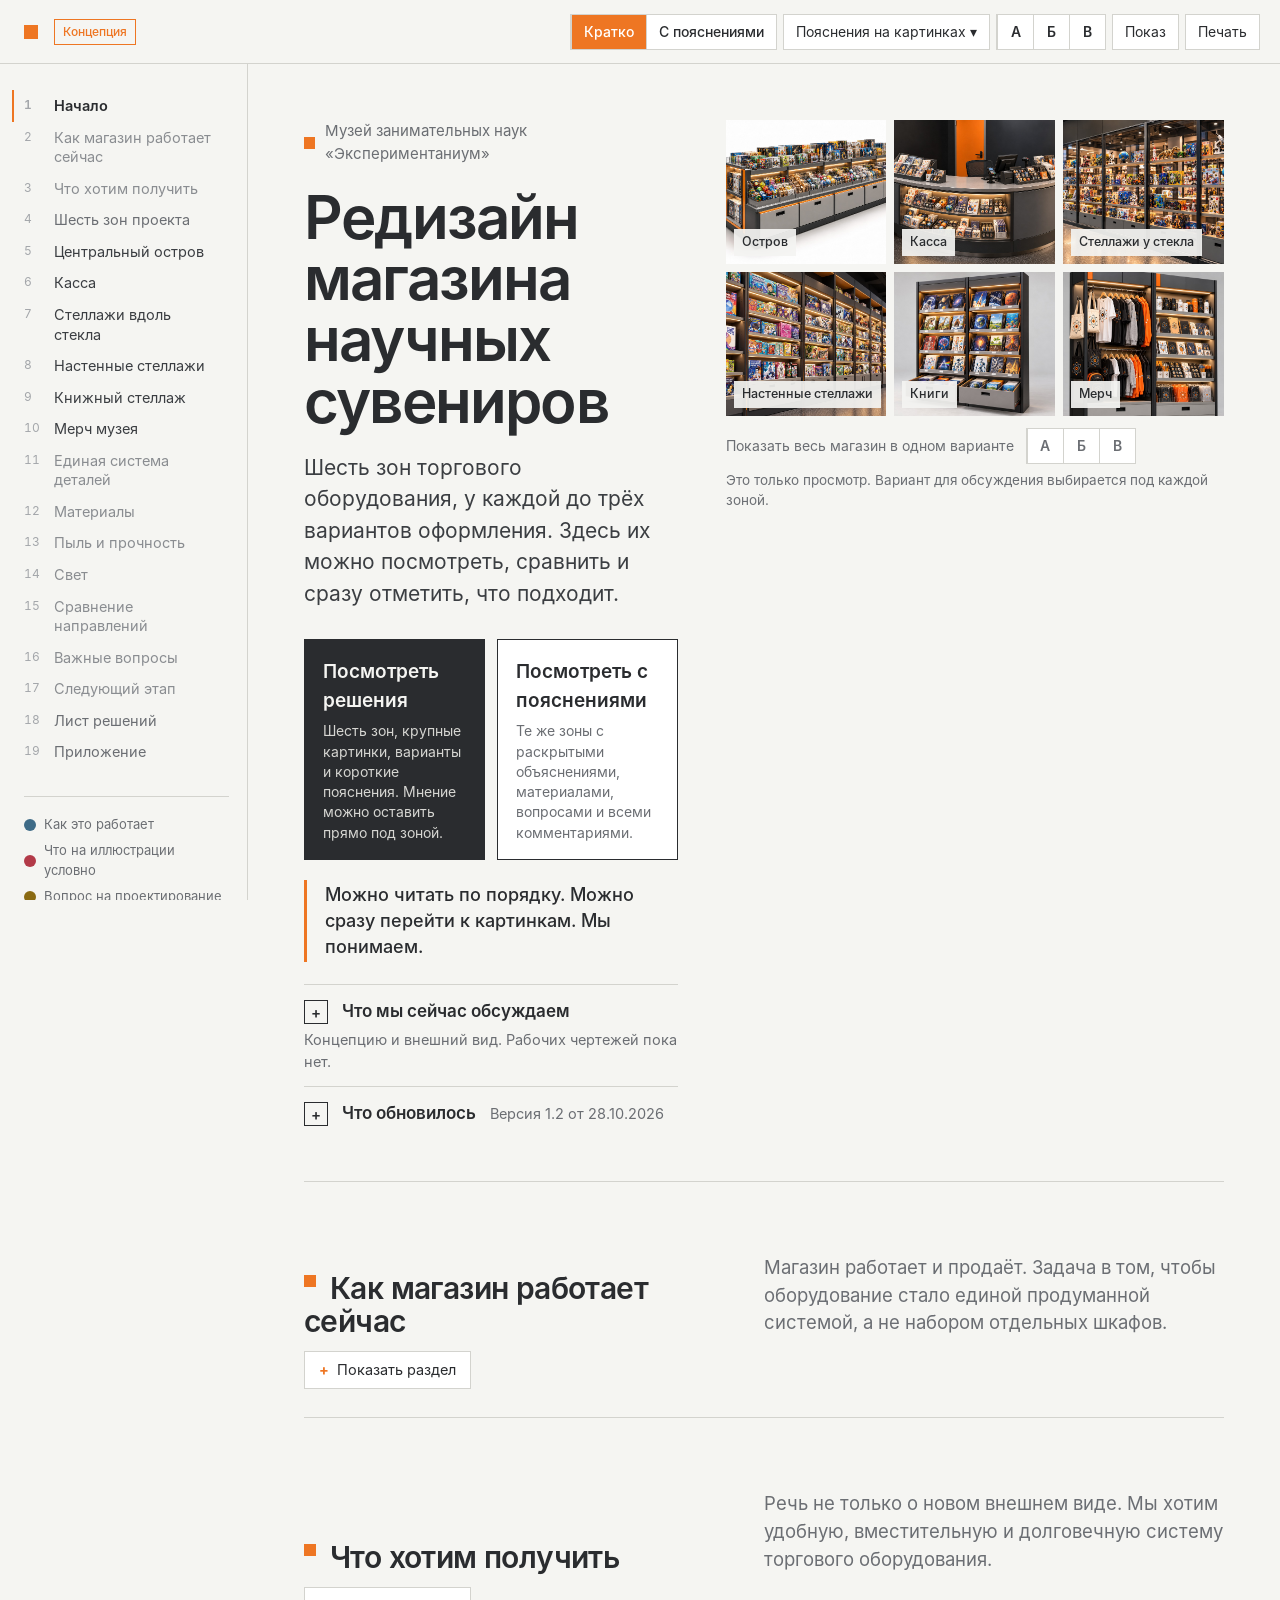
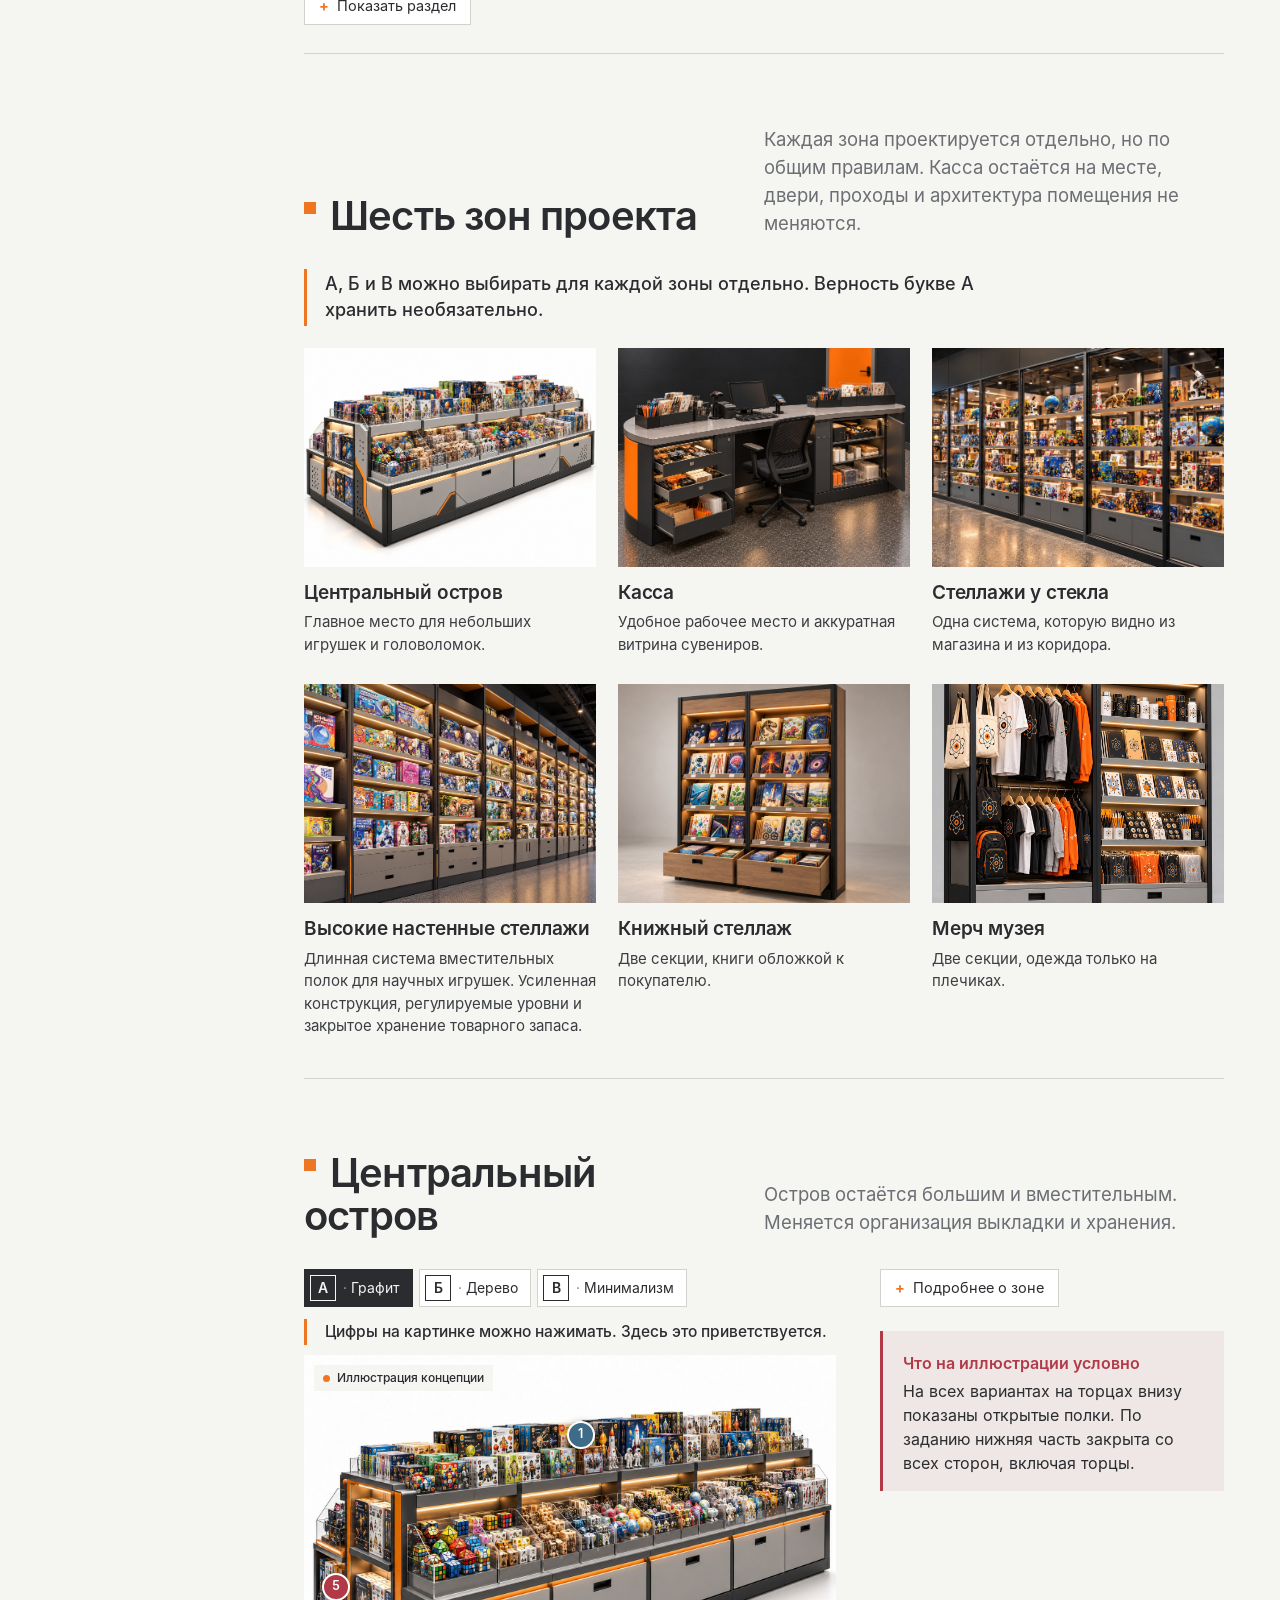
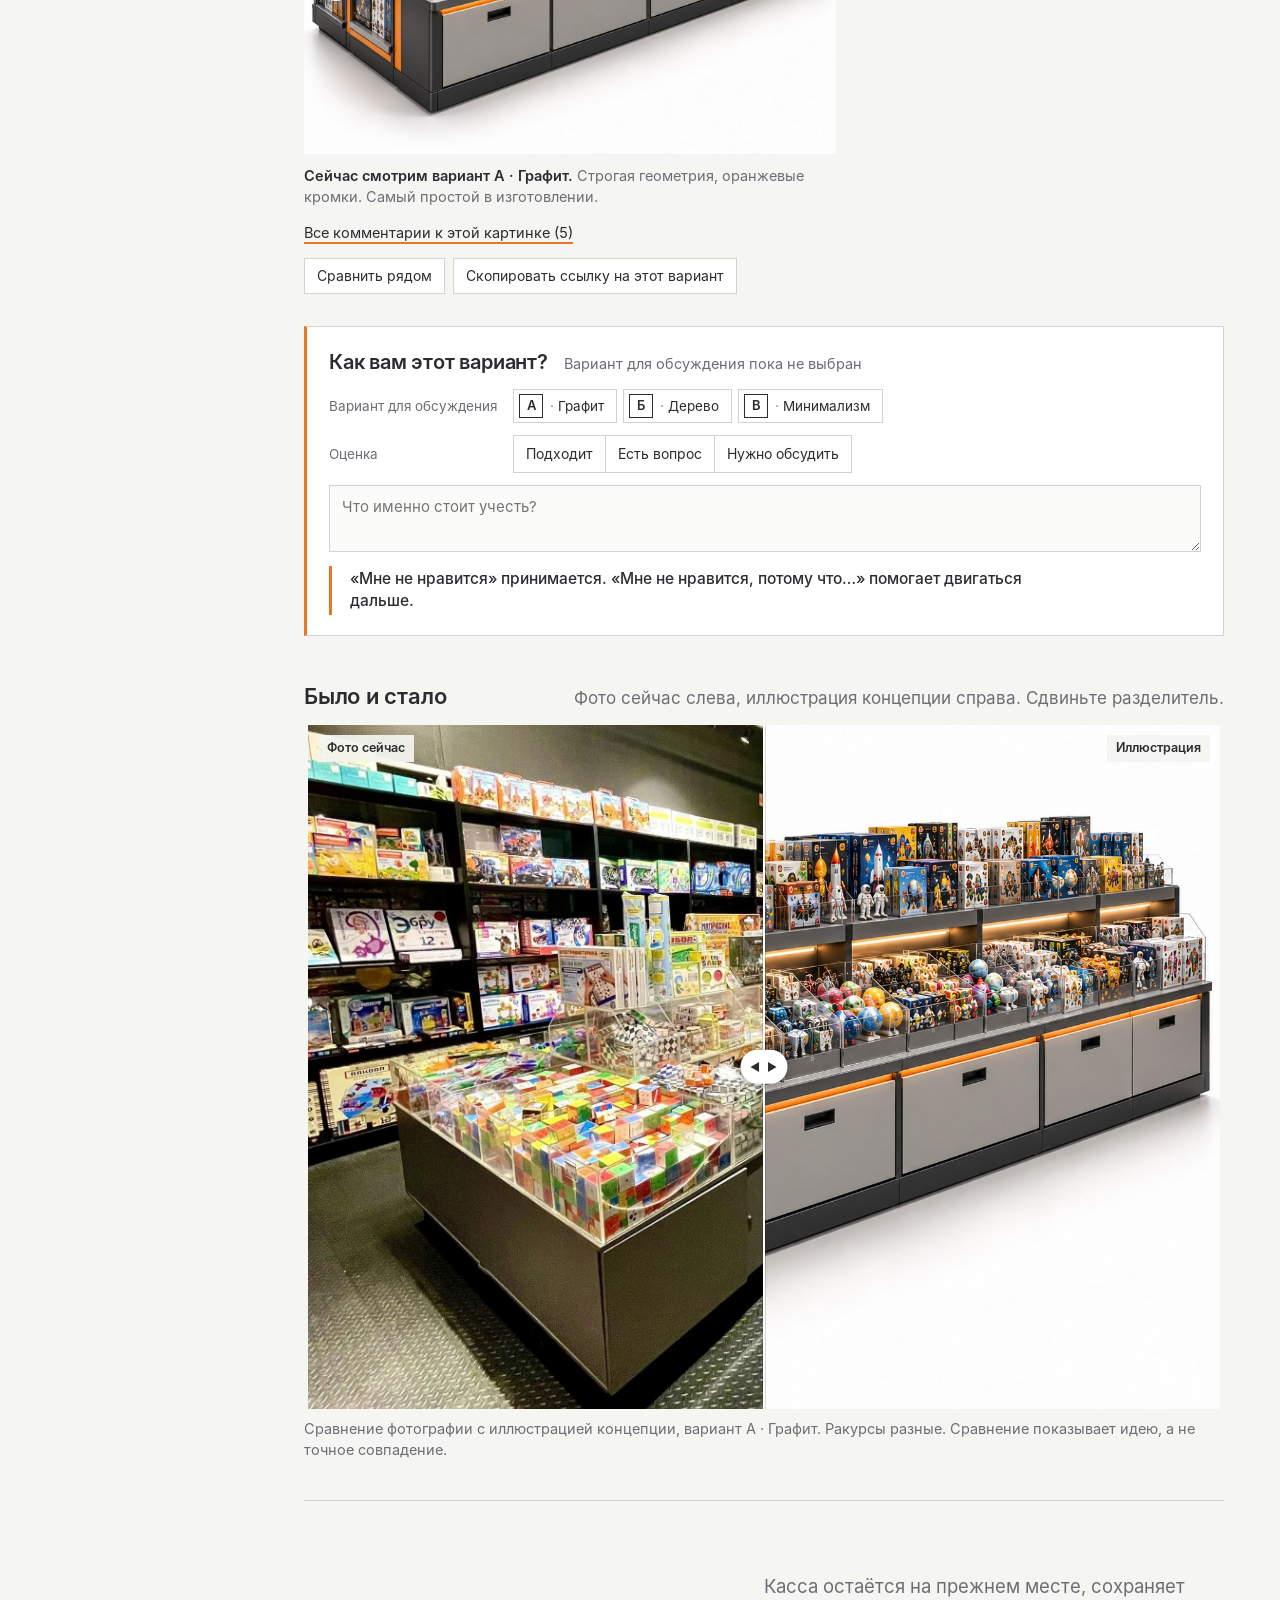
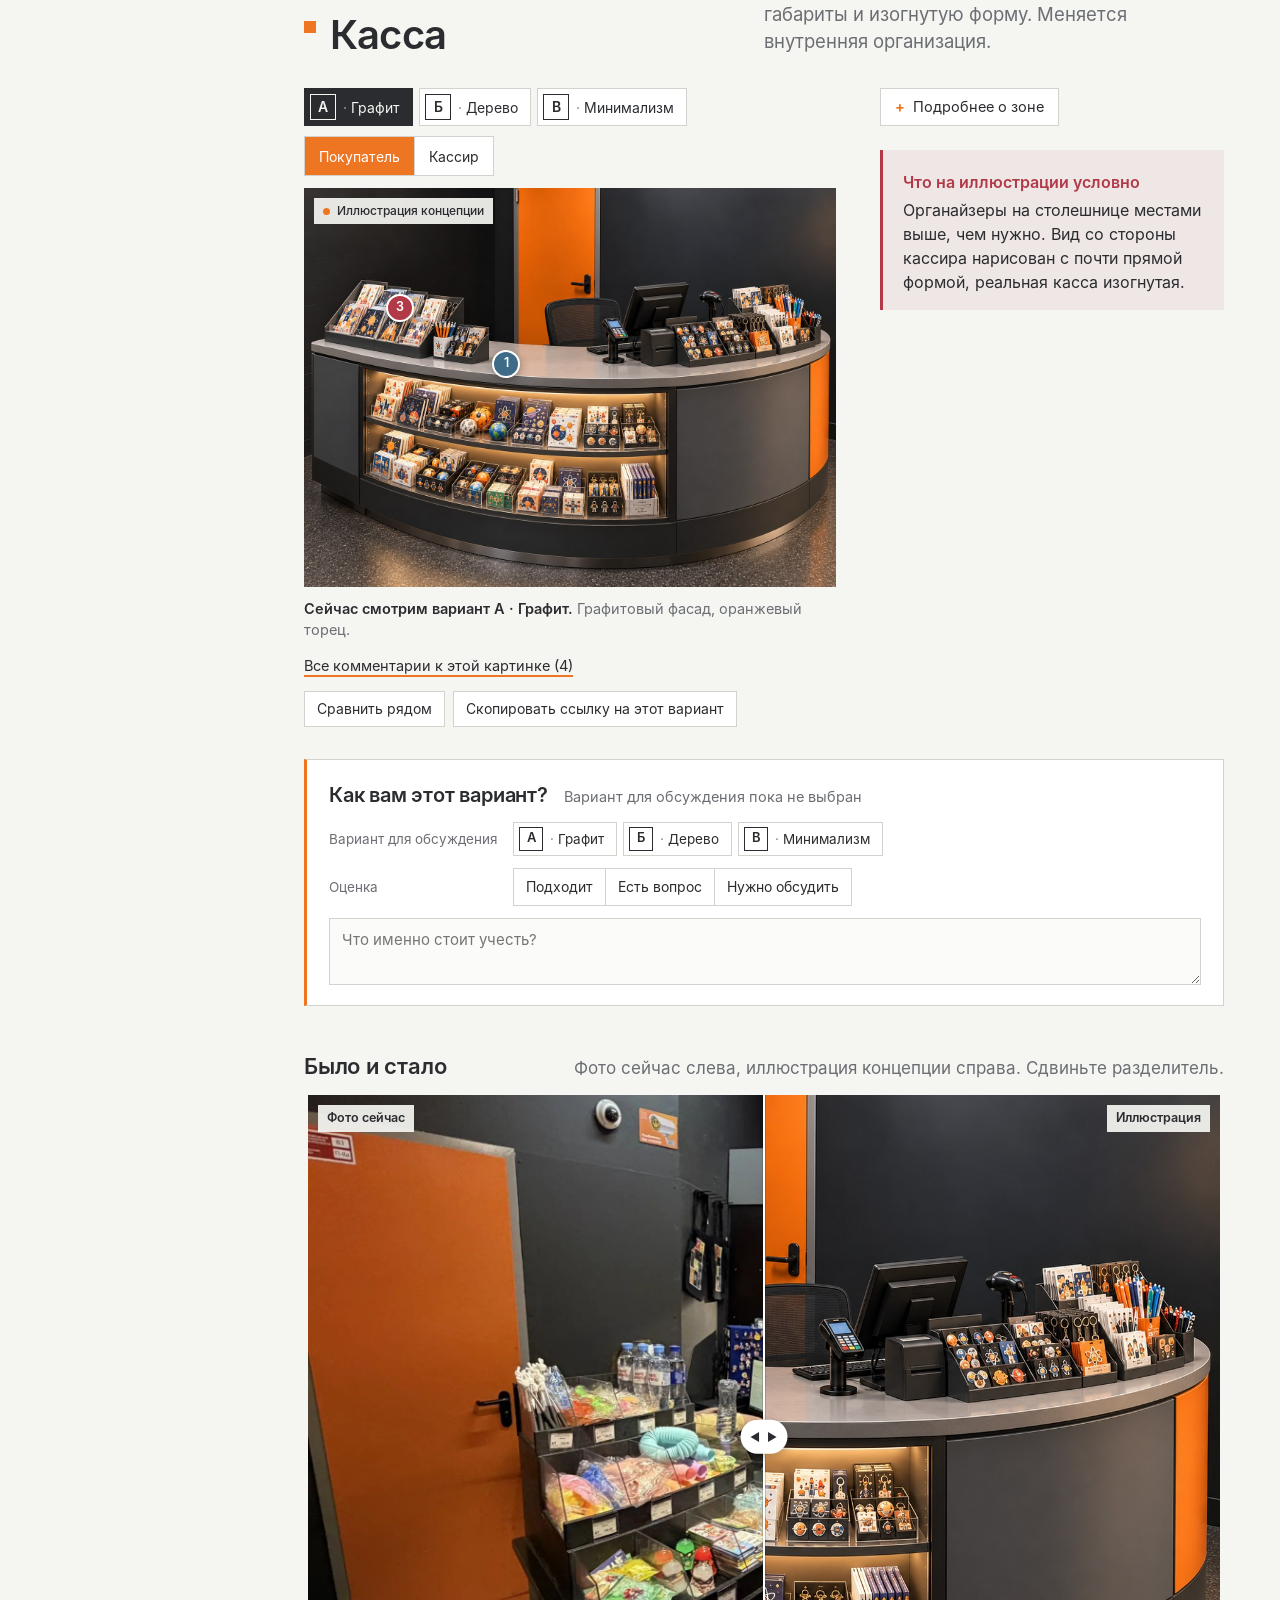
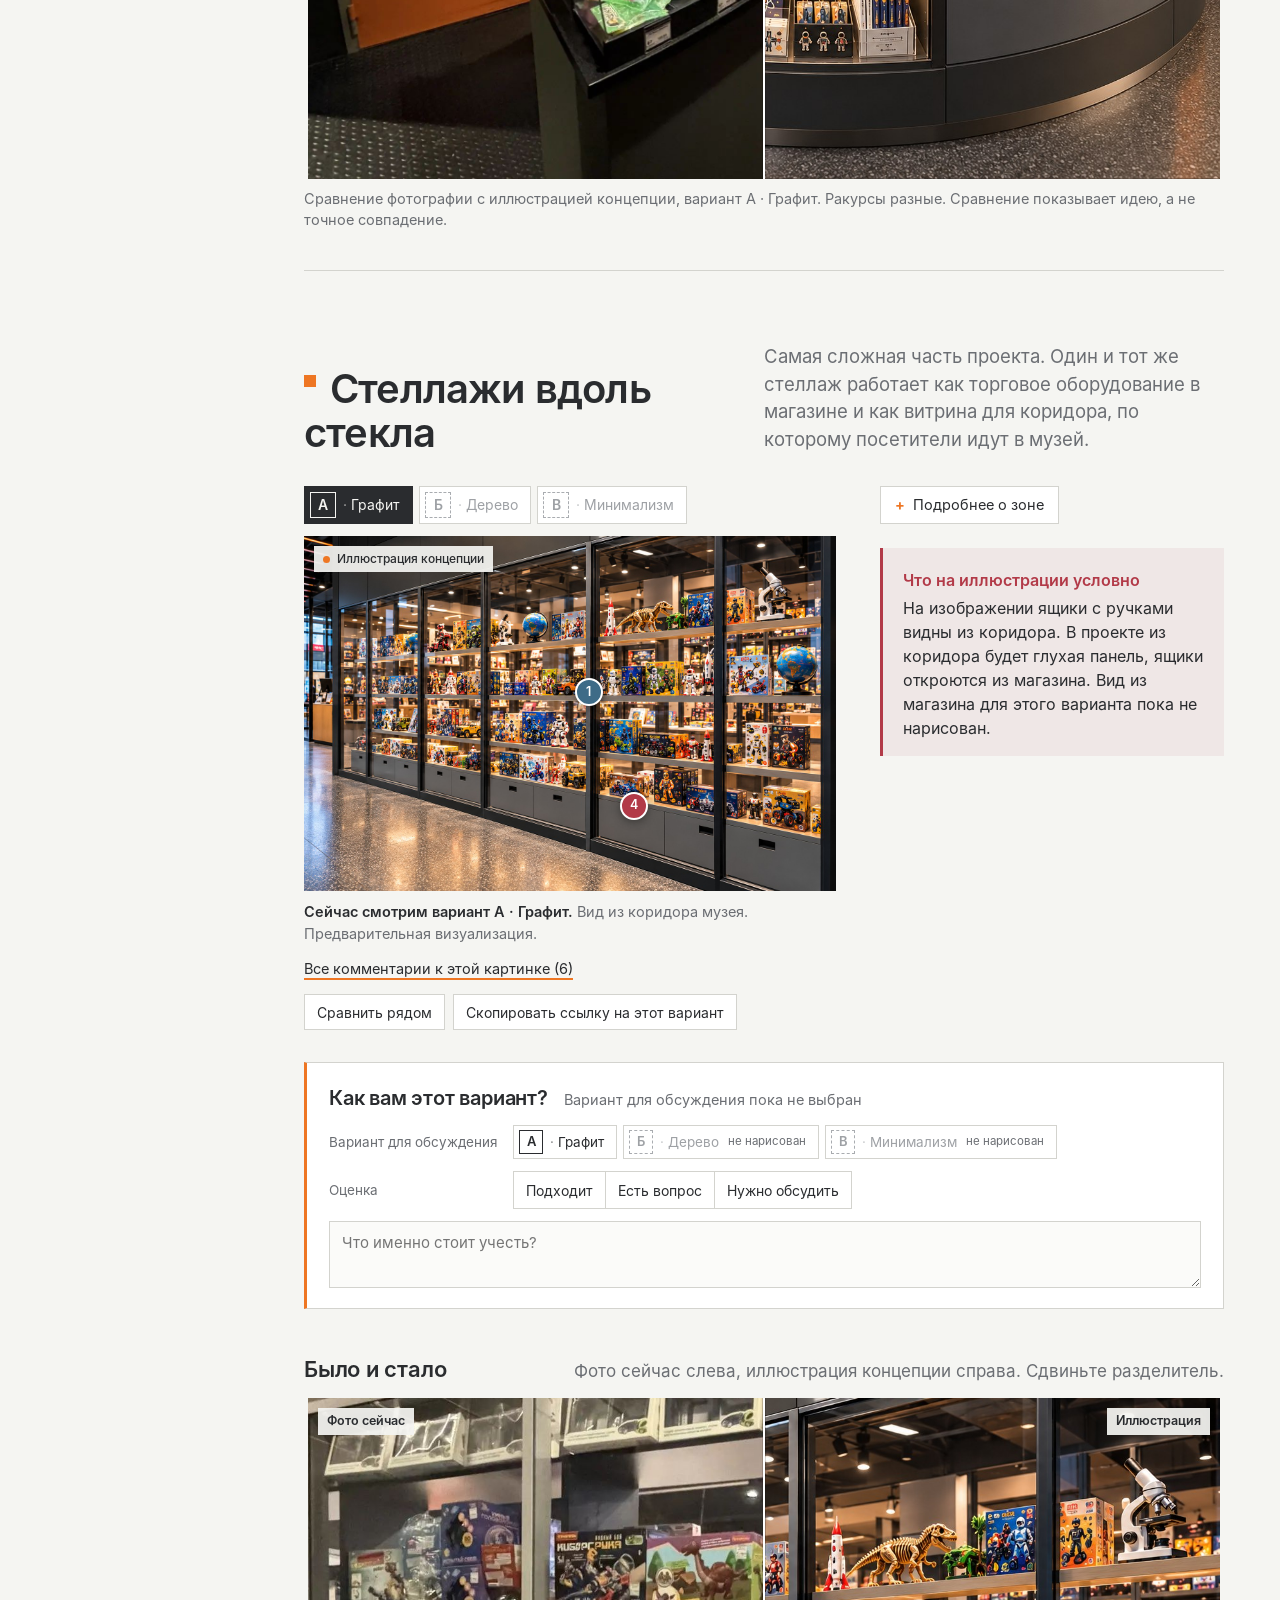
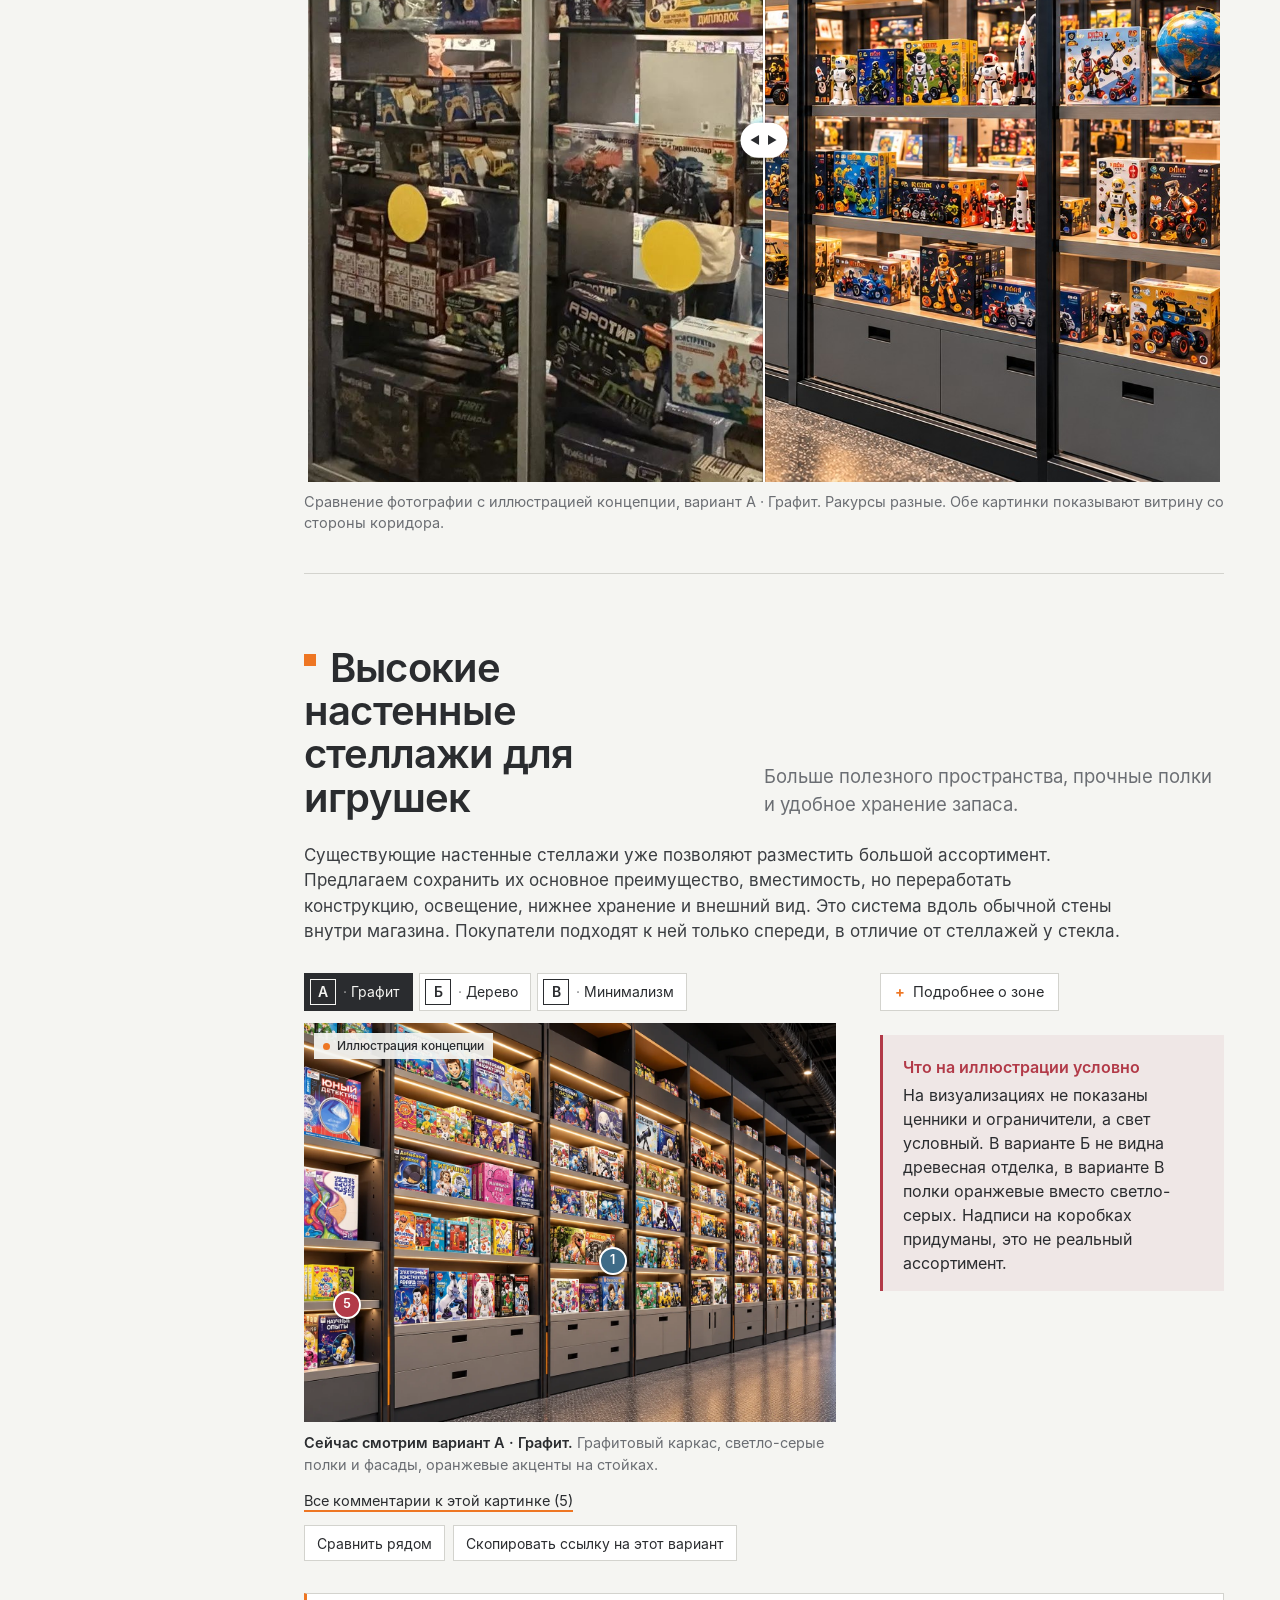
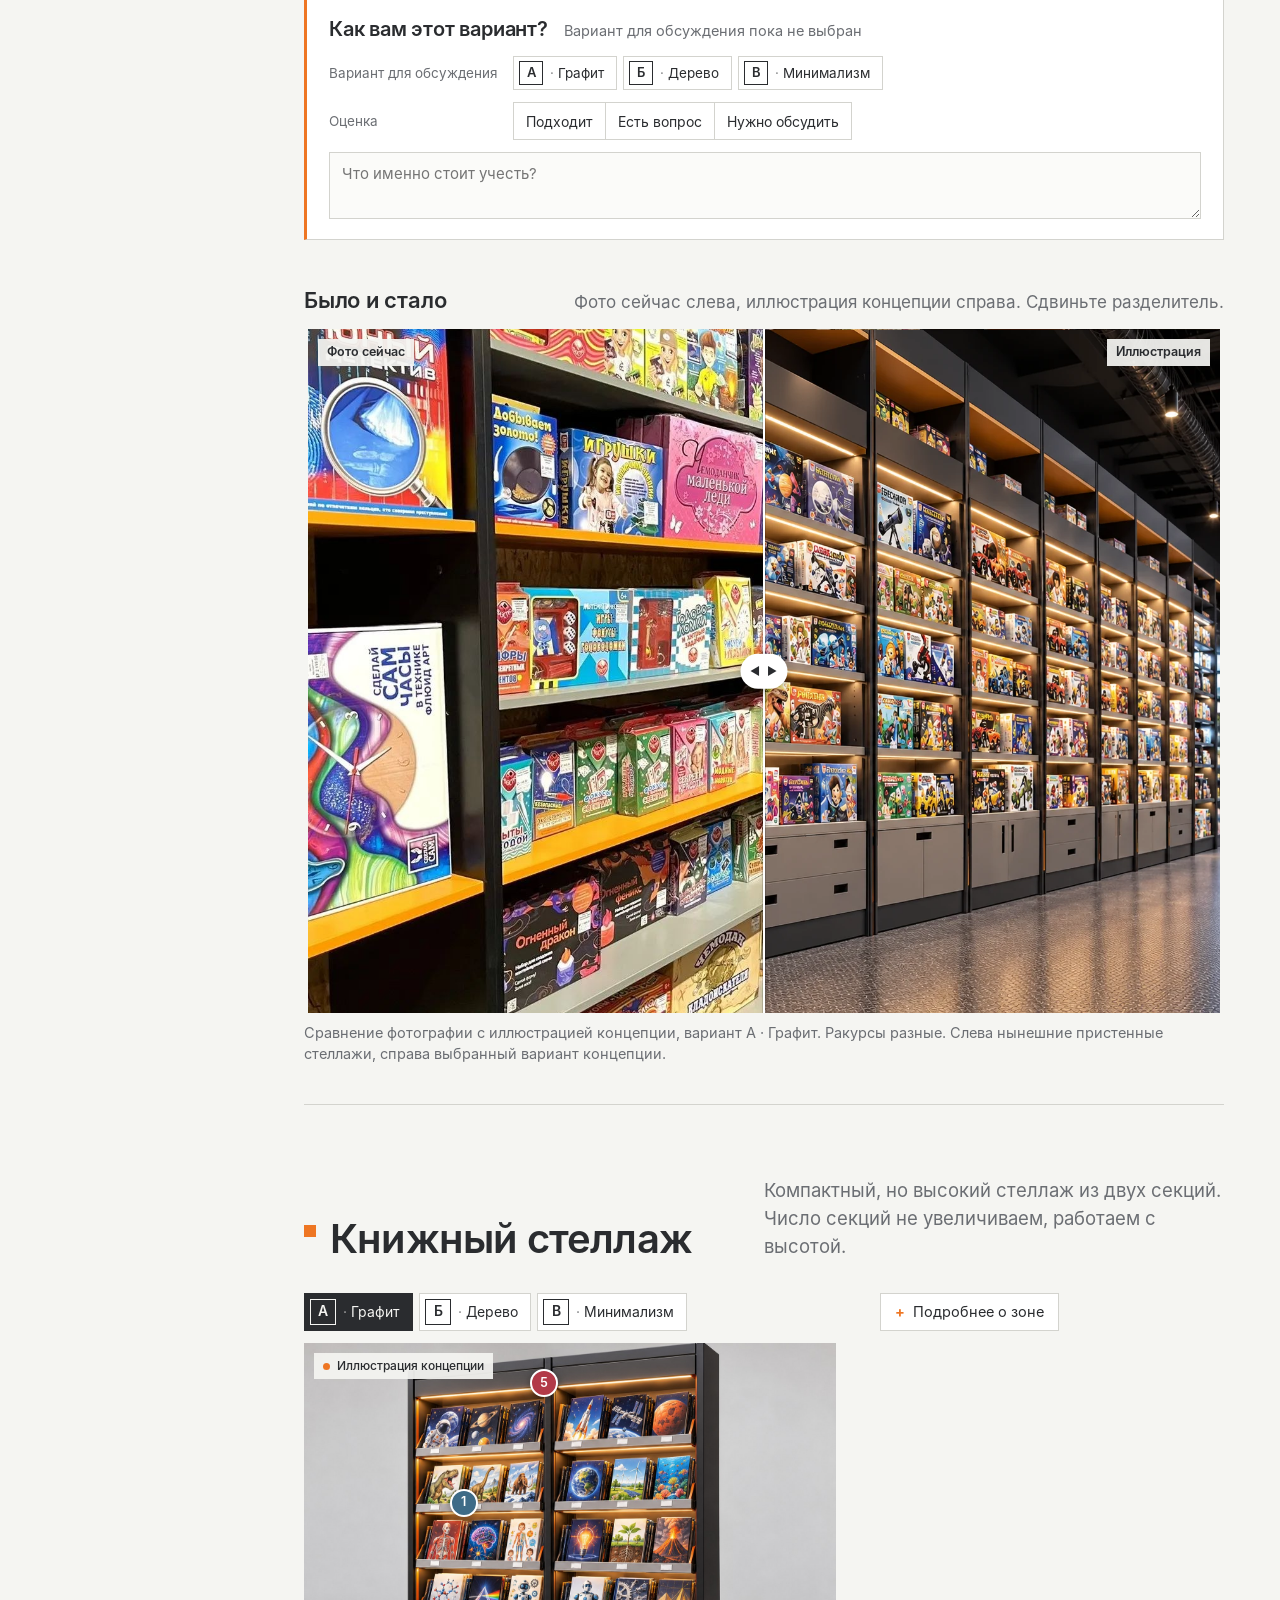
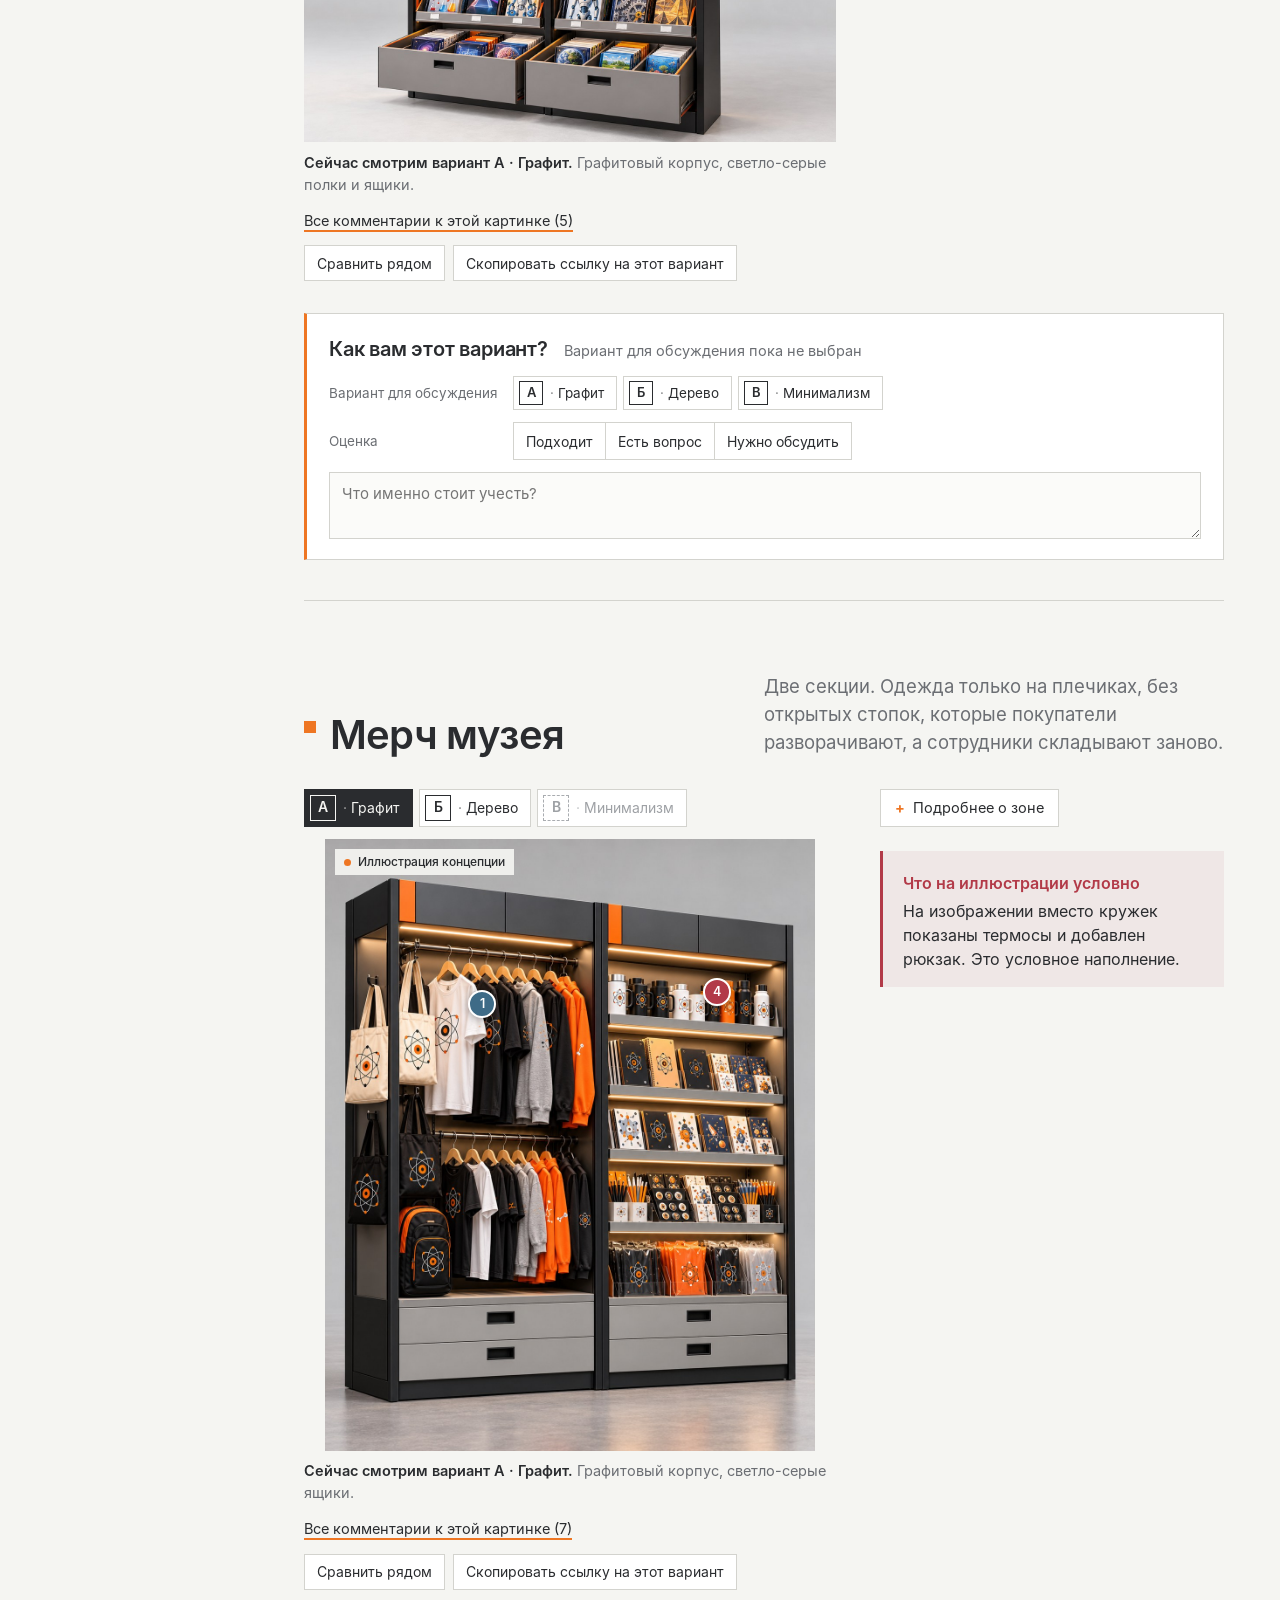
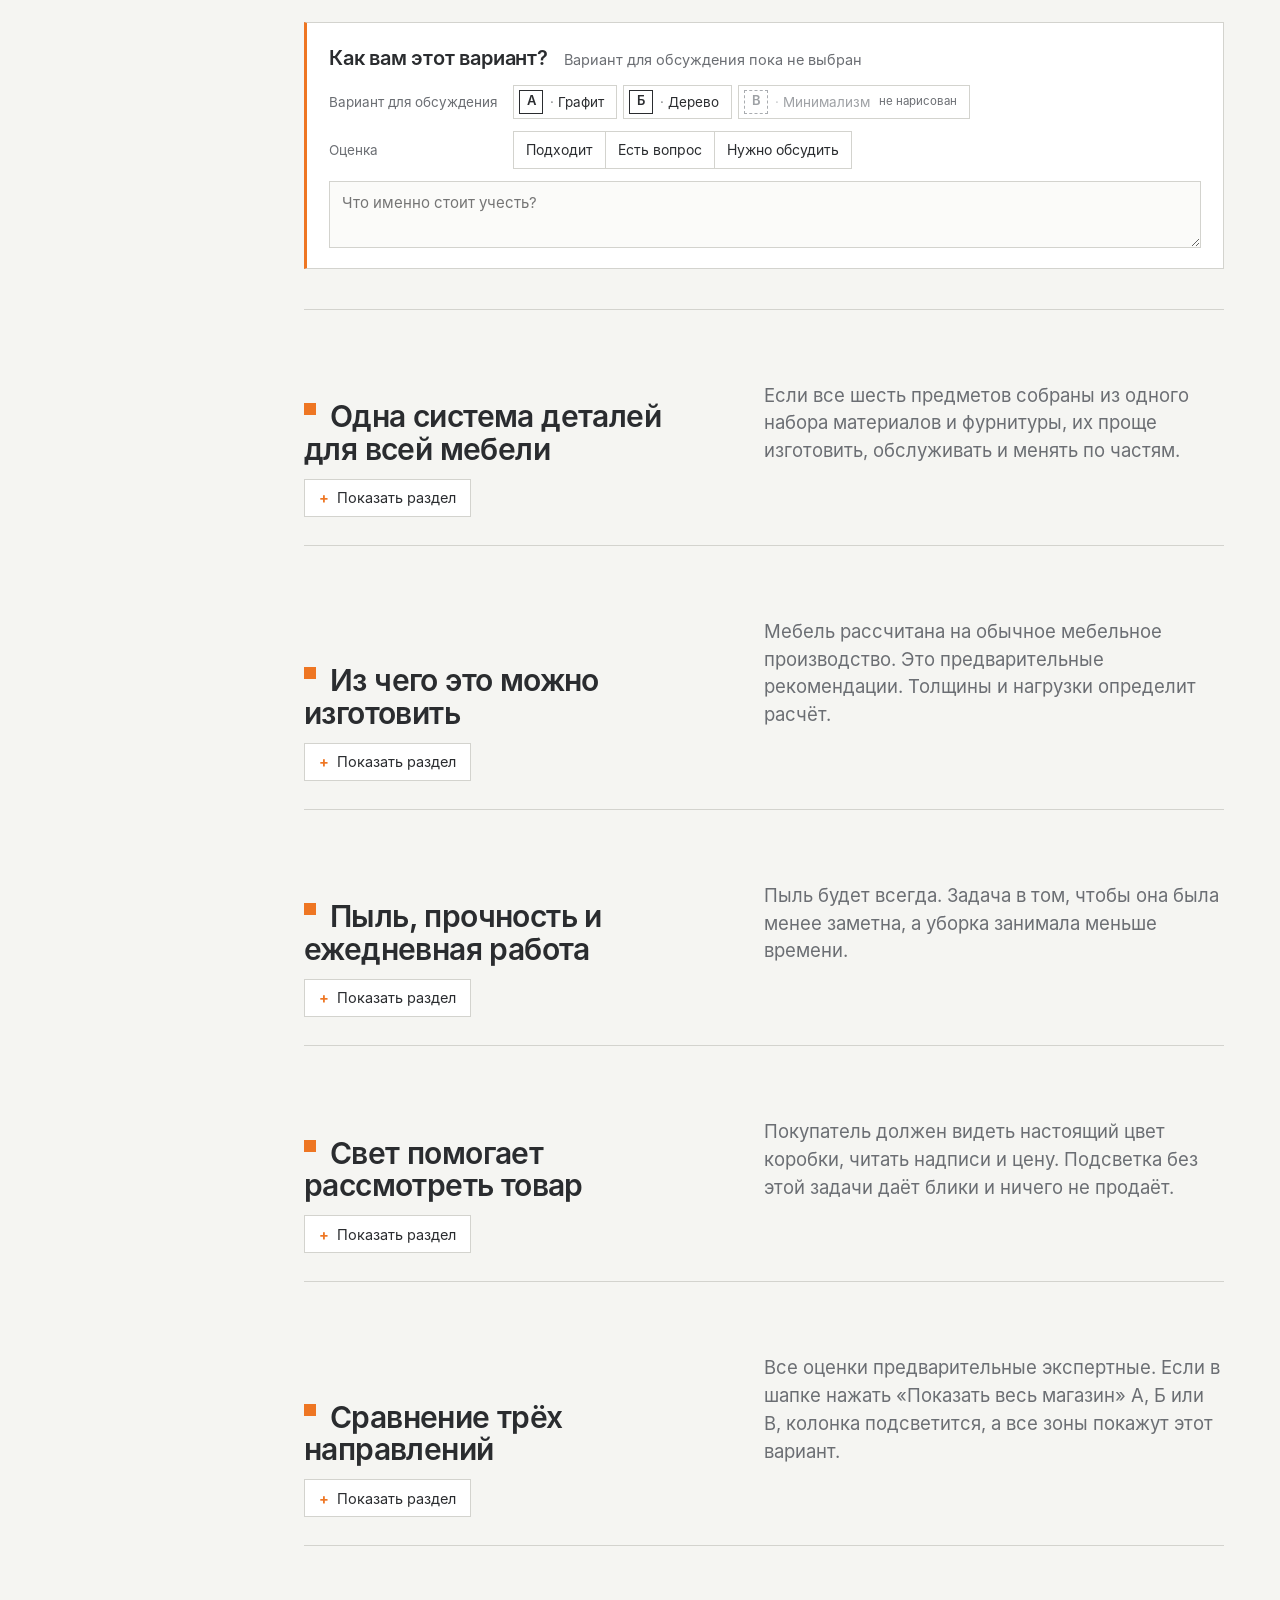
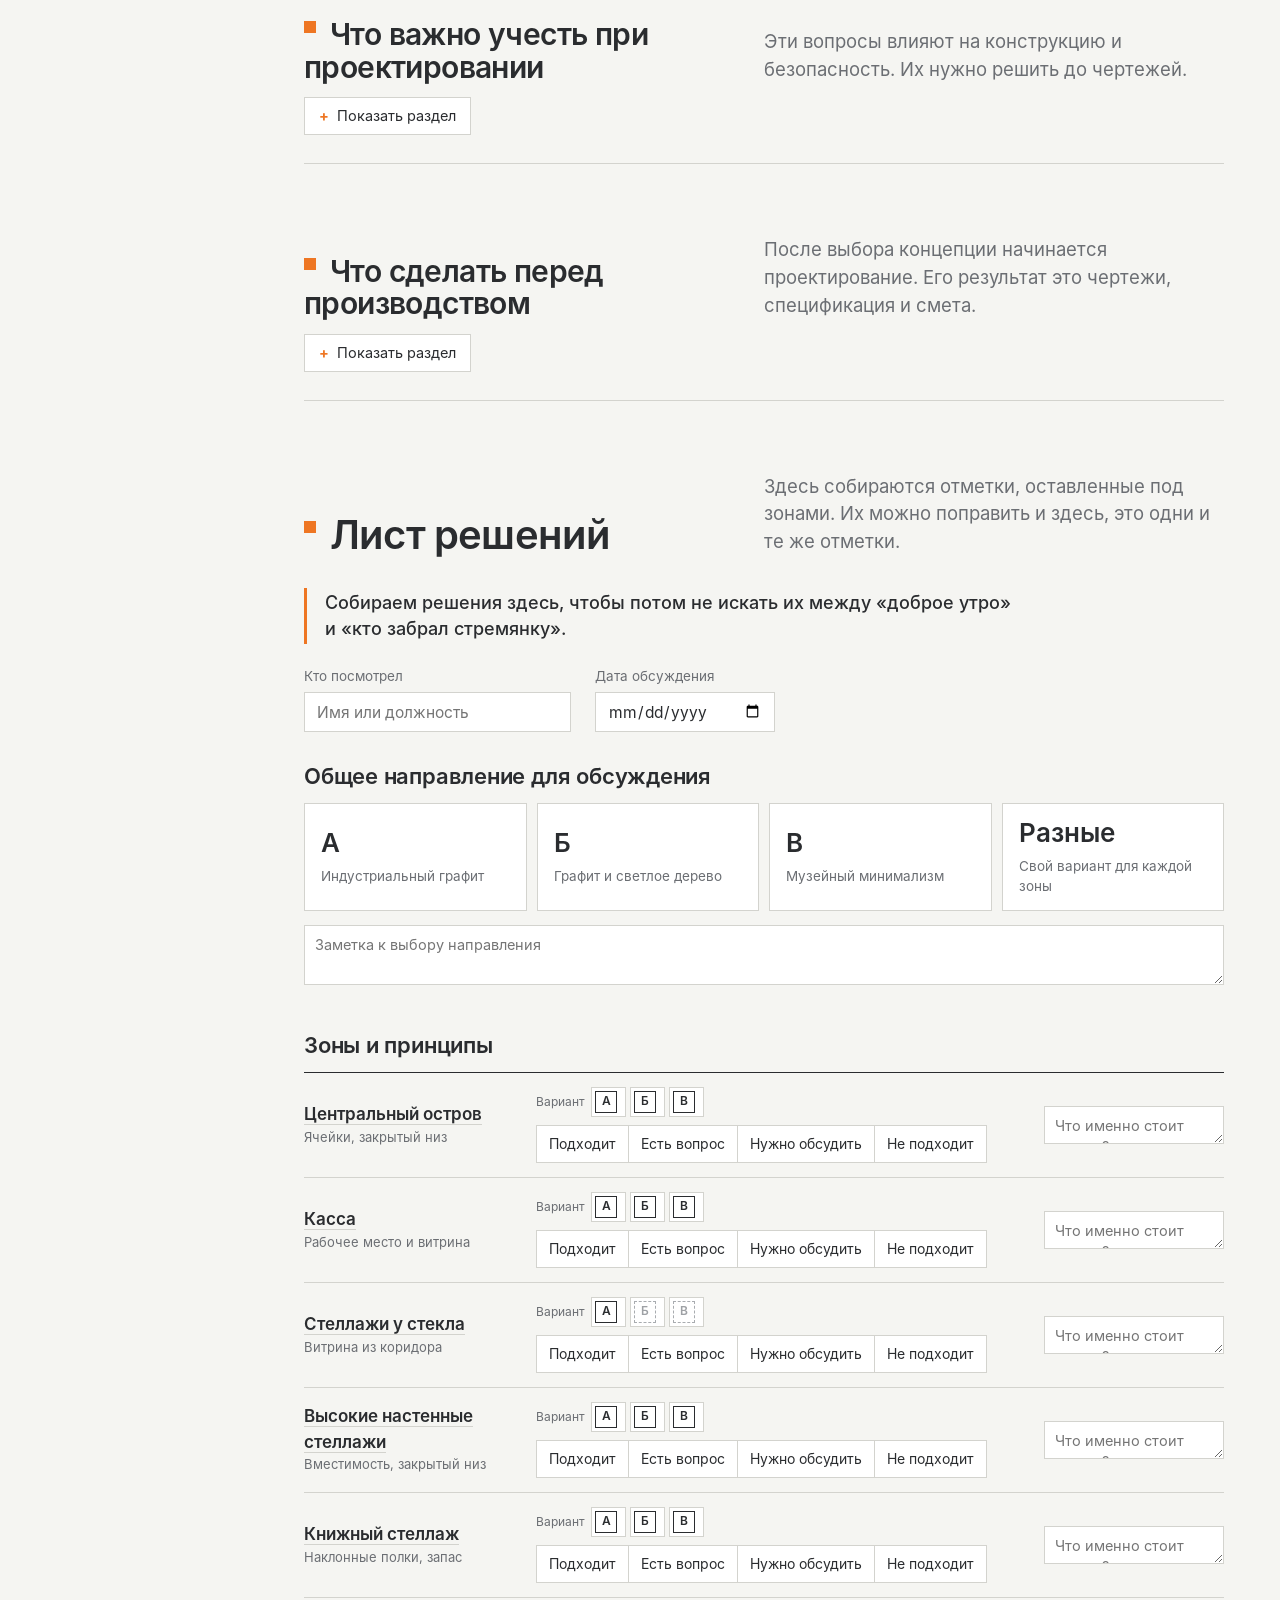
==== commit 45740ae2: "Реплики автора заметнее: отдельные строки с акцентом вместо серых хвостов абзацев Co-Authored-By: Cl" ====
--- a/index.html
+++ b/index.html
@@ -30,7 +30,8 @@
         "Выбор варианта для обсуждения отделён от просмотра.",
         "Ключевые метки на картинках и список всех комментариев под изображением.",
         "Сохранение и загрузка файла отметок, поля «Кто посмотрел» и «Дата обсуждения».",
-        "Продолжение с места остановки и ссылка на конкретный вариант."
+        "Продолжение с места остановки и ссылка на конкретный вариант.",
+        "Реплики автора вынесены отдельными строками, чтобы их было видно."
       ] },
       { v: "1.1", d: "27.10.2026", items: ["Добавлена шестая зона: высокие настенные стеллажи для игрушек."] },
       { v: "1.0", d: "27.10.2026", items: ["Первая публикация: пять зон, варианты оформления, комментарии и лист решений."] }
@@ -331,7 +332,7 @@
         <label><input type="checkbox" value="diff" checked><span class="dot diff"></span>Что на иллюстрации условно</label>
         <label><input type="checkbox" value="q" checked><span class="dot q"></span>Вопрос на проектирование</label>
         <label><input type="checkbox" value="tip" checked><span class="dot tip"></span>Совет специалиста</label>
-        <p class="dd-hint">Цифры на картинках можно нажимать. Здесь это приветствуется.</p>
+        
       </div>
     </div>
     <div class="seg" id="globalSeg" role="group" aria-label="Показать весь магазин в одном варианте">
@@ -376,7 +377,7 @@
           <span class="d">Те же зоны с раскрытыми объяснениями, материалами, вопросами и всеми комментариями.</span>
         </button>
       </div>
-      <p class="hero-note">Можно читать по порядку. Можно сразу перейти к картинкам. Мы понимаем.</p>
+      <p class="aside">Можно читать по порядку. Можно сразу перейти к картинкам. Мы понимаем.</p>
       <details class="fold" id="aboutStage">
         <summary><span class="fold-t">Что мы сейчас обсуждаем</span><span class="fold-s">Концепцию и внешний вид. Рабочих чертежей пока нет.</span></summary>
         <div class="fold-body">
@@ -463,8 +464,9 @@
 <section class="sec" id="parts" data-nav="Шесть зон проекта">
   <div class="sec-head">
     <h2>Шесть зон проекта</h2>
-    <p class="lead">Каждая зона проектируется отдельно, но по общим правилам. Касса остаётся на месте, двери, проходы и архитектура помещения не меняются. Можно выбрать разные варианты для разных зон. Верность букве А хранить необязательно.</p>
-  </div>
+    <p class="lead">Каждая зона проектируется отдельно, но по общим правилам. Касса остаётся на месте, двери, проходы и архитектура помещения не меняются.</p>
+  </div>
+  <p class="aside">А, Б и В можно выбирать для каждой зоны отдельно. Верность букве А хранить необязательно.</p>
   <div class="parts">
     <button class="part" data-jump="island"><div class="img"><img src="assets/img/island-c.jpg" alt="" loading="lazy"></div><h3>Центральный остров</h3><p>Главное место для небольших игрушек и головоломок.</p></button>
     <button class="part" data-jump="cash"><div class="img"><img src="assets/img/cash-staff.jpg" alt="" loading="lazy"></div><h3>Касса</h3><p>Удобное рабочее место и аккуратная витрина сувениров.</p></button>
@@ -882,8 +884,9 @@
 <section class="sec" id="decide" data-nav="Лист решений">
   <div class="sec-head">
     <h2>Лист решений</h2>
-    <p class="lead">Здесь собираются отметки, оставленные под зонами. Их можно поправить и здесь, это одни и те же отметки. Собираем решения здесь, чтобы потом не искать их между „доброе утро“ и „кто забрал стремянку“.</p>
-  </div>
+    <p class="lead">Здесь собираются отметки, оставленные под зонами. Их можно поправить и здесь, это одни и те же отметки.</p>
+  </div>
+  <p class="aside">Собираем решения здесь, чтобы потом не искать их между «доброе утро» и «кто забрал стремянку».</p>
   <div class="dec-meta">
     <label>Кто посмотрел<input type="text" id="decWho" autocomplete="name" placeholder="Имя или должность"></label>
     <label>Дата обсуждения<input type="date" id="decDate"></label>
@@ -906,7 +909,7 @@
   </div>
   <p class="muted small-note">Итоги это текст для письма или протокола. Файл отметок нужен, чтобы позже загрузить их обратно, на этом или другом устройстве.</p>
   <div class="imp-panel" id="impPanel" hidden></div>
-  <p class="end-note">На сегодня достаточно выбрать направление. Все миллиметры обсудим отдельно.</p>
+  <p class="aside big">На сегодня достаточно выбрать направление. Все миллиметры обсудим отдельно.</p>
 </section>
 
 <!-- ====================== Приложение ====================== -->
@@ -949,7 +952,7 @@
     <button id="lbReset">Вписать</button><button id="lbClose">Закрыть</button></div>
 </div>
 <div id="diffBanner">Показано только «что на иллюстрации условно» <button id="diffOff">Выключить</button></div>
-<div id="printMenu"><p class="pm-note">Бумажная версия предусмотрена. С ней тоже можно ходить и обсуждать.</p><button data-print="notes">Печать с комментариями</button><button data-print="clean">Печать без комментариев</button><p class="pm-sub" id="pmMode"></p></div>
+<div id="printMenu"><p class="pm-note">Если удобнее с карандашом, печатайте. Место для убедительного кружочка найдётся.</p><button data-print="notes">Печать с комментариями</button><button data-print="clean">Печать без комментариев</button><p class="pm-sub" id="pmMode"></p></div>
 <div id="presentBar"><button id="pPrev" aria-label="Предыдущий раздел">‹</button><span class="cnt">1 / 1</span><button id="pNext" aria-label="Следующий раздел">›</button><button id="pC">Цифры</button><button id="pAll">Все пояснения</button><button id="pExit">Выйти</button></div>
 <div id="resume" hidden></div>
 <div id="toast" role="status"></div>
--- a/assets/site.css
+++ b/assets/site.css
@@ -779,3 +779,17 @@
   #toast { top: calc(var(--top) + 8px + env(safe-area-inset-top, 0px)); bottom: auto; transform: translate(-50%, -12px); font-size: 14px; padding: 10px 14px; }
   #toast.show { transform: translate(-50%, 0); }
 }
+
+/* ---------- Реплики автора ---------- */
+.aside {
+  position: relative; margin: 14px 0 22px; padding: 2px 0 2px 18px; max-width: 720px;
+  font-size: calc(18px * var(--fs)); line-height: 1.45; font-weight: 500; color: var(--graphite);
+  border-left: 3px solid var(--orange);
+}
+.aside.sm { font-size: calc(15.5px * var(--fs)); margin: 10px 0 14px; font-weight: 500; }
+.aside.big { font-size: calc(22px * var(--fs)); margin-top: 40px; }
+.fb .aside.sm { margin: 2px 0 0; }
+.zv > .aside.sm { margin: 0 0 10px; }
+.hero .aside { margin-top: 20px; }
+.sum-head + .aside { margin-top: -4px; }
+@media print { .aside { border-left-width: 2px; } }
